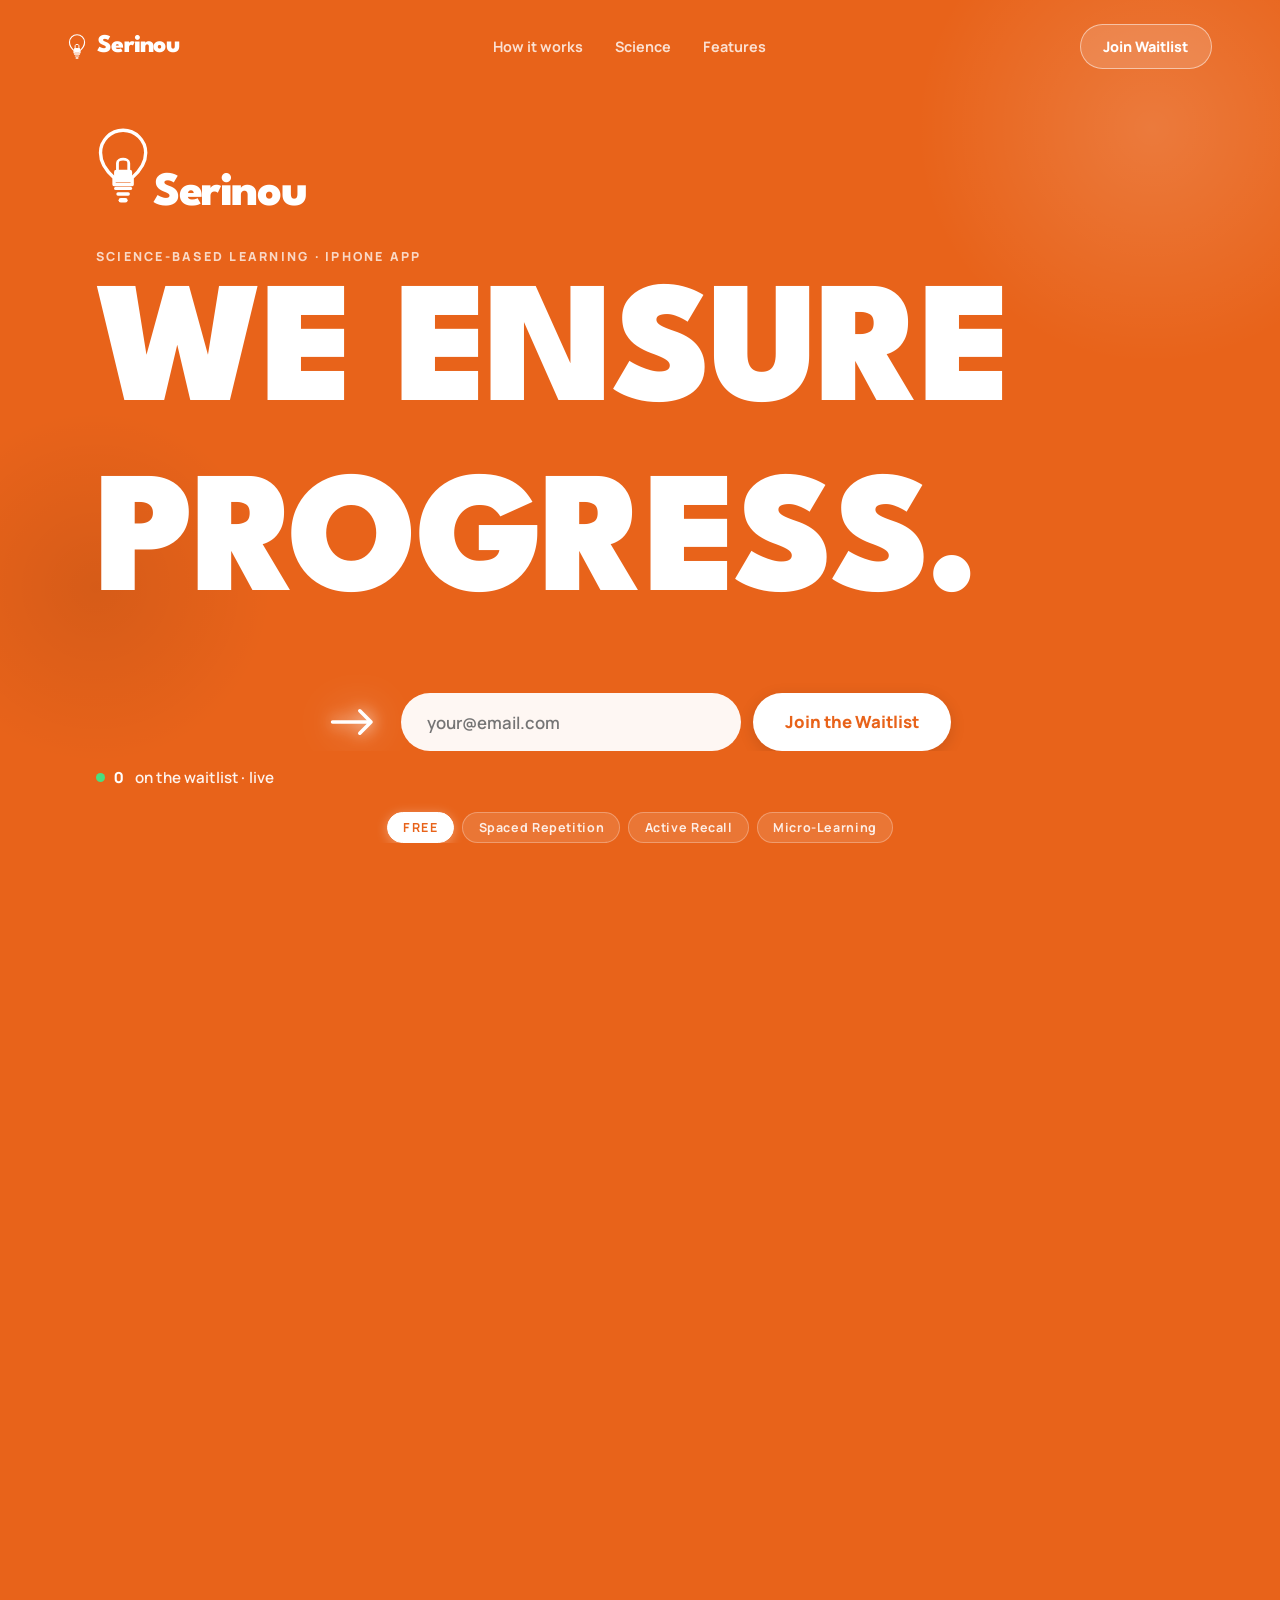
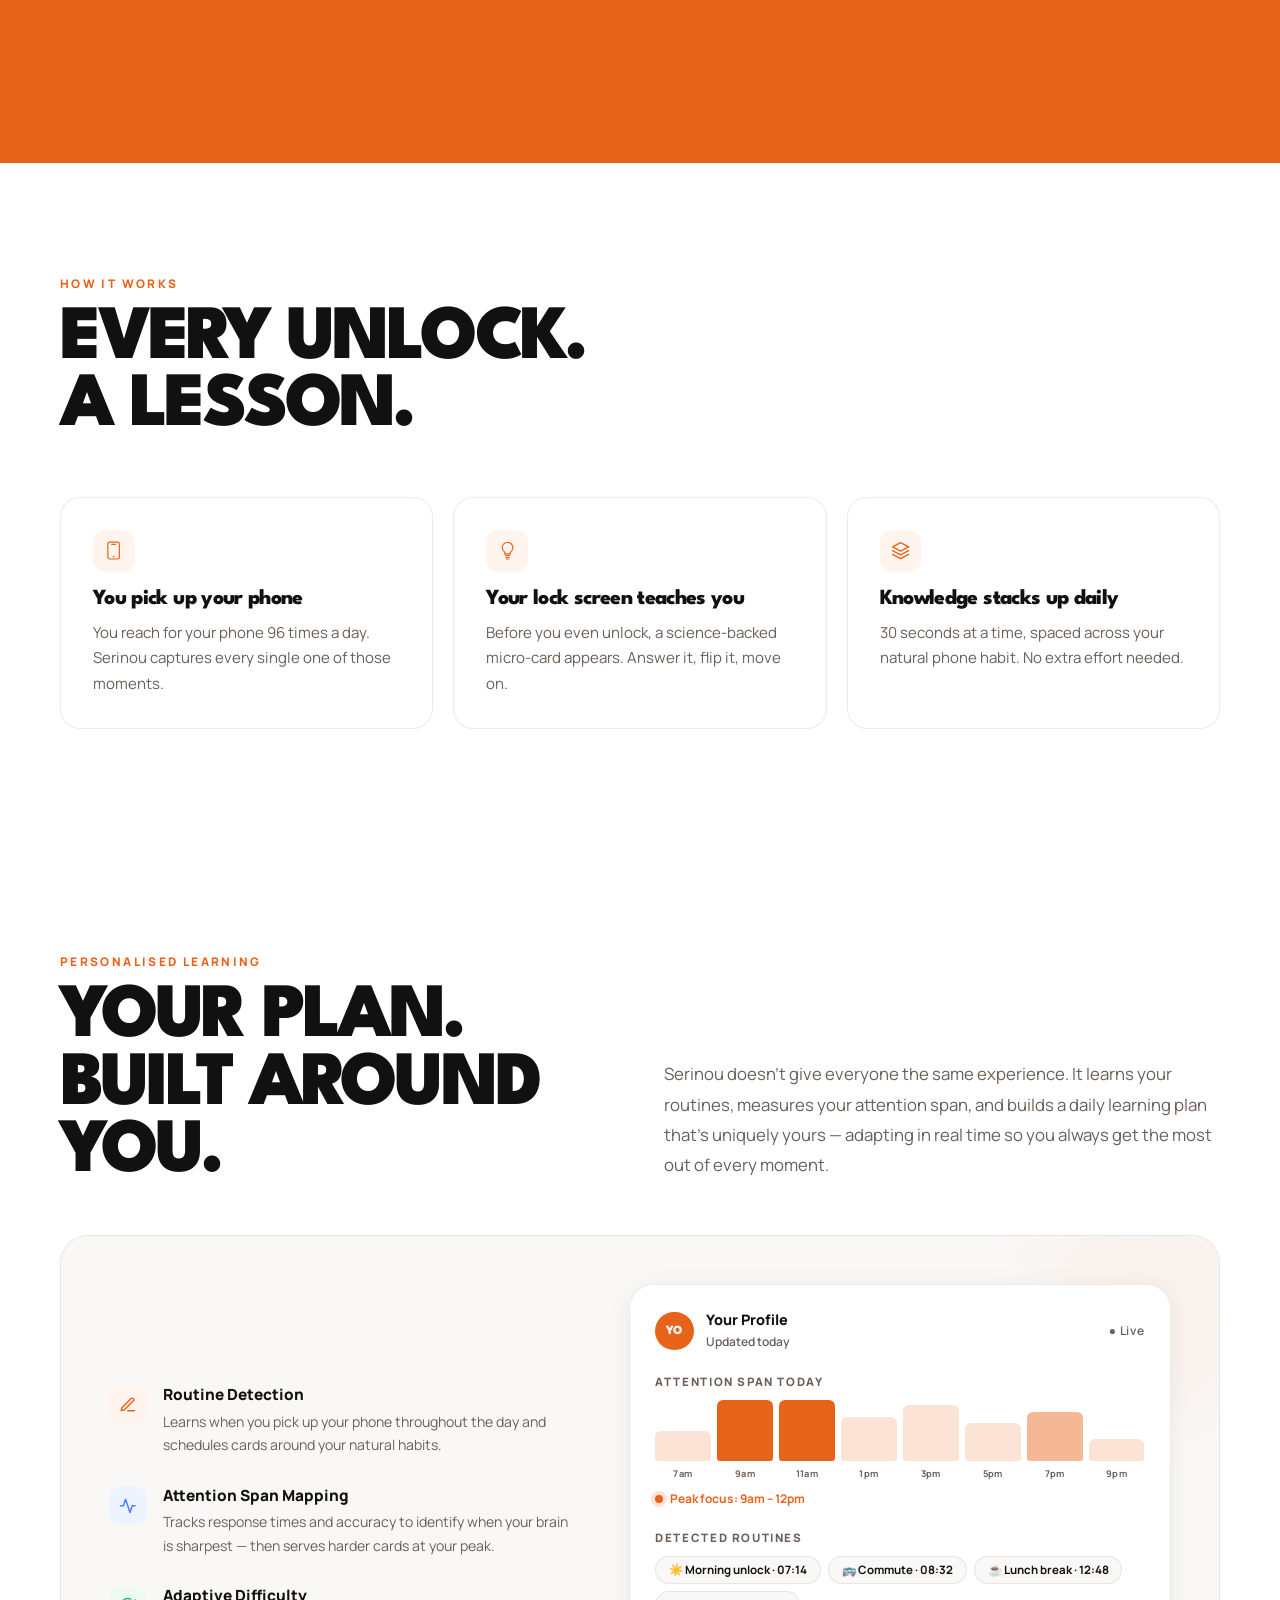
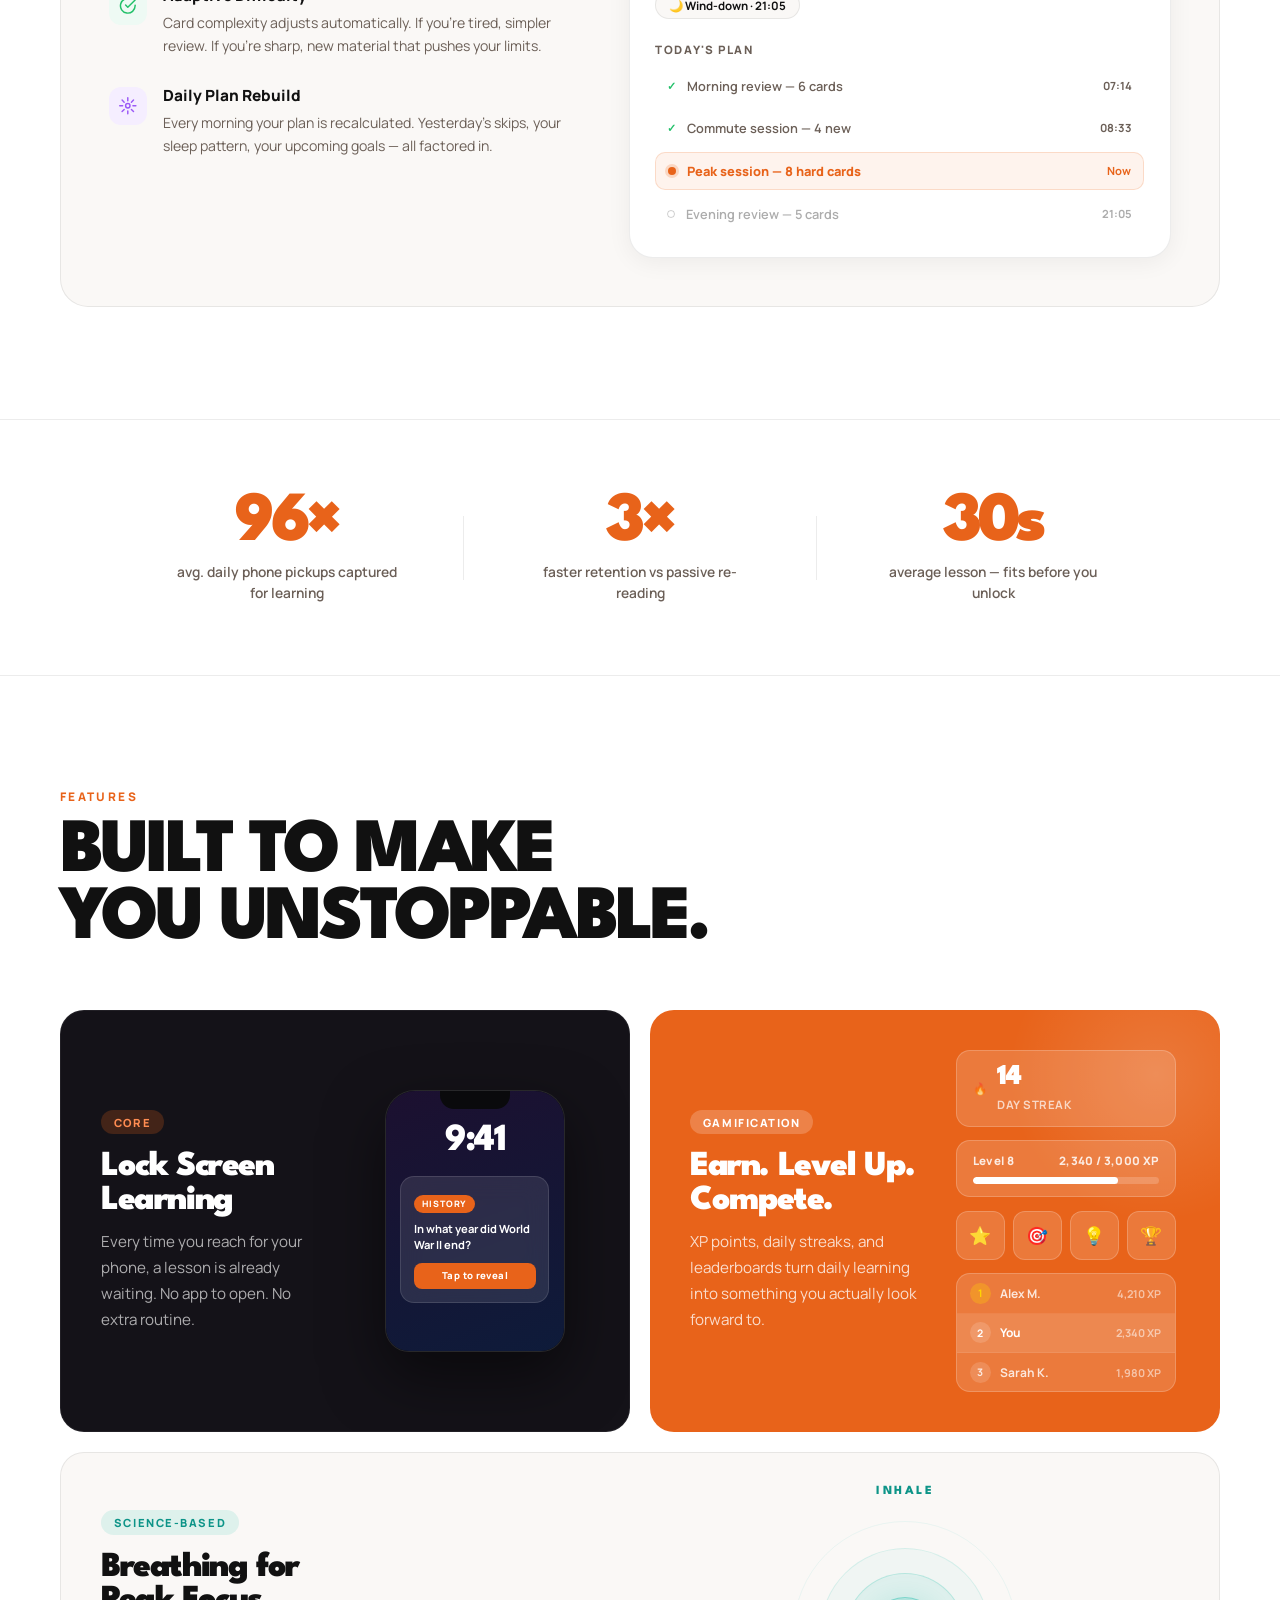
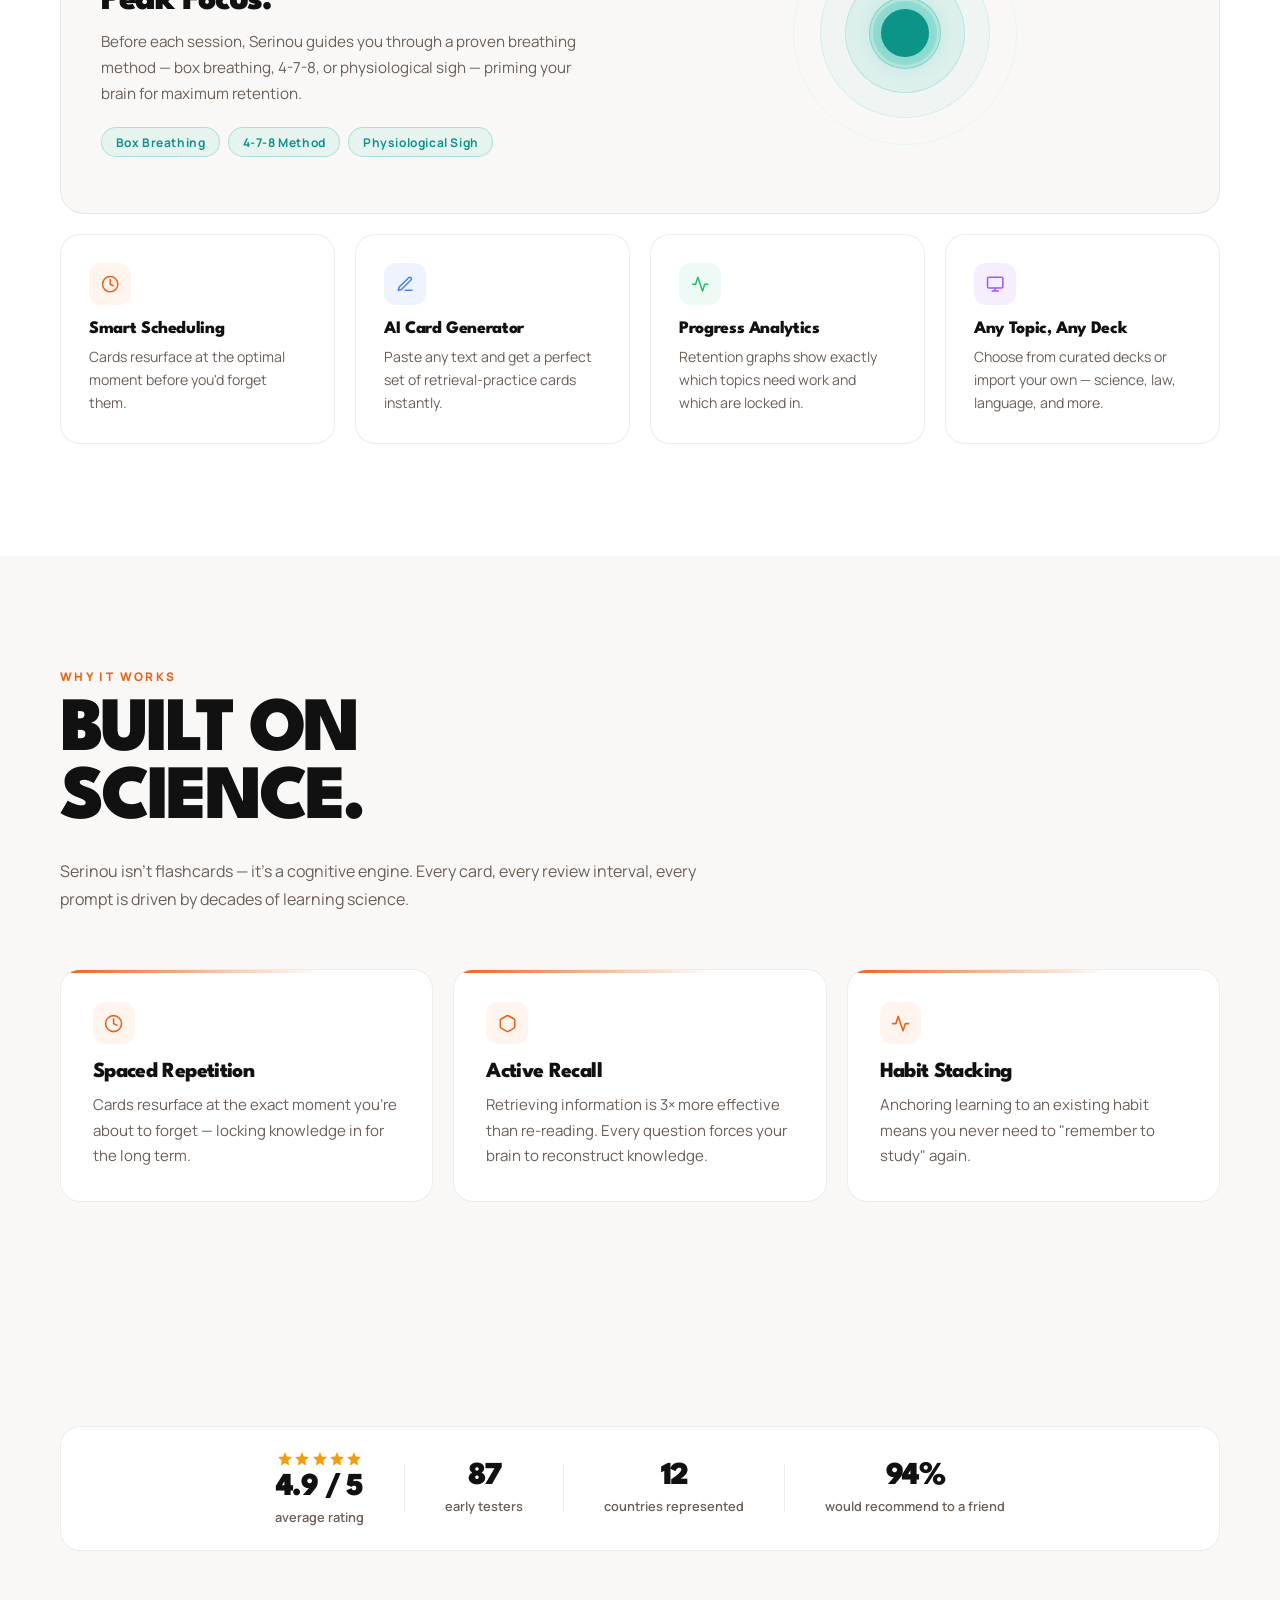
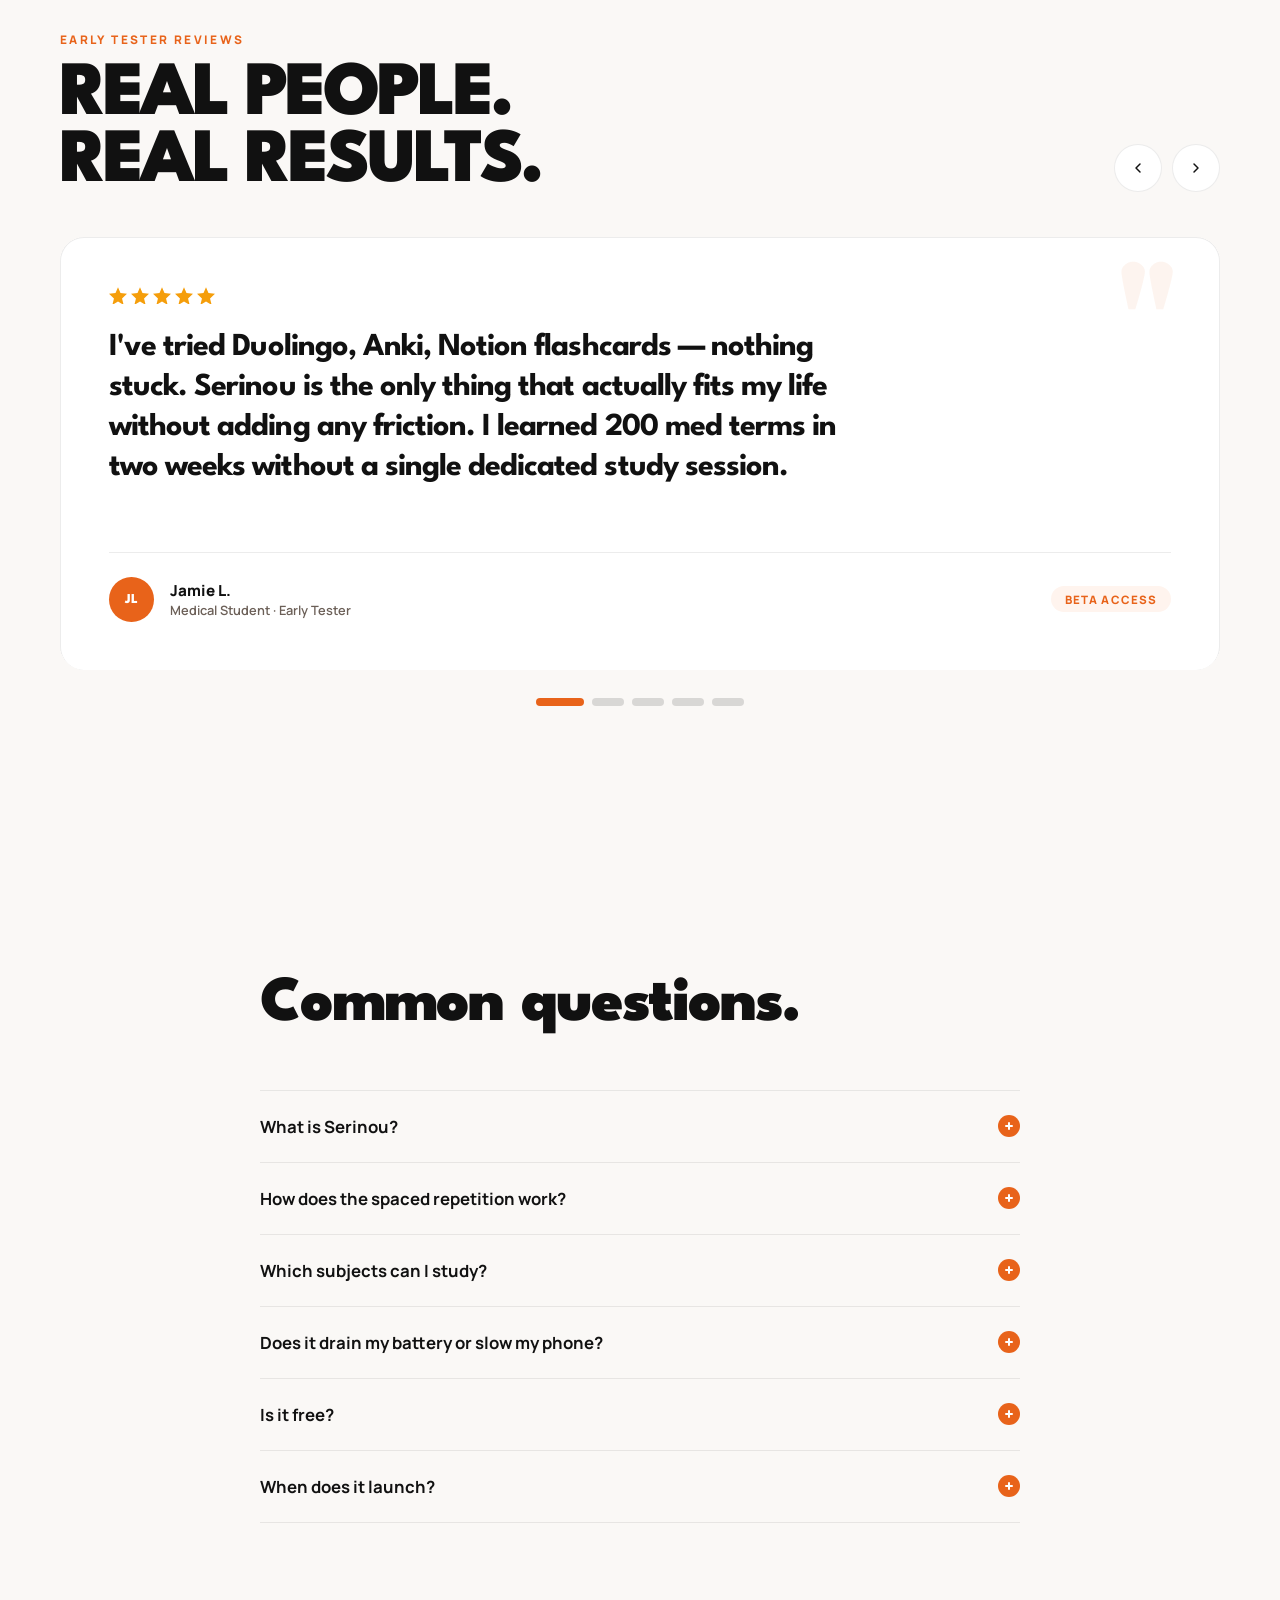
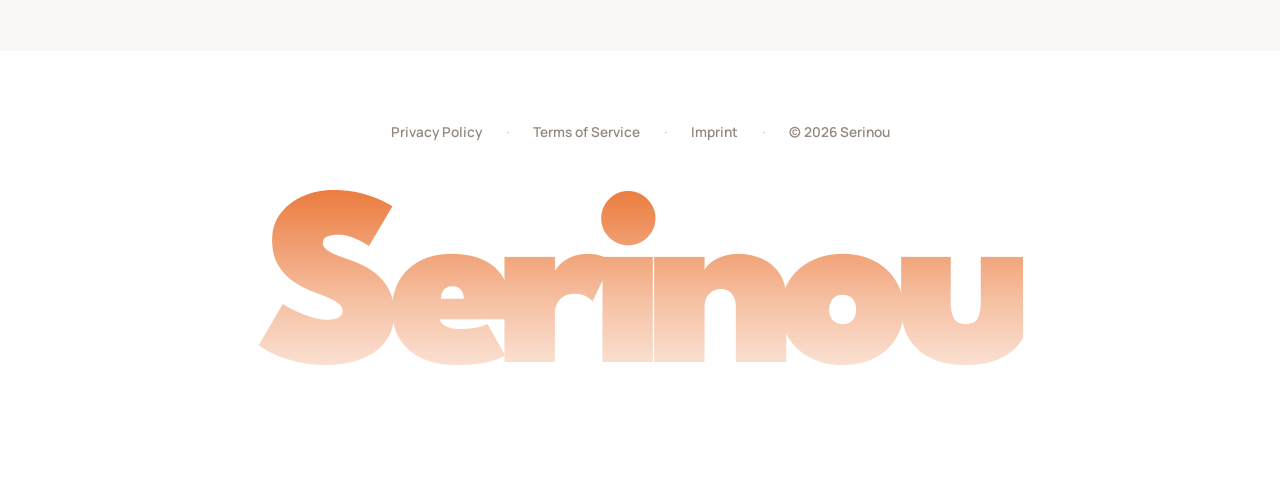
==== index.html @ 829edada "Add Privacy Policy, Terms of Service, and Imprint (German law) - privacy.html: GDPR / DSGVO complian" ====
<!DOCTYPE html>
<html lang="en">
  <head>
    <meta charset="UTF-8" />
    <meta name="viewport" content="width=device-width, initial-scale=1.0" />
    <meta name="description" content="Serinou turns your phone lock screen into a science-backed micro-classroom. Spaced repetition, active recall, and habit-building — every time you unlock." />
    <title>Serinou — Learn While You Unlock</title>
    <link rel="preconnect" href="https://fonts.googleapis.com" />
    <link rel="preconnect" href="https://fonts.gstatic.com" crossorigin />
    <link href="https://fonts.googleapis.com/css2?family=League+Spartan:wght@500;600;700;800;900&family=Manrope:wght@400;500;600;700;800&display=swap" rel="stylesheet" />
    <link rel="stylesheet" href="styles.css" />
  </head>
  <body>
    <div class="page-shell">

      <!-- ── HERO (header lives inside) ── -->
      <section class="hero-block" id="top">
        <div class="hero-clip" aria-hidden="true"></div>
        <header class="site-header" id="site-header">
          <!-- full state -->
          <a class="brand header-full" href="#top" aria-label="Serinou home">
            <svg class="brand-icon blur-in" style="--i:0" viewBox="0 0 48 68" fill="none" xmlns="http://www.w3.org/2000/svg" aria-hidden="true">
              <path d="M24 2C13 2 4 11 4 22C4 31 9 38 16 44L16 50L32 50L32 44C39 38 44 31 44 22C44 11 35 2 24 2Z" stroke="currentColor" stroke-width="3" stroke-linejoin="round"/>
              <rect x="16" y="52" width="16" height="3" rx="1.5" fill="currentColor"/>
              <rect x="18" y="57" width="12" height="3" rx="1.5" fill="currentColor"/>
              <rect x="20" y="62" width="8" height="4" rx="2" fill="currentColor"/>
              <path d="M19 37V31C19 26.5 29 26.5 29 31V37" stroke="currentColor" stroke-width="2.5" stroke-linecap="round"/>
              <rect x="16" y="37" width="16" height="11" rx="2" fill="currentColor"/>
            </svg>
            <span class="brand-text"><span class="blur-in" style="--i:1">S</span><span class="blur-in" style="--i:2">e</span><span class="blur-in" style="--i:3">r</span><span class="blur-in" style="--i:4">i</span><span class="blur-in" style="--i:5">n</span><span class="blur-in" style="--i:6">o</span><span class="blur-in" style="--i:7">u</span></span>
          </a>
          <nav class="site-nav header-full" aria-label="Primary">
            <a class="blur-in" style="--i:8" href="#how-it-works">How it works</a>
            <a class="blur-in" style="--i:9" href="#science">Science</a>
            <a class="blur-in" style="--i:10" href="#features">Features</a>
          </nav>
          <a class="button button-white-outline header-full blur-in" style="--i:11" href="#waitlist">Join Waitlist</a>

          <!-- compact state (shown on scroll) -->
          <div class="header-compact">
            <a class="header-compact-icon" href="#top" aria-label="Serinou home">
              <svg width="16" height="20" viewBox="0 0 24 30" fill="none" xmlns="http://www.w3.org/2000/svg" aria-hidden="true">
                <path d="M12 2C7 2 3.5 5.5 3.5 10.5C3.5 13.5 5 16 7.5 17.5V21H16.5V17.5C19 16 20.5 13.5 20.5 10.5C20.5 5.5 17 2 12 2Z" stroke="currentColor" stroke-width="2.4" stroke-linejoin="round"/>
                <rect x="8.5" y="22.5" width="7" height="2" rx="1" fill="currentColor"/>
                <rect x="10" y="26" width="4" height="2" rx="1" fill="currentColor"/>
              </svg>
            </a>
            <a class="button header-compact-btn" href="#waitlist">Join Waitlist</a>
          </div>
        </header>

        <div class="hero-layout">
          <div class="hero-center">
            <div class="hero-line-wrap" style="--d:0s">
              <div class="hero-logo-mark hero-line">
                <svg viewBox="0 0 48 68" fill="none" xmlns="http://www.w3.org/2000/svg" aria-hidden="true">
                  <path d="M24 2C13 2 4 11 4 22C4 31 9 38 16 44L16 50L32 50L32 44C39 38 44 31 44 22C44 11 35 2 24 2Z" stroke="white" stroke-width="3" stroke-linejoin="round"/>
                  <rect x="16" y="52" width="16" height="3" rx="1.5" fill="white"/>
                  <rect x="18" y="57" width="12" height="3" rx="1.5" fill="white"/>
                  <rect x="20" y="62" width="8" height="4" rx="2" fill="white"/>
                  <path d="M19 37V31C19 26.5 29 26.5 29 31V37" stroke="white" stroke-width="2.5" stroke-linecap="round"/>
                  <rect x="16" y="37" width="16" height="11" rx="2" fill="white"/>
                </svg>
                <span>Serinou</span>
              </div>
            </div>
            <div class="hero-line-wrap" style="--d:.14s">
              <p class="hero-eyebrow hero-line">Science-based learning · iPhone app</p>
            </div>
            <h1 class="hero-title" aria-label="WE ENSURE PROGRESS">
              <div class="hero-line-wrap" style="--d:.28s"><span class="hero-line">WE ENSURE</span></div>
              <div class="hero-line-wrap" style="--d:.42s"><span class="hero-line">PROGRESS.</span></div>
            </h1>
            <div class="hero-line-wrap" style="--d:.58s">
              <div class="hero-waitlist-row" id="waitlist">
                <div class="glow-arrow" aria-hidden="true">
                  <svg viewBox="0 0 64 40" fill="none" xmlns="http://www.w3.org/2000/svg">
                    <path d="M4 20 L52 20 M38 6 L52 20 L38 34" stroke="white" stroke-width="4.5" stroke-linecap="round" stroke-linejoin="round"/>
                  </svg>
                </div>
                <form class="waitlist-form hero-waitlist hero-line" id="hero-waitlist-form" novalidate>
                  <input type="email" name="email" placeholder="your@email.com" class="waitlist-input" required aria-label="Email address" />
                  <!-- honeypot: real users won't fill this; bots usually do -->
                  <input type="text" name="_gotcha" class="hp-field" tabindex="-1" autocomplete="off" aria-hidden="true" />
                  <button type="submit" class="button button-white">Join the Waitlist</button>
                </form>
              </div>
            </div>
            <p class="hero-waitlist-confirm" aria-live="polite" hidden>You're on the list. We'll be in touch soon.</p>
            <p class="hero-waitlist-error" id="hero-waitlist-error" aria-live="polite" hidden></p>
            <div class="hero-line-wrap" style="--d:.65s">
              <p class="waitlist-counter hero-line" id="waitlistCounter" aria-live="polite">
                <span class="wc-dot" aria-hidden="true"></span>
                <strong id="waitlistCount">0</strong>&nbsp;on the waitlist&nbsp;·&nbsp;live
              </p>
            </div>
            <div class="hero-line-wrap" style="--d:.78s">
              <div class="hero-pills hero-line">
                <span class="pill-free">FREE</span>
                <span>Spaced Repetition</span>
                <span>Active Recall</span>
                <span>Micro-Learning</span>
              </div>
            </div>
          </div>

        </div>

      </section>

      <!-- ── ZOOM SHOWCASE ── -->
      <section class="zoom-section" id="zoom-showcase" aria-hidden="true">
        <div class="zoom-inner">
          <div class="showcase-col showcase-col--left">
            <div class="showcase-item">
              <span class="sc-line">ZERO</span>
              <span class="sc-line">EXTRA</span>
              <span class="sc-line">TIME</span>
            </div>
            <div class="showcase-item">
              <span class="sc-line">SCIENCE</span>
              <span class="sc-line">BACKED</span>
            </div>
          </div>

          <div class="zoom-phone">
            <img src="Images/Design ohne Titel bg removed.png" alt="Serinou app screenshot" class="zp-img">
            <div class="zp-mockup" style="display:none">
              <div class="zp-status">
                <span class="zp-time-small">13:42</span>
                <div class="zp-island"></div>
                <div class="zp-status-icons">
                  <svg viewBox="0 0 17 12" fill="white" width="14" height="10"><rect x="0" y="6" width="3" height="6" rx="0.6"/><rect x="4.5" y="4" width="3" height="8" rx="0.6"/><rect x="9" y="2" width="3" height="10" rx="0.6"/><rect x="13.5" y="0" width="3" height="12" rx="0.6" opacity="0.35"/></svg>
                  <svg viewBox="0 0 24 17" fill="white" width="15" height="11"><path d="M12 3C7.2 3 3 5.1 0 8.5L2.4 11C4.8 8.2 8.2 6.5 12 6.5s7.2 1.7 9.6 4.5L24 8.5C21 5.1 16.8 3 12 3zm0 5.5c-3 0-5.7 1.3-7.6 3.4L6.8 14C8.2 12.5 10 11.5 12 11.5s3.8 1 5.2 2.5l2.4-2.1C17.7 9.8 15 8.5 12 8.5zm0 5.5c-1.4 0-2.6.6-3.5 1.5L12 19l3.5-3.5c-.9-.9-2.1-1.5-3.5-1.5z"/></svg>
                  <div class="zp-battery">58</div>
                </div>
              </div>
              <div class="zp-screen">

                <div class="zp-header">
                  <div class="zp-header-left">
                    <div class="zp-header-small">My</div>
                    <div class="zp-header-title">My Learning</div>
                  </div>
                  <div class="zp-gear">
                    <svg viewBox="0 0 24 24" fill="none" stroke="#e8631a" stroke-width="2" width="15" height="15"><circle cx="12" cy="12" r="3"/><path d="M19.4 15a1.65 1.65 0 00.33 1.82l.06.06a2 2 0 010 2.83 2 2 0 01-2.83 0l-.06-.06a1.65 1.65 0 00-1.82-.33 1.65 1.65 0 00-1 1.51V21a2 2 0 01-4 0v-.09A1.65 1.65 0 009 19.4a1.65 1.65 0 00-1.82.33l-.06.06a2 2 0 01-2.83-2.83l.06-.06A1.65 1.65 0 004.68 15a1.65 1.65 0 00-1.51-1H3a2 2 0 010-4h.09A1.65 1.65 0 004.6 9a1.65 1.65 0 00-.33-1.82l-.06-.06a2 2 0 012.83-2.83l.06.06A1.65 1.65 0 009 4.68a1.65 1.65 0 001-1.51V3a2 2 0 014 0v.09a1.65 1.65 0 001 1.51 1.65 1.65 0 001.82-.33l.06-.06a2 2 0 012.83 2.83l-.06.06A1.65 1.65 0 0019.4 9a1.65 1.65 0 001.51 1H21a2 2 0 010 4h-.09a1.65 1.65 0 00-1.51 1z"/></svg>
                  </div>
                </div>

                <div class="zp-focus-card">
                  <div class="zp-focus-label">Current Focus</div>
                  <div class="zp-focus-btns">
                    <button class="zp-btn-primary">
                      <svg viewBox="0 0 24 24" fill="white" width="12" height="12"><path d="M4 19.5A2.5 2.5 0 016.5 17H20V3H6.5A2.5 2.5 0 004 5.5v14zm0 0A2.5 2.5 0 006.5 22H20v-5H6.5A2.5 2.5 0 004 19.5z"/></svg>
                      Start Study Session
                    </button>
                    <button class="zp-btn-secondary">
                      <svg viewBox="0 0 24 24" fill="rgba(255,255,255,0.7)" width="11" height="11"><path d="M18 8h-1V6c0-2.76-2.24-5-5-5S7 3.24 7 6v2H6c-1.1 0-2 .9-2 2v10c0 1.1.9 2 2 2h12c1.1 0 2-.9 2-2V10c0-1.1-.9-2-2-2zm-6 9c-1.1 0-2-.9-2-2s.9-2 2-2 2 .9 2 2-.9 2-2 2zm3.1-9H8.9V6c0-1.71 1.39-3.1 3.1-3.1 1.71 0 3.1 1.39 3.1 3.1v2z"/></svg>
                      Focus Lock Mode
                    </button>
                  </div>
                </div>

                <div class="zp-xp-card">
                  <div class="zp-xp-badge">1</div>
                  <div class="zp-xp-info">
                    <div class="zp-xp-name">Study Sphere <span class="zp-level">LEVEL 10</span></div>
                    <div class="zp-xp-track"><div class="zp-xp-fill" style="width:75%"></div></div>
                    <div class="zp-xp-pts">75 / 100 XP</div>
                  </div>
                </div>

                <div class="zp-goal-tabs">
                  <div class="zp-goal-col zp-goal-active">
                    <div class="zp-goal-top">🔥 goal</div>
                    <div class="zp-goal-track"><div class="zp-goal-fill" style="width:67%;background:#e8631a"></div></div>
                    <div class="zp-goal-sub">120m/180m Goal</div>
                  </div>
                  <div class="zp-goal-divider"></div>
                  <div class="zp-goal-col">
                    <div class="zp-goal-top">🎓 Courses</div>
                    <div class="zp-goal-track"><div class="zp-goal-fill" style="width:50%;background:#4a8af4"></div></div>
                    <div class="zp-goal-sub" style="color:#4a8af4">Courses</div>
                  </div>
                  <div class="zp-goal-divider"></div>
                  <div class="zp-goal-col">
                    <div class="zp-goal-top">🔥 Streak</div>
                    <div class="zp-goal-track"><div class="zp-goal-fill" style="width:80%;background:#f45a4a"></div></div>
                    <div class="zp-goal-sub" style="color:#f45a4a">Streak</div>
                  </div>
                </div>

                <div class="zp-timeline-card">
                  <div class="zp-timeline-title">⚡ Learning Timeline</div>
                  <div class="zp-tl-item"><span class="zp-dot" style="background:#3ddc84"></span>09:00 – Math (30m)</div>
                  <div class="zp-tl-item"><span class="zp-dot" style="background:#4a8af4"></span>11:30 – History Quiz (15m)</div>
                  <div class="zp-tl-item"><span class="zp-dot" style="background:#f472b6"></span>13:00 – Science Lab (45m)</div>
                </div>

                <div class="zp-premium-banner">
                  <svg viewBox="0 0 24 24" fill="white" width="13" height="13"><path d="M12 2L2 7l10 5 10-5-10-5zM2 17l10 5 10-5M2 12l10 5 10-5"/></svg>
                  <span>Free Premium</span>
                  <span class="zp-arr">→</span>
                </div>

                <div class="zp-tabbar">
                  <div class="zp-tab zp-tab-active"><svg viewBox="0 0 24 24" fill="currentColor" width="17" height="17"><path d="M10 20v-6h4v6h5v-8h3L12 3 2 12h3v8z"/></svg><span>Home</span></div>
                  <div class="zp-tab"><svg viewBox="0 0 24 24" fill="none" stroke="currentColor" stroke-width="2" width="17" height="17"><rect x="3" y="3" width="7" height="7" rx="1"/><rect x="14" y="3" width="7" height="7" rx="1"/><rect x="3" y="14" width="7" height="7" rx="1"/><rect x="14" y="14" width="7" height="7" rx="1"/></svg><span>Curriculum</span></div>
                  <div class="zp-tab"><svg viewBox="0 0 24 24" fill="none" stroke="currentColor" stroke-width="2" width="17" height="17"><path d="M12 20h9"/><path d="M16.5 3.5a2.121 2.121 0 013 3L7 19l-4 1 1-4L16.5 3.5z"/></svg><span>Quiz Hub</span></div>
                  <div class="zp-tab"><svg viewBox="0 0 24 24" fill="none" stroke="currentColor" stroke-width="2" width="17" height="17"><path d="M17 21v-2a4 4 0 00-4-4H5a4 4 0 00-4 4v2"/><circle cx="9" cy="7" r="4"/><path d="M23 21v-2a4 4 0 00-3-3.87M16 3.13a4 4 0 010 7.75"/></svg><span>Community</span></div>
                  <div class="zp-tab"><svg viewBox="0 0 24 24" fill="none" stroke="currentColor" stroke-width="2" width="17" height="17"><path d="M20 21v-2a4 4 0 00-4-4H8a4 4 0 00-4 4v2"/><circle cx="12" cy="7" r="4"/></svg><span>Profile</span></div>
                </div>

              </div>
            </div>
          </div>

          <div class="showcase-col showcase-col--right">
            <div class="showcase-item">
              <span class="sc-line">BUILT</span>
              <span class="sc-line">FOR</span>
              <span class="sc-line">YOU</span>
            </div>
            <div class="showcase-item">
              <span class="sc-line">30 SEC</span>
              <span class="sc-line">LESSONS</span>
            </div>
          </div>
        </div>
      </section>

      <main>

        <!-- ── HOW IT WORKS ── -->
        <section id="how-it-works" class="content-section">
          <div class="section-container">
            <div class="section-label" data-reveal="up">How it works</div>
            <h2 class="section-title" data-reveal="up">EVERY UNLOCK.<br>A LESSON.</h2>
            <div class="cards-grid cards-3" data-reveal="up">
              <article class="card">
                <span class="card-icon" aria-hidden="true">
                  <svg viewBox="0 0 32 40" fill="none" xmlns="http://www.w3.org/2000/svg">
                    <rect x="4" y="2.5" width="24" height="35" rx="4" stroke="currentColor" stroke-width="2.5"/>
                    <line x1="12" y1="7" x2="20" y2="7" stroke="currentColor" stroke-width="2.4" stroke-linecap="round"/>
                    <circle cx="16" cy="32.5" r="1.8" fill="currentColor"/>
                  </svg>
                </span>
                <h3>You pick up your phone</h3>
                <p>You reach for your phone 96 times a day. Serinou captures every single one of those moments.</p>
              </article>
              <article class="card">
                <span class="card-icon" aria-hidden="true">
                  <svg viewBox="0 0 36 40" fill="none" xmlns="http://www.w3.org/2000/svg">
                    <path d="M18 3C11.5 3 7 7.8 7 14C7 17.8 9 21 12 23.2V27H24V23.2C27 21 29 17.8 29 14C29 7.8 24.5 3 18 3Z" stroke="currentColor" stroke-width="2.5" stroke-linejoin="round"/>
                    <rect x="12" y="29" width="12" height="2.5" rx="1.25" fill="currentColor"/>
                    <rect x="13.5" y="33" width="9" height="2.5" rx="1.25" fill="currentColor"/>
                    <line x1="15.5" y1="37.5" x2="20.5" y2="37.5" stroke="currentColor" stroke-width="2.5" stroke-linecap="round"/>
                  </svg>
                </span>
                <h3>Your lock screen teaches you</h3>
                <p>Before you even unlock, a science-backed micro-card appears. Answer it, flip it, move on.</p>
              </article>
              <article class="card">
                <span class="card-icon" aria-hidden="true">
                  <svg viewBox="0 0 36 36" fill="none" xmlns="http://www.w3.org/2000/svg">
                    <path d="M18 3L3 11L18 19L33 11L18 3Z" stroke="currentColor" stroke-width="2.5" stroke-linejoin="round"/>
                    <path d="M3 18L18 26L33 18" stroke="currentColor" stroke-width="2.5" stroke-linejoin="round" stroke-linecap="round"/>
                    <path d="M3 25L18 33L33 25" stroke="currentColor" stroke-width="2.5" stroke-linejoin="round" stroke-linecap="round"/>
                  </svg>
                </span>
                <h3>Knowledge stacks up daily</h3>
                <p>30 seconds at a time, spaced across your natural phone habit. No extra effort needed.</p>
              </article>
            </div>
          </div>
        </section>

        <!-- ── PERSONAL PLAN ── -->
        <section class="personal-section content-section" id="personal-plan">
          <div class="section-container">

            <div class="personal-header" data-reveal="up">
              <div>
                <div class="section-label">Personalised Learning</div>
                <h2 class="section-title" style="margin-bottom:0">YOUR PLAN.<br>BUILT AROUND<br>YOU.</h2>
              </div>
              <p class="personal-intro">
                Serinou doesn't give everyone the same experience. It learns your routines, measures your attention span, and builds a daily learning plan that's uniquely yours — adapting in real time so you always get the most out of every moment.
              </p>
            </div>

            <!-- big visual card -->
            <div class="personal-card" data-reveal="up">

              <div class="personal-copy">
                <ul class="personal-list">
                  <li>
                    <div class="pl-icon" style="background:#fff4ee;color:#e8631a;">
                      <svg viewBox="0 0 24 24" fill="none" stroke="currentColor" stroke-width="2" stroke-linecap="round" stroke-linejoin="round"><path d="M12 20h9"/><path d="M16.5 3.5a2.121 2.121 0 0 1 3 3L7 19l-4 1 1-4L16.5 3.5z"/></svg>
                    </div>
                    <div>
                      <strong>Routine Detection</strong>
                      <span>Learns when you pick up your phone throughout the day and schedules cards around your natural habits.</span>
                    </div>
                  </li>
                  <li>
                    <div class="pl-icon" style="background:#eef4ff;color:#4a7ff7;">
                      <svg viewBox="0 0 24 24" fill="none" stroke="currentColor" stroke-width="2" stroke-linecap="round" stroke-linejoin="round"><polyline points="22 12 18 12 15 21 9 3 6 12 2 12"/></svg>
                    </div>
                    <div>
                      <strong>Attention Span Mapping</strong>
                      <span>Tracks response times and accuracy to identify when your brain is sharpest — then serves harder cards at your peak.</span>
                    </div>
                  </li>
                  <li>
                    <div class="pl-icon" style="background:#eefaf4;color:#22c069;">
                      <svg viewBox="0 0 24 24" fill="none" stroke="currentColor" stroke-width="2" stroke-linecap="round" stroke-linejoin="round"><path d="M22 11.08V12a10 10 0 1 1-5.93-9.14"/><polyline points="22 4 12 14.01 9 11.01"/></svg>
                    </div>
                    <div>
                      <strong>Adaptive Difficulty</strong>
                      <span>Card complexity adjusts automatically. If you're tired, simpler review. If you're sharp, new material that pushes your limits.</span>
                    </div>
                  </li>
                  <li>
                    <div class="pl-icon" style="background:#f5eeff;color:#9b59f7;">
                      <svg viewBox="0 0 24 24" fill="none" stroke="currentColor" stroke-width="2" stroke-linecap="round" stroke-linejoin="round"><circle cx="12" cy="12" r="3"/><path d="M12 1v4M12 19v4M4.22 4.22l2.83 2.83M16.95 16.95l2.83 2.83M1 12h4M19 12h4M4.22 19.78l2.83-2.83M16.95 7.05l2.83-2.83"/></svg>
                    </div>
                    <div>
                      <strong>Daily Plan Rebuild</strong>
                      <span>Every morning your plan is recalculated. Yesterday's skips, your sleep pattern, your upcoming goals — all factored in.</span>
                    </div>
                  </li>
                </ul>
              </div>

              <div class="personal-visual">
                <div class="pv-card">
                  <div class="pv-header">
                    <div class="pv-avatar">YO</div>
                    <div>
                      <strong>Your Profile</strong>
                      <span>Updated today</span>
                    </div>
                    <span class="pv-live-badge">● Live</span>
                  </div>

                  <div class="pv-attention">
                    <p class="pv-label">Attention span today</p>
                    <div class="pv-bars">
                      <div class="pv-bar-wrap">
                        <div class="pv-bar" style="--h:38%"></div>
                        <span>7am</span>
                      </div>
                      <div class="pv-bar-wrap">
                        <div class="pv-bar pv-bar-peak" style="--h:92%"></div>
                        <span>9am</span>
                      </div>
                      <div class="pv-bar-wrap">
                        <div class="pv-bar pv-bar-peak" style="--h:100%"></div>
                        <span>11am</span>
                      </div>
                      <div class="pv-bar-wrap">
                        <div class="pv-bar" style="--h:55%"></div>
                        <span>1pm</span>
                      </div>
                      <div class="pv-bar-wrap">
                        <div class="pv-bar" style="--h:70%"></div>
                        <span>3pm</span>
                      </div>
                      <div class="pv-bar-wrap">
                        <div class="pv-bar" style="--h:48%"></div>
                        <span>5pm</span>
                      </div>
                      <div class="pv-bar-wrap">
                        <div class="pv-bar pv-bar-mid" style="--h:62%"></div>
                        <span>7pm</span>
                      </div>
                      <div class="pv-bar-wrap">
                        <div class="pv-bar" style="--h:28%"></div>
                        <span>9pm</span>
                      </div>
                    </div>
                    <div class="pv-peak-label">
                      <span class="pv-peak-dot"></span>
                      Peak focus: 9am – 12pm
                    </div>
                  </div>

                  <div class="pv-routines">
                    <p class="pv-label">Detected routines</p>
                    <div class="pv-routine-chips">
                      <span>☀️ Morning unlock · 07:14</span>
                      <span>🚌 Commute · 08:32</span>
                      <span>☕ Lunch break · 12:48</span>
                      <span>🌙 Wind-down · 21:05</span>
                    </div>
                  </div>

                  <div class="pv-today">
                    <p class="pv-label">Today's plan</p>
                    <div class="pv-plan-rows">
                      <div class="pv-plan-row pv-plan-done">
                        <span class="pv-plan-check">✓</span>
                        <span>Morning review — 6 cards</span>
                        <span class="pv-plan-time">07:14</span>
                      </div>
                      <div class="pv-plan-row pv-plan-done">
                        <span class="pv-plan-check">✓</span>
                        <span>Commute session — 4 new</span>
                        <span class="pv-plan-time">08:33</span>
                      </div>
                      <div class="pv-plan-row pv-plan-active">
                        <span class="pv-plan-dot"></span>
                        <span>Peak session — 8 hard cards</span>
                        <span class="pv-plan-time">Now</span>
                      </div>
                      <div class="pv-plan-row pv-plan-upcoming">
                        <span class="pv-plan-upcoming-dot"></span>
                        <span>Evening review — 5 cards</span>
                        <span class="pv-plan-time">21:05</span>
                      </div>
                    </div>
                  </div>

                </div>
              </div>

            </div>
          </div>
        </section>

        <!-- ── STATS ── -->
        <section class="stats-section" data-reveal="up">
          <div class="section-container stats-inner">
            <div class="stat-item">
              <strong>96×</strong>
              <span>avg. daily phone pickups captured for learning</span>
            </div>
            <div class="stat-divider" aria-hidden="true"></div>
            <div class="stat-item">
              <strong>3×</strong>
              <span>faster retention vs passive re-reading</span>
            </div>
            <div class="stat-divider" aria-hidden="true"></div>
            <div class="stat-item">
              <strong>30s</strong>
              <span>average lesson — fits before you unlock</span>
            </div>
          </div>
        </section>



        <!-- ── FEATURES ── -->
        <section id="features" class="content-section">
          <div class="section-container">
            <div class="section-label" data-reveal="up">Features</div>
            <h2 class="section-title" data-reveal="up">BUILT TO MAKE<br>YOU UNSTOPPABLE.</h2>

            <!-- Row 1: Lock Screen + Gamification -->
            <div class="feat-row feat-row-2" data-reveal="up">

              <!-- Lock Screen -->
              <article class="feat-card feat-card-dark">
                <div class="feat-copy">
                  <span class="feat-tag">Core</span>
                  <h3>Lock Screen Learning</h3>
                  <p>Every time you reach for your phone, a lesson is already waiting. No app to open. No extra routine.</p>
                </div>
                <div class="feat-visual">
                  <div class="fv-phone">
                    <div class="fv-phone-notch"></div>
                    <div class="fv-screen">
                      <div class="fv-time">9:41</div>
                      <div class="fv-ls-card">
                        <span class="fv-tag-pill">Biology</span>
                        <p>What organelle produces ATP?</p>
                        <div class="fv-reveal">Tap to reveal</div>
                      </div>
                    </div>
                  </div>
                </div>
              </article>

              <!-- Gamification -->
              <article class="feat-card feat-card-orange">
                <div class="feat-copy">
                  <span class="feat-tag feat-tag-light">Gamification</span>
                  <h3>Earn. Level Up. Compete.</h3>
                  <p>XP points, daily streaks, and leaderboards turn daily learning into something you actually look forward to.</p>
                </div>
                <div class="feat-visual">
                  <div class="fv-game">
                    <div class="fv-streak">
                      <span class="fv-flame">🔥</span>
                      <div>
                        <strong>14</strong>
                        <span>day streak</span>
                      </div>
                    </div>
                    <div class="fv-xp-block">
                      <div class="fv-xp-header">
                        <span>Level 8</span>
                        <span>2,340 / 3,000 XP</span>
                      </div>
                      <div class="fv-xp-bar"><div class="fv-xp-fill" style="width:78%"></div></div>
                    </div>
                    <div class="fv-badges">
                      <div class="fv-badge fv-badge-gold" title="7-day streak">⭐</div>
                      <div class="fv-badge fv-badge-blue" title="First deck completed">🎯</div>
                      <div class="fv-badge fv-badge-green" title="100 cards reviewed">💡</div>
                      <div class="fv-badge fv-badge-purple" title="Top 10 leaderboard">🏆</div>
                    </div>
                    <div class="fv-leaderboard">
                      <div class="fv-lb-row"><span class="fv-lb-rank fv-rank-gold">1</span><span>Alex M.</span><span class="fv-lb-xp">4,210 XP</span></div>
                      <div class="fv-lb-row fv-lb-you"><span class="fv-lb-rank">2</span><span>You</span><span class="fv-lb-xp">2,340 XP</span></div>
                      <div class="fv-lb-row"><span class="fv-lb-rank">3</span><span>Sarah K.</span><span class="fv-lb-xp">1,980 XP</span></div>
                    </div>
                  </div>
                </div>
              </article>

            </div>

            <!-- Row 2: Breathing — full width -->
            <div class="feat-row feat-row-full" data-reveal="up">
              <article class="feat-card feat-card-breath">
                <div class="feat-copy feat-copy-breath">
                  <span class="feat-tag feat-tag-teal">Science-based</span>
                  <h3>Breathing for<br>Peak Focus.</h3>
                  <p>Before each session, Serinou guides you through a proven breathing method — box breathing, 4-7-8, or physiological sigh — priming your brain for maximum retention.</p>
                  <div class="feat-breath-methods">
                    <span>Box Breathing</span>
                    <span>4-7-8 Method</span>
                    <span>Physiological Sigh</span>
                  </div>
                </div>
                <div class="feat-visual feat-visual-breath">
                  <div class="breath-rings">
                    <div class="breath-label" id="breath-label">INHALE</div>
                    <div class="breath-ring breath-ring-4"></div>
                    <div class="breath-ring breath-ring-3"></div>
                    <div class="breath-ring breath-ring-2"></div>
                    <div class="breath-ring breath-ring-1"></div>
                    <div class="breath-core"></div>
                  </div>
                </div>
              </article>
            </div>

            <!-- Row 3: Small feature tiles -->
            <div class="feat-row feat-row-4" data-reveal="up">
              <article class="feat-tile">
                <div class="feat-tile-icon" style="background:#fff4ee; color:#e8631a;">
                  <svg viewBox="0 0 24 24" fill="none" stroke="currentColor" stroke-width="2" stroke-linecap="round" stroke-linejoin="round"><circle cx="12" cy="12" r="10"/><polyline points="12 6 12 12 16 14"/></svg>
                </div>
                <h4>Smart Scheduling</h4>
                <p>Cards resurface at the optimal moment before you'd forget them.</p>
              </article>
              <article class="feat-tile">
                <div class="feat-tile-icon" style="background:#eef4ff; color:#4a7ff7;">
                  <svg viewBox="0 0 24 24" fill="none" stroke="currentColor" stroke-width="2" stroke-linecap="round" stroke-linejoin="round"><path d="M12 20h9"/><path d="M16.5 3.5a2.121 2.121 0 0 1 3 3L7 19l-4 1 1-4L16.5 3.5z"/></svg>
                </div>
                <h4>AI Card Generator</h4>
                <p>Paste any text and get a perfect set of retrieval-practice cards instantly.</p>
              </article>
              <article class="feat-tile">
                <div class="feat-tile-icon" style="background:#eefaf4; color:#22c069;">
                  <svg viewBox="0 0 24 24" fill="none" stroke="currentColor" stroke-width="2" stroke-linecap="round" stroke-linejoin="round"><polyline points="22 12 18 12 15 21 9 3 6 12 2 12"/></svg>
                </div>
                <h4>Progress Analytics</h4>
                <p>Retention graphs show exactly which topics need work and which are locked in.</p>
              </article>
              <article class="feat-tile">
                <div class="feat-tile-icon" style="background:#f5eeff; color:#9b59f7;">
                  <svg viewBox="0 0 24 24" fill="none" stroke="currentColor" stroke-width="2" stroke-linecap="round" stroke-linejoin="round"><rect x="2" y="3" width="20" height="14" rx="2"/><path d="M8 21h8M12 17v4"/></svg>
                </div>
                <h4>Any Topic, Any Deck</h4>
                <p>Choose from curated decks or import your own — science, law, language, and more.</p>
              </article>
            </div>

          </div>
        </section>

        <!-- ── SCIENCE ── -->
        <section id="science" class="content-section content-section-tinted">
          <div class="section-container">
            <div class="section-label" data-reveal="up">Why it works</div>
            <h2 class="section-title" data-reveal="up">BUILT ON<br>SCIENCE.</h2>
            <p class="section-intro" data-reveal="up">
              Serinou isn't flashcards — it's a cognitive engine. Every card, every review interval, every prompt is driven by decades of learning science.
            </p>
            <div class="cards-grid cards-3" data-reveal="up">
              <article class="card card-accent">
                <div class="card-icon">
                  <svg viewBox="0 0 24 24" fill="none" stroke="currentColor" stroke-width="2" stroke-linecap="round" stroke-linejoin="round"><circle cx="12" cy="12" r="10"/><polyline points="12 6 12 12 16 14"/></svg>
                </div>
                <h3>Spaced Repetition</h3>
                <p>Cards resurface at the exact moment you're about to forget — locking knowledge in for the long term.</p>
              </article>
              <article class="card card-accent">
                <div class="card-icon">
                  <svg viewBox="0 0 24 24" fill="none" stroke="currentColor" stroke-width="2" stroke-linecap="round" stroke-linejoin="round"><path d="M21 16V8a2 2 0 0 0-1-1.73l-7-4a2 2 0 0 0-2 0l-7 4A2 2 0 0 0 3 8v8a2 2 0 0 0 1 1.73l7 4a2 2 0 0 0 2 0l7-4A2 2 0 0 0 21 16z"/></svg>
                </div>
                <h3>Active Recall</h3>
                <p>Retrieving information is 3× more effective than re-reading. Every question forces your brain to reconstruct knowledge.</p>
              </article>
              <article class="card card-accent">
                <div class="card-icon">
                  <svg viewBox="0 0 24 24" fill="none" stroke="currentColor" stroke-width="2" stroke-linecap="round" stroke-linejoin="round"><polyline points="22 12 18 12 15 21 9 3 6 12 2 12"/></svg>
                </div>
                <h3>Habit Stacking</h3>
                <p>Anchoring learning to an existing habit means you never need to "remember to study" again.</p>
              </article>
            </div>
          </div>
        </section>

        <!-- ── REVIEWS CAROUSEL ── -->
        <section class="reviews-section content-section-tinted" data-reveal="up">
          <div class="section-container">

            <!-- Proof bar -->
            <div class="proof-bar">
              <div class="proof-item">
                <div class="proof-stars" aria-label="5 out of 5 stars">
                  <svg viewBox="0 0 16 16" aria-hidden="true"><polygon points="8,1 10.2,6.2 16,6.8 11.6,11 13,16.8 8,13.8 3,16.8 4.4,11 0,6.8 5.8,6.2"/></svg>
                  <svg viewBox="0 0 16 16" aria-hidden="true"><polygon points="8,1 10.2,6.2 16,6.8 11.6,11 13,16.8 8,13.8 3,16.8 4.4,11 0,6.8 5.8,6.2"/></svg>
                  <svg viewBox="0 0 16 16" aria-hidden="true"><polygon points="8,1 10.2,6.2 16,6.8 11.6,11 13,16.8 8,13.8 3,16.8 4.4,11 0,6.8 5.8,6.2"/></svg>
                  <svg viewBox="0 0 16 16" aria-hidden="true"><polygon points="8,1 10.2,6.2 16,6.8 11.6,11 13,16.8 8,13.8 3,16.8 4.4,11 0,6.8 5.8,6.2"/></svg>
                  <svg viewBox="0 0 16 16" aria-hidden="true"><polygon points="8,1 10.2,6.2 16,6.8 11.6,11 13,16.8 8,13.8 3,16.8 4.4,11 0,6.8 5.8,6.2"/></svg>
                </div>
                <strong>4.9 / 5</strong>
                <span>average rating</span>
              </div>
              <div class="proof-divider" aria-hidden="true"></div>
              <div class="proof-item">
                <strong>87</strong>
                <span>early testers</span>
              </div>
              <div class="proof-divider" aria-hidden="true"></div>
              <div class="proof-item">
                <strong>12</strong>
                <span>countries represented</span>
              </div>
              <div class="proof-divider" aria-hidden="true"></div>
              <div class="proof-item">
                <strong>94%</strong>
                <span>would recommend to a friend</span>
              </div>
            </div>

            <!-- Carousel heading -->
            <div class="reviews-heading">
              <div>
                <div class="section-label">Early Tester Reviews</div>
                <h2 class="section-title" style="margin-bottom:0">REAL PEOPLE.<br>REAL RESULTS.</h2>
              </div>
              <div class="reviews-nav" aria-label="Review navigation">
                <button class="rev-arrow" id="rev-prev" aria-label="Previous review">
                  <svg viewBox="0 0 24 24" fill="none" stroke="currentColor" stroke-width="2.2" stroke-linecap="round" stroke-linejoin="round"><path d="M15 6 9 12l6 6"/></svg>
                </button>
                <button class="rev-arrow" id="rev-next" aria-label="Next review">
                  <svg viewBox="0 0 24 24" fill="none" stroke="currentColor" stroke-width="2.2" stroke-linecap="round" stroke-linejoin="round"><path d="m9 6 6 6-6 6"/></svg>
                </button>
              </div>
            </div>

            <!-- Slides -->
            <div class="reviews-track-wrap" aria-live="polite">
              <div class="reviews-track" id="reviews-track">

                <article class="review-card" data-index="0">
                  <div class="review-quote-mark" aria-hidden="true">"</div>
                  <div class="review-stars" aria-label="5 stars">
                    <svg viewBox="0 0 16 16"><polygon points="8,1 10.2,6.2 16,6.8 11.6,11 13,16.8 8,13.8 3,16.8 4.4,11 0,6.8 5.8,6.2"/></svg>
                    <svg viewBox="0 0 16 16"><polygon points="8,1 10.2,6.2 16,6.8 11.6,11 13,16.8 8,13.8 3,16.8 4.4,11 0,6.8 5.8,6.2"/></svg>
                    <svg viewBox="0 0 16 16"><polygon points="8,1 10.2,6.2 16,6.8 11.6,11 13,16.8 8,13.8 3,16.8 4.4,11 0,6.8 5.8,6.2"/></svg>
                    <svg viewBox="0 0 16 16"><polygon points="8,1 10.2,6.2 16,6.8 11.6,11 13,16.8 8,13.8 3,16.8 4.4,11 0,6.8 5.8,6.2"/></svg>
                    <svg viewBox="0 0 16 16"><polygon points="8,1 10.2,6.2 16,6.8 11.6,11 13,16.8 8,13.8 3,16.8 4.4,11 0,6.8 5.8,6.2"/></svg>
                  </div>
                  <blockquote>I've tried Duolingo, Anki, Notion flashcards — nothing stuck. Serinou is the only thing that actually fits my life without adding any friction. I learned 200 med terms in two weeks without a single dedicated study session.</blockquote>
                  <footer>
                    <div class="review-avatar" style="--av-color:#e8631a">JL</div>
                    <div>
                      <strong>Jamie L.</strong>
                      <span>Medical Student · Early Tester</span>
                    </div>
                    <span class="review-badge">Beta Access</span>
                  </footer>
                </article>

                <article class="review-card" data-index="1">
                  <div class="review-quote-mark" aria-hidden="true">"</div>
                  <div class="review-stars" aria-label="5 stars">
                    <svg viewBox="0 0 16 16"><polygon points="8,1 10.2,6.2 16,6.8 11.6,11 13,16.8 8,13.8 3,16.8 4.4,11 0,6.8 5.8,6.2"/></svg>
                    <svg viewBox="0 0 16 16"><polygon points="8,1 10.2,6.2 16,6.8 11.6,11 13,16.8 8,13.8 3,16.8 4.4,11 0,6.8 5.8,6.2"/></svg>
                    <svg viewBox="0 0 16 16"><polygon points="8,1 10.2,6.2 16,6.8 11.6,11 13,16.8 8,13.8 3,16.8 4.4,11 0,6.8 5.8,6.2"/></svg>
                    <svg viewBox="0 0 16 16"><polygon points="8,1 10.2,6.2 16,6.8 11.6,11 13,16.8 8,13.8 3,16.8 4.4,11 0,6.8 5.8,6.2"/></svg>
                    <svg viewBox="0 0 16 16"><polygon points="8,1 10.2,6.2 16,6.8 11.6,11 13,16.8 8,13.8 3,16.8 4.4,11 0,6.8 5.8,6.2"/></svg>
                  </div>
                  <blockquote>The breathing method before study sessions is genuinely a game changer. I was sceptical — sounded like wellness fluff. But my focus went from scattered to laser-sharp within a few days. I wish I'd had this during my finals.</blockquote>
                  <footer>
                    <div class="review-avatar" style="--av-color:#4a7ff7">PN</div>
                    <div>
                      <strong>Priya N.</strong>
                      <span>UX Designer · Early Tester</span>
                    </div>
                    <span class="review-badge">Beta Access</span>
                  </footer>
                </article>

                <article class="review-card" data-index="2">
                  <div class="review-quote-mark" aria-hidden="true">"</div>
                  <div class="review-stars" aria-label="5 stars">
                    <svg viewBox="0 0 16 16"><polygon points="8,1 10.2,6.2 16,6.8 11.6,11 13,16.8 8,13.8 3,16.8 4.4,11 0,6.8 5.8,6.2"/></svg>
                    <svg viewBox="0 0 16 16"><polygon points="8,1 10.2,6.2 16,6.8 11.6,11 13,16.8 8,13.8 3,16.8 4.4,11 0,6.8 5.8,6.2"/></svg>
                    <svg viewBox="0 0 16 16"><polygon points="8,1 10.2,6.2 16,6.8 11.6,11 13,16.8 8,13.8 3,16.8 4.4,11 0,6.8 5.8,6.2"/></svg>
                    <svg viewBox="0 0 16 16"><polygon points="8,1 10.2,6.2 16,6.8 11.6,11 13,16.8 8,13.8 3,16.8 4.4,11 0,6.8 5.8,6.2"/></svg>
                    <svg viewBox="0 0 16 16"><polygon points="8,1 10.2,6.2 16,6.8 11.6,11 13,16.8 8,13.8 3,16.8 4.4,11 0,6.8 5.8,6.2"/></svg>
                  </div>
                  <blockquote>I love that I can't just swipe past the card. That tiny moment of forced engagement is all it takes. I went from 40% retention on new vocab to over 85% in three weeks. The gamification streak kept me accountable.</blockquote>
                  <footer>
                    <div class="review-avatar" style="--av-color:#22c069">MT</div>
                    <div>
                      <strong>Marcus T.</strong>
                      <span>Software Engineer · Early Tester</span>
                    </div>
                    <span class="review-badge">Beta Access</span>
                  </footer>
                </article>

                <article class="review-card" data-index="3">
                  <div class="review-quote-mark" aria-hidden="true">"</div>
                  <div class="review-stars" aria-label="5 stars">
                    <svg viewBox="0 0 16 16"><polygon points="8,1 10.2,6.2 16,6.8 11.6,11 13,16.8 8,13.8 3,16.8 4.4,11 0,6.8 5.8,6.2"/></svg>
                    <svg viewBox="0 0 16 16"><polygon points="8,1 10.2,6.2 16,6.8 11.6,11 13,16.8 8,13.8 3,16.8 4.4,11 0,6.8 5.8,6.2"/></svg>
                    <svg viewBox="0 0 16 16"><polygon points="8,1 10.2,6.2 16,6.8 11.6,11 13,16.8 8,13.8 3,16.8 4.4,11 0,6.8 5.8,6.2"/></svg>
                    <svg viewBox="0 0 16 16"><polygon points="8,1 10.2,6.2 16,6.8 11.6,11 13,16.8 8,13.8 3,16.8 4.4,11 0,6.8 5.8,6.2"/></svg>
                    <svg viewBox="0 0 16 16"><polygon points="8,1 10.2,6.2 16,6.8 11.6,11 13,16.8 8,13.8 3,16.8 4.4,11 0,6.8 5.8,6.2"/></svg>
                  </div>
                  <blockquote>Didn't expect to care about a leaderboard for flashcards — but here I am checking my rank every morning. The competitive element is weirdly motivating. My study partner joined just to beat me and now we're both way ahead in our prep.</blockquote>
                  <footer>
                    <div class="review-avatar" style="--av-color:#9b59f7">SR</div>
                    <div>
                      <strong>Sofia R.</strong>
                      <span>Law Student · Early Tester</span>
                    </div>
                    <span class="review-badge">Beta Access</span>
                  </footer>
                </article>

                <article class="review-card" data-index="4">
                  <div class="review-quote-mark" aria-hidden="true">"</div>
                  <div class="review-stars" aria-label="5 stars">
                    <svg viewBox="0 0 16 16"><polygon points="8,1 10.2,6.2 16,6.8 11.6,11 13,16.8 8,13.8 3,16.8 4.4,11 0,6.8 5.8,6.2"/></svg>
                    <svg viewBox="0 0 16 16"><polygon points="8,1 10.2,6.2 16,6.8 11.6,11 13,16.8 8,13.8 3,16.8 4.4,11 0,6.8 5.8,6.2"/></svg>
                    <svg viewBox="0 0 16 16"><polygon points="8,1 10.2,6.2 16,6.8 11.6,11 13,16.8 8,13.8 3,16.8 4.4,11 0,6.8 5.8,6.2"/></svg>
                    <svg viewBox="0 0 16 16"><polygon points="8,1 10.2,6.2 16,6.8 11.6,11 13,16.8 8,13.8 3,16.8 4.4,11 0,6.8 5.8,6.2"/></svg>
                    <svg viewBox="0 0 16 16"><polygon points="8,1 10.2,6.2 16,6.8 11.6,11 13,16.8 8,13.8 3,16.8 4.4,11 0,6.8 5.8,6.2"/></svg>
                  </div>
                  <blockquote>Used it for MCAT prep. The spaced repetition is genuinely smart — it resurfaces exactly the concepts I'm shaky on, right when I need them. I tested well above my practice average and I credit at least part of that to Serinou.</blockquote>
                  <footer>
                    <div class="review-avatar" style="--av-color:#0d9488">CB</div>
                    <div>
                      <strong>Chris B.</strong>
                      <span>Pre-med · Early Tester</span>
                    </div>
                    <span class="review-badge">Beta Access</span>
                  </footer>
                </article>

              </div>
            </div>

            <!-- Dots -->
            <div class="reviews-dots" id="reviews-dots" role="tablist" aria-label="Review slides">
              <button class="rev-dot is-active" data-slide="0" role="tab" aria-selected="true" aria-label="Review 1"></button>
              <button class="rev-dot" data-slide="1" role="tab" aria-selected="false" aria-label="Review 2"></button>
              <button class="rev-dot" data-slide="2" role="tab" aria-selected="false" aria-label="Review 3"></button>
              <button class="rev-dot" data-slide="3" role="tab" aria-selected="false" aria-label="Review 4"></button>
              <button class="rev-dot" data-slide="4" role="tab" aria-selected="false" aria-label="Review 5"></button>
            </div>

          </div>
        </section>

        <!-- ── WAITLIST CTA ── -->
        <section id="faq" class="faq-section">
          <div class="section-container faq-inner">
            <div class="section-label" data-reveal="up">FAQ</div>
            <h2 class="faq-title" data-reveal="up">Common questions.</h2>
            <div class="faq-list">

              <div class="faq-item" data-reveal="up">
                <button class="faq-q" aria-expanded="false">
                  What is Serinou?
                  <span class="faq-chevron" aria-hidden="true"></span>
                </button>
                <div class="faq-a">
                  <p>Serinou turns every phone pick-up into a science-backed micro-lesson. Flashcards appear on your lock screen so you absorb new knowledge passively — no extra time carved out of your day.</p>
                </div>
              </div>

              <div class="faq-item" data-reveal="up">
                <button class="faq-q" aria-expanded="false">
                  How does the spaced repetition work?
                  <span class="faq-chevron" aria-hidden="true"></span>
                </button>
                <div class="faq-a">
                  <p>Our algorithm tracks how well you know each card and schedules reviews at the optimal moment — right before you're about to forget. This is the same method used by top medical students and language learners worldwide.</p>
                </div>
              </div>

              <div class="faq-item" data-reveal="up">
                <button class="faq-q" aria-expanded="false">
                  Which subjects can I study?
                  <span class="faq-chevron" aria-hidden="true"></span>
                </button>
                <div class="faq-a">
                  <p>Serinou covers Biology, History, Chemistry, Psychology, Philosophy, Neuroscience, and more. You can also create your own decks or import from any topic you're currently working on.</p>
                </div>
              </div>

              <div class="faq-item" data-reveal="up">
                <button class="faq-q" aria-expanded="false">
                  Does it drain my battery or slow my phone?
                  <span class="faq-chevron" aria-hidden="true"></span>
                </button>
                <div class="faq-a">
                  <p>No. Serinou is extremely lightweight. It hooks into your existing lock screen — no background processes, no constant syncing. Impact on battery life is negligible.</p>
                </div>
              </div>

              <div class="faq-item" data-reveal="up">
                <button class="faq-q" aria-expanded="false">
                  Is it free?
                  <span class="faq-chevron" aria-hidden="true"></span>
                </button>
                <div class="faq-a">
                  <p>Serinou has a free tier with core features. Pro unlocks unlimited decks, advanced analytics, and Focus Lock Mode. The first 500 waitlist members get lifetime Pro access — completely free.</p>
                </div>
              </div>

              <div class="faq-item" data-reveal="up">
                <button class="faq-q" aria-expanded="false">
                  When does it launch?
                  <span class="faq-chevron" aria-hidden="true"></span>
                </button>
                <div class="faq-a">
                  <p>We're launching on iOS first. Join the waitlist to be notified the moment the app goes live and to lock in your early-access spot.</p>
                </div>
              </div>

            </div>
          </div>
        </section>

      </main>

      <footer class="site-footer">
        <div class="footer-links">
          <a href="privacy.html">Privacy Policy</a>
          <span class="sep" aria-hidden="true">·</span>
          <a href="terms.html">Terms of Service</a>
          <span class="sep" aria-hidden="true">·</span>
          <a href="imprint.html">Imprint</a>
          <span class="sep" aria-hidden="true">·</span>
          <span>© 2026 Serinou</span>
        </div>
        <div class="footer-wordmark" aria-hidden="true">Serinou</div>
      </footer>

    </div>
    <script src="script.js"></script>
  </body>
</html>
---- styles.css ----
:root {
  --orange: #e8631a;
  --orange-hover: #d45714;
  --orange-pale: #fff4ee;
  --orange-line: rgba(232, 99, 26, 0.15);
  --white: #ffffff;
  --cream: #faf8f6;
  --ink: #111111;
  --muted: #6b5f57;
  --border: rgba(17, 17, 17, 0.08);
  --shadow: 0 2px 12px rgba(17, 17, 17, 0.06), 0 8px 32px rgba(17, 17, 17, 0.06);
  --shadow-orange: 0 8px 32px rgba(232, 99, 26, 0.24);
  --max-width: 1160px;
}

*, *::before, *::after { box-sizing: border-box; }
html { scroll-behavior: smooth; }

body {
  margin: 0;
  font-family: "Manrope", "Avenir Next", sans-serif;
  color: var(--ink);
  background: var(--white);
  -webkit-font-smoothing: antialiased;
}

a { color: inherit; text-decoration: none; }
img { display: block; max-width: 100%; }


/* ══════════════════════════════════════
   HERO BLOCK — full orange, header inside
══════════════════════════════════════ */

.hero-block {
  background: var(--orange);
  display: flex;
  flex-direction: column;
  align-items: center;
  overflow: visible;
  position: relative;
}

/* clip wrapper keeps radial highlights tidy without clipping the phone */
.hero-block .hero-clip {
  position: absolute;
  inset: 0;
  overflow: hidden;
  pointer-events: none;
  z-index: 0;
}

.hero-clip::before,
.hero-clip::after {
  content: "";
  position: absolute;
  border-radius: 50%;
}

.hero-clip::before {
  top: -8rem; right: -8rem;
  width: 32rem; height: 32rem;
  background: radial-gradient(circle, rgba(255,255,255,.15), transparent 65%);
}

.hero-clip::after {
  bottom: 4rem; left: -6rem;
  width: 24rem; height: 24rem;
  background: radial-gradient(circle, rgba(0,0,0,.08), transparent 65%);
}

/* ── HEADER (inside hero) ── */
.site-header {
  position: fixed;
  top: 0; left: 50%; transform: translateX(-50%);
  z-index: 100;
  width: 100%;
  max-width: calc(var(--max-width) + 4rem);
  padding: 1.5rem 2.5rem;
  display: flex;
  align-items: center;
  justify-content: space-between;
  gap: 1.5rem;
  transition: background 0.3s ease, padding 0.3s ease, backdrop-filter 0.3s ease;
}

/* compact pill — hidden by default */
.header-compact {
  display: none;
  position: absolute;
  left: 50%; transform: translateX(-50%) translateY(-4px);
  align-items: center;
  gap: 0.5rem;
  background: #fff;
  border-radius: 999px;
  padding: 0.35rem 0.35rem 0.35rem 0.5rem;
  box-shadow: 0 4px 24px rgba(0,0,0,0.15);
  opacity: 0;
  transition: opacity 0.25s ease, transform 0.25s ease;
  white-space: nowrap;
}

.header-compact-icon {
  width: 2.2rem; height: 2.2rem;
  border-radius: 999px;
  background: rgba(232,99,26,0.12);
  display: grid; place-items: center;
  overflow: hidden;
  color: var(--orange);
  flex-shrink: 0;
  text-decoration: none;
}

.header-compact-icon svg {
  width: 16px;
  height: 20px;
  flex-shrink: 0;
}

.header-compact-btn {
  background: var(--orange);
  color: #fff !important;
  font-size: 0.9rem;
  padding: 0.55rem 1.4rem;
  border-radius: 999px;
  font-weight: 700;
  white-space: nowrap;
  text-decoration: none;
}

.header-compact-btn:hover {
  background: #d4561a;
}

/* full elements fade out, compact fades in */
.header-full {
  transition: opacity 0.2s ease, transform 0.2s ease;
}

.site-header.is-scrolled {
  padding: 0.9rem 2.5rem;
  background: transparent;
  backdrop-filter: none;
  -webkit-backdrop-filter: none;
}

.site-header.is-scrolled .header-full {
  opacity: 0;
  pointer-events: none;
  transform: translateY(-4px);
}

.site-header.is-scrolled .header-compact {
  display: flex;
  opacity: 1;
  transform: translateX(-50%) translateY(0);
}

/* offset page content so fixed header doesn't overlap */
.hero-block { padding-top: 5rem; }

.brand {
  display: inline-flex;
  align-items: center;
  gap: 0.7rem;
}


.brand-text {
  font-family: "League Spartan", sans-serif;
  font-size: 1.6rem;
  font-weight: 800;
  line-height: 1;
  letter-spacing: -0.03em;
  color: #fff;
}

.brand-icon {
  display: inline-flex;
  align-items: center;
  color: white;
  height: 1.6rem;
  width: auto;
  flex-shrink: 0;
}

.brand-icon svg {
  height: 100%;
  width: auto;
}

.brand-lock {
  display: inline-flex;
  align-items: center;
  font-size: 1rem;
  opacity: 0.9;
}

.site-nav {
  display: flex;
  gap: 2rem;
  font-size: 0.9rem;
  font-weight: 700;
  color: rgba(255,255,255,.8);
}

.site-nav a { transition: color 150ms; }
.site-nav a:hover { color: #fff; }


/* ── BUTTONS ── */
.button {
  display: inline-flex;
  align-items: center;
  justify-content: center;
  min-height: 2.8rem;
  padding: 0.75rem 1.4rem;
  border-radius: 999px;
  border: none;
  font-family: "Manrope", sans-serif;
  font-size: 0.9rem;
  font-weight: 800;
  cursor: pointer;
  transition: transform 150ms ease, box-shadow 150ms ease, background 150ms ease;
  text-decoration: none;
  white-space: nowrap;
}
.button:hover { transform: translateY(-1px); }

.button-white {
  background: #fff;
  color: var(--orange);
  box-shadow: 0 4px 16px rgba(0,0,0,.12);
}
.button-white:hover {
  background: rgba(255,255,255,.92);
  box-shadow: 0 6px 20px rgba(0,0,0,.16);
}

/* "Submitted" state on the waitlist button */
.button-white.is-submitted,
.button-white.is-submitted:hover {
  background: #34d399;
  color: #fff;
  box-shadow: 0 4px 16px rgba(52,211,153,0.35);
  cursor: default;
  opacity: 1;
}

.waitlist-input.is-submitted {
  opacity: 0.65;
  cursor: default;
}

.button-white-outline {
  background: rgba(255,255,255,.15);
  color: #fff;
  border: 1.5px solid rgba(255,255,255,.5);
}
.button-white-outline:hover {
  background: rgba(255,255,255,.22);
  border-color: rgba(255,255,255,.7);
}

.button-solid {
  background: var(--orange);
  color: #fff;
  box-shadow: var(--shadow-orange);
}
.button-solid:hover {
  background: var(--orange-hover);
}

.button-lg {
  min-height: 3.2rem;
  padding: 0.9rem 1.8rem;
  font-size: 0.96rem;
}


/* ── HERO LOGO MARK ── */
.hero-logo-mark {
  display: inline-flex;
  align-items: center;
  gap: 0.75rem;
  margin-bottom: 2rem;
}

.hero-logo-mark svg {
  height: 4.8rem;
  width: auto;
}

.hero-logo-mark span {
  font-family: "League Spartan", sans-serif;
  font-size: 3rem;
  font-weight: 800;
  letter-spacing: -0.03em;
  color: #fff;
}

/* ── HERO CENTER ── */
.hero-layout {
  position: relative;
  z-index: 1;
  width: 100%;
  max-width: 1200px;
  padding: 3rem 3.5rem 0;
  display: flex;
  flex-direction: column;
  align-items: flex-start;
}

.hero-center {
  width: 100%;
  text-align: left;
}

/* text reveal animation */
.hero-line-wrap {
  overflow: hidden;
  display: block;
}

.hero-line {
  display: block;
  transform: translateY(110%);
  opacity: 0;
  animation: heroUp 1.4s cubic-bezier(0.16, 1, 0.3, 1) forwards;
  animation-delay: var(--d, 0s);
}

@keyframes heroUp {
  to { transform: translateY(0); opacity: 1; }
}

.hero-eyebrow {
  margin: 0;
  font-size: 0.78rem;
  font-weight: 800;
  letter-spacing: 0.18em;
  text-transform: uppercase;
  color: rgba(255,255,255,.75);
}

.hero-title {
  margin: 0.5rem 0 0;
  font-family: "League Spartan", sans-serif;
  font-size: clamp(5rem, 13.5vw, 14rem);
  font-weight: 900;
  line-height: 0.85;
  letter-spacing: -0.02em;
  color: #fff;
}

.hero-title .hero-line-wrap {
  line-height: 1;
  margin-bottom: 0.1em;
}

.hero-sub {
  margin: 1.6rem 0 0;
  font-size: 1.05rem;
  line-height: 1.7;
  color: rgba(255,255,255,.82);
  max-width: 36rem;
  margin-inline: auto;
}

/* waitlist form in hero */
.hero-waitlist {
  display: flex;
  flex-wrap: wrap;
  align-items: center;
  justify-content: center;
  gap: 0.75rem;
}

.hero-waitlist .button {
  min-height: 3.6rem;
  padding: 1rem 2rem;
  font-size: 1.05rem;
}

.waitlist-input {
  width: 340px;
  min-height: 3.6rem;
  padding: 1rem 1.6rem;
  border-radius: 999px;
  border: none;
  font-family: "Manrope", sans-serif;
  font-size: 1.05rem;
  font-weight: 600;
  color: var(--ink);
  background: rgba(255,255,255,.95);
  outline: none;
  transition: box-shadow 150ms;
}
.waitlist-input:focus {
  box-shadow: 0 0 0 3px rgba(255,255,255,.45);
}

.hero-waitlist-row {
  display: flex;
  align-items: center;
  justify-content: center;
  gap: 1.2rem;
  width: 100%;
  margin-top: 2.5rem;
  scroll-margin-top: 6rem;   /* keep form clear of fixed header on smooth-scroll */
}

/* brief highlight when the form is targeted via #waitlist anchor */
.hero-waitlist-row.is-targeted .waitlist-input {
  box-shadow: 0 0 0 4px rgba(255,255,255,0.45),
              0 8px 32px rgba(0,0,0,0.18);
  transition: box-shadow 600ms ease;
}

.glow-arrow {
  flex-shrink: 0;
  width: 52px;
  height: 32px;
  animation: arrowBounce 1.4s ease-in-out infinite;
  filter: drop-shadow(0 0 8px rgba(255,255,255,0.9)) drop-shadow(0 0 20px rgba(255,255,255,0.5));
}

.glow-arrow svg {
  width: 100%;
  height: 100%;
}

@keyframes arrowBounce {
  0%, 100% { transform: translateX(0);   opacity: 1; }
  50%       { transform: translateX(8px); opacity: 0.75; }
}

.hero-waitlist-confirm {
  margin: 1rem 0 0;
  color: rgba(255,255,255,.9);
  font-weight: 700;
  font-size: 0.95rem;
}

.hero-waitlist-error {
  margin: 0.75rem 0 0;
  color: #ffdcd0;
  font-weight: 600;
  font-size: 0.9rem;
}

/* honeypot: visually & accessibly hidden, but in the DOM for bots */
.hp-field {
  position: absolute !important;
  left: -10000px !important;
  top: auto !important;
  width: 1px !important;
  height: 1px !important;
  overflow: hidden !important;
  opacity: 0 !important;
  pointer-events: none !important;
}

/* ── LIVE WAITLIST COUNTER ── */
.waitlist-counter {
  margin: 1rem 0 0;
  display: inline-flex;
  align-items: center;
  gap: 0.55rem;
  font-size: 0.95rem;
  color: rgba(255,255,255,0.92);
  font-weight: 600;
  letter-spacing: 0.01em;
}

.waitlist-counter strong {
  font-weight: 800;
  font-variant-numeric: tabular-nums;
  color: #fff;
}

.wc-dot {
  width: 9px;
  height: 9px;
  border-radius: 999px;
  background: #4ade80;
  box-shadow: 0 0 0 0 rgba(74, 222, 128, 0.7);
  animation: wcPulse 1.8s ease-in-out infinite;
}

@keyframes wcPulse {
  0%   { box-shadow: 0 0 0 0 rgba(74,222,128,0.65); }
  70%  { box-shadow: 0 0 0 10px rgba(74,222,128,0);    }
  100% { box-shadow: 0 0 0 0 rgba(74,222,128,0);       }
}

.hero-pills {
  display: flex;
  flex-wrap: wrap;
  justify-content: center;
  gap: 0.5rem;
  margin-top: 1.5rem;
}

.hero-pills span {
  padding: 0.4rem 0.95rem;
  border-radius: 999px;
  border: 1px solid rgba(255,255,255,.28);
  background: rgba(255,255,255,.12);
  color: rgba(255,255,255,.88);
  font-size: 0.78rem;
  font-weight: 700;
  letter-spacing: 0.05em;
}

.pill-free {
  background: #fff !important;
  color: var(--orange) !important;
  border-color: #fff !important;
  letter-spacing: 0.12em !important;
  box-shadow: 0 2px 12px rgba(255,255,255,0.35);
  animation: freePulse 2.4s ease-in-out infinite;
}

@keyframes freePulse {
  0%, 100% { box-shadow: 0 2px 12px rgba(255,255,255,0.35); }
  50%       { box-shadow: 0 2px 20px rgba(255,255,255,0.65); }
}


/* ── PHONE AT BOTTOM OF HERO ── */
.hero-phone-bottom {
  display: none;
}

.phone-mockup--full {
  border-radius: 48px !important;
  border-bottom: 2px solid rgba(255,255,255,.14) !important;
}

.phone-mockup {
  width: 320px;
  border-radius: 48px 48px 0 0;
  background: #0c0c0e;
  border: 2px solid rgba(255,255,255,.14);
  border-bottom: none;
  box-shadow: 0 -24px 80px rgba(0,0,0,.35), 0 0 0 1px rgba(255,255,255,.05) inset;
  overflow: hidden;
  position: relative;
}

.phone-notch {
  position: absolute;
  top: 0; left: 50%;
  transform: translateX(-50%);
  width: 110px; height: 28px;
  background: #0c0c0e;
  border-radius: 0 0 20px 20px;
  z-index: 10;
}

.phone-screen {
  background: linear-gradient(160deg, #1c1030 0%, #0e1b3a 55%, #1a0c2e 100%);
  padding: 2.5rem 1.4rem 1.4rem;
  display: flex;
  flex-direction: column;
  align-items: center;
  min-height: 580px;
}

.ls-time {
  font-family: "League Spartan", sans-serif;
  font-size: 4rem;
  font-weight: 800;
  letter-spacing: -0.04em;
  color: #fff;
  line-height: 1;
  margin-top: 0.5rem;
}

.ls-date {
  font-size: 0.78rem;
  font-weight: 600;
  color: rgba(255,255,255,.55);
  margin-top: 0.2rem;
  letter-spacing: 0.04em;
}

.ls-card {
  width: 100%;
  margin-top: 1.25rem;
  border-radius: 20px;
  background: rgba(255,255,255,.1);
  backdrop-filter: blur(16px);
  border: 1px solid rgba(255,255,255,.14);
  padding: 1.1rem;
}

.ls-card-tag {
  display: inline-block;
  padding: 0.28rem 0.65rem;
  border-radius: 999px;
  background: var(--orange);
  color: #fff;
  font-size: 0.62rem;
  font-weight: 800;
  letter-spacing: 0.12em;
  text-transform: uppercase;
}

.ls-card-q {
  margin: 0.65rem 0 0;
  font-size: 0.82rem;
  font-weight: 700;
  color: #fff;
  line-height: 1.5;
}

.ls-reveal-btn {
  width: 100%;
  margin-top: 0.85rem;
  padding: 0.6rem;
  border-radius: 11px;
  border: none;
  background: var(--orange);
  color: #fff;
  font-family: "Manrope", sans-serif;
  font-size: 0.78rem;
  font-weight: 800;
  cursor: pointer;
  transition: background 150ms;
}
.ls-reveal-btn:hover { background: var(--orange-hover); }

.ls-swipe {
  margin-top: auto;
  padding-top: 1.25rem;
  font-size: 0.68rem;
  font-weight: 700;
  color: rgba(255,255,255,.38);
  letter-spacing: 0.06em;
}


/* ══════════════════════════════════════
   CONTENT SECTIONS — all white/cream
══════════════════════════════════════ */

.content-section {
  padding: 7rem 0;
  background: var(--white);
}

.content-section-tinted {
  background: var(--cream);
}

.section-container {
  width: min(calc(100% - 4rem), var(--max-width));
  margin: 0 auto;
}

.section-label {
  margin: 0 0 0.85rem;
  font-size: 0.74rem;
  font-weight: 800;
  letter-spacing: 0.2em;
  text-transform: uppercase;
  color: var(--orange);
}

.section-label-white {
  margin: 0 0 0.85rem;
  font-size: 0.74rem;
  font-weight: 800;
  letter-spacing: 0.2em;
  text-transform: uppercase;
  color: rgba(255,255,255,.7);
}

.section-title {
  margin: 0 0 3.5rem;
  font-family: "League Spartan", sans-serif;
  font-size: clamp(3rem, 6vw, 5.5rem);
  font-weight: 900;
  line-height: 0.88;
  letter-spacing: -0.05em;
  color: var(--ink);
}

.section-intro {
  max-width: 42rem;
  margin: -2rem 0 3.5rem;
  font-size: 1rem;
  line-height: 1.75;
  color: var(--muted);
}


/* ── CARDS ── */
.cards-grid {
  display: grid;
  gap: 1.25rem;
}

.cards-3 { grid-template-columns: repeat(3, 1fr); }

.card {
  padding: 2rem;
  border-radius: 20px;
  border: 1px solid var(--border);
  background: var(--white);
  position: relative;
  overflow: hidden;
  transition: transform 160ms ease, box-shadow 160ms ease;
}

.content-section-tinted .card {
  background: var(--white);
}

.card::after {
  content: "";
  position: absolute;
  top: 0; left: 0; right: 0;
  height: 3px;
  background: linear-gradient(90deg, var(--orange) 0%, transparent 70%);
  opacity: 0;
  transition: opacity 160ms ease;
}

.card:hover {
  transform: translateY(-2px);
  box-shadow: 0 8px 32px rgba(17,17,17,.08);
}
.card:hover::after { opacity: 1; }

/* accent variant — always shows the top bar */
.card-accent::after { opacity: 1; }

/* featured card (orange) */
.card-featured {
  background: var(--orange);
  border-color: transparent;
  color: #fff;
  box-shadow: var(--shadow-orange);
}
.card-featured::after { display: none; }
.card-featured:hover {
  transform: translateY(-2px);
  box-shadow: 0 12px 40px rgba(232,99,26,.36);
}
.card-featured h3 { color: #fff; }
.card-featured p { color: rgba(255,255,255,.82); }

.card-icon {
  display: inline-flex;
  align-items: center;
  justify-content: center;
  margin-bottom: 1.4rem;
  color: var(--orange);
}

.card-icon svg {
  width: 2.4rem;
  height: 2.4rem;
  display: block;
}

.card h3 {
  margin: 0 0 0.65rem;
  font-family: "League Spartan", sans-serif;
  font-size: 1.35rem;
  font-weight: 800;
  letter-spacing: -0.03em;
  color: var(--ink);
}

.card p {
  margin: 0;
  font-size: 0.94rem;
  line-height: 1.7;
  color: var(--muted);
}

.card-icon {
  width: 2.6rem; height: 2.6rem;
  display: grid; place-items: center;
  border-radius: 12px;
  background: var(--orange-pale);
  color: var(--orange);
  margin-bottom: 1.1rem;
}
.card-icon svg { width: 1.2rem; height: 1.2rem; }


/* ── STATS ── */
.stats-section {
  padding: 4.5rem 0;
  border-top: 1px solid var(--border);
  border-bottom: 1px solid var(--border);
  background: var(--white);
}

.stats-inner {
  display: flex;
  align-items: center;
  justify-content: center;
  gap: 4rem;
}

.stat-item {
  display: flex;
  flex-direction: column;
  align-items: center;
  text-align: center;
  gap: 0.4rem;
}

.stat-item strong {
  font-family: "League Spartan", sans-serif;
  font-size: clamp(3rem, 5.5vw, 4.8rem);
  font-weight: 900;
  line-height: 0.9;
  letter-spacing: -0.06em;
  color: var(--orange);
}

.stat-item span {
  max-width: 14rem;
  font-size: 0.86rem;
  font-weight: 600;
  color: var(--muted);
  line-height: 1.5;
}

.stat-divider {
  width: 1px;
  height: 4rem;
  background: var(--border);
  flex-shrink: 0;
}


/* ── ZOOM SHOWCASE ── (rovy-style scroll pin) */
.zoom-section {
  position: relative;
  background: var(--orange);
  height: 280vh;            /* scroll runway */
}

.zoom-inner {
  position: sticky;
  top: 0;
  height: 100vh;
  width: 100%;
  max-width: 1160px;
  margin: 0 auto;
  padding: 0 2rem;
  display: grid;
  grid-template-columns: 1fr auto 1fr;
  align-items: center;
  gap: 2rem;
  overflow: hidden;          /* clip phone when off-screen below */
}

.zoom-phone {
  display: flex;
  justify-content: center;
  transform: translateY(85vh) scale(0.85);   /* starts off-screen below */
  transform-origin: center center;
  will-change: transform;
}

.zp-img {
  width: 320px;
  display: block;
}

/* ── REALISTIC PHONE MOCKUP ── */
.zp-mockup {
  width: 320px;
  border-radius: 52px;
  background: #0a0a0c;
  border: 2px solid rgba(255,255,255,.15);
  box-shadow:
    0 0 0 1px rgba(255,255,255,.05) inset,
    0 40px 80px rgba(0,0,0,.4);
  overflow: hidden;
  position: relative;
}

.zp-status {
  display: flex;
  align-items: center;
  justify-content: space-between;
  padding: 0.7rem 1.3rem 0;
  position: relative;
  background: #0a0a0c;
}

.zp-time-small {
  font-size: 0.82rem;
  font-weight: 700;
  color: #fff;
  letter-spacing: -0.02em;
}

.zp-island {
  position: absolute;
  top: 0.55rem;
  left: 50%;
  transform: translateX(-50%);
  width: 88px;
  height: 28px;
  background: #000;
  border-radius: 999px;
}

.zp-status-icons {
  display: flex;
  align-items: center;
  gap: 0.3rem;
  color: #fff;
}

/* ── DASHBOARD PHONE COMPONENTS ── */
.zp-battery {
  font-size: 0.6rem; font-weight: 700; color: #fff;
  border: 1.5px solid rgba(255,255,255,.5);
  border-radius: 3px; padding: 1px 5px;
  line-height: 1.4;
}

.zp-screen {
  background: #161618;
  padding: 0.75rem 0.85rem 0;
  display: flex; flex-direction: column; gap: 0.5rem;
  min-height: 540px; overflow: hidden;
}

.zp-header { display: flex; justify-content: space-between; align-items: flex-start; gap: 0.5rem; }
.zp-header-left {}
.zp-header-small { font-size: 0.68rem; color: rgba(255,255,255,.4); font-weight: 500; }
.zp-header-title { font-family: "League Spartan", sans-serif; font-size: 1.35rem; font-weight: 800; color: #fff; letter-spacing: -0.02em; line-height: 1.1; }
.zp-gear { width: 1.9rem; height: 1.9rem; border-radius: 50%; background: #2a2a2c; display: grid; place-items: center; flex-shrink: 0; }

.zp-focus-card { background: #222224; border-radius: 14px; padding: 0.75rem; }
.zp-focus-label { font-size: 0.68rem; font-weight: 600; color: rgba(255,255,255,.45); margin-bottom: 0.55rem; }
.zp-focus-btns { display: flex; gap: 0.4rem; }
.zp-btn-primary {
  flex: 1; display: flex; align-items: center; justify-content: center; gap: 0.3rem;
  background: var(--orange); color: #fff; border: none; border-radius: 10px;
  padding: 0.6rem 0.4rem; font-family: "Manrope", sans-serif;
  font-size: 0.66rem; font-weight: 800; cursor: pointer; line-height: 1.3; text-align: center;
}
.zp-btn-secondary {
  flex: 1; display: flex; align-items: center; justify-content: center; gap: 0.3rem;
  background: #2e2e30; color: rgba(255,255,255,.75); border: none; border-radius: 10px;
  padding: 0.6rem 0.4rem; font-family: "Manrope", sans-serif;
  font-size: 0.66rem; font-weight: 700; cursor: pointer; line-height: 1.3; text-align: center;
}

.zp-xp-card { background: #222224; border-radius: 14px; padding: 0.7rem 0.8rem; display: flex; align-items: center; gap: 0.65rem; }
.zp-xp-badge { width: 2.1rem; height: 2.1rem; border-radius: 50%; border: 2.5px solid #3ddc84; display: grid; place-items: center; font-weight: 800; font-size: 0.9rem; color: #fff; flex-shrink: 0; }
.zp-xp-info { flex: 1; min-width: 0; }
.zp-xp-name { font-size: 0.74rem; font-weight: 800; color: #fff; margin-bottom: 0.28rem; }
.zp-level { font-size: 0.58rem; font-weight: 800; color: #3ddc84; letter-spacing: 0.04em; margin-left: 0.25rem; }
.zp-xp-track { height: 4px; background: rgba(255,255,255,.1); border-radius: 999px; overflow: hidden; }
.zp-xp-fill { height: 100%; border-radius: 999px; }
.zp-xp-pts { font-size: 0.57rem; color: rgba(255,255,255,.38); margin-top: 0.22rem; }

.zp-goal-tabs { background: #222224; border: 1.5px solid var(--orange); border-radius: 14px; padding: 0.6rem 0.75rem; display: flex; align-items: stretch; gap: 0; }
.zp-goal-col { flex: 1; display: flex; flex-direction: column; gap: 0.28rem; }
.zp-goal-divider { width: 1px; background: rgba(255,255,255,.1); margin: 0 0.5rem; }
.zp-goal-top { font-size: 0.62rem; font-weight: 700; color: rgba(255,255,255,.5); }
.zp-goal-active .zp-goal-top { color: var(--orange); }
.zp-goal-track { height: 3px; background: rgba(255,255,255,.1); border-radius: 999px; overflow: hidden; }
.zp-goal-fill { height: 100%; border-radius: 999px; }
.zp-goal-sub { font-size: 0.55rem; color: rgba(255,255,255,.35); }

.zp-timeline-card { background: #222224; border-radius: 14px; padding: 0.65rem 0.8rem; display: flex; flex-direction: column; gap: 0.4rem; }
.zp-timeline-title { font-size: 0.72rem; font-weight: 800; color: #fff; margin-bottom: 0.05rem; }
.zp-tl-item { display: flex; align-items: center; gap: 0.5rem; font-size: 0.66rem; color: rgba(255,255,255,.7); font-weight: 600; }
.zp-dot { width: 7px; height: 7px; border-radius: 50%; flex-shrink: 0; }

.zp-premium-banner { display: flex; align-items: center; gap: 0.5rem; background: var(--orange); color: #fff; border-radius: 13px; padding: 0.65rem 0.8rem; font-size: 0.75rem; font-weight: 800; }
.zp-arr { margin-left: auto; font-size: 0.85rem; }

.zp-tabbar { display: flex; background: #111113; border-top: 1px solid rgba(255,255,255,.08); margin: 0.2rem -0.85rem 0; padding: 0.5rem 0 0.55rem; }
.zp-tab { flex: 1; display: flex; flex-direction: column; align-items: center; gap: 0.18rem; font-size: 0.48rem; font-weight: 600; color: rgba(255,255,255,.3); }
.zp-tab-active { color: var(--orange); }


.showcase-col {
  display: flex;
  flex-direction: column;
  gap: 3rem;
  will-change: transform, opacity;
}

.showcase-col--left {
  transform: translateX(-40vw);
  opacity: 0;
  transform-origin: left center;
  will-change: transform, opacity;
}

.showcase-col--right {
  text-align: right;
  transform: translateX(40vw);
  opacity: 0;
  transform-origin: right center;
  will-change: transform, opacity;
}

.showcase-item {
  display: flex;
  flex-direction: column;
  gap: 0;
}

.sc-line {
  display: block;
  font-family: "League Spartan", sans-serif;
  font-size: clamp(2.2rem, 4.5vw, 4.2rem);
  font-weight: 900;
  line-height: 0.88;
  letter-spacing: -0.02em;
  color: #fff;
  text-transform: uppercase;
}

.showcase-phone {
  flex-shrink: 0;
  width: clamp(180px, 22vw, 280px);
}

.showcase-phone .phone-mockup {
  width: 100%;
  border-radius: 36px 36px 0 0;
}

.showcase-phone .phone-screen {
  min-height: 360px;
  padding: 2rem 1.1rem 1.1rem;
}


/* ── CTA SECTION (orange, matches hero) ── */
.cta-section {
  background: var(--orange);
  padding: 8rem 0;
  text-align: center;
  position: relative;
  overflow: hidden;
}

.cta-section::before {
  content: "";
  position: absolute;
  top: -10rem; right: -10rem;
  width: 32rem; height: 32rem;
  border-radius: 50%;
  background: radial-gradient(circle, rgba(255,255,255,.12), transparent 65%);
  pointer-events: none;
}

.cta-inner { max-width: 600px; }

.cta-title {
  margin: 0.5rem 0 1.25rem;
  font-family: "League Spartan", sans-serif;
  font-size: clamp(3rem, 6.5vw, 6rem);
  font-weight: 900;
  line-height: 0.88;
  letter-spacing: -0.05em;
  color: #fff;
}

.cta-sub {
  max-width: 34rem;
  margin: 0 auto 2.25rem;
  font-size: 1.05rem;
  line-height: 1.7;
  color: rgba(255,255,255,.8);
}

.waitlist-form-centered {
  display: flex;
  flex-direction: column;
  align-items: stretch;
  gap: 0.65rem;
  max-width: 420px;
  margin: 0 auto;
}

.waitlist-input-lg {
  min-height: 3.3rem;
  padding: 0.9rem 1.35rem;
  font-size: 1rem;
  max-width: none;
  border: 1.5px solid rgba(255,255,255,.3);
}
.waitlist-input-lg:focus {
  box-shadow: 0 0 0 3px rgba(255,255,255,.35);
}

.waitlist-confirm {
  margin: 1rem 0 0;
  color: rgba(255,255,255,.9);
  font-weight: 700;
  font-size: 1rem;
}

.cta-note {
  margin: 0.85rem 0 0;
  font-size: 0.78rem;
  font-weight: 600;
  color: rgba(255,255,255,.5);
}


/* ── FAQ SECTION ── */
.faq-section {
  background: var(--cream);
  padding: 8rem 0;
}

.faq-inner {
  max-width: 760px;
}

.faq-title {
  margin: 0.5rem 0 3.5rem;
  font-family: "League Spartan", sans-serif;
  font-size: clamp(2.4rem, 5vw, 4rem);
  font-weight: 900;
  line-height: 0.9;
  letter-spacing: -0.03em;
  color: var(--ink);
}

.faq-list {
  display: flex;
  flex-direction: column;
  border-top: 1.5px solid var(--border);
}

.faq-item {
  border-bottom: 1.5px solid var(--border);
}

.faq-q {
  width: 100%;
  display: flex;
  align-items: center;
  justify-content: space-between;
  gap: 1.5rem;
  padding: 1.5rem 0;
  background: none;
  border: none;
  cursor: pointer;
  font-family: "Manrope", sans-serif;
  font-size: 1.05rem;
  font-weight: 700;
  color: var(--ink);
  text-align: left;
  transition: color 150ms;
}
.faq-q:hover { color: var(--orange); }

.faq-chevron {
  flex-shrink: 0;
  width: 22px;
  height: 22px;
  border-radius: 50%;
  background: var(--orange);
  position: relative;
  transition: transform 300ms cubic-bezier(0.16, 1, 0.3, 1);
}
.faq-chevron::before,
.faq-chevron::after {
  content: "";
  position: absolute;
  top: 50%; left: 50%;
  width: 8px; height: 2px;
  background: #fff;
  border-radius: 2px;
  transform-origin: center;
}
.faq-chevron::before { transform: translate(-50%, -50%) rotate(0deg); }
.faq-chevron::after  { transform: translate(-50%, -50%) rotate(90deg); transition: transform 300ms cubic-bezier(0.16, 1, 0.3, 1); }

.faq-q[aria-expanded="true"] .faq-chevron { transform: rotate(45deg); }

.faq-a {
  overflow: hidden;
  max-height: 0;
  transition: max-height 350ms cubic-bezier(0.16, 1, 0.3, 1);
}
.faq-a p {
  padding: 0 0 1.5rem;
  font-size: 1rem;
  line-height: 1.75;
  color: var(--muted);
  margin: 0;
}

/* ── FOOTER ── */
.site-footer {
  overflow-x: clip;
  min-height: 24rem;
  display: flex;
  flex-direction: column;
  justify-content: space-between;
  align-items: center;
  background: var(--white);
  padding: 3rem 1.5rem;
  gap: 2rem;
}

.footer-wordmark {
  font-family: "League Spartan", sans-serif;
  font-size: clamp(5rem, 20vw, 16rem);
  font-weight: 900;
  line-height: 1;
  letter-spacing: -0.07em;
  text-align: center;
  white-space: nowrap;
  background: linear-gradient(
    180deg,
    rgba(232,99,26,.9) 0%,
    rgba(232,99,26,.4) 50%,
    rgba(232,99,26,0) 100%
  );
  -webkit-background-clip: text;
  background-clip: text;
  color: transparent;
  pointer-events: none;
  display: flex;
  align-items: center;
  justify-content: center;
}

.fw-rn {
  letter-spacing: 0.02em;
  margin-left: 0.06em;
}

.fw-lock {
  display: inline-flex;
  align-items: center;
  margin: 0 0.12em;
  font-size: 0.72em;
  line-height: 1;
  color: rgba(232,99,26,.65);
  flex-shrink: 0;
}

.fw-lock svg {
  width: 1em;
  height: 1em;
}


/* ══════════════════════════════════════
   PERSONAL PLAN SECTION
══════════════════════════════════════ */

.personal-section { background: var(--white); }

.personal-header {
  display: grid;
  grid-template-columns: 1fr 1fr;
  gap: 3rem;
  align-items: end;
  margin-bottom: 3rem;
}

.personal-intro {
  margin: 0;
  font-size: 1.05rem;
  line-height: 1.8;
  color: var(--muted);
  padding-bottom: 0.4rem;
}

/* big card wrapper */
.personal-card {
  display: grid;
  grid-template-columns: 1fr 1.15fr;
  gap: 3rem;
  align-items: center;
  padding: 3rem;
  border-radius: 28px;
  border: 1px solid var(--border);
  background: var(--cream);
  position: relative;
  overflow: hidden;
}

.personal-card::before {
  content: "";
  position: absolute;
  top: -6rem; right: -6rem;
  width: 22rem; height: 22rem;
  border-radius: 50%;
  background: radial-gradient(circle, rgba(232,99,26,.06), transparent 65%);
  pointer-events: none;
}

/* bullet list */
.personal-list {
  list-style: none;
  margin: 0;
  padding: 0;
  display: flex;
  flex-direction: column;
  gap: 1.75rem;
}

.personal-list li {
  display: flex;
  gap: 1rem;
  align-items: flex-start;
}

.pl-icon {
  width: 2.4rem; height: 2.4rem;
  border-radius: 12px;
  display: grid; place-items: center;
  flex-shrink: 0;
  margin-top: 0.1rem;
}

.pl-icon svg { width: 1.1rem; height: 1.1rem; }

.personal-list li > div strong {
  display: block;
  font-size: 0.96rem;
  font-weight: 800;
  color: var(--ink);
  margin-bottom: 0.3rem;
}

.personal-list li > div span {
  font-size: 0.88rem;
  line-height: 1.65;
  color: var(--muted);
}

/* ── Profile visual card ── */
.pv-card {
  background: var(--white);
  border: 1px solid var(--border);
  border-radius: 24px;
  padding: 1.6rem;
  display: flex;
  flex-direction: column;
  gap: 1.4rem;
  box-shadow: 0 4px 24px rgba(17,17,17,.06);
}

.pv-header {
  display: flex;
  align-items: center;
  gap: 0.75rem;
}

.pv-avatar {
  width: 2.4rem; height: 2.4rem;
  border-radius: 50%;
  background: var(--orange);
  color: #fff;
  font-family: "League Spartan", sans-serif;
  font-size: 0.78rem;
  font-weight: 800;
  display: grid; place-items: center;
  flex-shrink: 0;
}

.pv-header strong {
  display: block;
  font-size: 0.9rem;
  font-weight: 800;
  color: var(--ink);
}

.pv-header span {
  font-size: 0.75rem;
  color: var(--muted);
  font-weight: 600;
}

.pv-live-badge {
  margin-left: auto;
  font-size: 0.7rem;
  font-weight: 800;
  color: #22c069;
  letter-spacing: 0.06em;
}

.pv-label {
  margin: 0 0 0.7rem;
  font-size: 0.72rem;
  font-weight: 800;
  text-transform: uppercase;
  letter-spacing: 0.14em;
  color: var(--muted);
}

/* bar chart */
.pv-bars {
  display: flex;
  align-items: flex-end;
  gap: 0.4rem;
  height: 80px;
}

.pv-bar-wrap {
  flex: 1;
  display: flex;
  flex-direction: column;
  align-items: center;
  gap: 0.35rem;
  height: 100%;
  justify-content: flex-end;
}

.pv-bar {
  width: 100%;
  height: var(--h, 40%);
  border-radius: 6px 6px 3px 3px;
  background: rgba(232,99,26,.18);
  transition: height 1s cubic-bezier(0.16,1,0.3,1);
}

.pv-bar-peak { background: var(--orange); }
.pv-bar-mid  { background: rgba(232,99,26,.45); }

.pv-bar-wrap span {
  font-size: 0.58rem;
  font-weight: 700;
  color: var(--muted);
  letter-spacing: 0.04em;
}

.pv-peak-label {
  display: flex;
  align-items: center;
  gap: 0.45rem;
  margin-top: 0.65rem;
  font-size: 0.75rem;
  font-weight: 700;
  color: var(--orange);
}

.pv-peak-dot {
  width: 0.5rem; height: 0.5rem;
  border-radius: 50%;
  background: var(--orange);
  box-shadow: 0 0 0 4px rgba(232,99,26,.18);
}

/* routine chips */
.pv-routine-chips {
  display: flex;
  flex-wrap: wrap;
  gap: 0.45rem;
}

.pv-routine-chips span {
  padding: 0.35rem 0.8rem;
  border-radius: 999px;
  border: 1px solid var(--border);
  background: var(--cream);
  font-size: 0.72rem;
  font-weight: 700;
  color: var(--ink);
}

/* today's plan */
.pv-plan-rows {
  display: flex;
  flex-direction: column;
  gap: 0.4rem;
}

.pv-plan-row {
  display: flex;
  align-items: center;
  gap: 0.65rem;
  padding: 0.55rem 0.75rem;
  border-radius: 10px;
  font-size: 0.8rem;
  font-weight: 600;
}

.pv-plan-done {
  color: var(--muted);
  background: transparent;
}

.pv-plan-active {
  background: rgba(232,99,26,.08);
  color: var(--orange);
  font-weight: 800;
  border: 1px solid rgba(232,99,26,.18);
}

.pv-plan-upcoming {
  color: rgba(17,17,17,.35);
}

.pv-plan-check {
  font-size: 0.7rem;
  color: #22c069;
  font-weight: 800;
  flex-shrink: 0;
}

.pv-plan-dot {
  width: 0.5rem; height: 0.5rem;
  border-radius: 50%;
  background: var(--orange);
  flex-shrink: 0;
  box-shadow: 0 0 0 3px rgba(232,99,26,.2);
  animation: pulse 2s ease-in-out infinite;
}

.pv-plan-upcoming-dot {
  width: 0.5rem; height: 0.5rem;
  border-radius: 50%;
  border: 1.5px solid rgba(17,17,17,.2);
  flex-shrink: 0;
}

.pv-plan-time {
  margin-left: auto;
  font-size: 0.7rem;
  font-weight: 700;
  flex-shrink: 0;
}

.pv-plan-active .pv-plan-time { color: var(--orange); }

@keyframes pulse {
  0%, 100% { box-shadow: 0 0 0 3px rgba(232,99,26,.2); }
  50%       { box-shadow: 0 0 0 6px rgba(232,99,26,.08); }
}

@media (max-width: 960px) {
  .personal-header { grid-template-columns: 1fr; gap: 1.5rem; }
  .personal-card   { grid-template-columns: 1fr; }
}

/* ══════════════════════════════════════
   FEATURES — rich visual cards
══════════════════════════════════════ */

.feat-row { margin-bottom: 1.25rem; }
.feat-row:last-child { margin-bottom: 0; }

.feat-row-2 {
  display: grid;
  grid-template-columns: 1fr 1fr;
  gap: 1.25rem;
}

.feat-row-full { display: block; }

.feat-row-4 {
  display: grid;
  grid-template-columns: repeat(4, 1fr);
  gap: 1.25rem;
}

/* ── BASE FEAT CARD ── */
.feat-card {
  border-radius: 24px;
  overflow: hidden;
  display: grid;
  grid-template-columns: 1fr 1fr;
  align-items: center;
  gap: 2rem;
  padding: 2.5rem;
  position: relative;
  min-height: 320px;
}

.feat-copy { position: relative; z-index: 1; }

.feat-tag {
  display: inline-block;
  padding: 0.3rem 0.8rem;
  border-radius: 999px;
  font-size: 0.7rem;
  font-weight: 800;
  letter-spacing: 0.14em;
  text-transform: uppercase;
  margin-bottom: 1rem;
  background: rgba(232,99,26,.1);
  color: var(--orange);
}

.feat-tag-light {
  background: rgba(255,255,255,.2);
  color: #fff;
}

.feat-tag-teal {
  background: rgba(20,184,166,.12);
  color: #0d9488;
}

.feat-card h3 {
  margin: 0 0 0.75rem;
  font-family: "League Spartan", sans-serif;
  font-size: clamp(1.6rem, 2.8vw, 2.2rem);
  font-weight: 900;
  letter-spacing: -0.04em;
  line-height: 0.95;
}

.feat-card p {
  margin: 0;
  font-size: 0.95rem;
  line-height: 1.7;
}

.feat-visual {
  position: relative;
  z-index: 1;
  display: flex;
  justify-content: center;
  align-items: center;
}

/* DARK CARD */
.feat-card-dark {
  background: #141218;
  border: 1px solid rgba(255,255,255,.06);
}

.feat-card-dark h3 { color: #fff; }
.feat-card-dark p  { color: rgba(255,255,255,.65); }
.feat-card-dark .feat-tag {
  background: rgba(232,99,26,.22);
  color: #ff8c52;
}

/* ORANGE CARD */
.feat-card-orange {
  background: var(--orange);
}

.feat-card-orange h3 { color: #fff; }
.feat-card-orange p  { color: rgba(255,255,255,.78); }

.feat-card-orange::before {
  content: "";
  position: absolute;
  top: -6rem; right: -6rem;
  width: 20rem; height: 20rem;
  border-radius: 50%;
  background: radial-gradient(circle, rgba(255,255,255,.14), transparent 65%);
  pointer-events: none;
}

/* BREATHING CARD */
.feat-card-breath {
  background: var(--cream);
  border: 1px solid var(--border);
  grid-template-columns: 1fr 1.1fr;
  min-height: 360px;
}

.feat-card-breath h3 { color: var(--ink); }
.feat-card-breath p  { color: var(--muted); }

.feat-breath-methods {
  display: flex;
  flex-wrap: wrap;
  gap: 0.5rem;
  margin-top: 1.25rem;
}

.feat-breath-methods span {
  padding: 0.35rem 0.85rem;
  border-radius: 999px;
  border: 1px solid rgba(20,184,166,.3);
  background: rgba(20,184,166,.08);
  color: #0d9488;
  font-size: 0.75rem;
  font-weight: 700;
  letter-spacing: 0.05em;
}

/* ── SMALL FEAT PHONE (inside dark card) ── */
.fv-phone {
  width: 180px;
  border-radius: 30px 30px 24px 24px;
  background: #0a0a0c;
  border: 1.5px solid rgba(255,255,255,.12);
  overflow: hidden;
  position: relative;
  box-shadow: 0 24px 60px rgba(0,0,0,.5);
}

.fv-phone-notch {
  position: absolute;
  top: 0; left: 50%;
  transform: translateX(-50%);
  width: 70px; height: 18px;
  background: #0a0a0c;
  border-radius: 0 0 14px 14px;
  z-index: 5;
}

.fv-screen {
  background: linear-gradient(160deg, #1c1030, #0e1b3a);
  padding: 1.6rem 0.9rem 1rem;
  display: flex;
  flex-direction: column;
  align-items: center;
  min-height: 260px;
}

.fv-time {
  font-family: "League Spartan", sans-serif;
  font-size: 2.4rem;
  font-weight: 800;
  color: #fff;
  letter-spacing: -0.04em;
  line-height: 1;
  margin-top: 0.3rem;
}

.fv-ls-card {
  width: 100%;
  margin-top: 1rem;
  padding: 0.8rem;
  border-radius: 14px;
  background: rgba(255,255,255,.1);
  border: 1px solid rgba(255,255,255,.12);
  backdrop-filter: blur(12px);
}

.fv-tag-pill {
  display: inline-block;
  padding: 0.2rem 0.5rem;
  border-radius: 999px;
  background: var(--orange);
  color: #fff;
  font-size: 0.55rem;
  font-weight: 800;
  letter-spacing: 0.1em;
  text-transform: uppercase;
}

.fv-ls-card p {
  margin: 0.5rem 0 0;
  font-size: 0.7rem;
  font-weight: 700;
  color: #fff;
  line-height: 1.45;
}

.fv-reveal {
  margin-top: 0.6rem;
  padding: 0.4rem;
  border-radius: 8px;
  background: var(--orange);
  color: #fff;
  font-size: 0.6rem;
  font-weight: 800;
  text-align: center;
  letter-spacing: 0.04em;
}

/* ── GAMIFICATION VISUAL ── */
.fv-game {
  width: 100%;
  max-width: 220px;
  display: flex;
  flex-direction: column;
  gap: 0.85rem;
}

.fv-streak {
  display: flex;
  align-items: center;
  gap: 0.65rem;
  background: rgba(255,255,255,.15);
  border: 1px solid rgba(255,255,255,.2);
  border-radius: 14px;
  padding: 0.75rem 1rem;
}

.fv-flame { font-size: 1.6rem; }

.fv-streak strong {
  display: block;
  font-family: "League Spartan", sans-serif;
  font-size: 1.8rem;
  font-weight: 900;
  letter-spacing: -0.04em;
  color: #fff;
  line-height: 1;
}

.fv-streak span {
  font-size: 0.72rem;
  font-weight: 700;
  color: rgba(255,255,255,.7);
  letter-spacing: 0.04em;
  text-transform: uppercase;
}

.fv-xp-block {
  background: rgba(255,255,255,.15);
  border: 1px solid rgba(255,255,255,.2);
  border-radius: 14px;
  padding: 0.75rem 1rem;
}

.fv-xp-header {
  display: flex;
  justify-content: space-between;
  margin-bottom: 0.55rem;
  font-size: 0.72rem;
  font-weight: 800;
  color: rgba(255,255,255,.85);
  letter-spacing: 0.03em;
}

.fv-xp-bar {
  height: 7px;
  border-radius: 999px;
  background: rgba(255,255,255,.18);
  overflow: hidden;
}

.fv-xp-fill {
  height: 100%;
  border-radius: 999px;
  background: #fff;
}

.fv-badges {
  display: flex;
  gap: 0.5rem;
}

.fv-badge {
  flex: 1;
  aspect-ratio: 1;
  border-radius: 12px;
  display: grid;
  place-items: center;
  font-size: 1.1rem;
  border: 1px solid rgba(255,255,255,.2);
  background: rgba(255,255,255,.14);
}

.fv-leaderboard {
  background: rgba(255,255,255,.15);
  border: 1px solid rgba(255,255,255,.2);
  border-radius: 14px;
  overflow: hidden;
}

.fv-lb-row {
  display: flex;
  align-items: center;
  gap: 0.6rem;
  padding: 0.55rem 0.85rem;
  font-size: 0.75rem;
  font-weight: 700;
  color: rgba(255,255,255,.82);
  border-bottom: 1px solid rgba(255,255,255,.08);
}

.fv-lb-row:last-child { border-bottom: none; }

.fv-lb-you {
  background: rgba(255,255,255,.1);
  color: #fff;
}

.fv-lb-rank {
  width: 1.3rem; height: 1.3rem;
  border-radius: 50%;
  background: rgba(255,255,255,.14);
  display: grid;
  place-items: center;
  font-size: 0.65rem;
  flex-shrink: 0;
}

.fv-rank-gold {
  background: rgba(255,214,0,.28);
  color: #ffd600;
}

.fv-lb-xp {
  margin-left: auto;
  font-size: 0.68rem;
  color: rgba(255,255,255,.55);
}

/* ── BREATHING ANIMATION ── */
.feat-visual-breath {
  justify-content: center;
  align-items: center;
  min-height: 280px;
}

.breath-rings {
  position: relative;
  width: 240px;
  height: 240px;
  display: flex;
  align-items: center;
  justify-content: center;
}

.breath-ring {
  position: absolute;
  border-radius: 50%;
  border: 1.5px solid rgba(20,184,166,.35);
  animation: breathPulse 4s ease-in-out infinite;
}

.breath-ring-1 { width: 72px;  height: 72px;  animation-delay: 0s;    background: rgba(20,184,166,.15); }
.breath-ring-2 { width: 120px; height: 120px; animation-delay: .2s;   background: rgba(20,184,166,.08); border-color: rgba(20,184,166,.2); }
.breath-ring-3 { width: 170px; height: 170px; animation-delay: .4s;   background: rgba(20,184,166,.04); border-color: rgba(20,184,166,.12); }
.breath-ring-4 { width: 224px; height: 224px; animation-delay: .6s;   background: transparent;           border-color: rgba(20,184,166,.07); }

@keyframes breathPulse {
  0%, 100% { transform: scale(0.82); opacity: 0.5; }
  50%       { transform: scale(1);    opacity: 1;   }
}

.breath-core {
  position: relative;
  z-index: 2;
  width: 48px; height: 48px;
  border-radius: 50%;
  background: #0d9488;
  box-shadow: 0 0 0 8px rgba(20,184,166,.2), 0 0 32px rgba(20,184,166,.4);
  animation: breathPulse 4s ease-in-out infinite;
}

.breath-label {
  position: absolute;
  top: -1.8rem;
  left: 50%;
  transform: translateX(-50%);
  font-family: "League Spartan", sans-serif;
  font-size: 0.78rem;
  font-weight: 800;
  letter-spacing: 0.2em;
  color: #0d9488;
  white-space: nowrap;
  animation: breathLabel 12s ease-in-out infinite;
}

@keyframes breathLabel {
  0%,  30% { content: "INHALE"; opacity: 1; }
  33%, 44% { opacity: 0.4; }
  45%, 65% { opacity: 1; }
  68%, 79% { opacity: 0.4; }
  80%,100% { opacity: 1; }
}

/* ── SMALL FEAT TILES ── */
.feat-tile {
  padding: 1.75rem;
  border-radius: 20px;
  border: 1px solid var(--border);
  background: var(--white);
  transition: transform 160ms ease, box-shadow 160ms ease;
  position: relative;
  overflow: hidden;
}

.feat-tile::after {
  content: "";
  position: absolute;
  top: 0; left: 0; right: 0;
  height: 3px;
  background: linear-gradient(90deg, currentColor 0%, transparent 70%);
  opacity: 0;
  transition: opacity 160ms;
}

.feat-tile:hover { transform: translateY(-2px); box-shadow: 0 8px 28px rgba(17,17,17,.07); }
.feat-tile:hover::after { opacity: 1; }

.feat-tile-icon {
  width: 2.6rem; height: 2.6rem;
  border-radius: 12px;
  display: grid; place-items: center;
  margin-bottom: 1rem;
}

.feat-tile-icon svg { width: 1.15rem; height: 1.15rem; }

.feat-tile h4 {
  margin: 0 0 0.5rem;
  font-family: "League Spartan", sans-serif;
  font-size: 1.1rem;
  font-weight: 800;
  letter-spacing: -0.02em;
  color: var(--ink);
}

.feat-tile p {
  margin: 0;
  font-size: 0.88rem;
  line-height: 1.65;
  color: var(--muted);
}

/* ══════════════════════════════════════
   REVIEWS CAROUSEL
══════════════════════════════════════ */

.reviews-section {
  padding: 7rem 0;
}

/* proof bar */
.proof-bar {
  display: flex;
  align-items: center;
  justify-content: center;
  flex-wrap: wrap;
  gap: 0;
  margin-bottom: 5rem;
  padding: 1.5rem 2rem;
  border-radius: 20px;
  border: 1px solid var(--border);
  background: var(--white);
}

.proof-item {
  display: flex;
  flex-direction: column;
  align-items: center;
  gap: 0.25rem;
  padding: 0 2.5rem;
  text-align: center;
}

.proof-item strong {
  font-family: "League Spartan", sans-serif;
  font-size: 2rem;
  font-weight: 900;
  letter-spacing: -0.05em;
  color: var(--ink);
  line-height: 1;
}

.proof-item span {
  font-size: 0.8rem;
  font-weight: 600;
  color: var(--muted);
}

.proof-stars {
  display: flex;
  gap: 0.2rem;
  margin-bottom: 0.2rem;
}

.proof-stars svg {
  width: 14px; height: 14px;
  fill: #f59e0b;
}

.proof-divider {
  width: 1px;
  height: 3rem;
  background: var(--border);
  flex-shrink: 0;
}

/* carousel heading row */
.reviews-heading {
  display: flex;
  align-items: flex-end;
  justify-content: space-between;
  gap: 2rem;
  margin-bottom: 2.5rem;
}

.reviews-nav {
  display: flex;
  gap: 0.6rem;
  flex-shrink: 0;
  padding-bottom: 0.3rem;
}

.rev-arrow {
  width: 3rem; height: 3rem;
  border-radius: 50%;
  border: 1.5px solid var(--border);
  background: var(--white);
  color: var(--ink);
  display: grid; place-items: center;
  cursor: pointer;
  transition: background 150ms, border-color 150ms, transform 150ms;
}

.rev-arrow:hover {
  background: var(--orange);
  border-color: var(--orange);
  color: #fff;
  transform: scale(1.06);
}

.rev-arrow svg { width: 1rem; height: 1rem; }

/* track */
.reviews-track-wrap {
  overflow: hidden;
  border-radius: 24px;
}

.reviews-track {
  display: flex;
  transition: transform 620ms cubic-bezier(0.4, 0, 0.2, 1);
  will-change: transform;
}

/* individual card */
.review-card {
  flex: 0 0 100%;
  min-width: 0;
  display: flex;
  flex-direction: column;
  gap: 1.5rem;
  padding: 3rem;
  border-radius: 24px;
  background: var(--white);
  border: 1px solid var(--border);
  position: relative;
  overflow: hidden;
}

/* big decorative quote mark */
.review-quote-mark {
  position: absolute;
  top: 1rem; right: 2.5rem;
  font-family: "League Spartan", sans-serif;
  font-size: 9rem;
  font-weight: 900;
  line-height: 1;
  color: rgba(232, 99, 26, 0.07);
  pointer-events: none;
  user-select: none;
}

/* stars */
.review-stars {
  display: flex;
  gap: 0.25rem;
}

.review-stars svg {
  width: 18px; height: 18px;
  fill: #f59e0b;
}

/* quote text */
.review-card blockquote {
  margin: 0;
  font-family: "League Spartan", sans-serif;
  font-size: clamp(1.4rem, 2.5vw, 2rem);
  font-weight: 700;
  line-height: 1.25;
  letter-spacing: -0.03em;
  color: var(--ink);
  max-width: 48rem;
}

/* footer row */
.review-card footer {
  display: flex;
  align-items: center;
  gap: 1rem;
  padding-top: 1.5rem;
  border-top: 1px solid var(--border);
  margin-top: auto;
}

.review-avatar {
  width: 2.8rem; height: 2.8rem;
  border-radius: 50%;
  background: var(--av-color, var(--orange));
  color: #fff;
  font-family: "League Spartan", sans-serif;
  font-size: 0.85rem;
  font-weight: 800;
  display: grid; place-items: center;
  flex-shrink: 0;
  letter-spacing: 0.02em;
}

.review-card footer > div strong {
  display: block;
  font-size: 0.95rem;
  font-weight: 800;
  color: var(--ink);
}

.review-card footer > div span {
  display: block;
  font-size: 0.8rem;
  font-weight: 600;
  color: var(--muted);
}

.review-badge {
  margin-left: auto;
  padding: 0.35rem 0.85rem;
  border-radius: 999px;
  background: var(--orange-pale);
  color: var(--orange);
  font-size: 0.72rem;
  font-weight: 800;
  letter-spacing: 0.1em;
  text-transform: uppercase;
  flex-shrink: 0;
}

/* dots */
.reviews-dots {
  display: flex;
  justify-content: center;
  gap: 0.5rem;
  margin-top: 1.75rem;
}

.rev-dot {
  width: 2rem; height: 0.45rem;
  border-radius: 999px;
  border: none;
  background: rgba(17,17,17,.14);
  cursor: pointer;
  transition: background 200ms, width 200ms;
  padding: 0;
}

.rev-dot.is-active {
  width: 3rem;
  background: var(--orange);
}

/* responsive */
@media (max-width: 960px) {
  .feat-row-2 { grid-template-columns: 1fr; }
  .feat-card  { grid-template-columns: 1fr; min-height: auto; }
  .feat-visual { margin-top: 1.5rem; }
  .feat-card-breath { grid-template-columns: 1fr; }
  .feat-row-4 { grid-template-columns: 1fr 1fr; }
}

@media (max-width: 600px) {
  .feat-row-4 { grid-template-columns: 1fr; }
  .feat-card  { padding: 1.75rem; }

  /* tighter scroll runway + stacked layout for the zoom showcase */
  .zoom-section { height: 220vh; }
  .zoom-inner {
    grid-template-columns: 1fr;
    grid-template-areas:
      "left"
      "phone"
      "right";
    gap: 1.5rem;
    padding: 0 1.25rem;
  }
  .showcase-col--left  { grid-area: left;  text-align: center; }
  .zoom-phone          { grid-area: phone; }
  .showcase-col--right { grid-area: right; text-align: center; }
}

/* ══════════════════════════════════════
   SCROLL REVEAL + STAGGER ANIMATIONS
══════════════════════════════════════ */

/* Text / section-level reveals */
[data-reveal] {
  opacity: 0;
  transform: translateY(22px);
  transition: opacity 700ms cubic-bezier(0.16, 1, 0.3, 1),
              transform 700ms cubic-bezier(0.16, 1, 0.3, 1);
}
[data-reveal].is-visible {
  opacity: 1;
  transform: translateY(0);
}

/* Grid containers that use stagger should never fade themselves */
.cards-grid[data-reveal],
.feat-row-2[data-reveal],
.feat-row-4[data-reveal],
.feat-row-full[data-reveal],
.personal-card[data-reveal],
.stats-inner[data-reveal],
.proof-bar[data-reveal] {
  opacity: 1 !important;
  transform: none !important;
  transition: none !important;
}

/* Individual stagger targets start hidden */
.cards-grid > *,
.feat-row-2 > .feat-card,
.feat-row-4 > .feat-tile,
.feat-row-full > .feat-card,
.stats-inner > .stat-item,
.proof-bar > .proof-item,
.personal-list > li {
  opacity: 0;
  transform: translateY(32px) scale(0.97);
  transition:
    opacity  580ms cubic-bezier(0.16, 1, 0.3, 1) var(--sd, 0ms),
    transform 580ms cubic-bezier(0.16, 1, 0.3, 1) var(--sd, 0ms);
}

/* Revealed state */
.card-pop {
  opacity: 1 !important;
  transform: translateY(0) scale(1) !important;
}

/* Phone card cycling transition */
.ls-card-tag, .ls-card-q, .ls-reveal-btn,
.fv-tag-pill, .fv-ls-card p, .fv-reveal {
  transition: opacity 300ms ease;
}


/* ══════════════════════════════════════
   RESPONSIVE
══════════════════════════════════════ */

@media (max-width: 960px) {
  .cards-3 { grid-template-columns: 1fr 1fr; }
  .stats-inner { gap: 2.5rem; }
}

@media (max-width: 680px) {
  .site-header { padding: 1.1rem 1.4rem; }
  .site-nav { display: none; }

  .hero-center { padding: 2.5rem 1.4rem 0; }

  .hero-title {
    font-size: clamp(3rem, 14vw, 5rem);
  }

  .hero-waitlist { flex-direction: column; align-items: stretch; }
  .waitlist-input { max-width: none; }

  .section-container { width: calc(100% - 2.8rem); }

  .content-section, .cta-section { padding: 5rem 0; }

  .cards-3 { grid-template-columns: 1fr; }

  .stats-inner {
    flex-direction: column;
    gap: 2rem;
  }
  .stat-divider { width: 4rem; height: 1px; }

  .site-footer { min-height: 8rem; }
}

/* ── BLUR-IN INTRO (header brand + nav, first load) ── */
.blur-in {
  animation: blurIn 0.9s cubic-bezier(0.2, 0, 0.2, 1) both;
  animation-delay: calc(var(--i, 0) * 110ms);
  will-change: transform, filter, opacity;
}

/* spans/anchors need inline-block so translateY works */
span.blur-in,
a.blur-in {
  display: inline-block;
}

@keyframes blurIn {
  0%   { filter: blur(10px); opacity: 0;   transform: translateY(-40px); }
  50%  { filter: blur(5px);  opacity: 0.5; transform: translateY(4px);   }
  100% { filter: blur(0);    opacity: 1;   transform: translateY(0);     }
}



/* ══════════════════════════════════════
   LEGAL PAGES (Privacy / Terms / Imprint)
══════════════════════════════════════ */
.legal-page {
  background: #fff;
  min-height: 100vh;
  padding: 8rem 1.5rem 6rem;
}

.legal-container {
  max-width: 760px;
  margin: 0 auto;
  color: #2b2b2b;
}

.legal-back {
  display: inline-flex;
  align-items: center;
  gap: 0.45rem;
  color: var(--orange);
  font-weight: 700;
  font-size: 0.95rem;
  margin-bottom: 2.5rem;
  text-decoration: none;
}

.legal-back:hover { text-decoration: underline; }

.legal-container h1 {
  font-family: "League Spartan", sans-serif;
  font-size: clamp(2.4rem, 5.5vw, 3.6rem);
  font-weight: 900;
  letter-spacing: -0.02em;
  line-height: 1;
  margin: 0 0 0.6rem;
  color: #111;
}

.legal-meta {
  color: #888;
  font-size: 0.9rem;
  margin: 0 0 3rem;
}

.legal-container h2 {
  font-family: "League Spartan", sans-serif;
  font-size: 1.45rem;
  font-weight: 800;
  margin: 2.6rem 0 0.9rem;
  color: #111;
  letter-spacing: -0.01em;
}

.legal-container h3 {
  font-size: 1.05rem;
  font-weight: 700;
  margin: 1.6rem 0 0.5rem;
  color: #222;
}

.legal-container p,
.legal-container li {
  font-size: 1rem;
  line-height: 1.7;
  color: #4a4a4a;
}

.legal-container ul,
.legal-container ol {
  padding-left: 1.3rem;
  margin: 0.6rem 0 1.2rem;
}

.legal-container li { margin-bottom: 0.4rem; }

.legal-container a {
  color: var(--orange);
  text-decoration: underline;
  text-underline-offset: 2px;
}

.legal-container strong { color: #111; }

.legal-container hr {
  border: 0;
  height: 1px;
  background: #eaeaea;
  margin: 2.5rem 0;
}

.legal-container .legal-placeholder {
  background: #fff4eb;
  border-left: 3px solid var(--orange);
  padding: 0.2rem 0.5rem;
  font-style: normal;
  color: #c44d00;
  font-weight: 700;
  font-size: 0.95em;
}

/* Footer legal links on main page */
.footer-links {
  display: flex;
  flex-wrap: wrap;
  justify-content: center;
  gap: 0.4rem 1.5rem;
  margin-top: 1.5rem;
  font-size: 0.85rem;
  color: rgba(60,40,20,0.55);
  font-weight: 600;
}

.footer-links a {
  color: inherit;
  text-decoration: none;
  transition: color 150ms ease;
}

.footer-links a:hover { color: var(--orange); }

.footer-links .sep {
  opacity: 0.4;
}
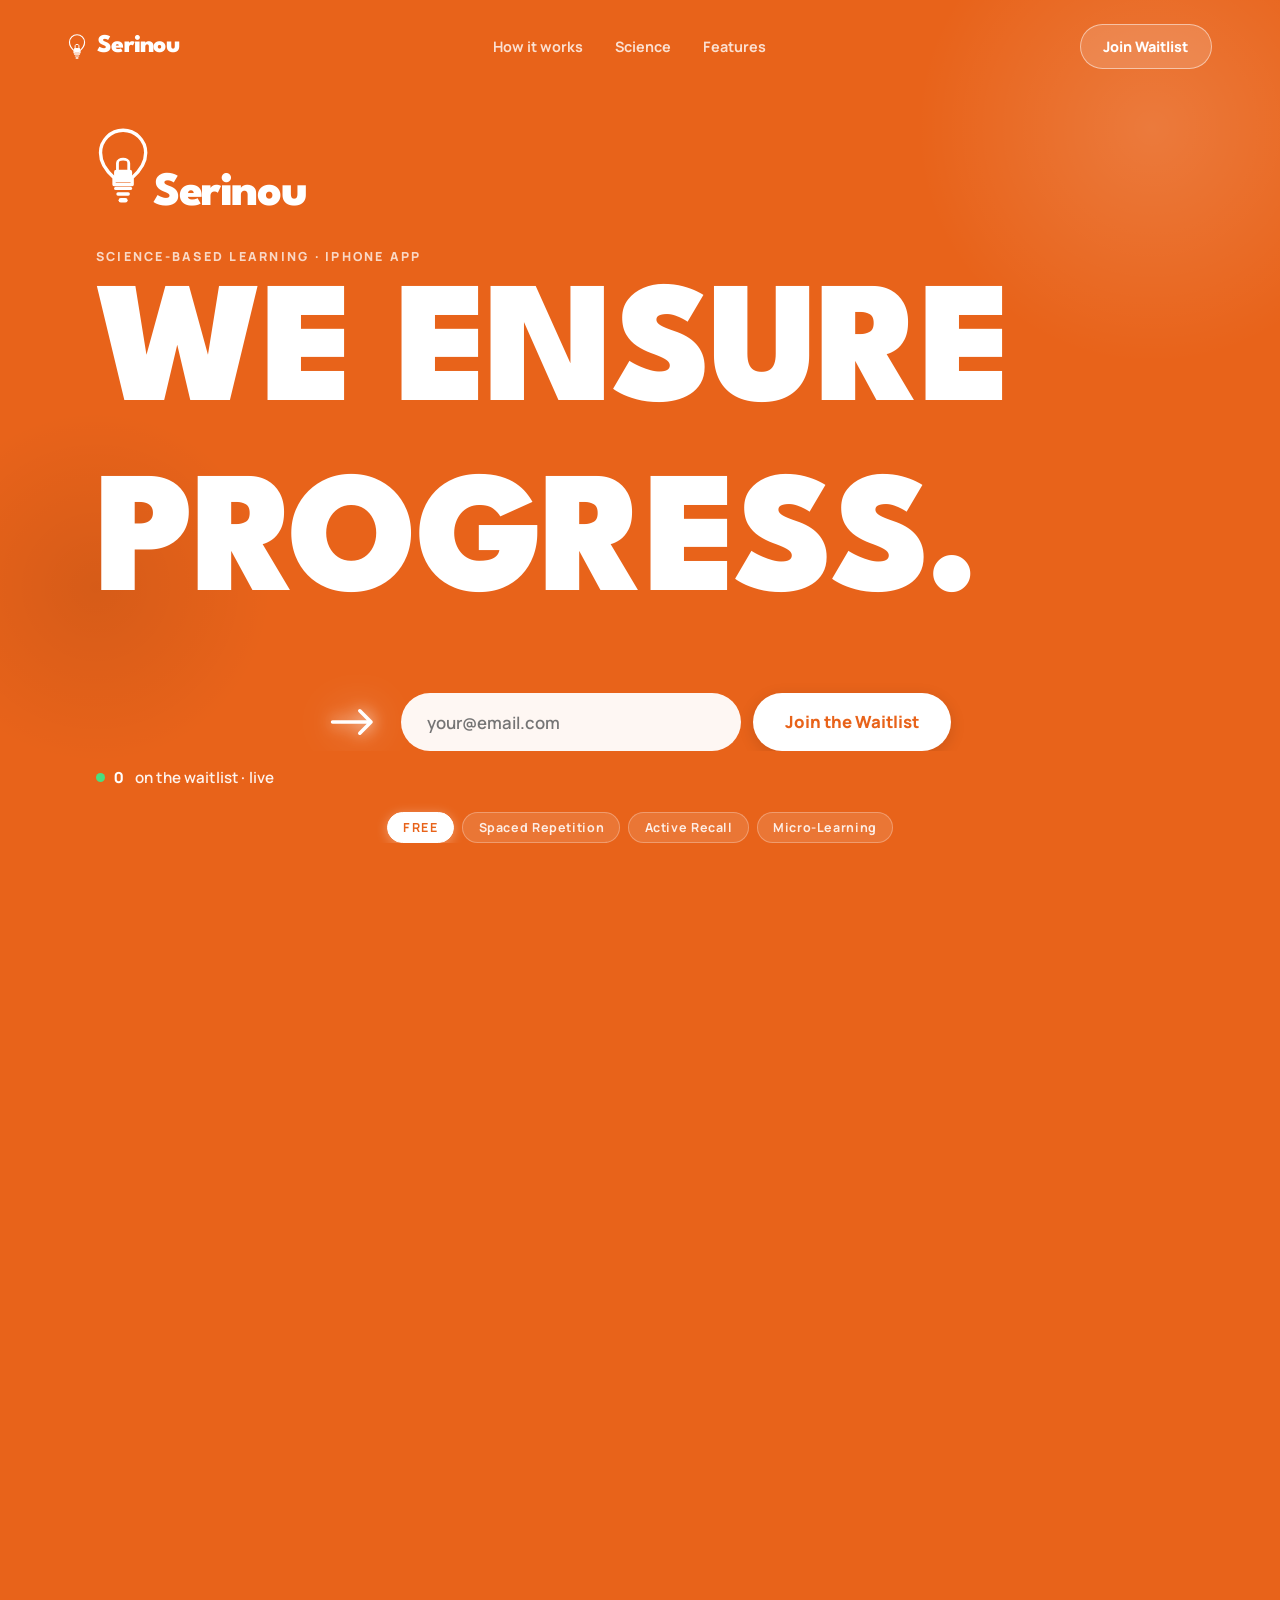
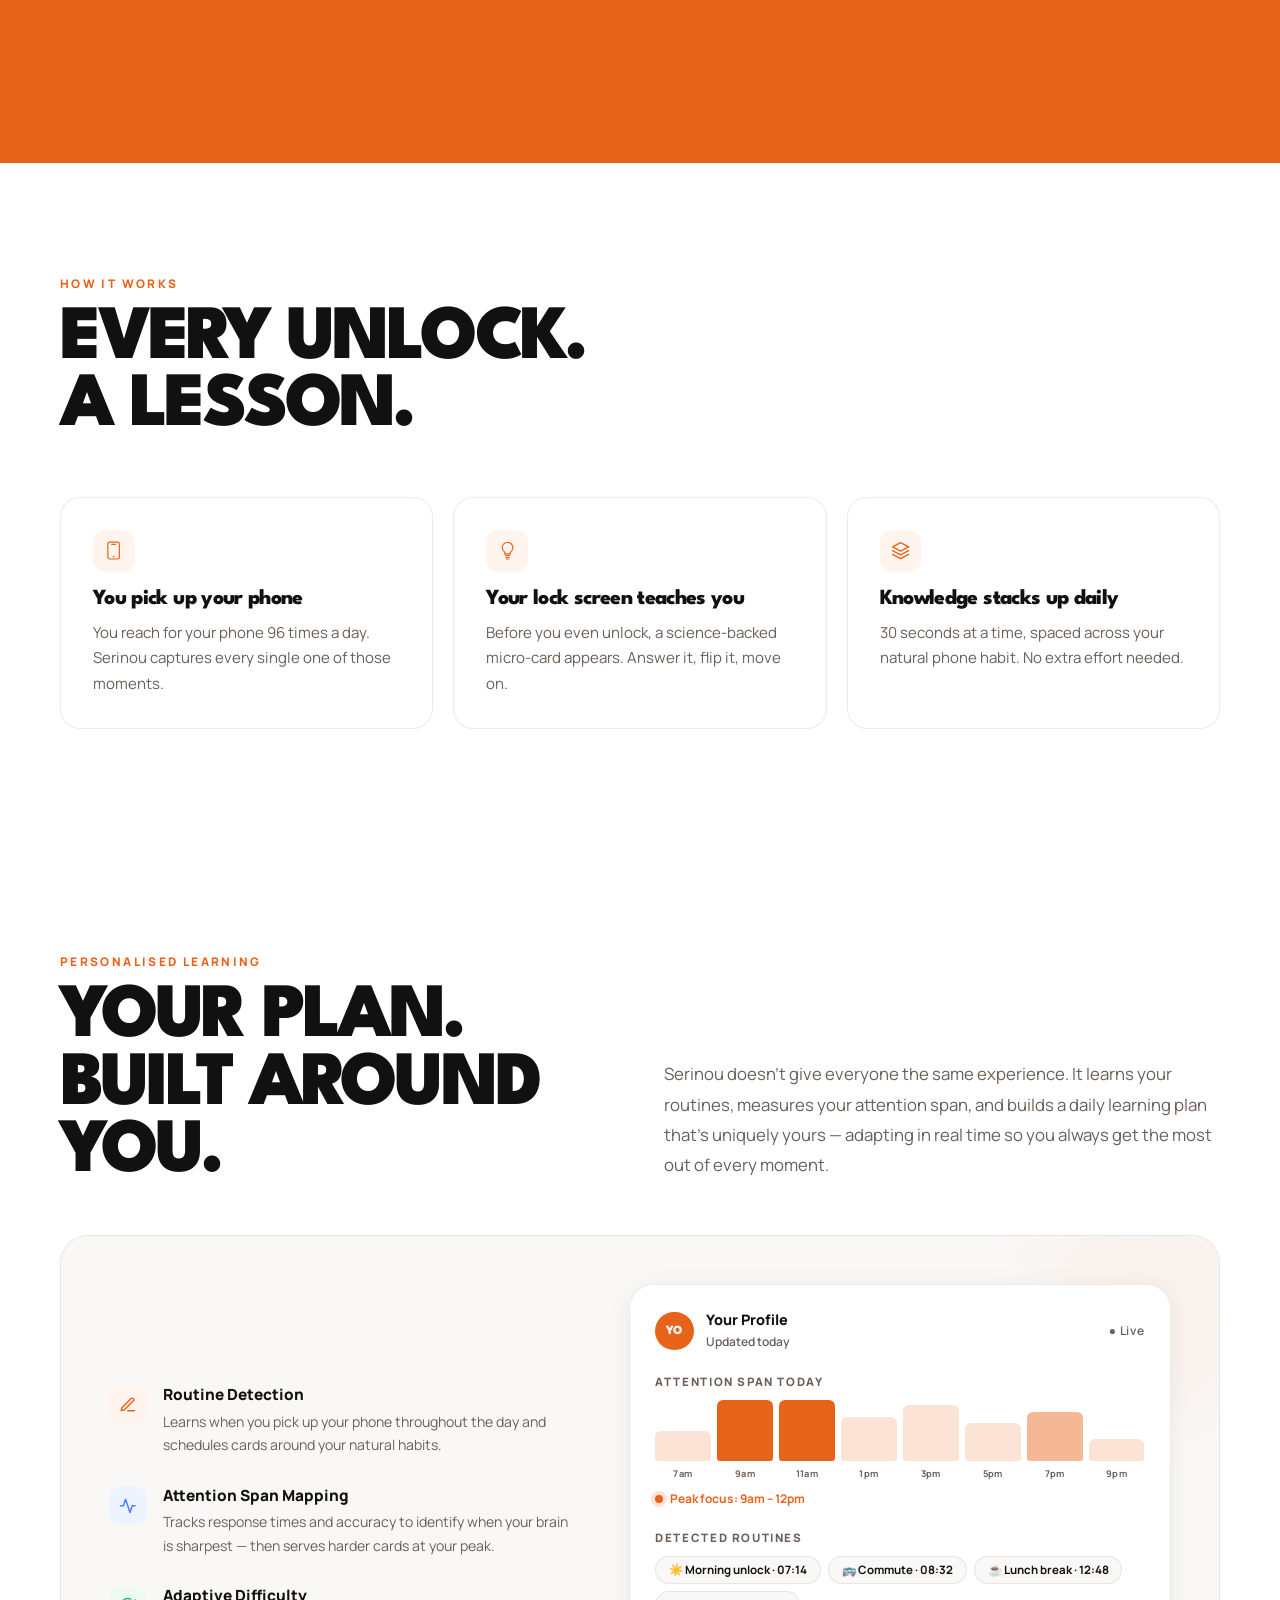
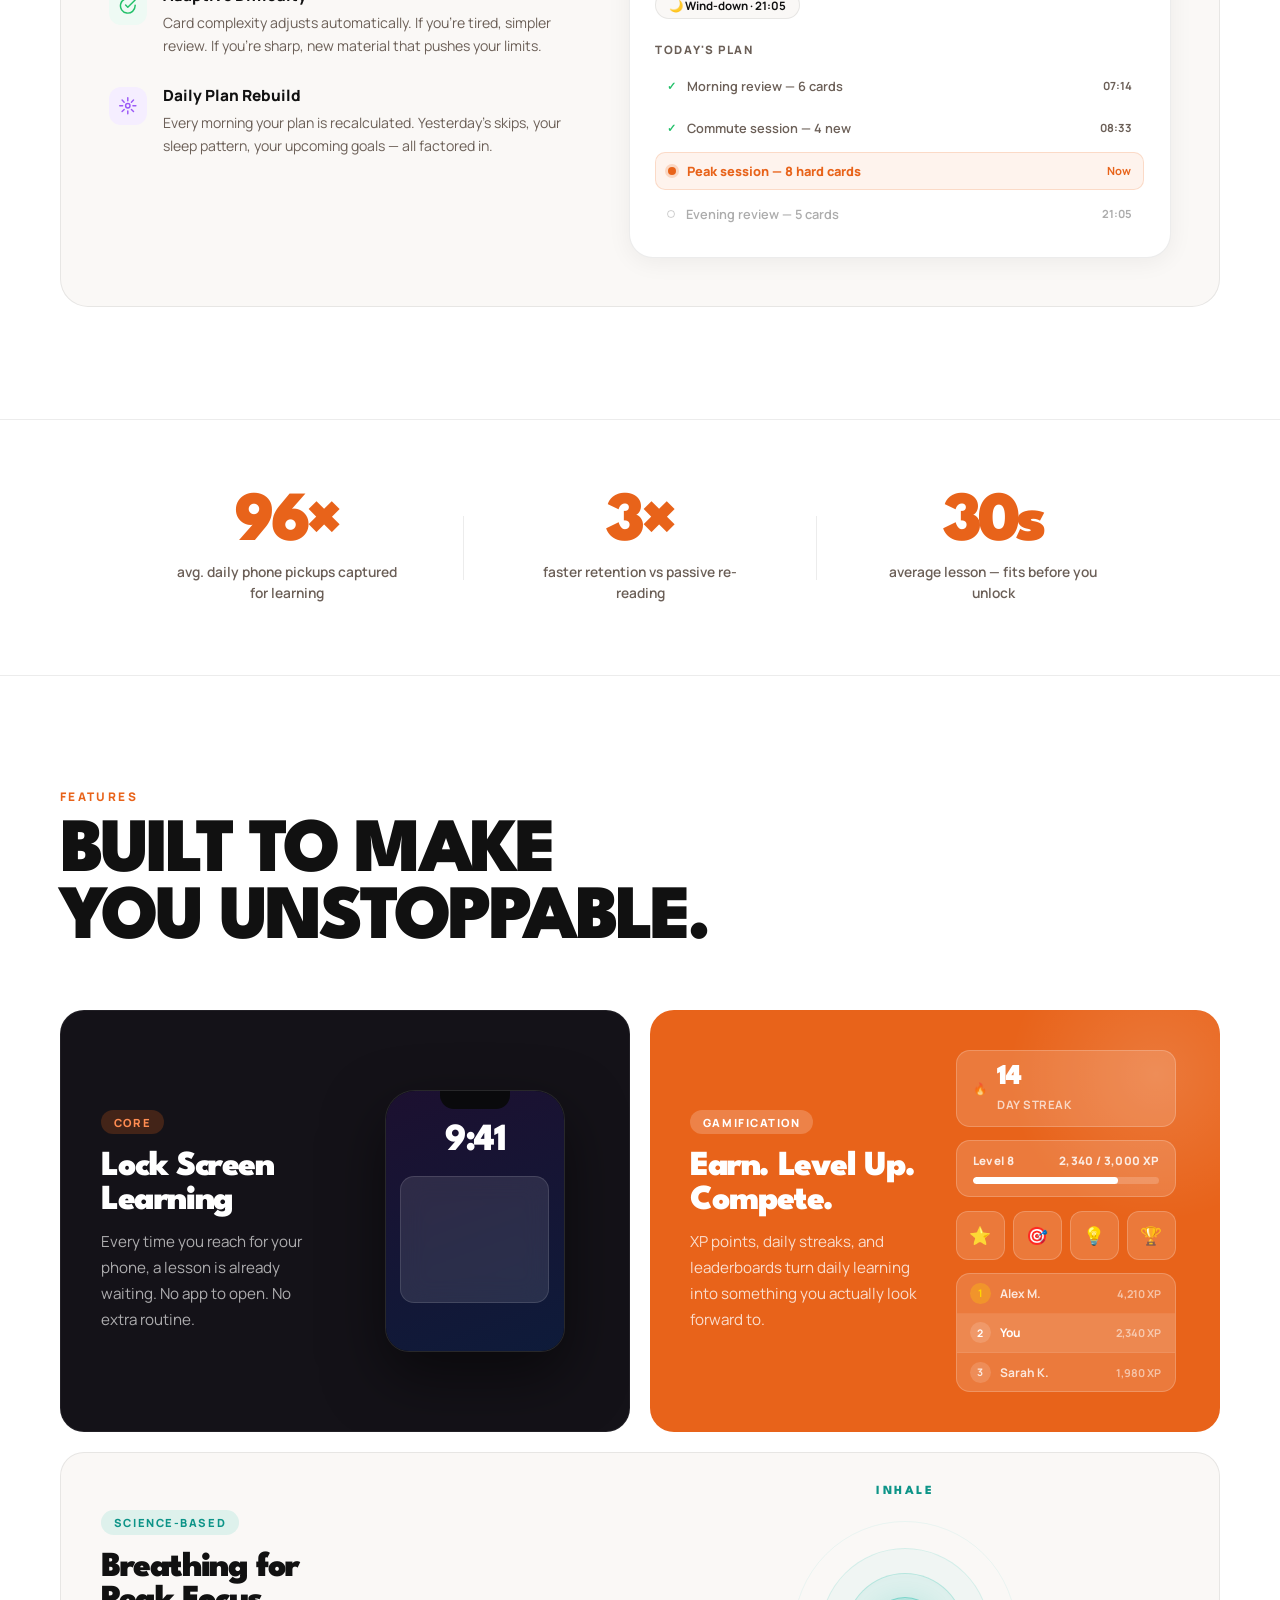
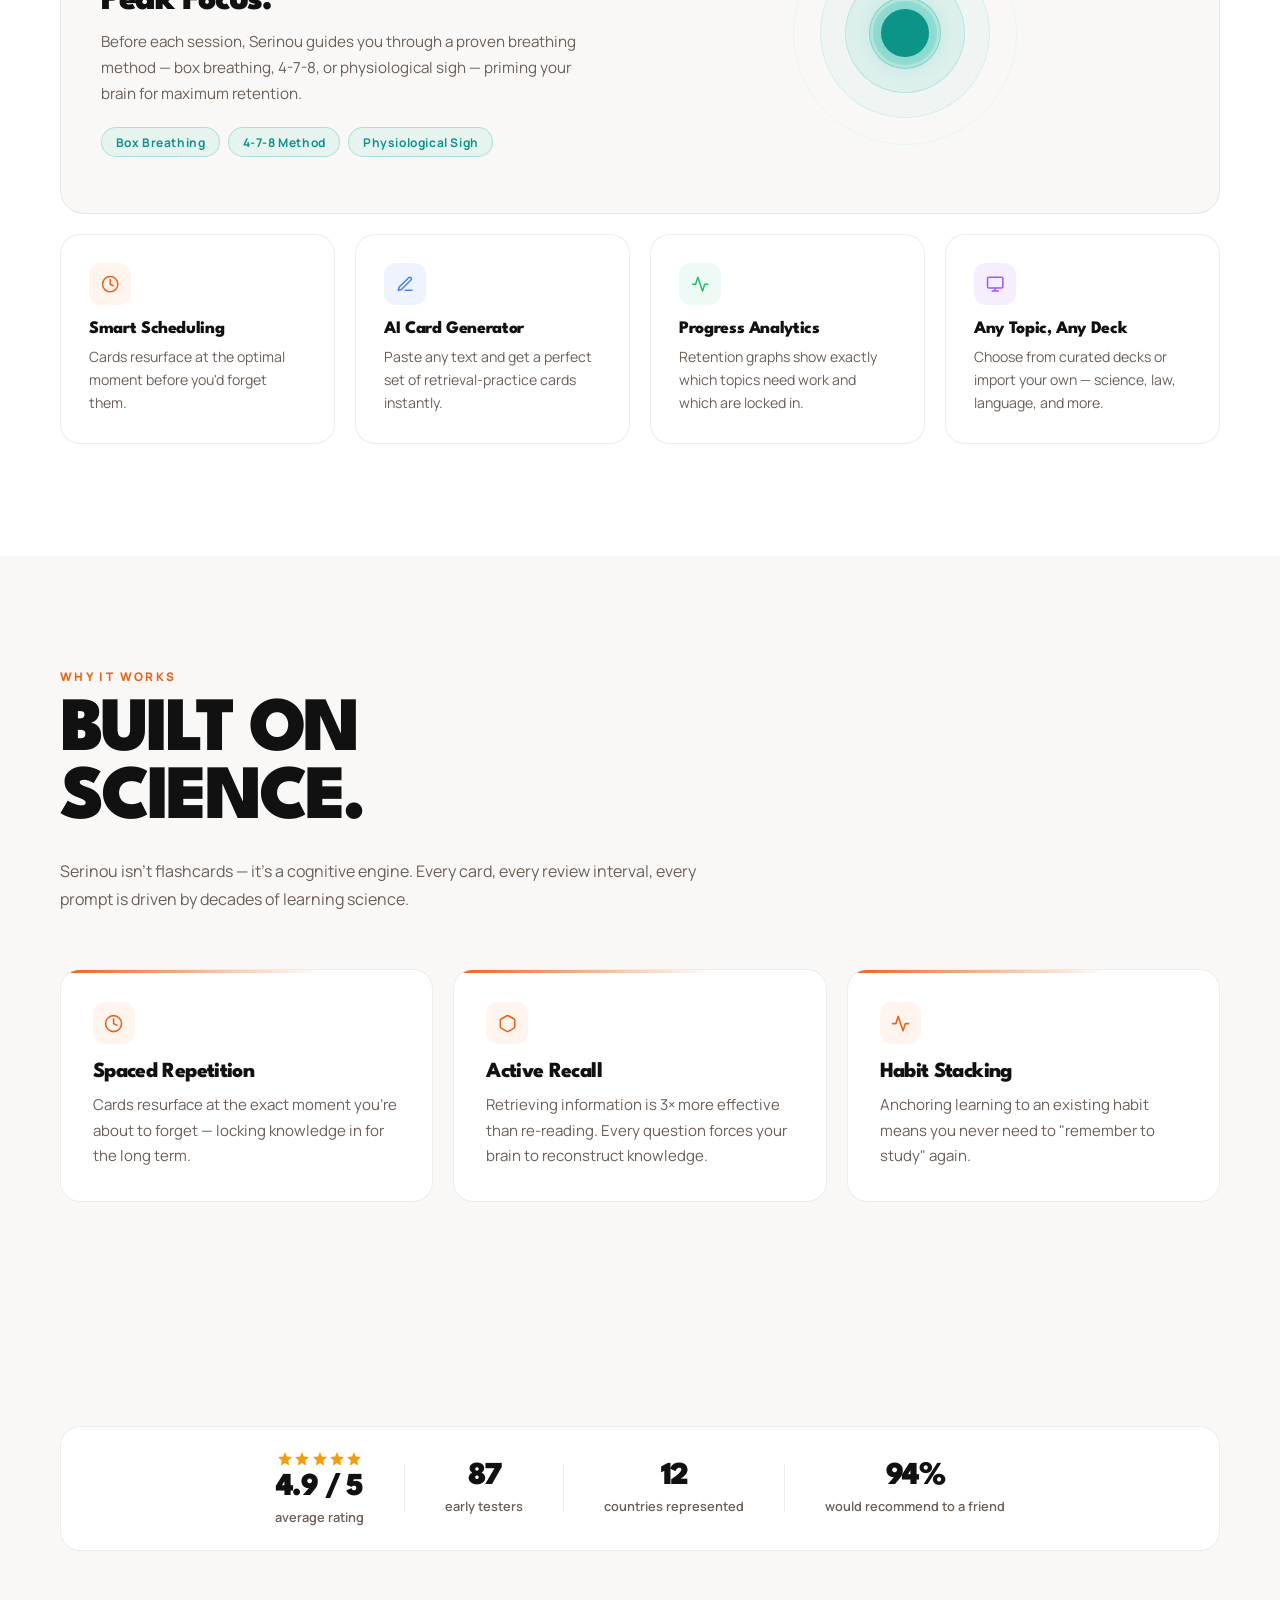
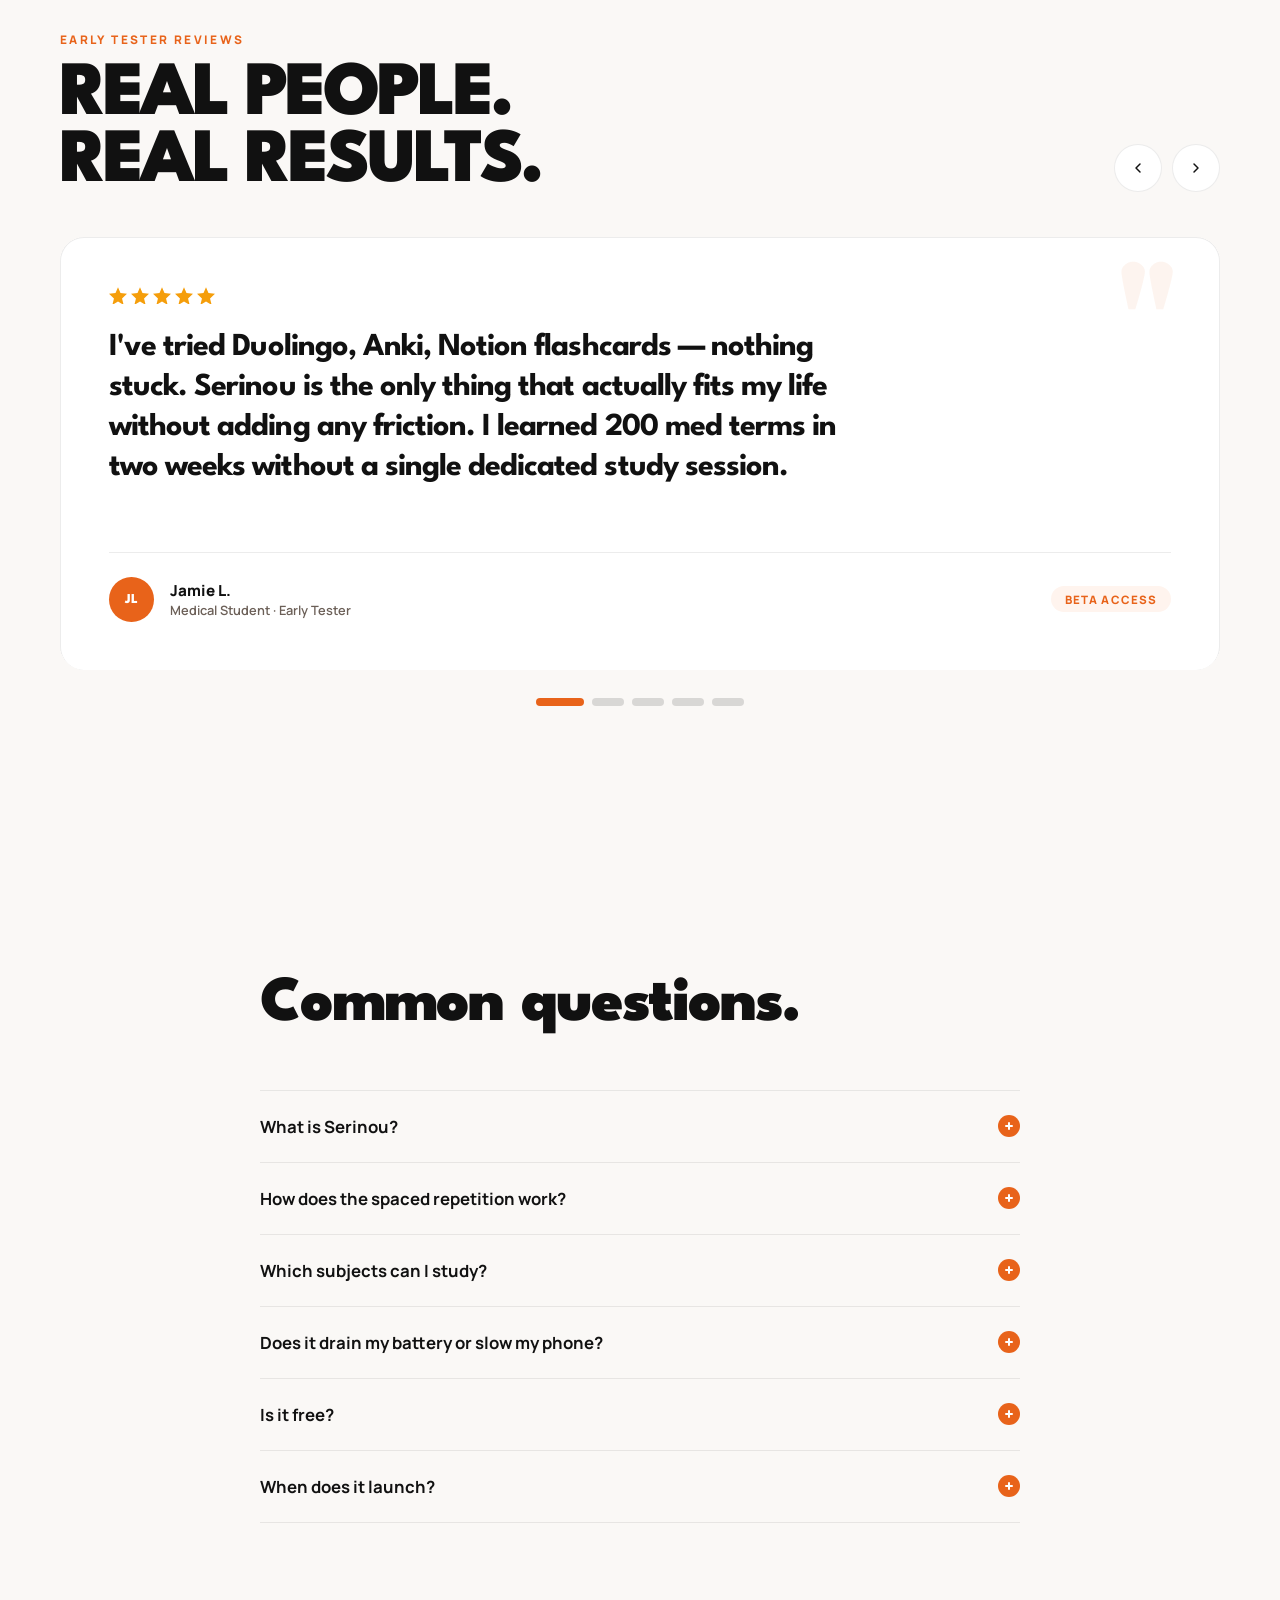
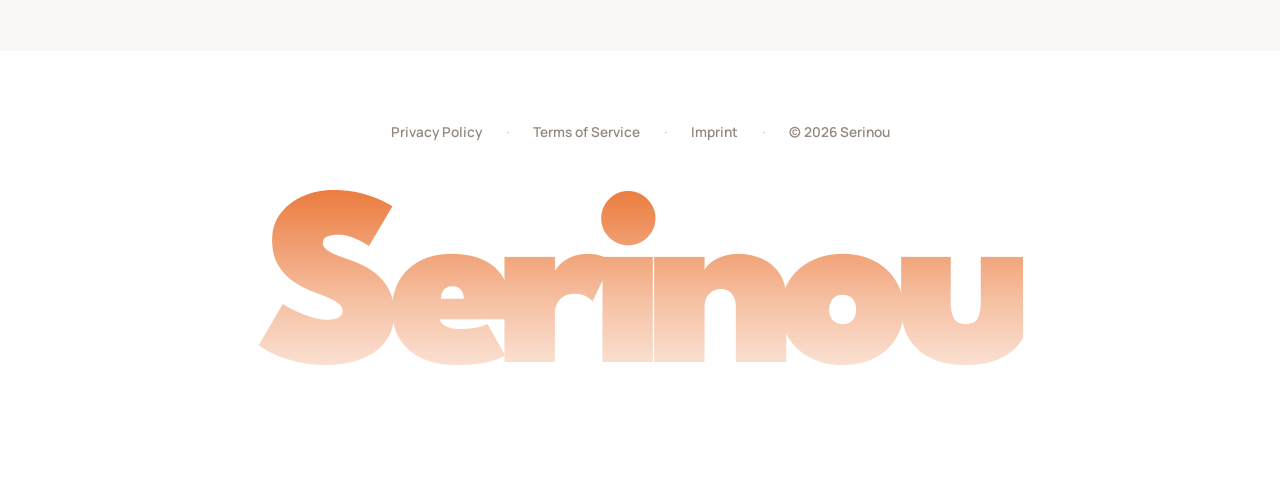
==== commit d9b413a6: "Harden waitlist form against spam with 9 additional layers Added on top of the existing honeypot + r" ====
--- a/index.html
+++ b/index.html
@@ -80,8 +80,13 @@
                 </div>
                 <form class="waitlist-form hero-waitlist hero-line" id="hero-waitlist-form" novalidate>
                   <input type="email" name="email" placeholder="your@email.com" class="waitlist-input" required aria-label="Email address" />
-                  <!-- honeypot: real users won't fill this; bots usually do -->
-                  <input type="text" name="_gotcha" class="hp-field" tabindex="-1" autocomplete="off" aria-hidden="true" />
+                  <!-- Multiple honeypots with deceptive field names. Real users won't fill these; bots auto-fill anything that looks like a real field. -->
+                  <div class="hp-field" aria-hidden="true">
+                    <input type="text" name="_gotcha" tabindex="-1" autocomplete="off" />
+                    <input type="text" name="phone"   tabindex="-1" autocomplete="off" />
+                    <input type="url"  name="website" tabindex="-1" autocomplete="off" />
+                    <input type="text" name="address" tabindex="-1" autocomplete="off" />
+                  </div>
                   <button type="submit" class="button button-white">Join the Waitlist</button>
                 </form>
               </div>
--- a/styles.css
+++ b/styles.css
@@ -449,7 +449,7 @@
   font-size: 0.9rem;
 }
 
-/* honeypot: visually & accessibly hidden, but in the DOM for bots */
+/* honeypot wrapper: visually & accessibly hidden, but in the DOM for bots */
 .hp-field {
   position: absolute !important;
   left: -10000px !important;
@@ -460,6 +460,8 @@
   opacity: 0 !important;
   pointer-events: none !important;
 }
+
+.hp-field input { width: 1px; height: 1px; }
 
 /* ── LIVE WAITLIST COUNTER ── */
 .waitlist-counter {
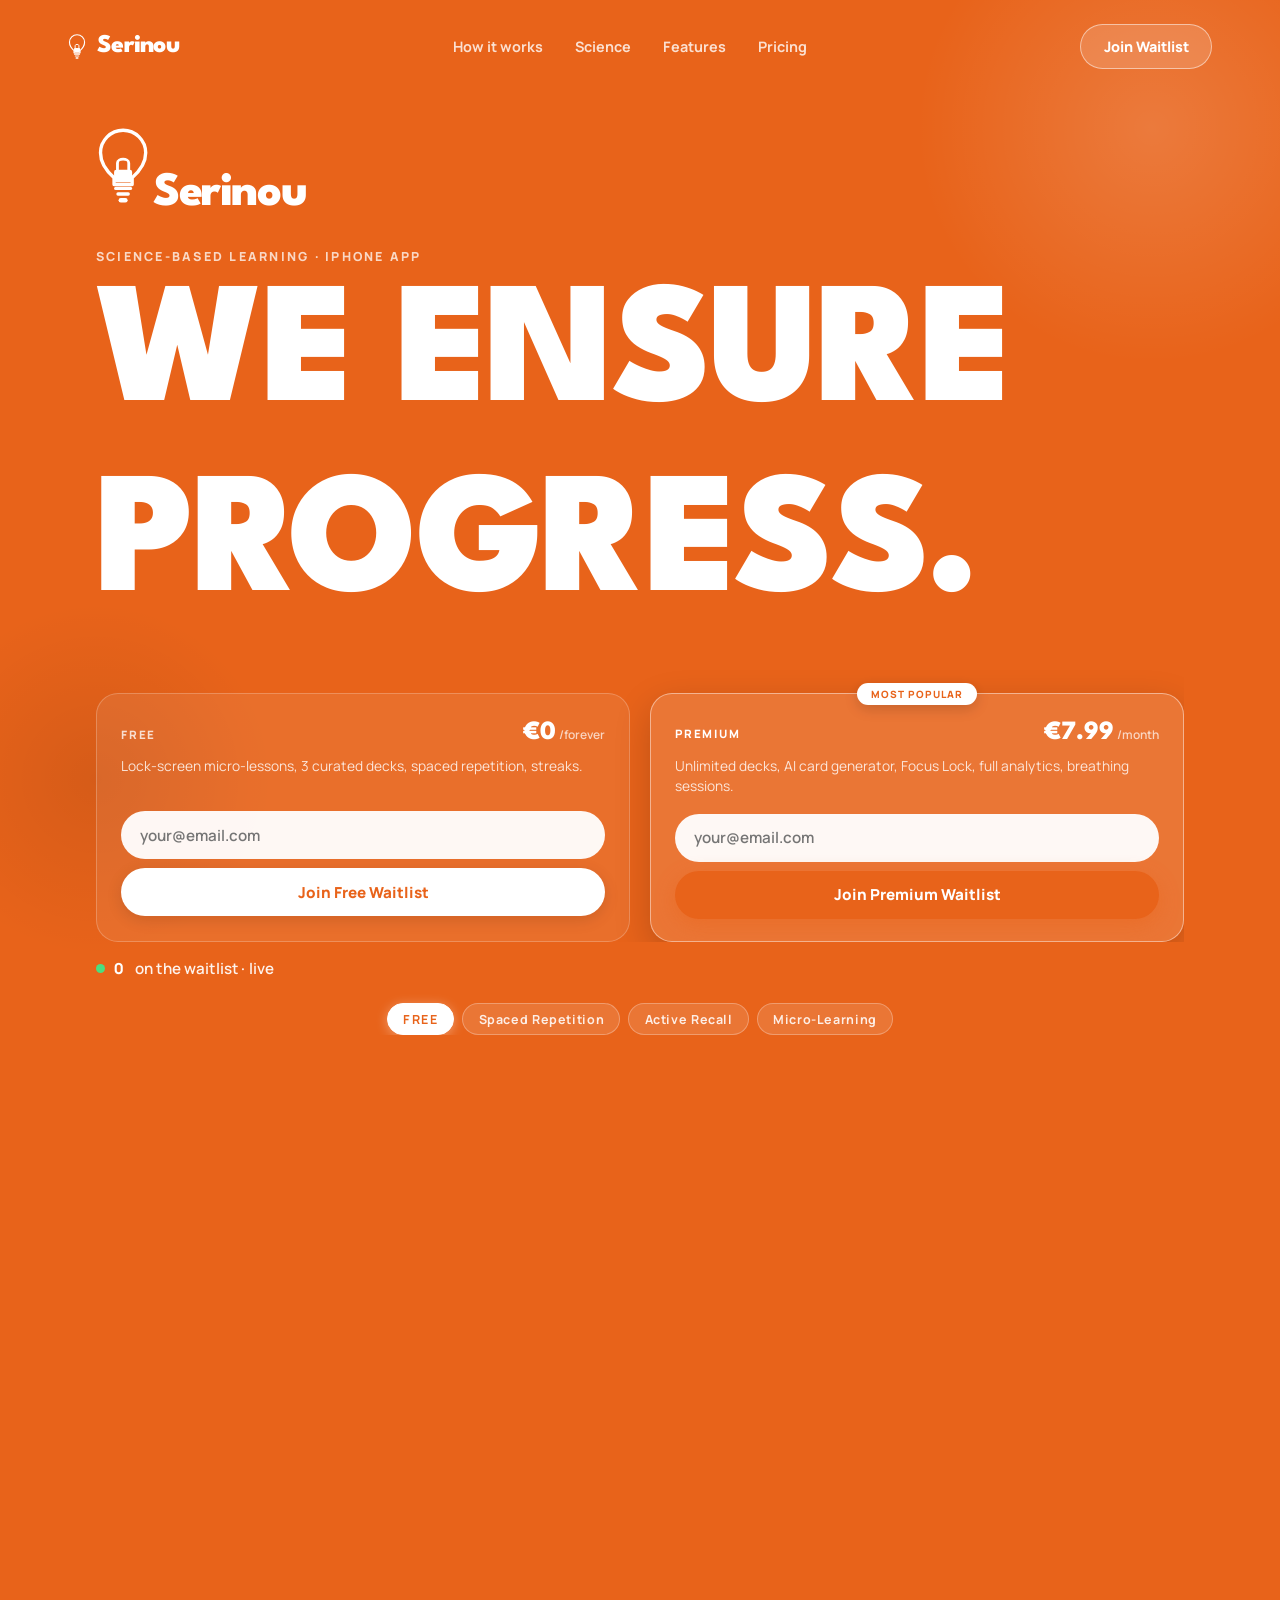
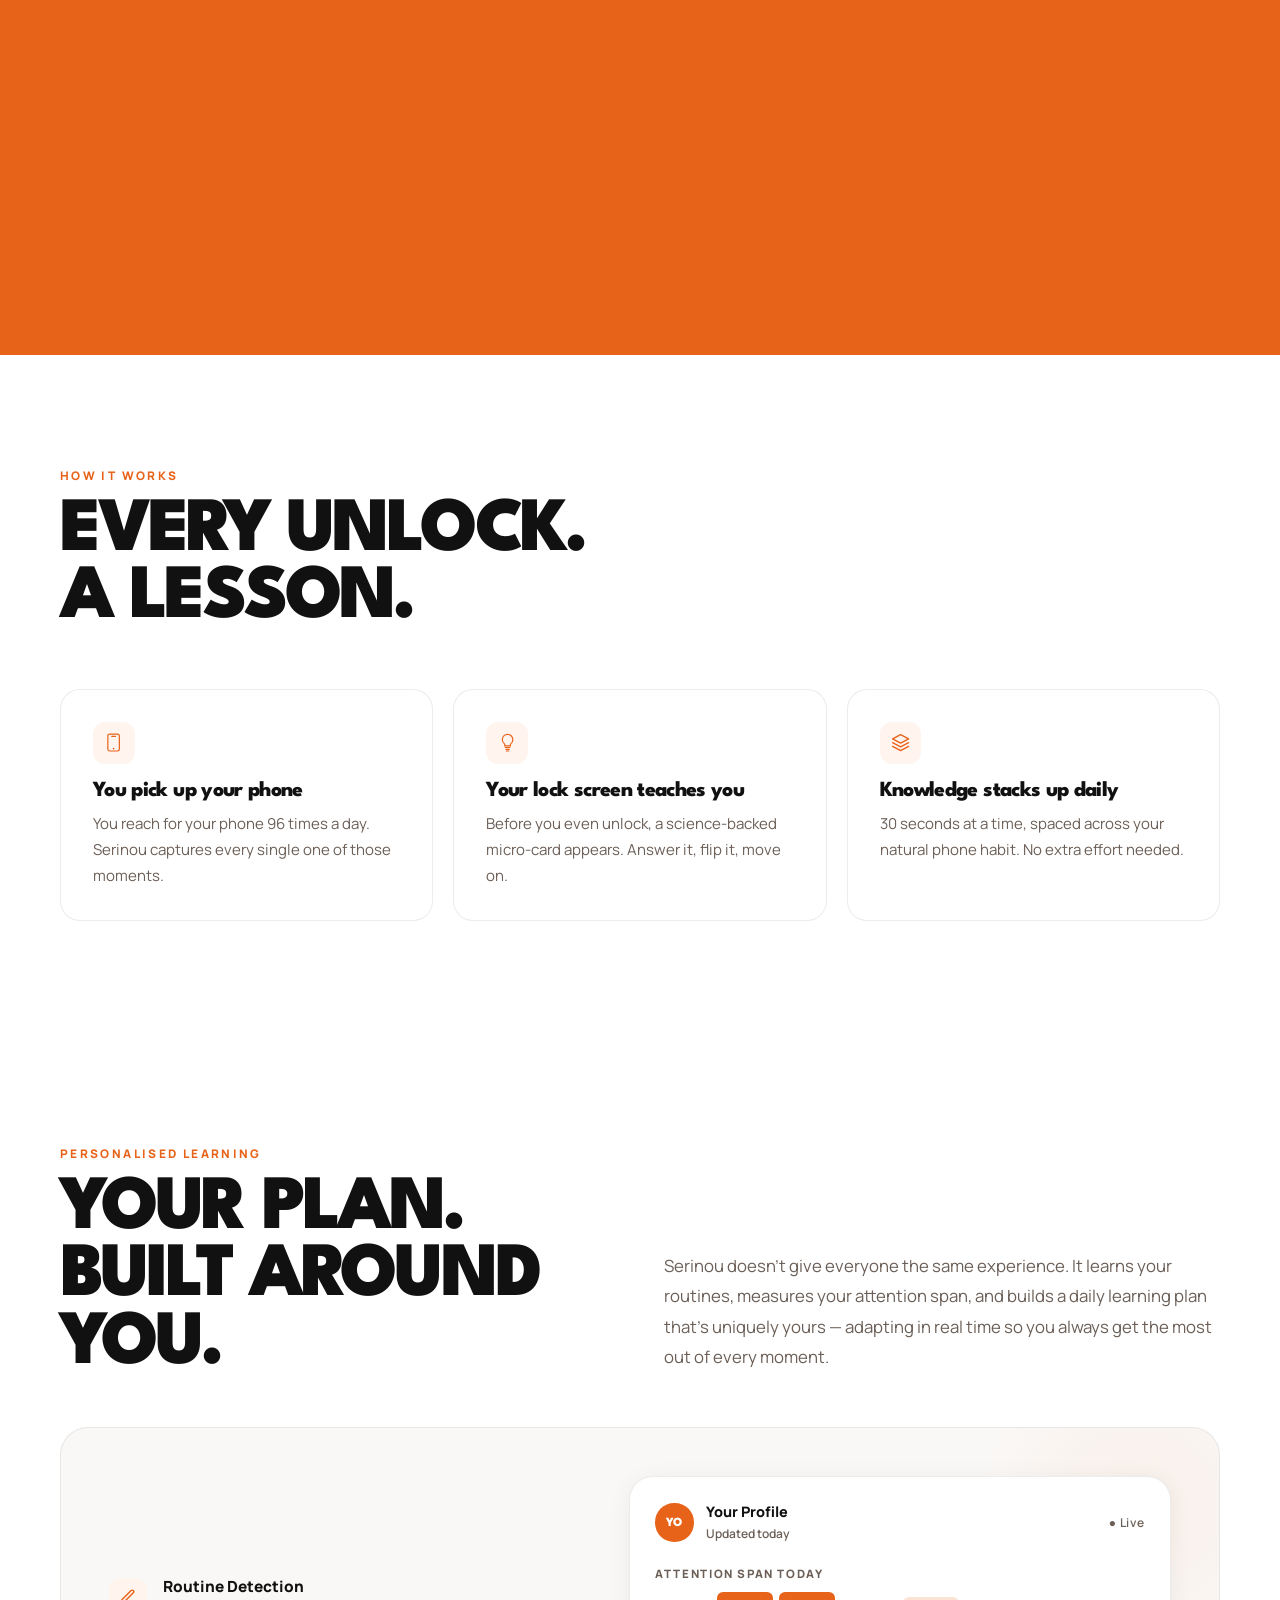
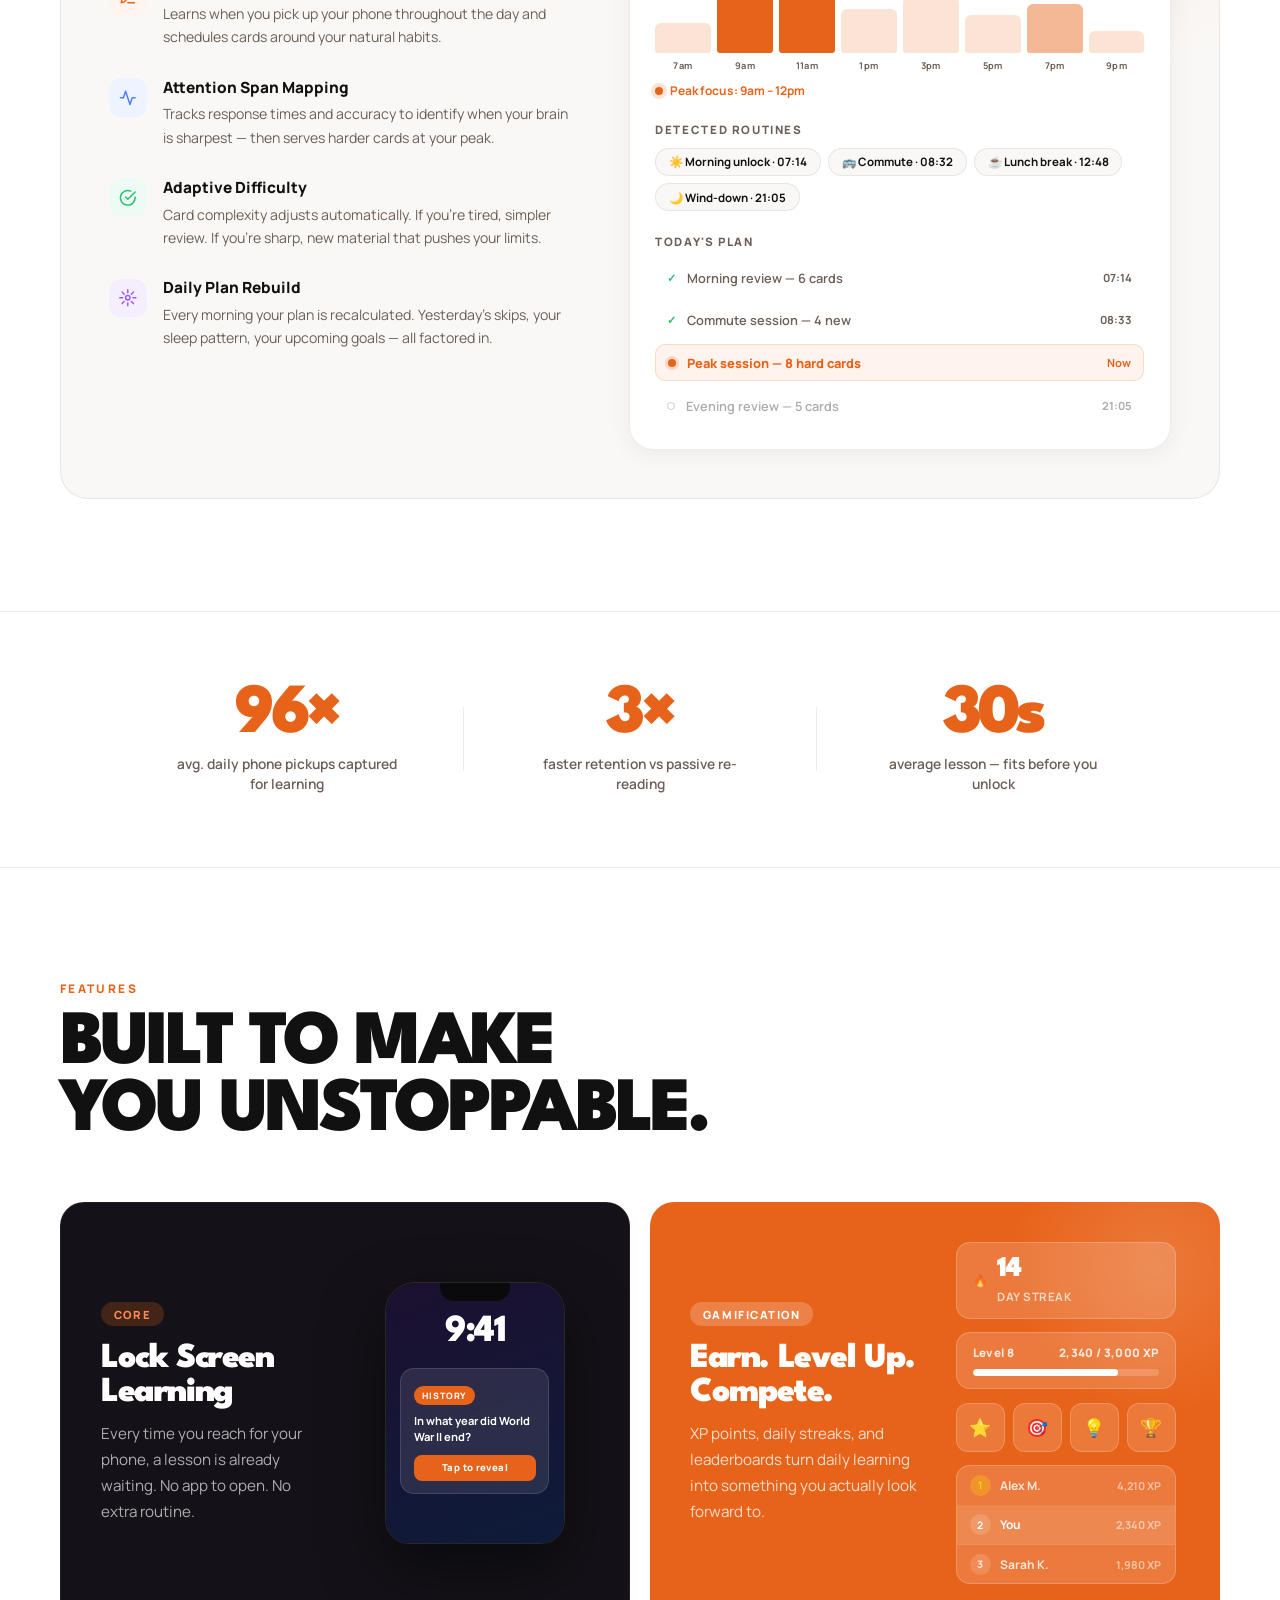
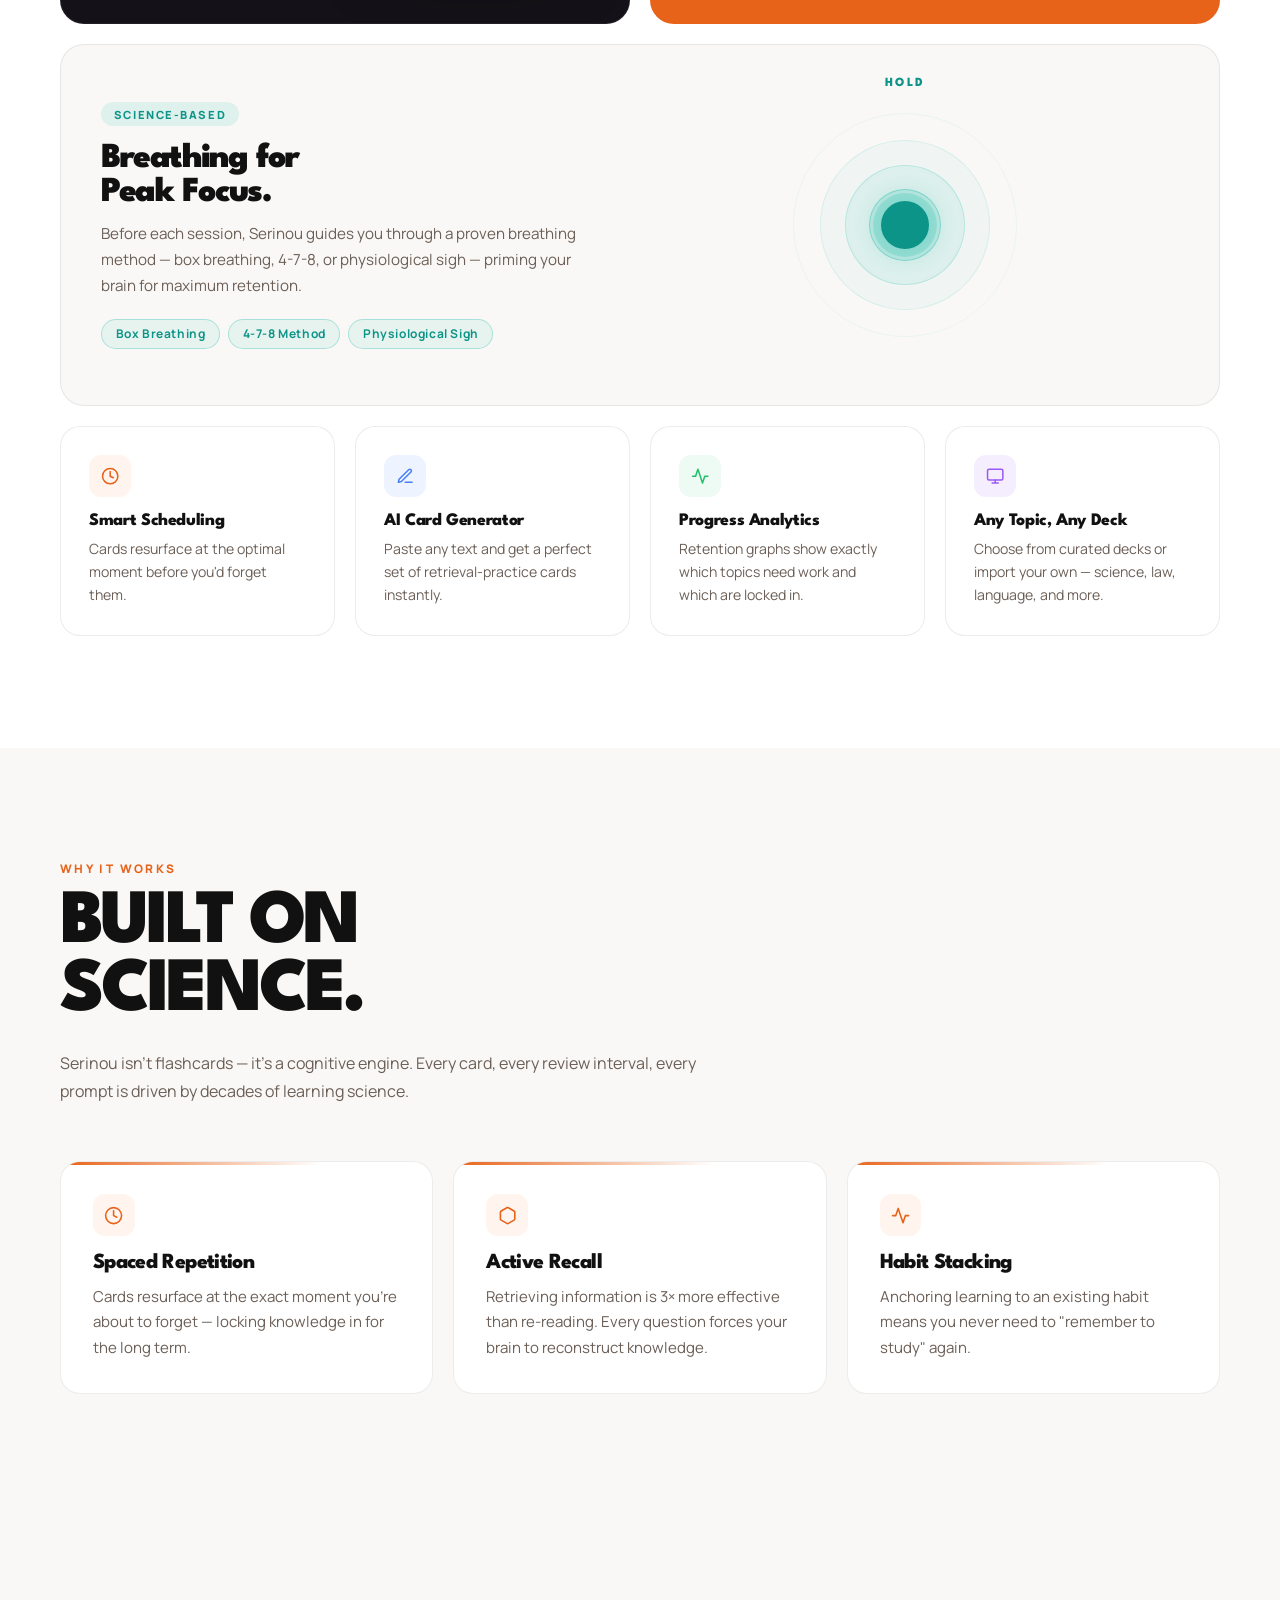
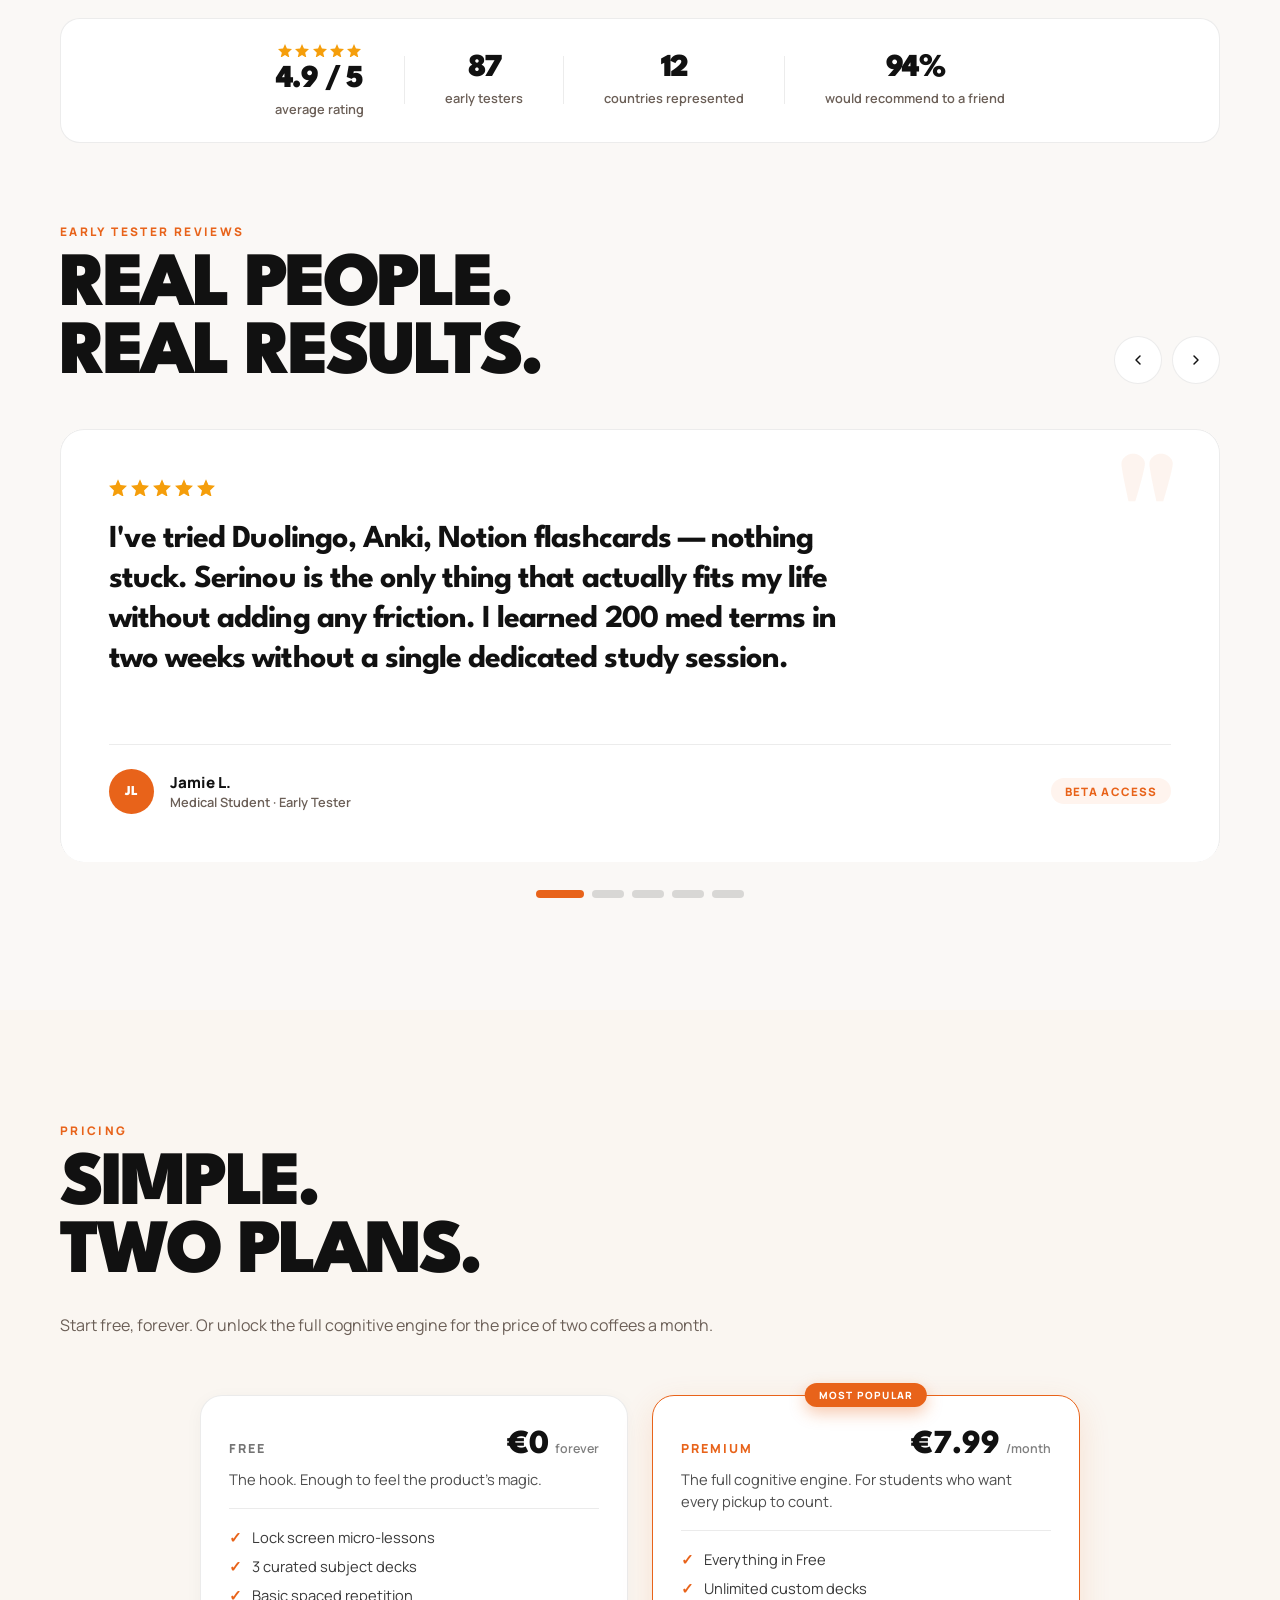
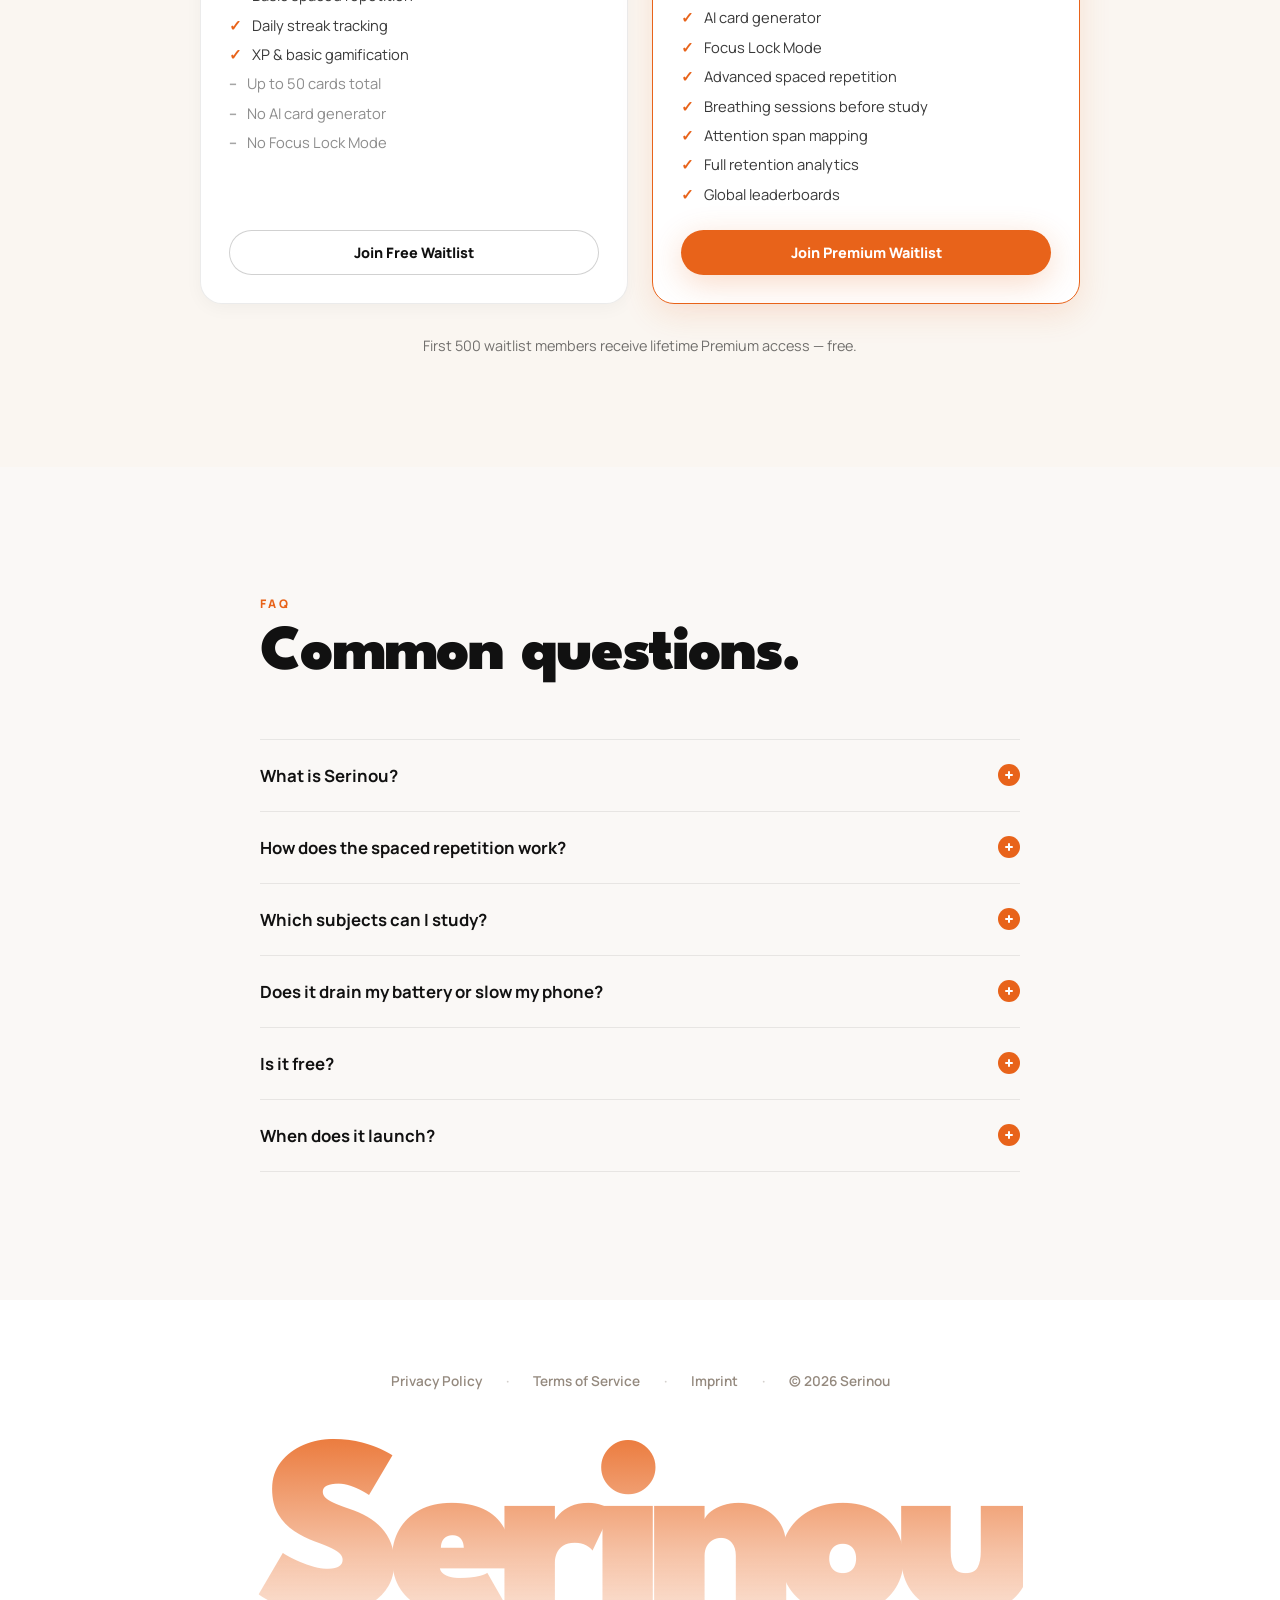
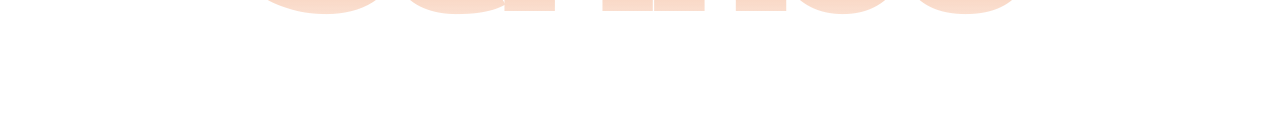
==== commit 2b31a0e2: "Add dual-tier hero waitlist (Free + Premium) and pricing section - Replace single hero waitlist with" ====
--- a/index.html
+++ b/index.html
@@ -33,6 +33,7 @@
             <a class="blur-in" style="--i:8" href="#how-it-works">How it works</a>
             <a class="blur-in" style="--i:9" href="#science">Science</a>
             <a class="blur-in" style="--i:10" href="#features">Features</a>
+            <a class="blur-in" style="--i:10" href="#pricing">Pricing</a>
           </nav>
           <a class="button button-white-outline header-full blur-in" style="--i:11" href="#waitlist">Join Waitlist</a>
 
@@ -72,26 +73,55 @@
               <div class="hero-line-wrap" style="--d:.42s"><span class="hero-line">PROGRESS.</span></div>
             </h1>
             <div class="hero-line-wrap" style="--d:.58s">
-              <div class="hero-waitlist-row" id="waitlist">
-                <div class="glow-arrow" aria-hidden="true">
-                  <svg viewBox="0 0 64 40" fill="none" xmlns="http://www.w3.org/2000/svg">
-                    <path d="M4 20 L52 20 M38 6 L52 20 L38 34" stroke="white" stroke-width="4.5" stroke-linecap="round" stroke-linejoin="round"/>
-                  </svg>
-                </div>
-                <form class="waitlist-form hero-waitlist hero-line" id="hero-waitlist-form" novalidate>
-                  <input type="email" name="email" placeholder="your@email.com" class="waitlist-input" required aria-label="Email address" />
-                  <!-- Multiple honeypots with deceptive field names. Real users won't fill these; bots auto-fill anything that looks like a real field. -->
-                  <div class="hp-field" aria-hidden="true">
-                    <input type="text" name="_gotcha" tabindex="-1" autocomplete="off" />
-                    <input type="text" name="phone"   tabindex="-1" autocomplete="off" />
-                    <input type="url"  name="website" tabindex="-1" autocomplete="off" />
-                    <input type="text" name="address" tabindex="-1" autocomplete="off" />
-                  </div>
-                  <button type="submit" class="button button-white">Join the Waitlist</button>
-                </form>
-              </div>
-            </div>
-            <p class="hero-waitlist-confirm" aria-live="polite" hidden>You're on the list. We'll be in touch soon.</p>
+              <div class="tier-waitlist-row hero-line" id="waitlist">
+
+                <!-- FREE TIER WAITLIST -->
+                <div class="tier-card tier-card-free" id="waitlist-free">
+                  <div class="tier-card-head">
+                    <span class="tier-card-label">Free</span>
+                    <span class="tier-card-price">€0<span>/forever</span></span>
+                  </div>
+                  <p class="tier-card-desc">Lock-screen micro-lessons, 3 curated decks, spaced repetition, streaks.</p>
+                  <form class="tier-waitlist-form" id="hero-waitlist-form-free" data-tier="free" novalidate>
+                    <input type="hidden" name="tier" value="Free" />
+                    <input type="email" name="email" placeholder="your@email.com" class="waitlist-input tier-input" required aria-label="Email address for Free waitlist" />
+                    <div class="hp-field" aria-hidden="true">
+                      <input type="text" name="_gotcha" tabindex="-1" autocomplete="off" />
+                      <input type="text" name="phone"   tabindex="-1" autocomplete="off" />
+                      <input type="url"  name="website" tabindex="-1" autocomplete="off" />
+                      <input type="text" name="address" tabindex="-1" autocomplete="off" />
+                    </div>
+                    <button type="submit" class="button button-white tier-submit">Join Free Waitlist</button>
+                  </form>
+                  <p class="tier-confirm" aria-live="polite" hidden>You're on the Free waitlist. We'll be in touch.</p>
+                  <p class="tier-error" aria-live="polite" hidden></p>
+                </div>
+
+                <!-- PREMIUM TIER WAITLIST -->
+                <div class="tier-card tier-card-pro" id="waitlist-premium">
+                  <div class="tier-card-badge">Most Popular</div>
+                  <div class="tier-card-head">
+                    <span class="tier-card-label tier-card-label-pro">Premium</span>
+                    <span class="tier-card-price">€7.99<span>/month</span></span>
+                  </div>
+                  <p class="tier-card-desc">Unlimited decks, AI card generator, Focus Lock, full analytics, breathing sessions.</p>
+                  <form class="tier-waitlist-form" id="hero-waitlist-form-premium" data-tier="premium" novalidate>
+                    <input type="hidden" name="tier" value="Premium (€7.99/mo)" />
+                    <input type="email" name="email" placeholder="your@email.com" class="waitlist-input tier-input" required aria-label="Email address for Premium waitlist" />
+                    <div class="hp-field" aria-hidden="true">
+                      <input type="text" name="_gotcha" tabindex="-1" autocomplete="off" />
+                      <input type="text" name="phone"   tabindex="-1" autocomplete="off" />
+                      <input type="url"  name="website" tabindex="-1" autocomplete="off" />
+                      <input type="text" name="address" tabindex="-1" autocomplete="off" />
+                    </div>
+                    <button type="submit" class="button button-orange tier-submit">Join Premium Waitlist</button>
+                  </form>
+                  <p class="tier-confirm" aria-live="polite" hidden>You're on the Premium waitlist. We'll be in touch.</p>
+                  <p class="tier-error" aria-live="polite" hidden></p>
+                </div>
+
+              </div>
+            </div>
             <p class="hero-waitlist-error" id="hero-waitlist-error" aria-live="polite" hidden></p>
             <div class="hero-line-wrap" style="--d:.65s">
               <p class="waitlist-counter hero-line" id="waitlistCounter" aria-live="polite">
@@ -791,6 +821,67 @@
           </div>
         </section>
 
+        <!-- ── PRICING ── -->
+        <section id="pricing" class="content-section pricing-section">
+          <div class="section-container">
+            <div class="section-label" data-reveal="up">Pricing</div>
+            <h2 class="section-title" data-reveal="up">SIMPLE.<br>TWO PLANS.</h2>
+            <p class="section-intro" data-reveal="up">
+              Start free, forever. Or unlock the full cognitive engine for the price of two coffees a month.
+            </p>
+
+            <div class="pricing-grid" data-reveal="up">
+
+              <!-- FREE -->
+              <article class="pricing-tier">
+                <header class="pt-head">
+                  <span class="pt-name">Free</span>
+                  <div class="pt-price"><strong>€0</strong><span>forever</span></div>
+                </header>
+                <p class="pt-desc">The hook. Enough to feel the product's magic.</p>
+                <ul class="pt-list">
+                  <li><span class="pt-check">✓</span>Lock screen micro-lessons</li>
+                  <li><span class="pt-check">✓</span>3 curated subject decks</li>
+                  <li><span class="pt-check">✓</span>Basic spaced repetition</li>
+                  <li><span class="pt-check">✓</span>Daily streak tracking</li>
+                  <li><span class="pt-check">✓</span>XP &amp; basic gamification</li>
+                  <li class="pt-dim"><span class="pt-check pt-dim-check">–</span>Up to 50 cards total</li>
+                  <li class="pt-dim"><span class="pt-check pt-dim-check">–</span>No AI card generator</li>
+                  <li class="pt-dim"><span class="pt-check pt-dim-check">–</span>No Focus Lock Mode</li>
+                </ul>
+                <a href="#waitlist-free" class="button button-outline-dark pt-cta">Join Free Waitlist</a>
+              </article>
+
+              <!-- PREMIUM -->
+              <article class="pricing-tier pricing-tier-pro">
+                <div class="pt-badge">Most Popular</div>
+                <header class="pt-head">
+                  <span class="pt-name pt-name-pro">Premium</span>
+                  <div class="pt-price"><strong>€7.99</strong><span>/month</span></div>
+                </header>
+                <p class="pt-desc">The full cognitive engine. For students who want every pickup to count.</p>
+                <ul class="pt-list">
+                  <li><span class="pt-check">✓</span>Everything in Free</li>
+                  <li><span class="pt-check">✓</span>Unlimited custom decks</li>
+                  <li><span class="pt-check">✓</span>AI card generator</li>
+                  <li><span class="pt-check">✓</span>Focus Lock Mode</li>
+                  <li><span class="pt-check">✓</span>Advanced spaced repetition</li>
+                  <li><span class="pt-check">✓</span>Breathing sessions before study</li>
+                  <li><span class="pt-check">✓</span>Attention span mapping</li>
+                  <li><span class="pt-check">✓</span>Full retention analytics</li>
+                  <li><span class="pt-check">✓</span>Global leaderboards</li>
+                </ul>
+                <a href="#waitlist-premium" class="button button-solid pt-cta">Join Premium Waitlist</a>
+              </article>
+
+            </div>
+
+            <p class="pricing-note" data-reveal="up">
+              First 500 waitlist members receive lifetime Premium access — free.
+            </p>
+          </div>
+        </section>
+
         <!-- ── WAITLIST CTA ── -->
         <section id="faq" class="faq-section">
           <div class="section-container faq-inner">
--- a/styles.css
+++ b/styles.css
@@ -224,6 +224,8 @@
   transition: transform 150ms ease, box-shadow 150ms ease, background 150ms ease;
   text-decoration: none;
   white-space: nowrap;
+  -webkit-appearance: none;        /* iOS Safari: respect our border-radius */
+  appearance: none;
 }
 .button:hover { transform: translateY(-1px); }
 
@@ -395,6 +397,9 @@
   background: rgba(255,255,255,.95);
   outline: none;
   transition: box-shadow 150ms;
+  -webkit-appearance: none;        /* iOS: drop native rounded-rect style */
+  appearance: none;
+  box-sizing: border-box;
 }
 .waitlist-input:focus {
   box-shadow: 0 0 0 3px rgba(255,255,255,.45);
@@ -494,6 +499,174 @@
   0%   { box-shadow: 0 0 0 0 rgba(74,222,128,0.65); }
   70%  { box-shadow: 0 0 0 10px rgba(74,222,128,0);    }
   100% { box-shadow: 0 0 0 0 rgba(74,222,128,0);       }
+}
+
+/* ── DUAL-TIER HERO WAITLIST ── */
+.tier-waitlist-row {
+  display: grid;
+  grid-template-columns: 1fr 1fr;
+  gap: 1.25rem;
+  width: 100%;
+  margin-top: 2.5rem;
+  scroll-margin-top: 6rem;
+}
+
+.tier-card {
+  position: relative;
+  display: flex;
+  flex-direction: column;
+  padding: 1.6rem 1.5rem 1.4rem;
+  border-radius: 22px;
+  background: rgba(255,255,255,0.08);
+  border: 1px solid rgba(255,255,255,0.22);
+  backdrop-filter: blur(14px);
+  -webkit-backdrop-filter: blur(14px);
+  transition: transform 220ms ease, box-shadow 220ms ease, border-color 220ms ease, background 220ms ease;
+}
+
+.tier-card:hover {
+  transform: translateY(-2px);
+  background: rgba(255,255,255,0.11);
+  border-color: rgba(255,255,255,0.34);
+}
+
+.tier-card.is-targeted {
+  box-shadow: 0 0 0 3px rgba(255,255,255,0.45), 0 12px 40px rgba(0,0,0,0.18);
+  transition: box-shadow 600ms ease;
+}
+
+.tier-card-pro {
+  background: rgba(255,255,255,0.12);
+  border-color: rgba(255,255,255,0.45);
+  box-shadow: 0 12px 36px rgba(0,0,0,0.18);
+}
+.tier-card-pro:hover {
+  background: rgba(255,255,255,0.16);
+  border-color: rgba(255,255,255,0.6);
+}
+
+.tier-card-badge {
+  position: absolute;
+  top: -11px;
+  left: 50%;
+  transform: translateX(-50%);
+  background: #fff;
+  color: var(--orange);
+  font-size: 10px;
+  font-weight: 800;
+  padding: 4px 14px;
+  border-radius: 999px;
+  letter-spacing: 0.1em;
+  text-transform: uppercase;
+  box-shadow: 0 4px 14px rgba(0,0,0,0.16);
+  white-space: nowrap;
+}
+
+.tier-card-head {
+  display: flex;
+  align-items: baseline;
+  justify-content: space-between;
+  gap: 0.6rem;
+  margin-bottom: 0.65rem;
+}
+
+.tier-card-label {
+  font-size: 0.72rem;
+  font-weight: 800;
+  letter-spacing: 0.16em;
+  text-transform: uppercase;
+  color: rgba(255,255,255,0.78);
+}
+
+.tier-card-label-pro {
+  color: #fff;
+}
+
+.tier-card-price {
+  font-family: "League Spartan", sans-serif;
+  font-size: 1.65rem;
+  font-weight: 800;
+  color: #fff;
+  line-height: 1;
+}
+
+.tier-card-price span {
+  font-family: "Manrope", sans-serif;
+  font-size: 0.75rem;
+  font-weight: 600;
+  color: rgba(255,255,255,0.7);
+  margin-left: 0.2rem;
+  letter-spacing: 0;
+}
+
+.tier-card-desc {
+  margin: 0 0 1.1rem;
+  font-size: 0.86rem;
+  line-height: 1.45;
+  color: rgba(255,255,255,0.82);
+  min-height: 2.7em;
+}
+
+.tier-waitlist-form {
+  display: flex;
+  flex-direction: column;
+  gap: 0.55rem;
+}
+
+.tier-input {
+  width: 100%;
+  min-height: 3rem;
+  padding: 0.85rem 1.2rem;
+  font-size: 0.95rem;
+  text-align: left;
+}
+
+.tier-submit {
+  width: 100%;
+  min-height: 3rem;
+  padding: 0.85rem 1.2rem;
+  font-size: 0.95rem;
+  text-align: center;
+}
+
+.button-orange {
+  background: var(--orange);
+  color: #fff;
+  box-shadow: 0 6px 20px rgba(232,99,26,0.45);
+}
+.button-orange:hover {
+  background: var(--orange-hover, #d75516);
+  box-shadow: 0 8px 24px rgba(232,99,26,0.55);
+}
+.button-orange.is-submitted,
+.button-orange.is-submitted:hover {
+  background: #34d399;
+  color: #fff;
+  box-shadow: 0 4px 16px rgba(52,211,153,0.35);
+  cursor: default;
+  opacity: 1;
+}
+
+.tier-confirm {
+  margin: 0.7rem 0 0;
+  font-size: 0.86rem;
+  font-weight: 700;
+  color: #d6ffe9;
+}
+
+.tier-error {
+  margin: 0.55rem 0 0;
+  font-size: 0.82rem;
+  font-weight: 600;
+  color: #ffdcd0;
+}
+
+@media (max-width: 760px) {
+  .tier-waitlist-row {
+    grid-template-columns: 1fr;
+    gap: 1.5rem;
+  }
+  .tier-card-desc { min-height: 0; }
 }
 
 .hero-pills {
@@ -2276,19 +2449,29 @@
   .feat-card  { padding: 1.75rem; }
 
   /* tighter scroll runway + stacked layout for the zoom showcase */
-  .zoom-section { height: 220vh; }
+  .zoom-section { height: 200vh; }
   .zoom-inner {
     grid-template-columns: 1fr;
     grid-template-areas:
       "left"
       "phone"
       "right";
-    gap: 1.5rem;
+    gap: 1.25rem;
     padding: 0 1.25rem;
   }
   .showcase-col--left  { grid-area: left;  text-align: center; }
   .zoom-phone          { grid-area: phone; }
   .showcase-col--right { grid-area: right; text-align: center; }
+
+  /* shrink the phone mockup so it never overflows even at peak scale (1.10) */
+  .zp-img { width: 220px; }
+
+  /* tighter showcase-column text on mobile */
+  .sc-line { font-size: clamp(1.7rem, 8vw, 2.4rem); }
+
+  /* slimmer side-slide so columns don't fly across the whole viewport */
+  .showcase-col--left  { transform: translateX(-20vw); }
+  .showcase-col--right { transform: translateX(20vw);  }
 }
 
 /* ══════════════════════════════════════
@@ -2368,7 +2551,12 @@
   }
 
   .hero-waitlist { flex-direction: column; align-items: stretch; }
-  .waitlist-input { max-width: none; }
+  .waitlist-input {
+    max-width: none;
+    width: 100%;
+    text-align: center;          /* placeholder + typed value centered on mobile */
+  }
+  .hero-waitlist .button { width: 100%; text-align: center; }
 
   .section-container { width: calc(100% - 2.8rem); }
 
@@ -2383,6 +2571,154 @@
   .stat-divider { width: 4rem; height: 1px; }
 
   .site-footer { min-height: 8rem; }
+}
+
+/* ══════════════════════════════════════
+   PRICING SECTION
+══════════════════════════════════════ */
+.pricing-section { background: #faf6f1; }
+
+.pricing-grid {
+  display: grid;
+  grid-template-columns: 1fr 1fr;
+  gap: 1.5rem;
+  max-width: 880px;
+  margin: 2.5rem auto 0;
+}
+
+.pricing-tier {
+  position: relative;
+  display: flex;
+  flex-direction: column;
+  padding: 2rem 1.75rem 1.75rem;
+  background: #fff;
+  border: 1px solid rgba(0,0,0,0.08);
+  border-radius: 22px;
+  box-shadow: 0 4px 18px rgba(0,0,0,0.04);
+  transition: transform 220ms ease, box-shadow 220ms ease;
+}
+.pricing-tier:hover {
+  transform: translateY(-3px);
+  box-shadow: 0 12px 36px rgba(0,0,0,0.08);
+}
+
+.pricing-tier-pro {
+  border: 1.5px solid var(--orange);
+  box-shadow: 0 10px 32px rgba(232,99,26,0.14);
+}
+
+.pt-badge {
+  position: absolute;
+  top: -13px;
+  left: 50%;
+  transform: translateX(-50%);
+  background: var(--orange);
+  color: #fff;
+  font-size: 10px;
+  font-weight: 800;
+  letter-spacing: 0.12em;
+  text-transform: uppercase;
+  padding: 5px 14px;
+  border-radius: 999px;
+  white-space: nowrap;
+  box-shadow: 0 6px 16px rgba(232,99,26,0.35);
+}
+
+.pt-head {
+  display: flex;
+  align-items: baseline;
+  justify-content: space-between;
+  gap: 0.75rem;
+  margin-bottom: 0.4rem;
+}
+
+.pt-name {
+  font-size: 0.78rem;
+  font-weight: 800;
+  letter-spacing: 0.16em;
+  text-transform: uppercase;
+  color: rgba(0,0,0,0.55);
+}
+.pt-name-pro { color: var(--orange); }
+
+.pt-price {
+  display: inline-flex;
+  align-items: baseline;
+  gap: 0.35rem;
+}
+.pt-price strong {
+  font-family: "League Spartan", sans-serif;
+  font-size: 2.1rem;
+  font-weight: 800;
+  color: var(--ink, #1a1a1a);
+  line-height: 1;
+}
+.pt-price span {
+  font-size: 0.78rem;
+  font-weight: 600;
+  color: rgba(0,0,0,0.5);
+}
+
+.pt-desc {
+  margin: 0 0 1.1rem;
+  font-size: 0.92rem;
+  line-height: 1.5;
+  color: rgba(0,0,0,0.7);
+  padding-bottom: 1.1rem;
+  border-bottom: 1px solid rgba(0,0,0,0.08);
+}
+
+.pt-list {
+  list-style: none;
+  padding: 0;
+  margin: 0 0 1.6rem;
+  display: flex;
+  flex-direction: column;
+  gap: 0.55rem;
+  flex: 1;
+}
+.pt-list li {
+  font-size: 0.92rem;
+  line-height: 1.4;
+  color: rgba(0,0,0,0.78);
+  display: flex;
+  align-items: flex-start;
+  gap: 0.6rem;
+}
+.pt-list li.pt-dim { color: rgba(0,0,0,0.45); }
+.pt-check {
+  color: var(--orange);
+  font-weight: 800;
+  flex-shrink: 0;
+  line-height: 1.4;
+}
+.pt-dim-check { color: rgba(0,0,0,0.35); }
+
+.pt-cta {
+  width: 100%;
+  text-align: center;
+}
+
+.button-outline-dark {
+  background: #fff;
+  color: var(--ink, #1a1a1a);
+  border: 1.5px solid rgba(0,0,0,0.18);
+}
+.button-outline-dark:hover {
+  background: #f7f5f1;
+  border-color: rgba(0,0,0,0.32);
+}
+
+.pricing-note {
+  text-align: center;
+  margin: 2rem auto 0;
+  font-size: 0.9rem;
+  color: rgba(0,0,0,0.55);
+  max-width: 36rem;
+}
+
+@media (max-width: 760px) {
+  .pricing-grid { grid-template-columns: 1fr; gap: 1.75rem; }
 }
 
 /* ── BLUR-IN INTRO (header brand + nav, first load) ── */
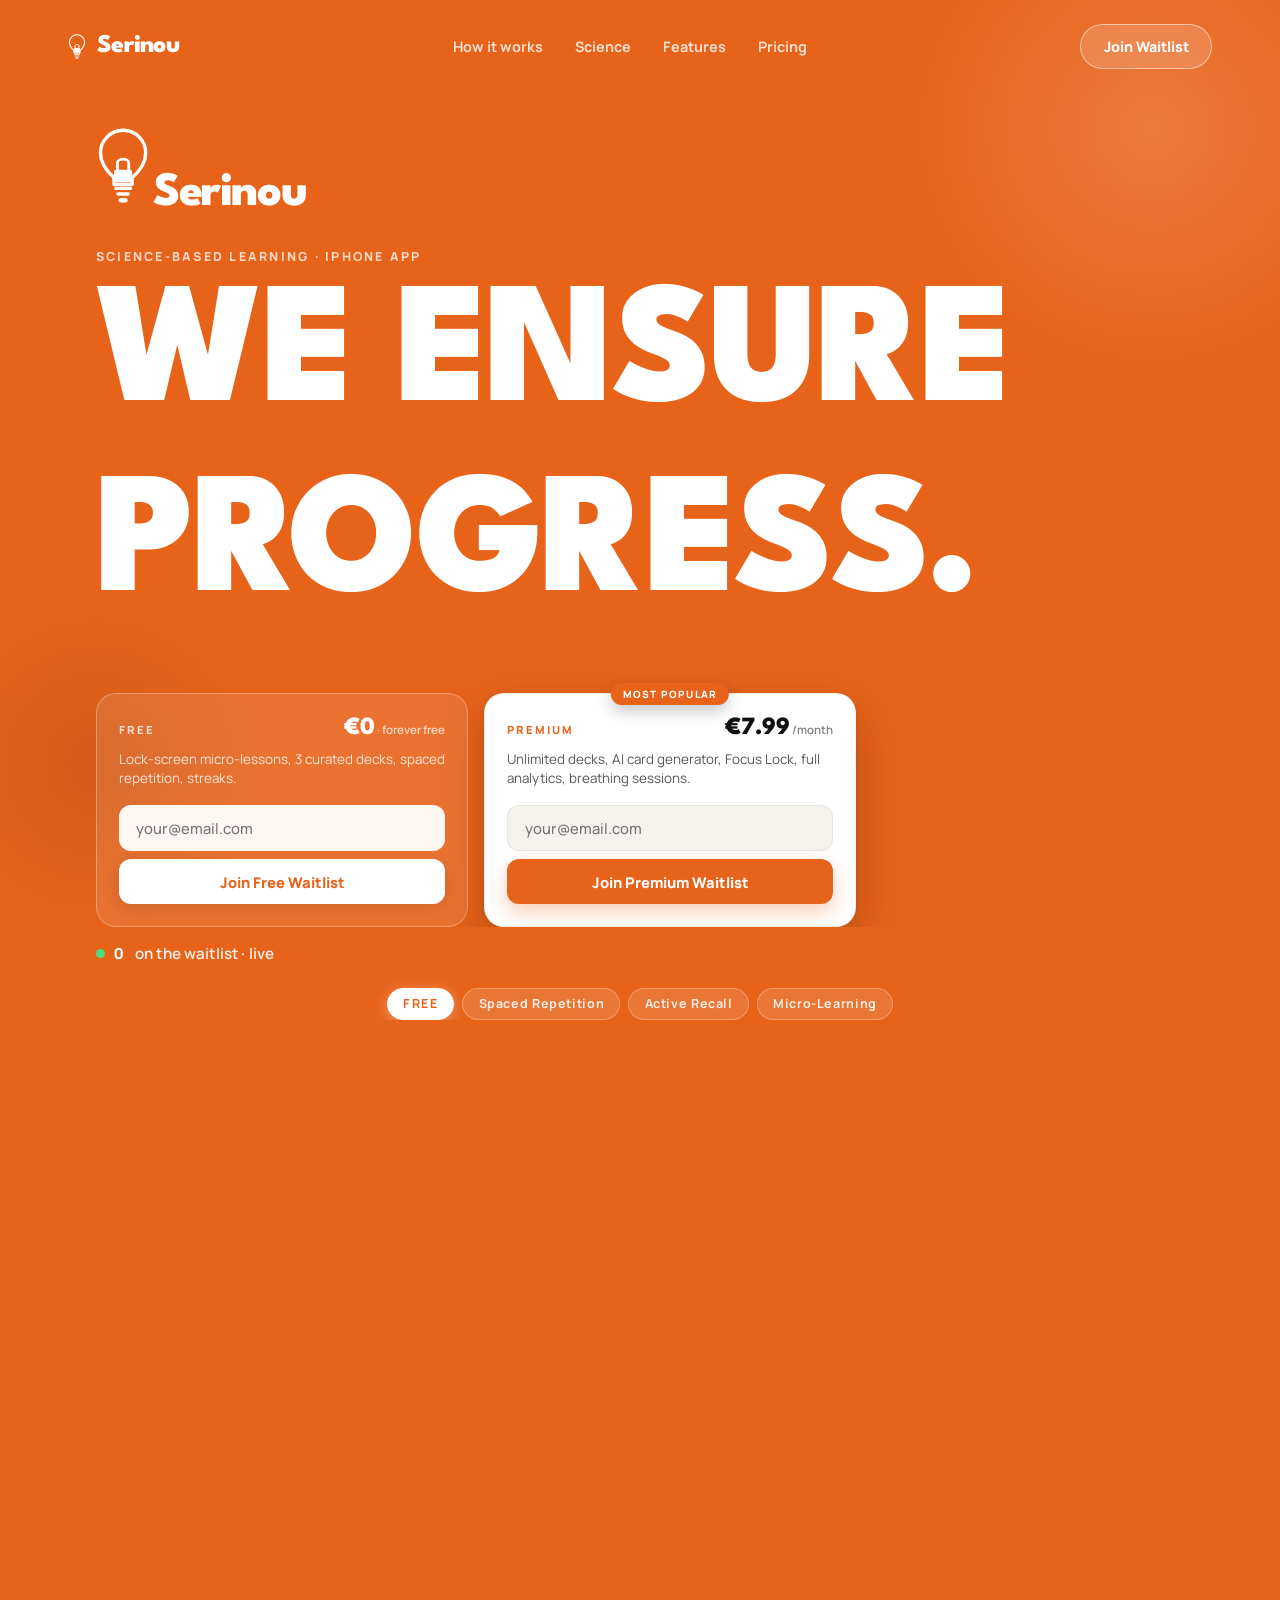
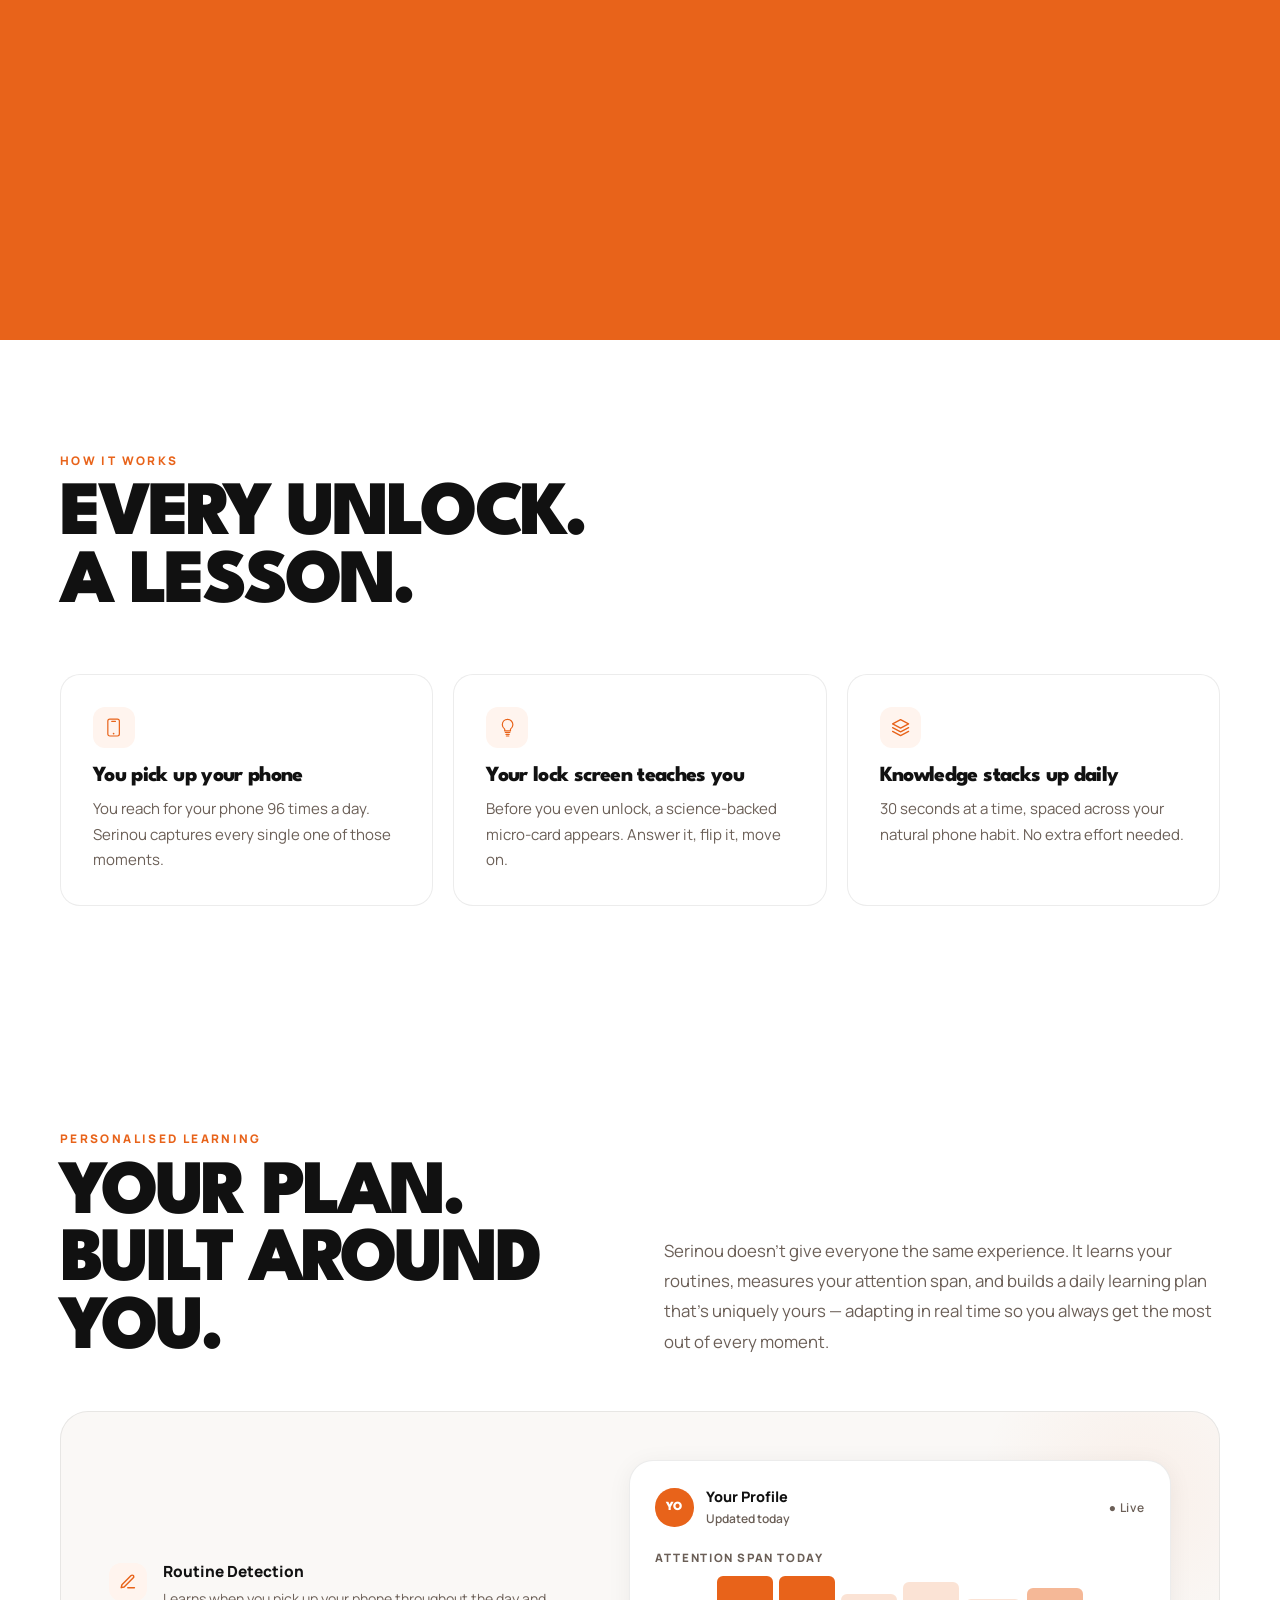
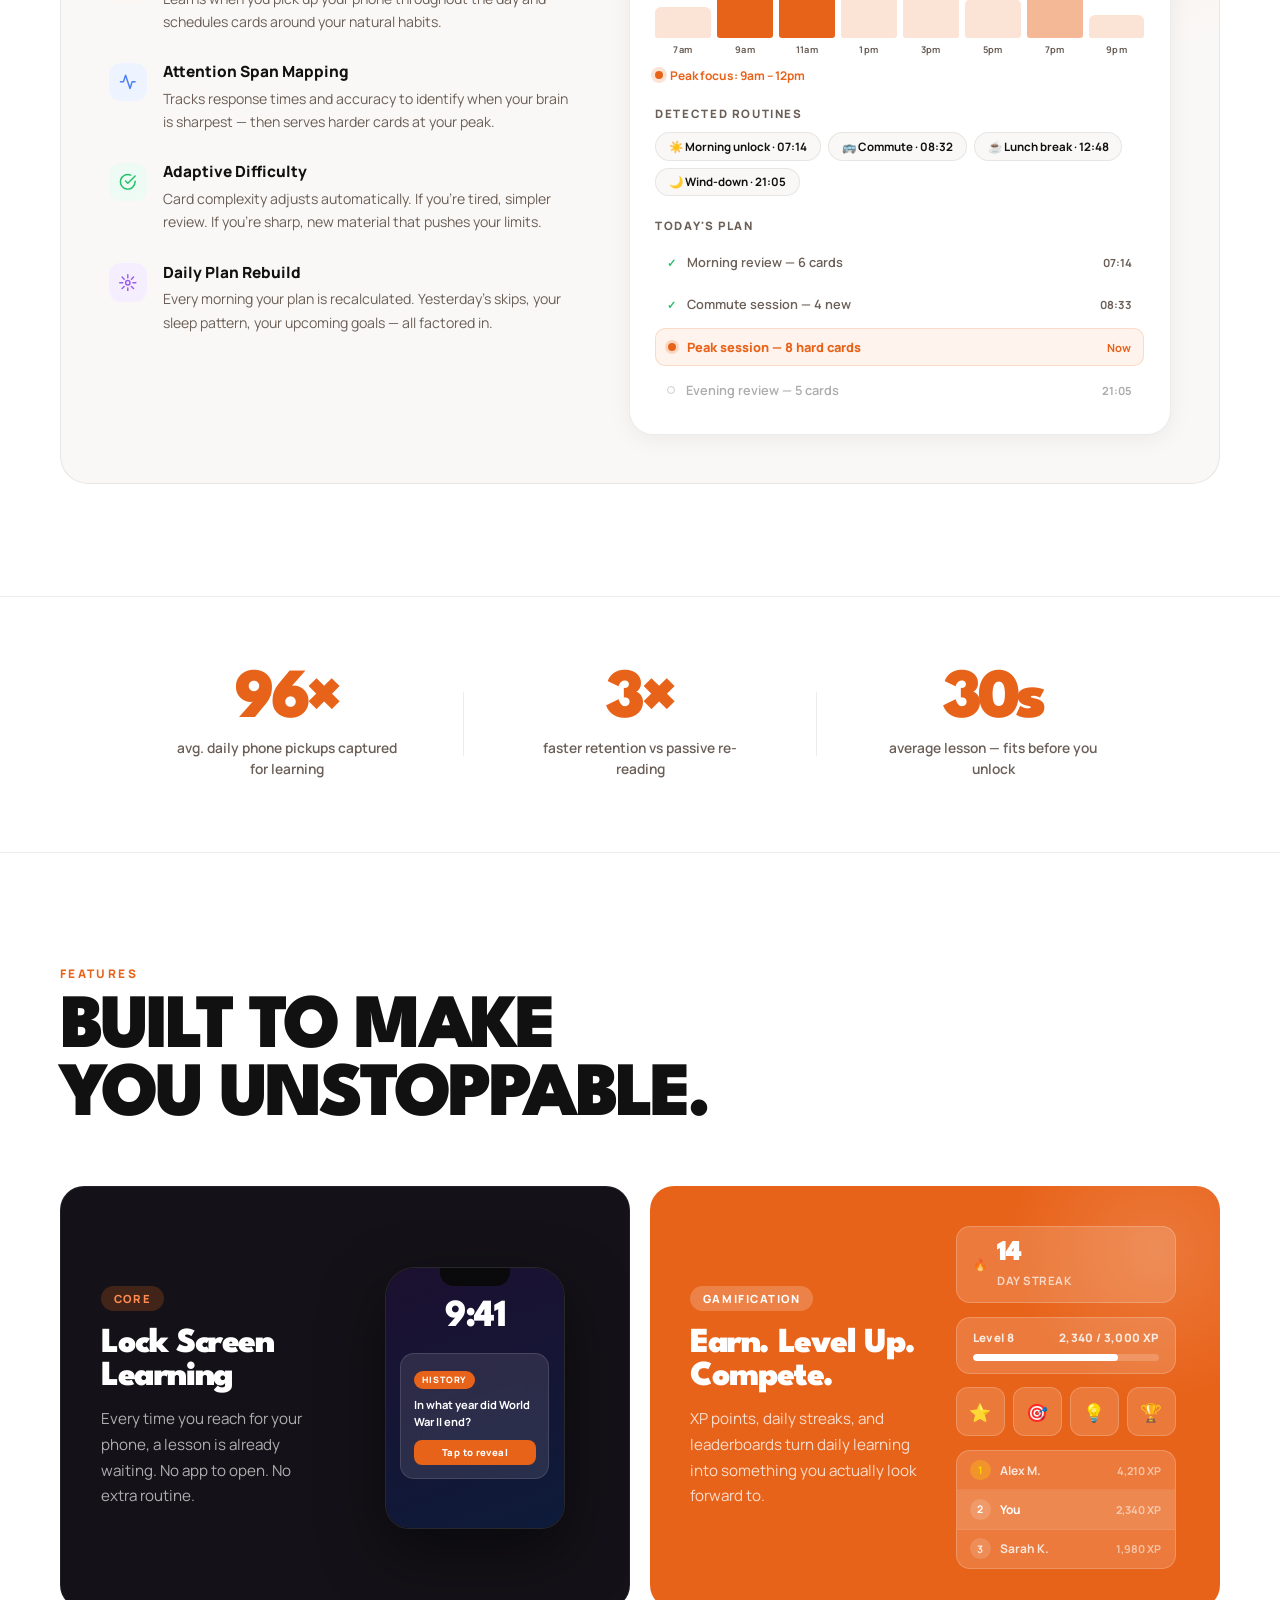
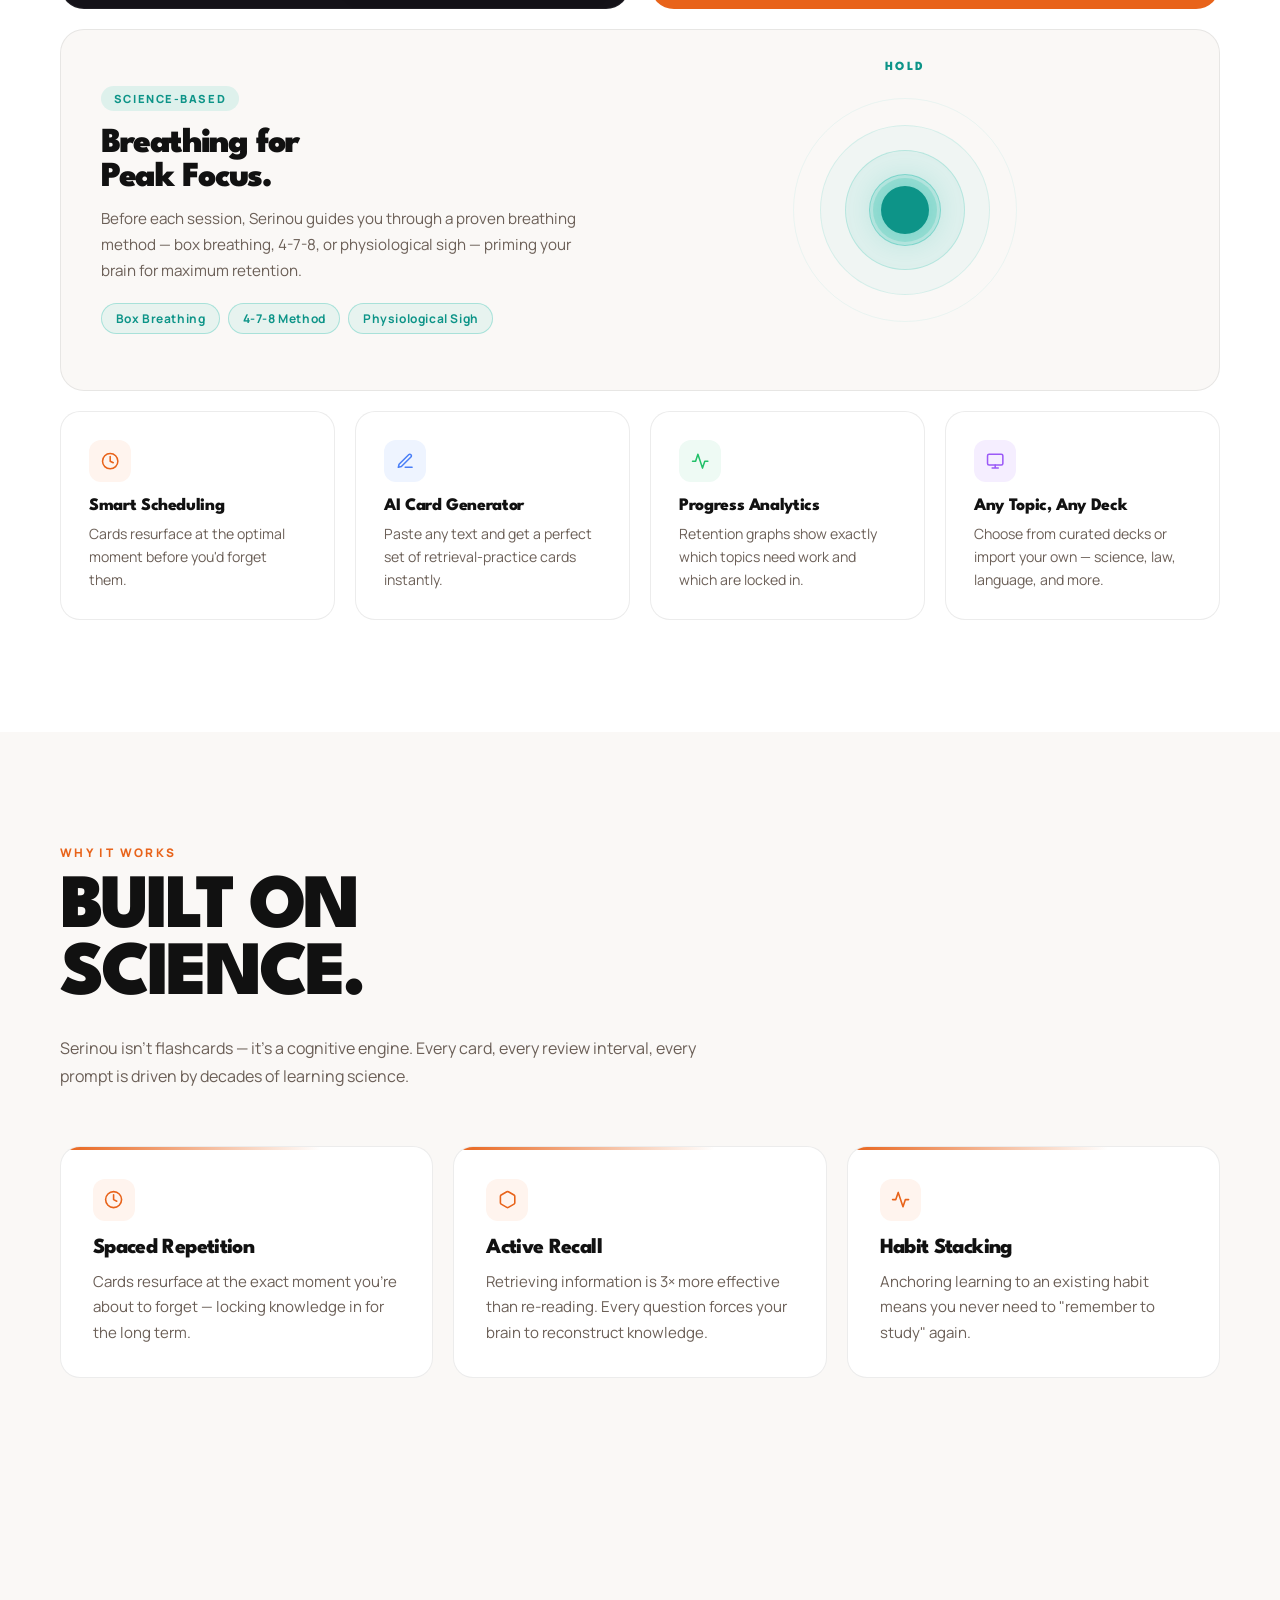
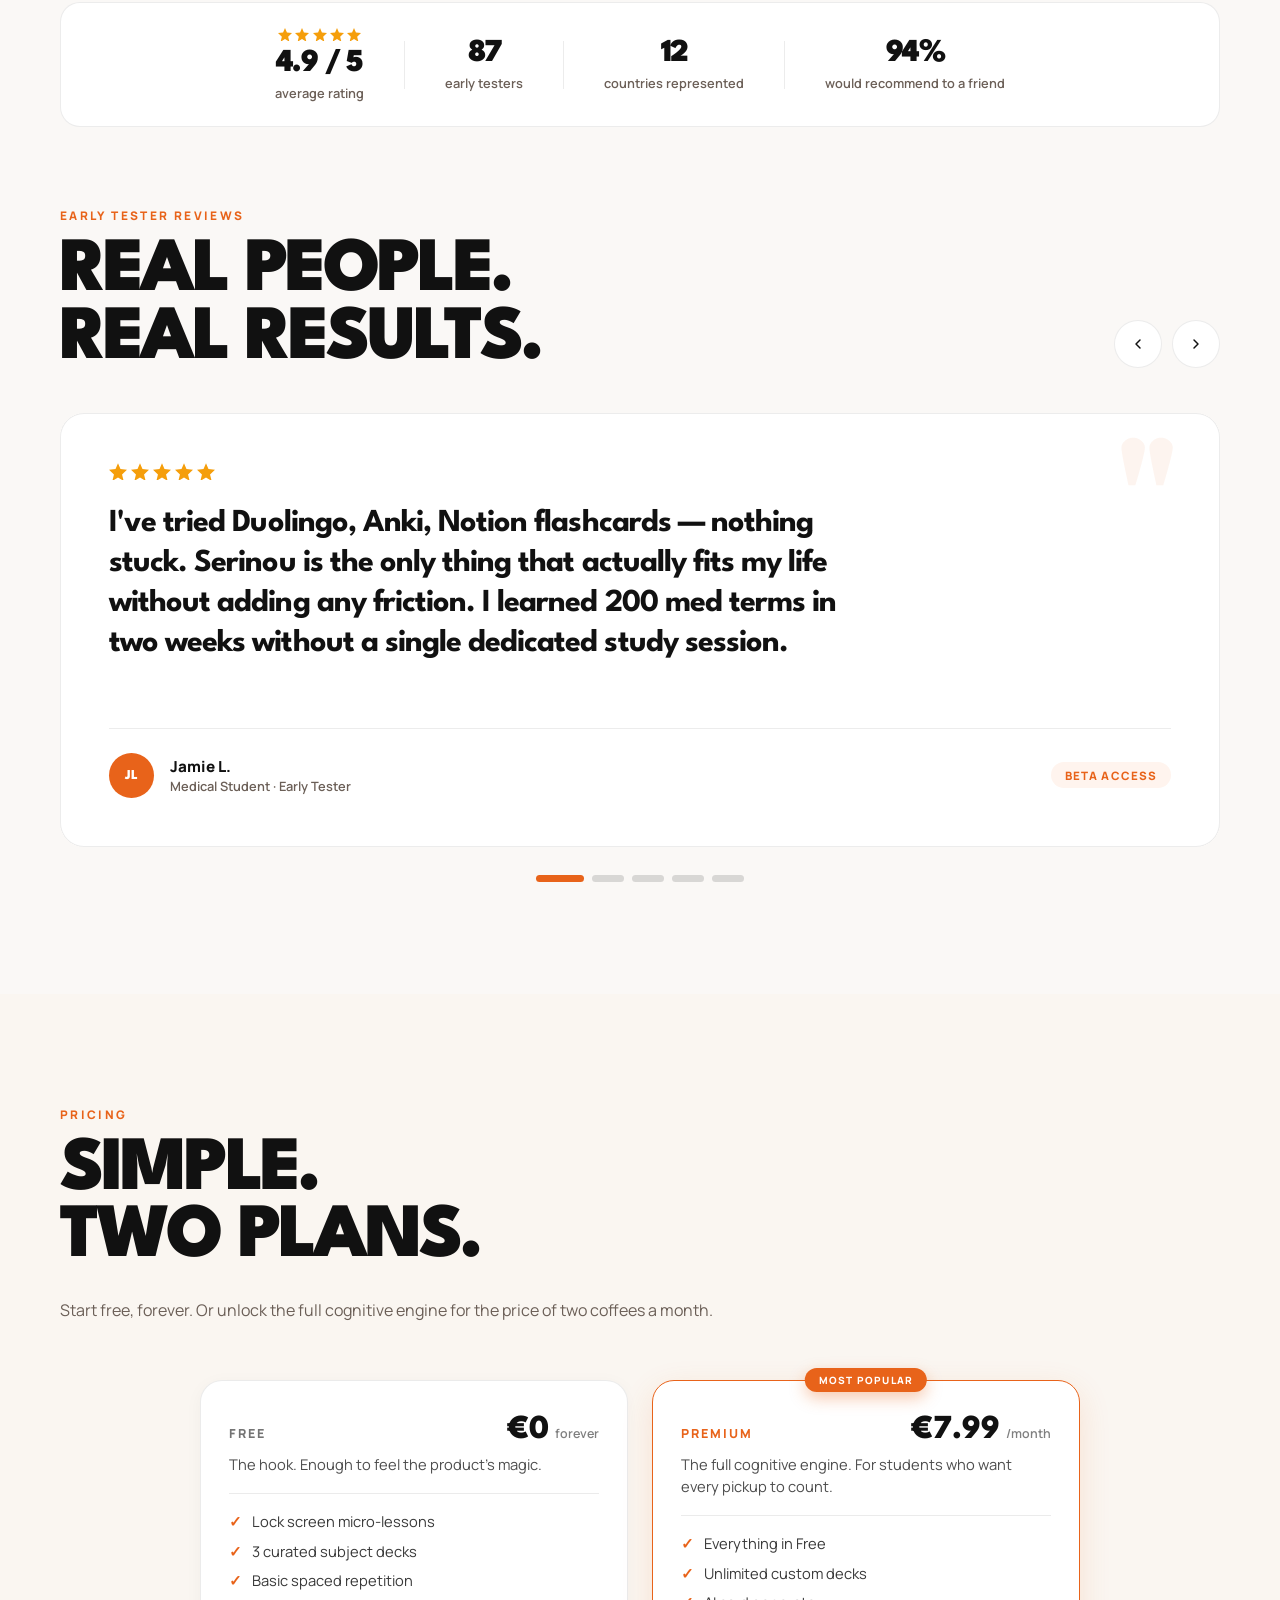
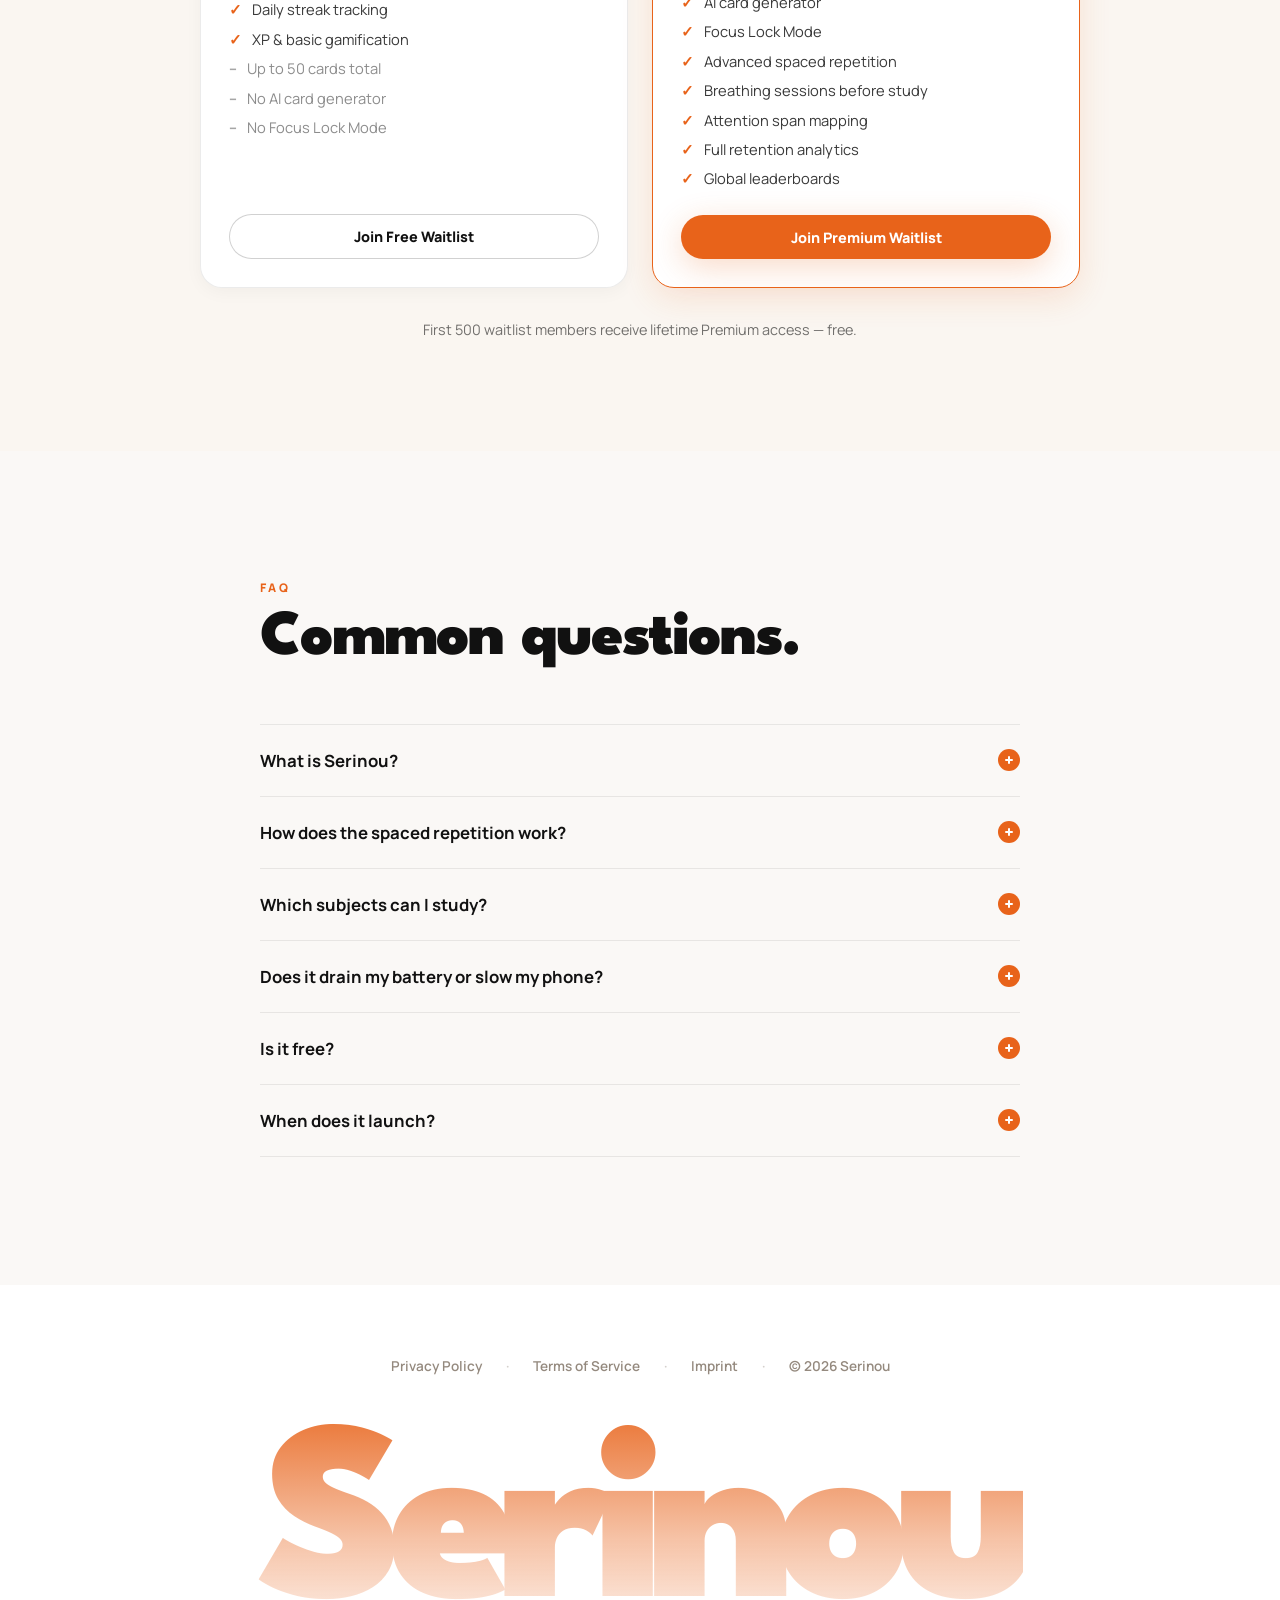
==== commit 4899a7e2: "Refine dual-tier waitlist UI: light Premium card, tighter mobile layout - Premium card now solid whi" ====
--- a/index.html
+++ b/index.html
@@ -79,7 +79,7 @@
                 <div class="tier-card tier-card-free" id="waitlist-free">
                   <div class="tier-card-head">
                     <span class="tier-card-label">Free</span>
-                    <span class="tier-card-price">€0<span>/forever</span></span>
+                    <span class="tier-card-price">€0<span>· forever free</span></span>
                   </div>
                   <p class="tier-card-desc">Lock-screen micro-lessons, 3 curated decks, spaced repetition, streaks.</p>
                   <form class="tier-waitlist-form" id="hero-waitlist-form-free" data-tier="free" novalidate>
--- a/styles.css
+++ b/styles.css
@@ -505,44 +505,50 @@
 .tier-waitlist-row {
   display: grid;
   grid-template-columns: 1fr 1fr;
-  gap: 1.25rem;
+  gap: 1rem;
   width: 100%;
-  margin-top: 2.5rem;
+  max-width: 760px;
+  margin: 2.5rem 0 0;
   scroll-margin-top: 6rem;
+  align-items: stretch;
 }
 
 .tier-card {
   position: relative;
   display: flex;
   flex-direction: column;
-  padding: 1.6rem 1.5rem 1.4rem;
-  border-radius: 22px;
-  background: rgba(255,255,255,0.08);
-  border: 1px solid rgba(255,255,255,0.22);
+  padding: 1.4rem 1.35rem 1.35rem;
+  border-radius: 20px;
+  transition: transform 220ms ease, box-shadow 220ms ease, border-color 220ms ease, background 220ms ease;
+}
+
+.tier-card:hover { transform: translateY(-2px); }
+
+.tier-card.is-targeted {
+  box-shadow: 0 0 0 3px rgba(255,255,255,0.55), 0 12px 40px rgba(0,0,0,0.22);
+  transition: box-shadow 600ms ease;
+}
+
+/* FREE — glassy, subtle */
+.tier-card-free {
+  background: rgba(255,255,255,0.10);
+  border: 1px solid rgba(255,255,255,0.28);
   backdrop-filter: blur(14px);
   -webkit-backdrop-filter: blur(14px);
-  transition: transform 220ms ease, box-shadow 220ms ease, border-color 220ms ease, background 220ms ease;
-}
-
-.tier-card:hover {
-  transform: translateY(-2px);
-  background: rgba(255,255,255,0.11);
-  border-color: rgba(255,255,255,0.34);
-}
-
-.tier-card.is-targeted {
-  box-shadow: 0 0 0 3px rgba(255,255,255,0.45), 0 12px 40px rgba(0,0,0,0.18);
-  transition: box-shadow 600ms ease;
-}
-
+}
+.tier-card-free:hover {
+  background: rgba(255,255,255,0.14);
+  border-color: rgba(255,255,255,0.42);
+}
+
+/* PREMIUM — solid light card, strong contrast */
 .tier-card-pro {
-  background: rgba(255,255,255,0.12);
-  border-color: rgba(255,255,255,0.45);
-  box-shadow: 0 12px 36px rgba(0,0,0,0.18);
+  background: #fff;
+  border: 1px solid rgba(0,0,0,0.06);
+  box-shadow: 0 18px 48px rgba(0,0,0,0.22), 0 2px 6px rgba(0,0,0,0.08);
 }
 .tier-card-pro:hover {
-  background: rgba(255,255,255,0.16);
-  border-color: rgba(255,255,255,0.6);
+  box-shadow: 0 22px 56px rgba(0,0,0,0.28), 0 2px 6px rgba(0,0,0,0.08);
 }
 
 .tier-card-badge {
@@ -550,15 +556,15 @@
   top: -11px;
   left: 50%;
   transform: translateX(-50%);
-  background: #fff;
-  color: var(--orange);
+  background: var(--orange);
+  color: #fff;
   font-size: 10px;
   font-weight: 800;
-  padding: 4px 14px;
+  padding: 4px 12px;
   border-radius: 999px;
-  letter-spacing: 0.1em;
+  letter-spacing: 0.12em;
   text-transform: uppercase;
-  box-shadow: 0 4px 14px rgba(0,0,0,0.16);
+  box-shadow: 0 6px 16px rgba(0,0,0,0.22);
   white-space: nowrap;
 }
 
@@ -567,76 +573,105 @@
   align-items: baseline;
   justify-content: space-between;
   gap: 0.6rem;
-  margin-bottom: 0.65rem;
+  margin-bottom: 0.55rem;
 }
 
 .tier-card-label {
-  font-size: 0.72rem;
-  font-weight: 800;
-  letter-spacing: 0.16em;
+  font-size: 0.7rem;
+  font-weight: 800;
+  letter-spacing: 0.18em;
   text-transform: uppercase;
-  color: rgba(255,255,255,0.78);
-}
-
-.tier-card-label-pro {
-  color: #fff;
-}
+}
+
+.tier-card-free .tier-card-label   { color: rgba(255,255,255,0.78); }
+.tier-card-free .tier-card-price   { color: #fff; }
+.tier-card-free .tier-card-price span { color: rgba(255,255,255,0.72); }
+.tier-card-free .tier-card-desc    { color: rgba(255,255,255,0.82); }
+
+.tier-card-pro .tier-card-label    { color: var(--orange); }
+.tier-card-pro .tier-card-price    { color: var(--ink, #1a1a1a); }
+.tier-card-pro .tier-card-price span { color: rgba(0,0,0,0.5); }
+.tier-card-pro .tier-card-desc     { color: rgba(0,0,0,0.66); }
 
 .tier-card-price {
   font-family: "League Spartan", sans-serif;
-  font-size: 1.65rem;
-  font-weight: 800;
-  color: #fff;
+  font-size: 1.55rem;
+  font-weight: 800;
   line-height: 1;
-}
-
+  white-space: nowrap;
+}
 .tier-card-price span {
   font-family: "Manrope", sans-serif;
-  font-size: 0.75rem;
+  font-size: 0.72rem;
   font-weight: 600;
-  color: rgba(255,255,255,0.7);
-  margin-left: 0.2rem;
+  margin-left: 0.15rem;
   letter-spacing: 0;
 }
 
 .tier-card-desc {
-  margin: 0 0 1.1rem;
-  font-size: 0.86rem;
+  margin: 0 0 1rem;
+  font-size: 0.84rem;
   line-height: 1.45;
-  color: rgba(255,255,255,0.82);
-  min-height: 2.7em;
 }
 
 .tier-waitlist-form {
   display: flex;
   flex-direction: column;
-  gap: 0.55rem;
+  gap: 0.5rem;
+  margin-top: auto;
 }
 
 .tier-input {
   width: 100%;
-  min-height: 3rem;
-  padding: 0.85rem 1.2rem;
-  font-size: 0.95rem;
+  min-height: 2.85rem;
+  padding: 0.75rem 1.1rem;
+  font-size: 0.92rem;
+  font-weight: 500;
   text-align: left;
+  border-radius: 12px;
+}
+
+/* Free card has its own slightly translucent input look */
+.tier-card-free .tier-input {
+  background: rgba(255,255,255,0.95);
+}
+.tier-card-pro .tier-input {
+  background: #f6f3ee;
+  border: 1px solid rgba(0,0,0,0.06);
+}
+.tier-card-pro .tier-input:focus {
+  box-shadow: 0 0 0 3px rgba(232,99,26,0.22);
+  background: #fff;
 }
 
 .tier-submit {
   width: 100%;
-  min-height: 3rem;
-  padding: 0.85rem 1.2rem;
-  font-size: 0.95rem;
+  min-height: 2.85rem;
+  padding: 0.75rem 1.1rem;
+  font-size: 0.92rem;
+  font-weight: 800;
   text-align: center;
-}
-
+  border-radius: 12px;
+}
+
+/* Free CTA: white-on-glass */
+.tier-card-free .tier-submit {
+  background: #fff;
+  color: var(--orange);
+}
+.tier-card-free .tier-submit:hover {
+  background: rgba(255,255,255,0.92);
+}
+
+/* Premium CTA: solid orange on white card → high contrast */
 .button-orange {
   background: var(--orange);
   color: #fff;
-  box-shadow: 0 6px 20px rgba(232,99,26,0.45);
+  box-shadow: 0 8px 20px rgba(232,99,26,0.32);
 }
 .button-orange:hover {
   background: var(--orange-hover, #d75516);
-  box-shadow: 0 8px 24px rgba(232,99,26,0.55);
+  box-shadow: 0 10px 26px rgba(232,99,26,0.42);
 }
 .button-orange.is-submitted,
 .button-orange.is-submitted:hover {
@@ -647,26 +682,33 @@
   opacity: 1;
 }
 
+/* Confirm/error per card — color adapts to card bg */
 .tier-confirm {
   margin: 0.7rem 0 0;
-  font-size: 0.86rem;
+  font-size: 0.84rem;
   font-weight: 700;
-  color: #d6ffe9;
-}
-
+}
 .tier-error {
   margin: 0.55rem 0 0;
-  font-size: 0.82rem;
+  font-size: 0.8rem;
   font-weight: 600;
-  color: #ffdcd0;
-}
+}
+.tier-card-free .tier-confirm { color: #d6ffe9; }
+.tier-card-free .tier-error   { color: #ffdcd0; }
+.tier-card-pro  .tier-confirm { color: #15803d; }
+.tier-card-pro  .tier-error   { color: #b91c1c; }
 
 @media (max-width: 760px) {
   .tier-waitlist-row {
     grid-template-columns: 1fr;
     gap: 1.5rem;
+    margin-top: 2rem;
   }
-  .tier-card-desc { min-height: 0; }
+  .tier-card { padding: 1.3rem 1.2rem 1.25rem; }
+  .tier-card-pro { box-shadow: 0 10px 28px rgba(0,0,0,0.18); }
+  .tier-card-head { margin-bottom: 0.4rem; }
+  .tier-card-price { font-size: 1.45rem; }
+  .tier-card-desc { font-size: 0.82rem; margin-bottom: 0.85rem; }
 }
 
 .hero-pills {
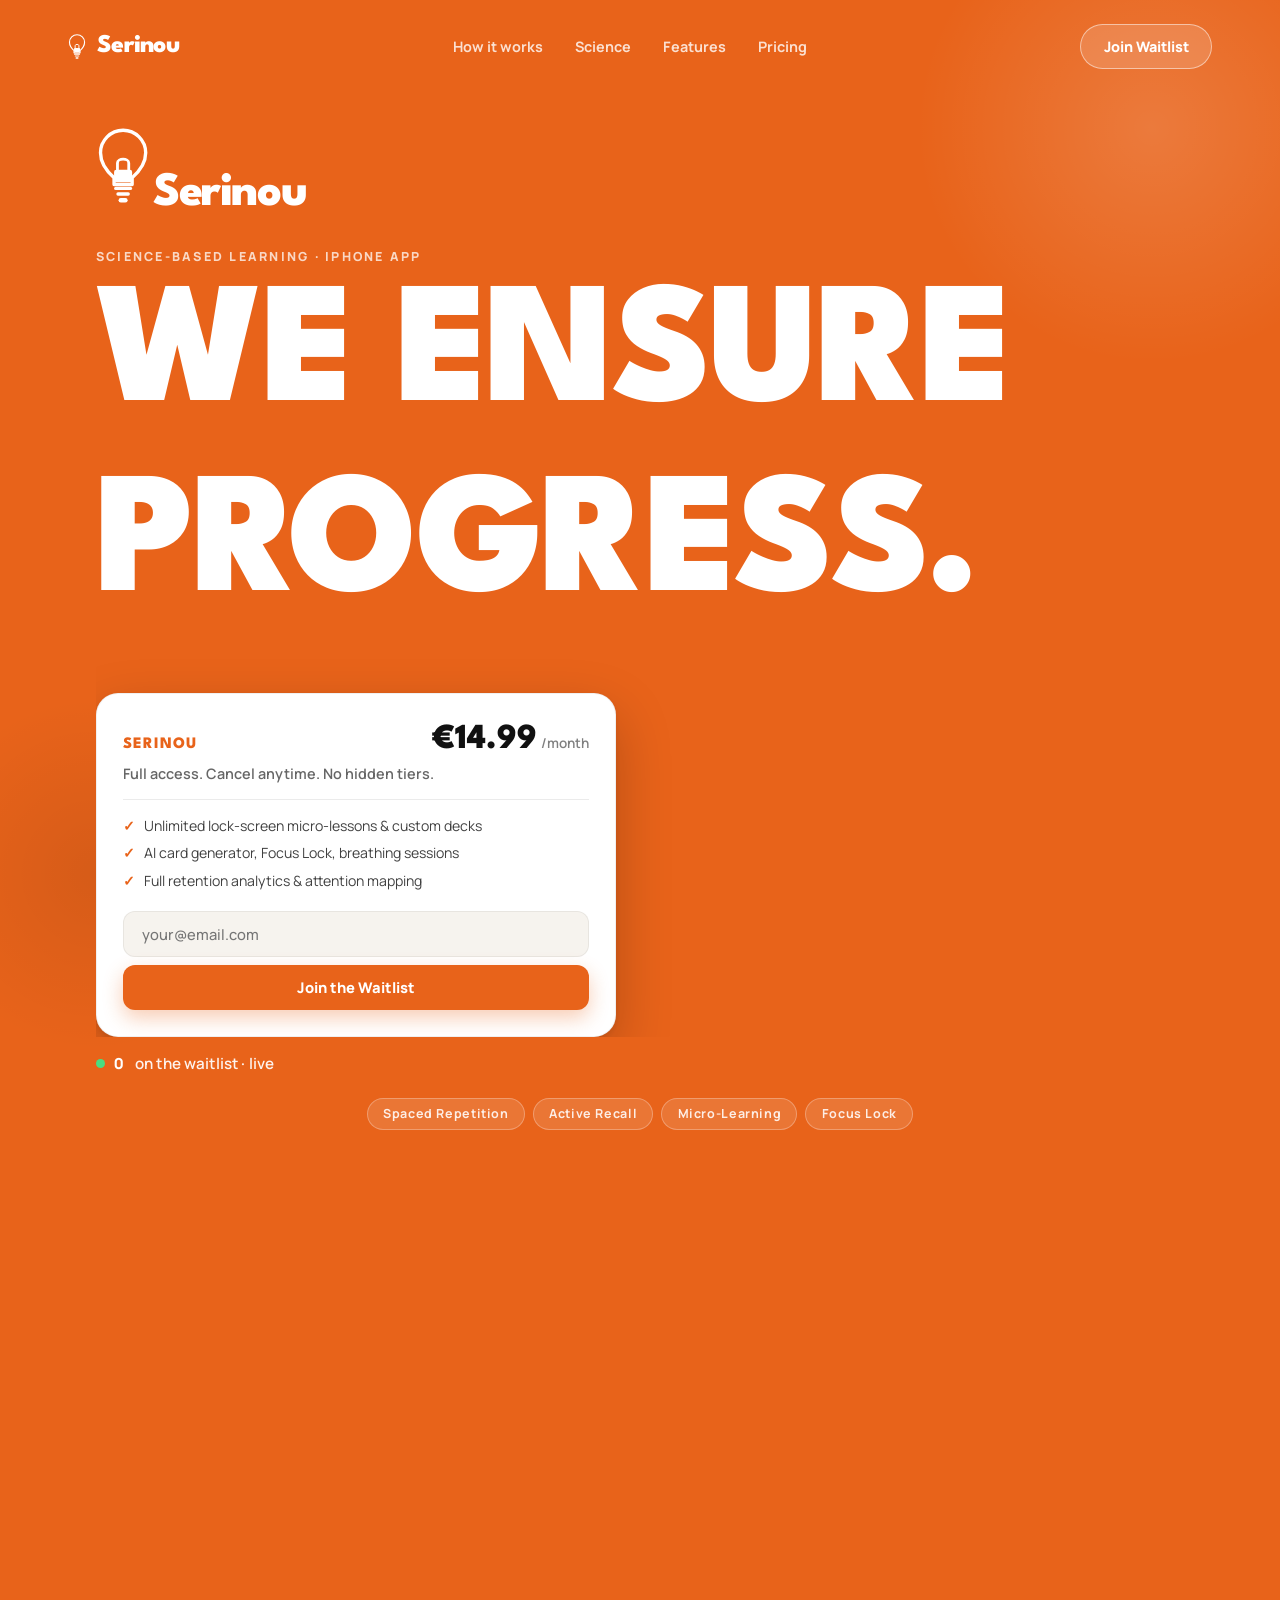
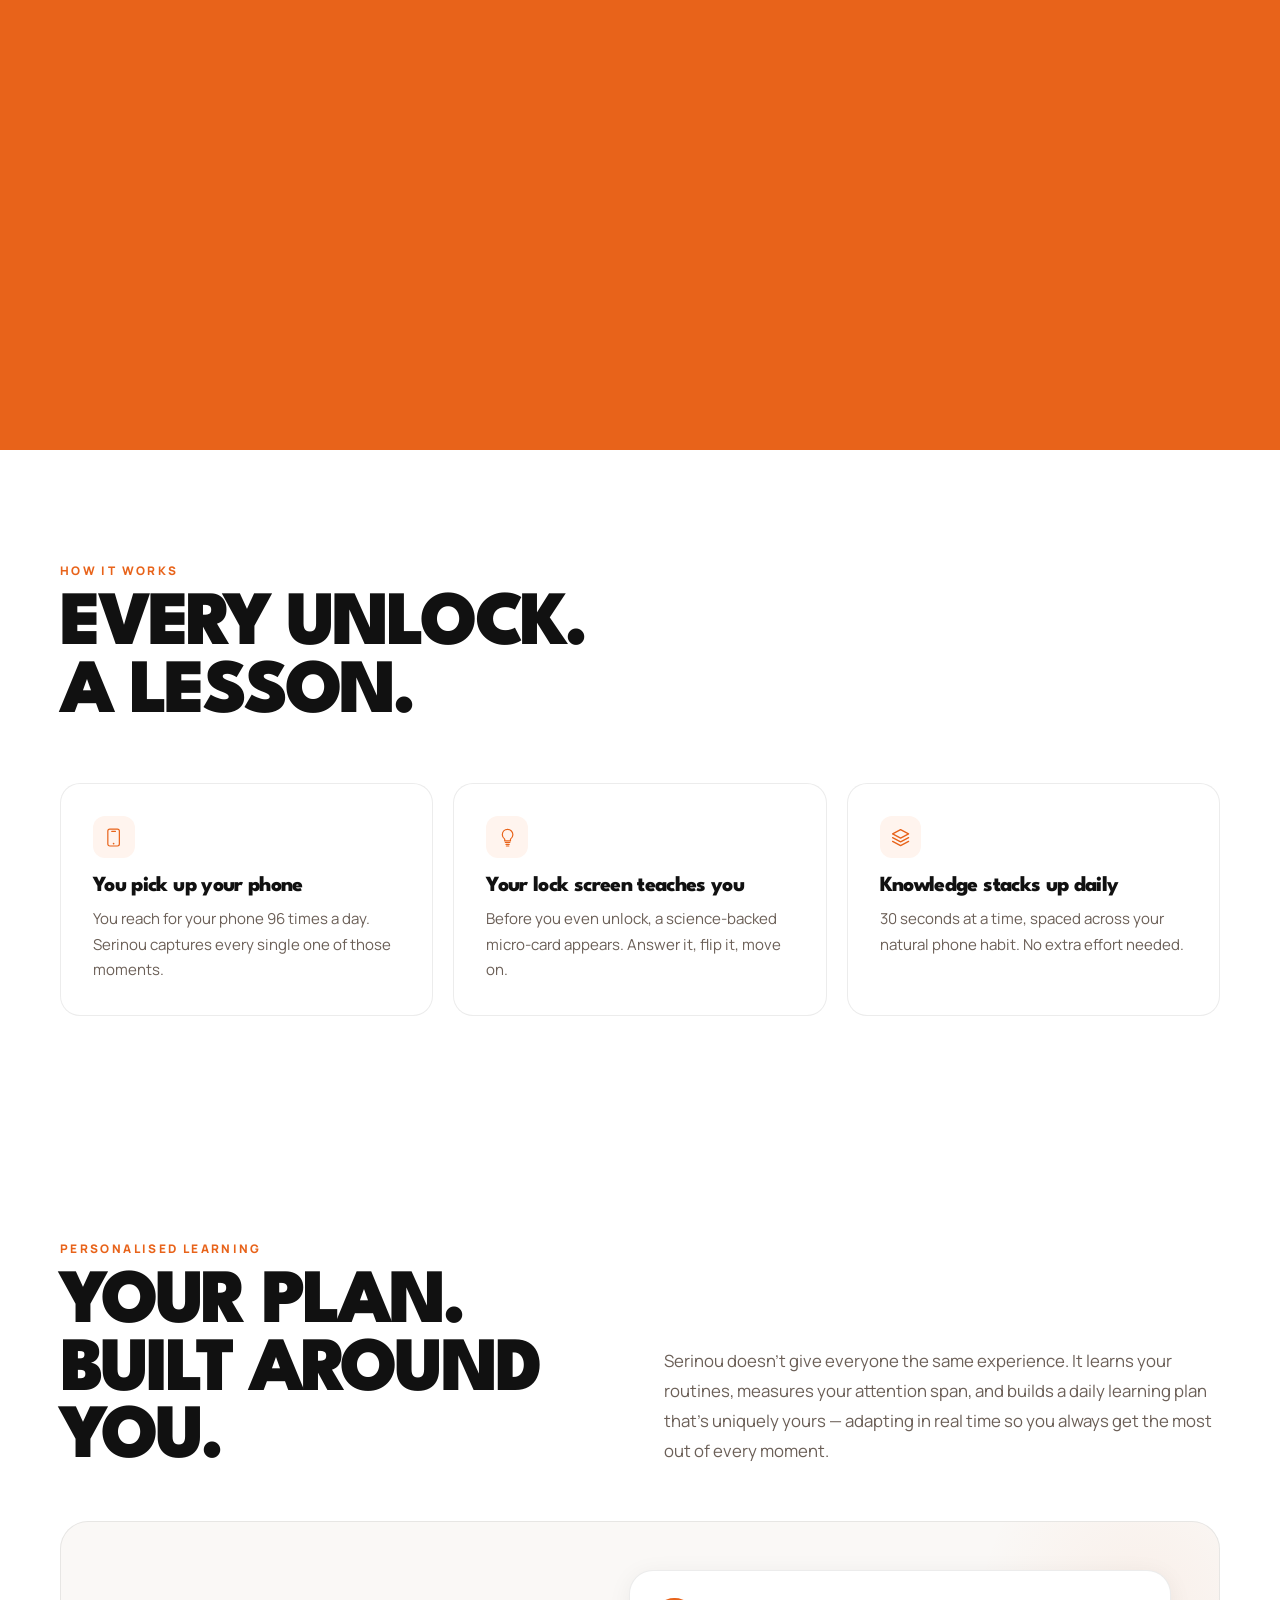
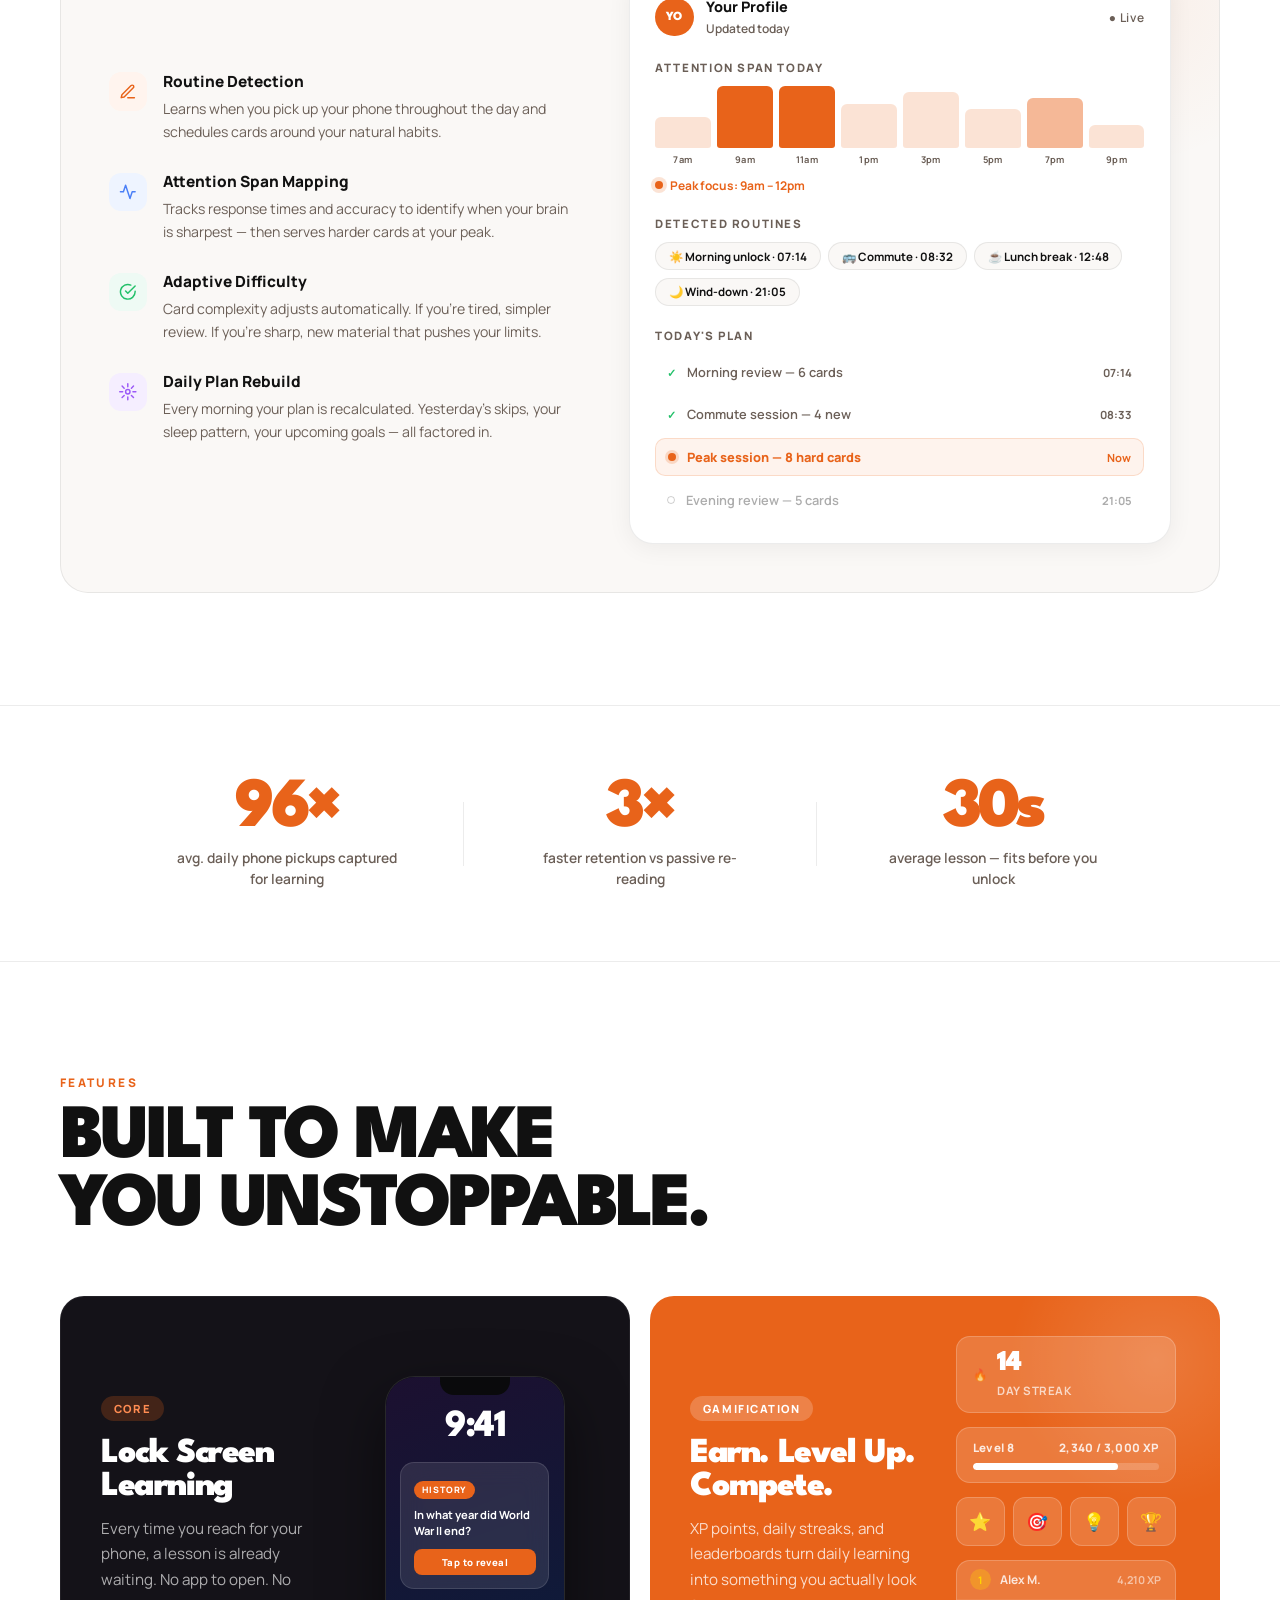
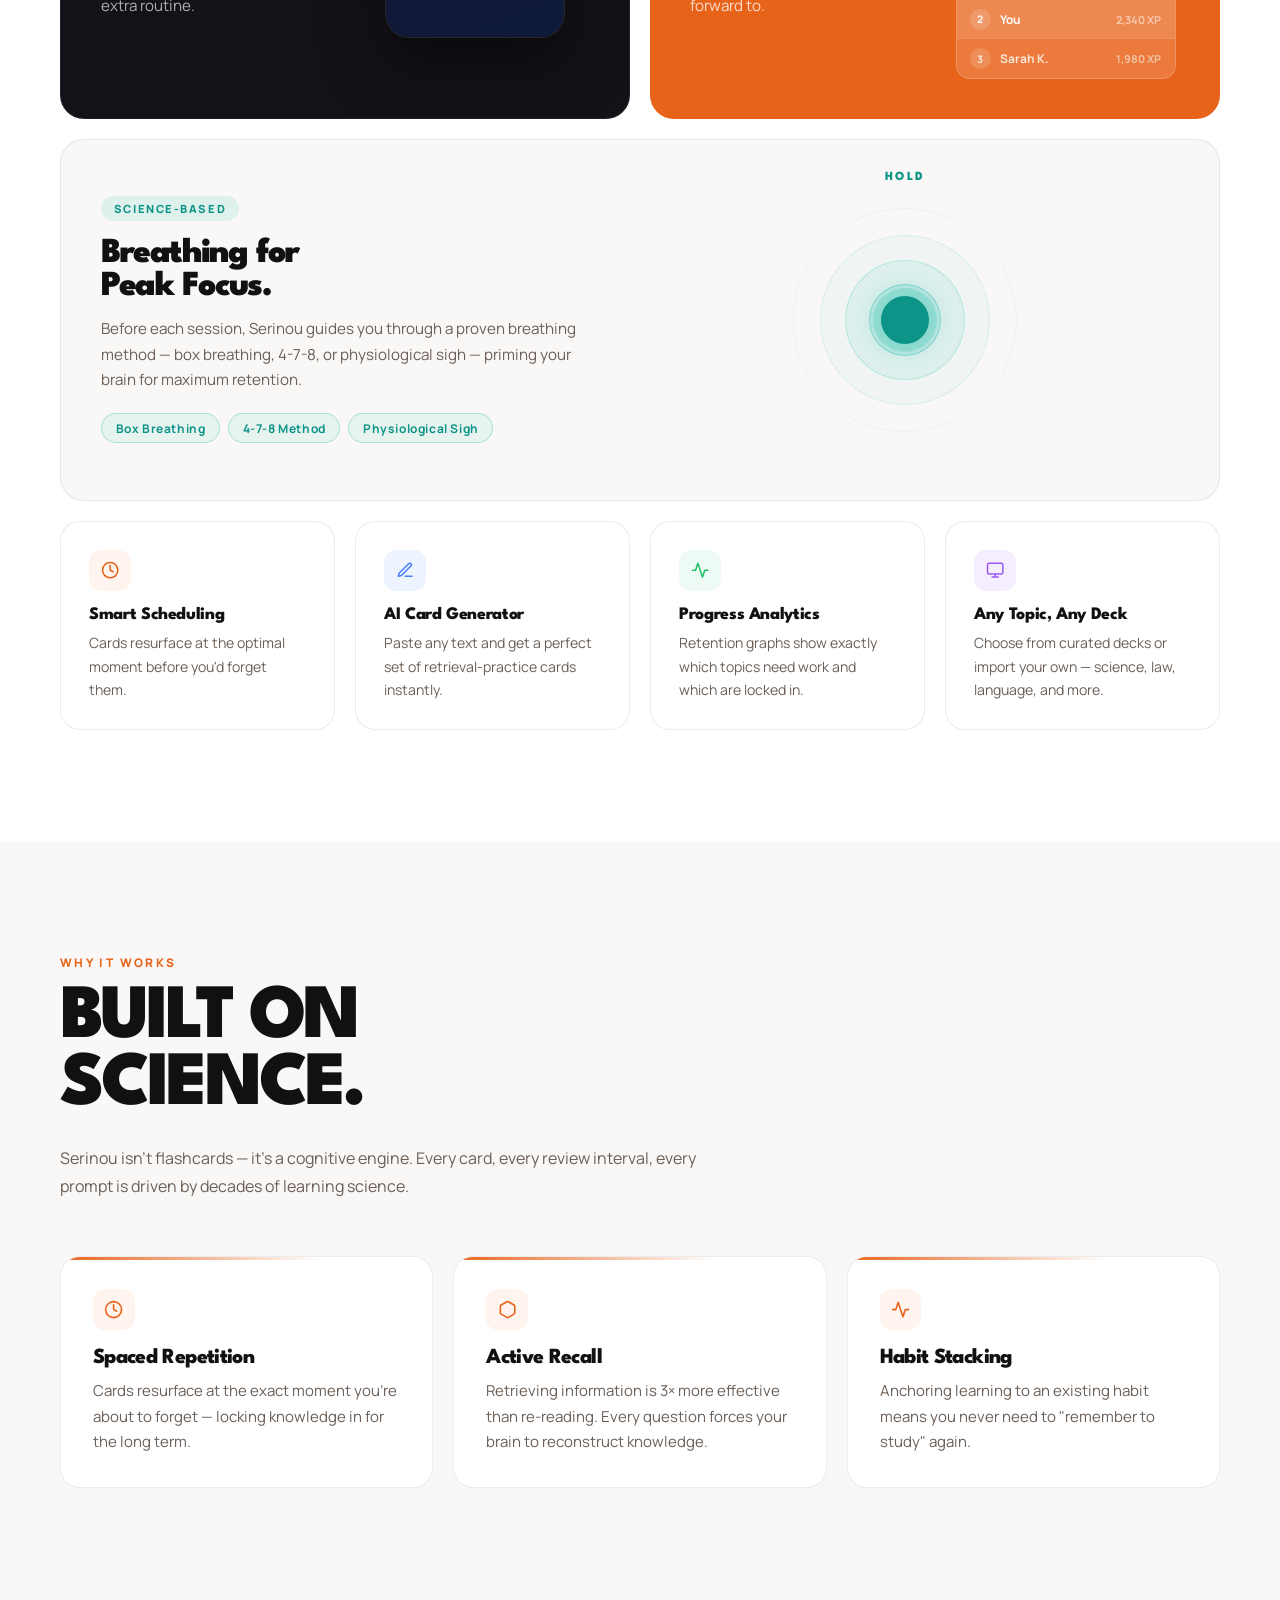
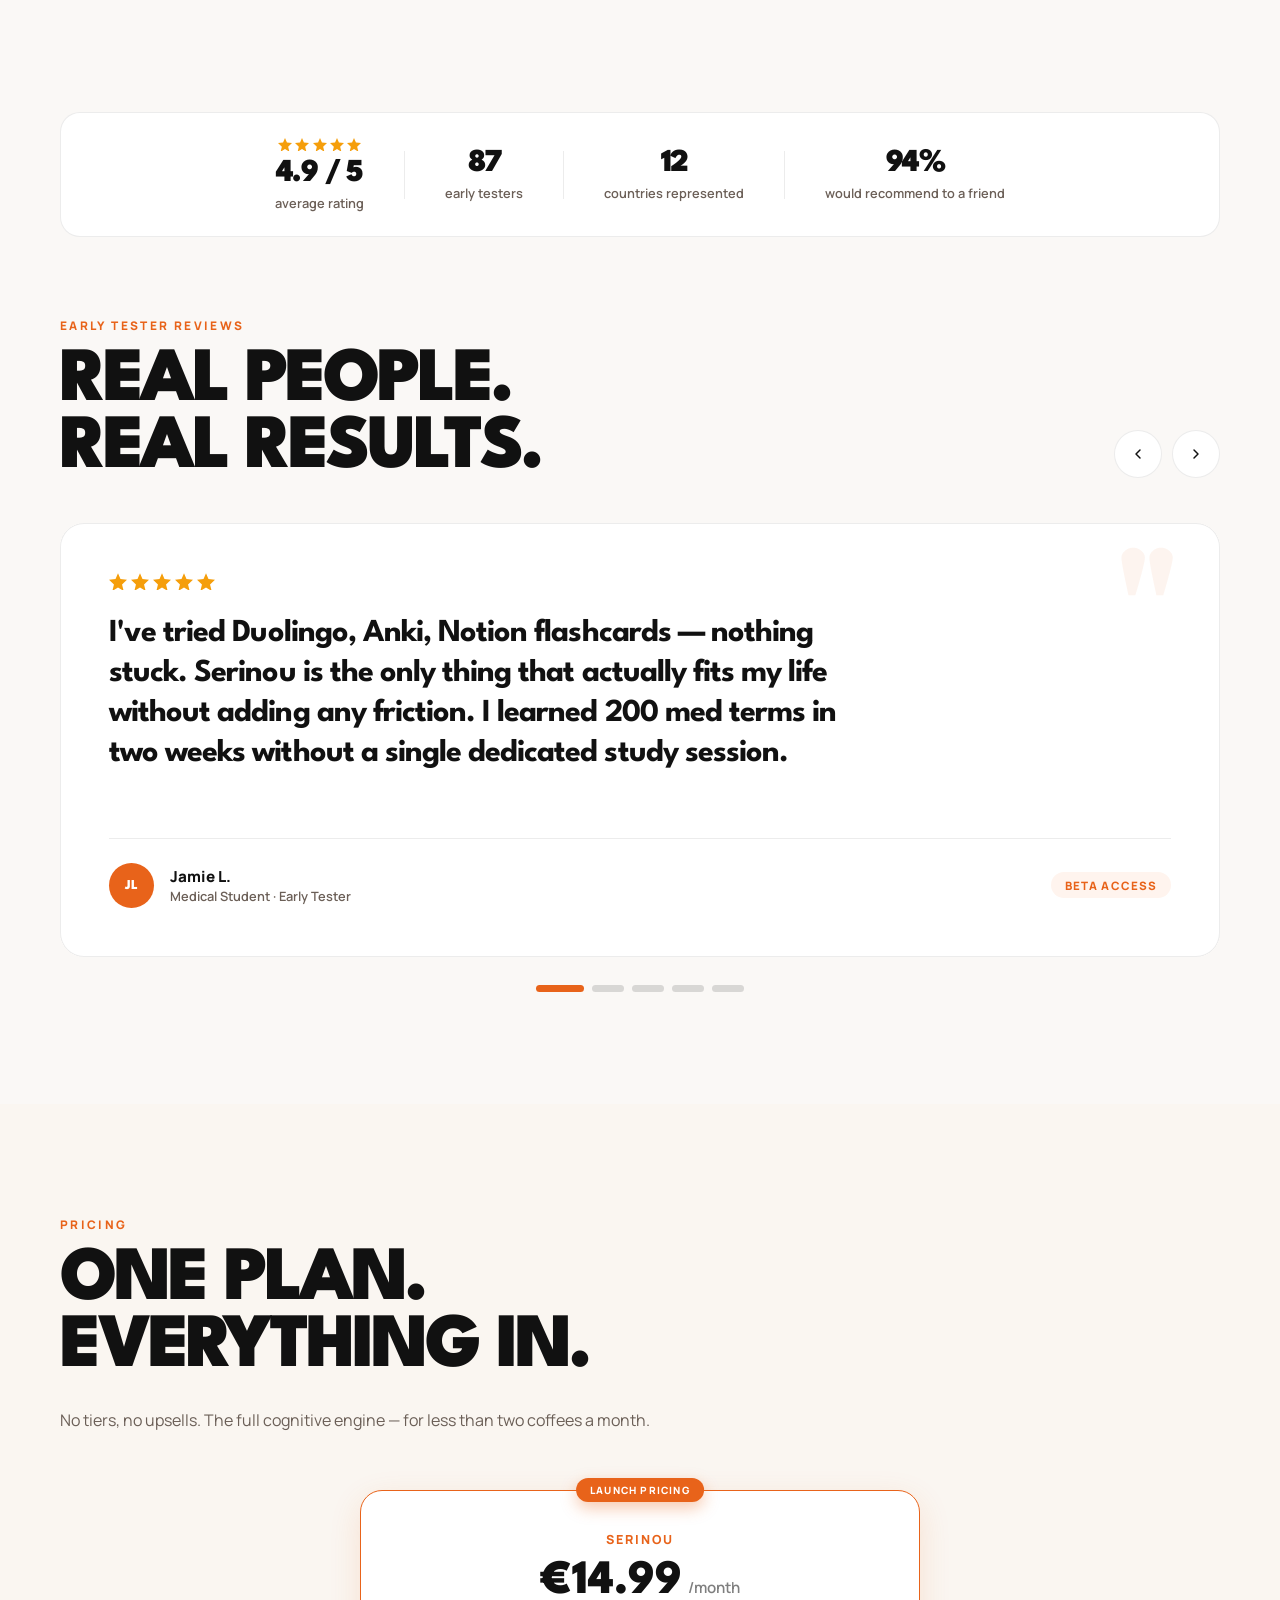
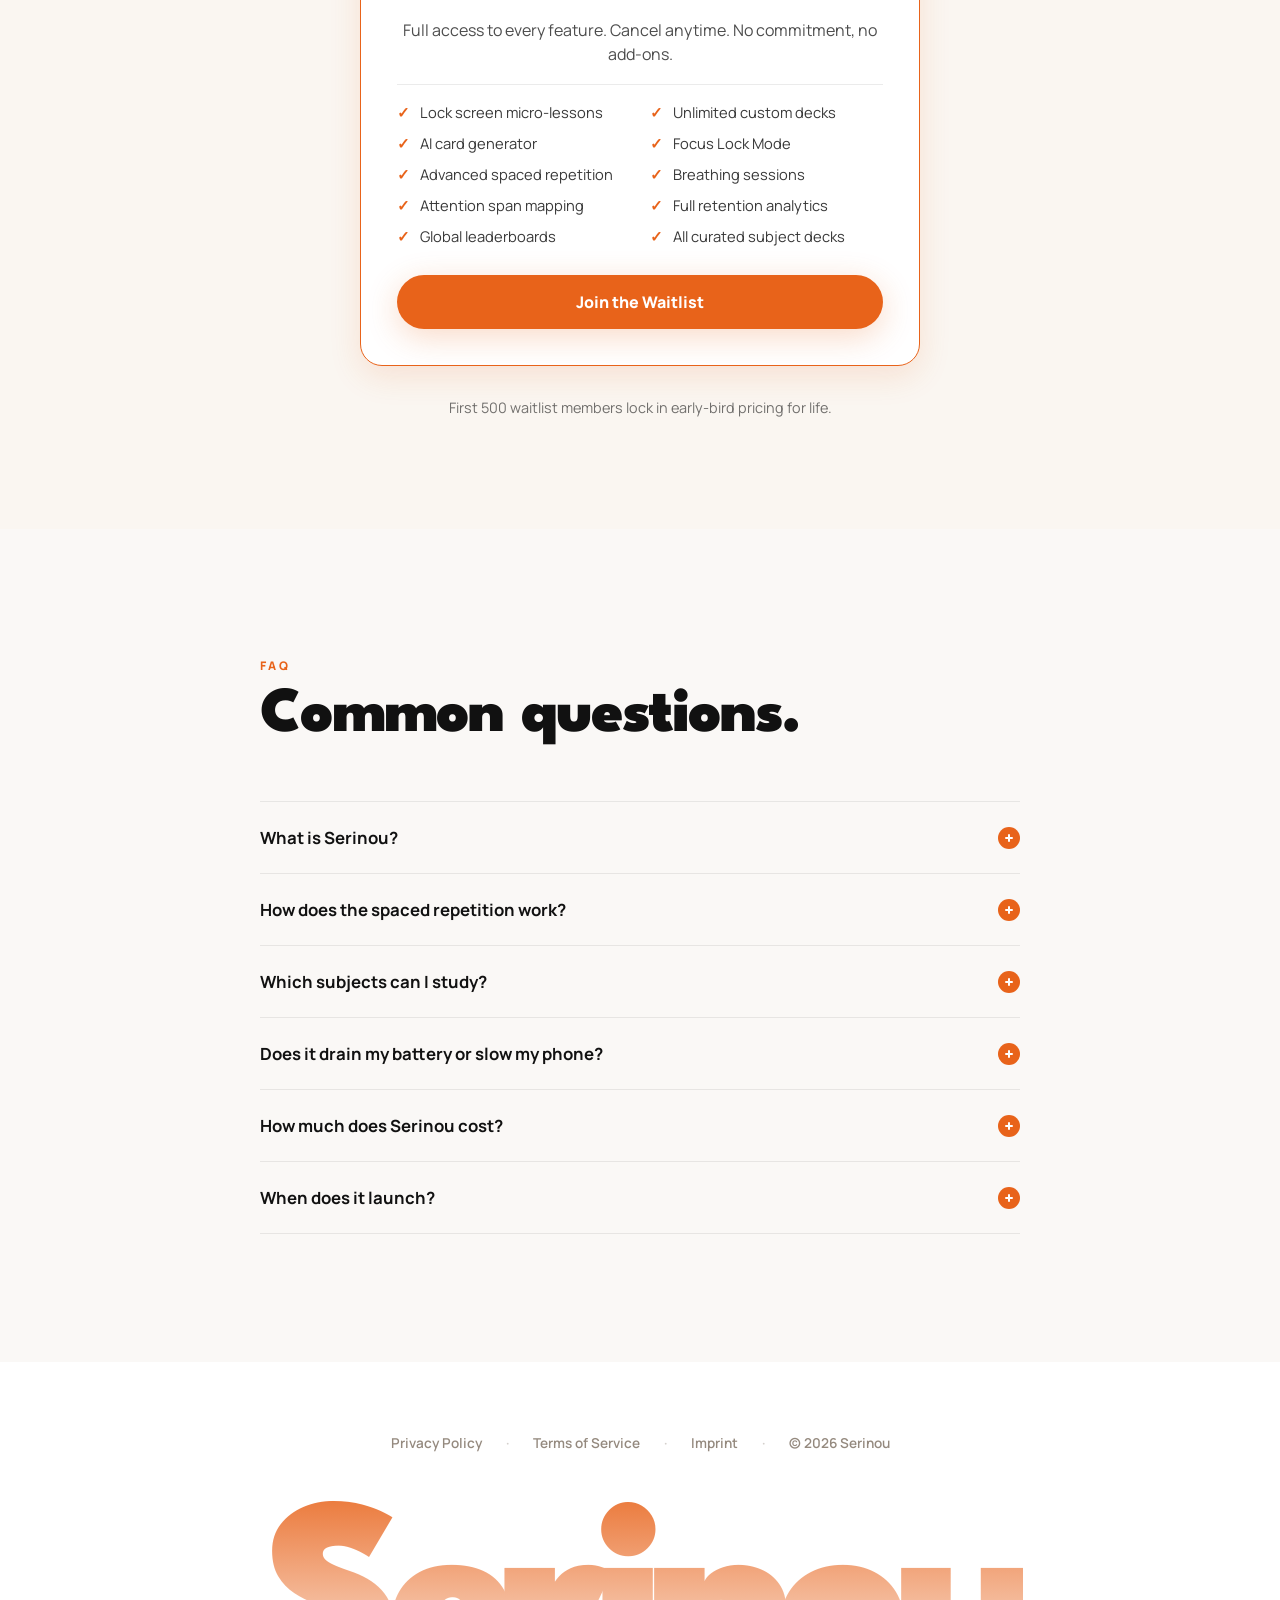
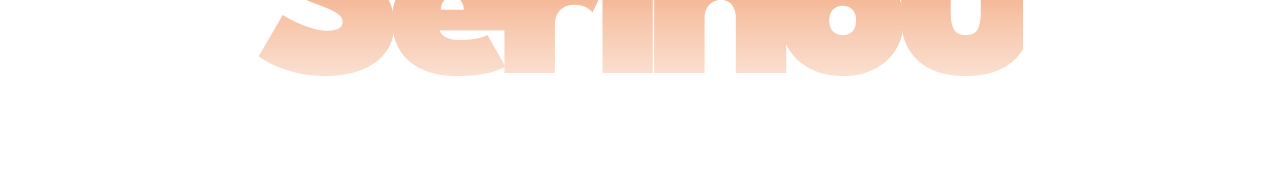
==== commit e2553a78: "Replace tiered pricing with single €14.99/mo plan Drops the Free tier entirely. Single waitlist card" ====
--- a/index.html
+++ b/index.html
@@ -73,53 +73,40 @@
               <div class="hero-line-wrap" style="--d:.42s"><span class="hero-line">PROGRESS.</span></div>
             </h1>
             <div class="hero-line-wrap" style="--d:.58s">
-              <div class="tier-waitlist-row hero-line" id="waitlist">
-
-                <!-- FREE TIER WAITLIST -->
-                <div class="tier-card tier-card-free" id="waitlist-free">
-                  <div class="tier-card-head">
-                    <span class="tier-card-label">Free</span>
-                    <span class="tier-card-price">€0<span>· forever free</span></span>
-                  </div>
-                  <p class="tier-card-desc">Lock-screen micro-lessons, 3 curated decks, spaced repetition, streaks.</p>
-                  <form class="tier-waitlist-form" id="hero-waitlist-form-free" data-tier="free" novalidate>
-                    <input type="hidden" name="tier" value="Free" />
-                    <input type="email" name="email" placeholder="your@email.com" class="waitlist-input tier-input" required aria-label="Email address for Free waitlist" />
+              <div class="single-tier-row hero-line" id="waitlist">
+                <div class="single-tier-card" id="waitlist-premium">
+
+                  <div class="stc-head">
+                    <span class="stc-label">Serinou</span>
+                    <div class="stc-price">
+                      <span class="stc-amount">€14.99</span>
+                      <span class="stc-period">/month</span>
+                    </div>
+                  </div>
+
+                  <p class="stc-tagline">Full access. Cancel anytime. No hidden tiers.</p>
+
+                  <ul class="stc-bullets">
+                    <li><span class="stc-check">✓</span>Unlimited lock-screen micro-lessons &amp; custom decks</li>
+                    <li><span class="stc-check">✓</span>AI card generator, Focus Lock, breathing sessions</li>
+                    <li><span class="stc-check">✓</span>Full retention analytics &amp; attention mapping</li>
+                  </ul>
+
+                  <form class="tier-waitlist-form stc-form" id="hero-waitlist-form-premium" data-tier="premium" novalidate>
+                    <input type="hidden" name="tier" value="Serinou (€14.99/mo)" />
+                    <input type="email" name="email" placeholder="your@email.com" class="waitlist-input tier-input" required aria-label="Email address for waitlist" />
                     <div class="hp-field" aria-hidden="true">
                       <input type="text" name="_gotcha" tabindex="-1" autocomplete="off" />
                       <input type="text" name="phone"   tabindex="-1" autocomplete="off" />
                       <input type="url"  name="website" tabindex="-1" autocomplete="off" />
                       <input type="text" name="address" tabindex="-1" autocomplete="off" />
                     </div>
-                    <button type="submit" class="button button-white tier-submit">Join Free Waitlist</button>
+                    <button type="submit" class="button button-orange tier-submit">Join the Waitlist</button>
                   </form>
-                  <p class="tier-confirm" aria-live="polite" hidden>You're on the Free waitlist. We'll be in touch.</p>
+                  <p class="tier-confirm" aria-live="polite" hidden>You're on the list. We'll be in touch the moment we launch.</p>
                   <p class="tier-error" aria-live="polite" hidden></p>
-                </div>
-
-                <!-- PREMIUM TIER WAITLIST -->
-                <div class="tier-card tier-card-pro" id="waitlist-premium">
-                  <div class="tier-card-badge">Most Popular</div>
-                  <div class="tier-card-head">
-                    <span class="tier-card-label tier-card-label-pro">Premium</span>
-                    <span class="tier-card-price">€7.99<span>/month</span></span>
-                  </div>
-                  <p class="tier-card-desc">Unlimited decks, AI card generator, Focus Lock, full analytics, breathing sessions.</p>
-                  <form class="tier-waitlist-form" id="hero-waitlist-form-premium" data-tier="premium" novalidate>
-                    <input type="hidden" name="tier" value="Premium (€7.99/mo)" />
-                    <input type="email" name="email" placeholder="your@email.com" class="waitlist-input tier-input" required aria-label="Email address for Premium waitlist" />
-                    <div class="hp-field" aria-hidden="true">
-                      <input type="text" name="_gotcha" tabindex="-1" autocomplete="off" />
-                      <input type="text" name="phone"   tabindex="-1" autocomplete="off" />
-                      <input type="url"  name="website" tabindex="-1" autocomplete="off" />
-                      <input type="text" name="address" tabindex="-1" autocomplete="off" />
-                    </div>
-                    <button type="submit" class="button button-orange tier-submit">Join Premium Waitlist</button>
-                  </form>
-                  <p class="tier-confirm" aria-live="polite" hidden>You're on the Premium waitlist. We'll be in touch.</p>
-                  <p class="tier-error" aria-live="polite" hidden></p>
-                </div>
-
+
+                </div>
               </div>
             </div>
             <p class="hero-waitlist-error" id="hero-waitlist-error" aria-live="polite" hidden></p>
@@ -131,10 +118,10 @@
             </div>
             <div class="hero-line-wrap" style="--d:.78s">
               <div class="hero-pills hero-line">
-                <span class="pill-free">FREE</span>
                 <span>Spaced Repetition</span>
                 <span>Active Recall</span>
                 <span>Micro-Learning</span>
+                <span>Focus Lock</span>
               </div>
             </div>
           </div>
@@ -234,7 +221,7 @@
 
                 <div class="zp-premium-banner">
                   <svg viewBox="0 0 24 24" fill="white" width="13" height="13"><path d="M12 2L2 7l10 5 10-5-10-5zM2 17l10 5 10-5M2 12l10 5 10-5"/></svg>
-                  <span>Free Premium</span>
+                  <span>Unlock Full Access</span>
                   <span class="zp-arr">→</span>
                 </div>
 
@@ -825,59 +812,45 @@
         <section id="pricing" class="content-section pricing-section">
           <div class="section-container">
             <div class="section-label" data-reveal="up">Pricing</div>
-            <h2 class="section-title" data-reveal="up">SIMPLE.<br>TWO PLANS.</h2>
+            <h2 class="section-title" data-reveal="up">ONE PLAN.<br>EVERYTHING IN.</h2>
             <p class="section-intro" data-reveal="up">
-              Start free, forever. Or unlock the full cognitive engine for the price of two coffees a month.
+              No tiers, no upsells. The full cognitive engine — for less than two coffees a month.
             </p>
 
-            <div class="pricing-grid" data-reveal="up">
-
-              <!-- FREE -->
-              <article class="pricing-tier">
-                <header class="pt-head">
-                  <span class="pt-name">Free</span>
-                  <div class="pt-price"><strong>€0</strong><span>forever</span></div>
+            <div class="pricing-single" data-reveal="up">
+              <article class="pricing-tier pricing-tier-pro pricing-tier-single">
+                <div class="pt-badge">Launch Pricing</div>
+
+                <header class="pt-head pt-head-single">
+                  <span class="pt-name pt-name-pro">Serinou</span>
+                  <div class="pt-price pt-price-lg">
+                    <strong>€14.99</strong><span>/month</span>
+                  </div>
                 </header>
-                <p class="pt-desc">The hook. Enough to feel the product's magic.</p>
-                <ul class="pt-list">
+
+                <p class="pt-desc pt-desc-single">
+                  Full access to every feature. Cancel anytime. No commitment, no add-ons.
+                </p>
+
+                <ul class="pt-list pt-list-2col">
                   <li><span class="pt-check">✓</span>Lock screen micro-lessons</li>
-                  <li><span class="pt-check">✓</span>3 curated subject decks</li>
-                  <li><span class="pt-check">✓</span>Basic spaced repetition</li>
-                  <li><span class="pt-check">✓</span>Daily streak tracking</li>
-                  <li><span class="pt-check">✓</span>XP &amp; basic gamification</li>
-                  <li class="pt-dim"><span class="pt-check pt-dim-check">–</span>Up to 50 cards total</li>
-                  <li class="pt-dim"><span class="pt-check pt-dim-check">–</span>No AI card generator</li>
-                  <li class="pt-dim"><span class="pt-check pt-dim-check">–</span>No Focus Lock Mode</li>
-                </ul>
-                <a href="#waitlist-free" class="button button-outline-dark pt-cta">Join Free Waitlist</a>
-              </article>
-
-              <!-- PREMIUM -->
-              <article class="pricing-tier pricing-tier-pro">
-                <div class="pt-badge">Most Popular</div>
-                <header class="pt-head">
-                  <span class="pt-name pt-name-pro">Premium</span>
-                  <div class="pt-price"><strong>€7.99</strong><span>/month</span></div>
-                </header>
-                <p class="pt-desc">The full cognitive engine. For students who want every pickup to count.</p>
-                <ul class="pt-list">
-                  <li><span class="pt-check">✓</span>Everything in Free</li>
                   <li><span class="pt-check">✓</span>Unlimited custom decks</li>
                   <li><span class="pt-check">✓</span>AI card generator</li>
                   <li><span class="pt-check">✓</span>Focus Lock Mode</li>
                   <li><span class="pt-check">✓</span>Advanced spaced repetition</li>
-                  <li><span class="pt-check">✓</span>Breathing sessions before study</li>
+                  <li><span class="pt-check">✓</span>Breathing sessions</li>
                   <li><span class="pt-check">✓</span>Attention span mapping</li>
                   <li><span class="pt-check">✓</span>Full retention analytics</li>
                   <li><span class="pt-check">✓</span>Global leaderboards</li>
+                  <li><span class="pt-check">✓</span>All curated subject decks</li>
                 </ul>
-                <a href="#waitlist-premium" class="button button-solid pt-cta">Join Premium Waitlist</a>
-              </article>
-
+
+                <a href="#waitlist-premium" class="button button-solid pt-cta pt-cta-lg">Join the Waitlist</a>
+              </article>
             </div>
 
             <p class="pricing-note" data-reveal="up">
-              First 500 waitlist members receive lifetime Premium access — free.
+              First 500 waitlist members lock in early-bird pricing for life.
             </p>
           </div>
         </section>
@@ -931,11 +904,11 @@
 
               <div class="faq-item" data-reveal="up">
                 <button class="faq-q" aria-expanded="false">
-                  Is it free?
+                  How much does Serinou cost?
                   <span class="faq-chevron" aria-hidden="true"></span>
                 </button>
                 <div class="faq-a">
-                  <p>Serinou has a free tier with core features. Pro unlocks unlimited decks, advanced analytics, and Focus Lock Mode. The first 500 waitlist members get lifetime Pro access — completely free.</p>
+                  <p>Serinou is €14.99 per month for full access — no tiers, no add-ons, cancel anytime. The first 500 waitlist members lock in this early-bird price for life, even after we raise it at launch.</p>
                 </div>
               </div>
 
--- a/styles.css
+++ b/styles.css
@@ -501,7 +501,127 @@
   100% { box-shadow: 0 0 0 0 rgba(74,222,128,0);       }
 }
 
-/* ── DUAL-TIER HERO WAITLIST ── */
+/* ── SINGLE-TIER HERO WAITLIST ── */
+.single-tier-row {
+  width: 100%;
+  max-width: 520px;
+  margin: 2.5rem 0 0;
+  scroll-margin-top: 6rem;
+}
+
+.single-tier-card {
+  position: relative;
+  display: flex;
+  flex-direction: column;
+  padding: 1.75rem 1.65rem 1.6rem;
+  border-radius: 22px;
+  background: #fff;
+  border: 1px solid rgba(0,0,0,0.06);
+  box-shadow: 0 22px 56px rgba(0,0,0,0.22), 0 2px 6px rgba(0,0,0,0.08);
+  transition: transform 220ms ease, box-shadow 220ms ease;
+}
+.single-tier-card:hover {
+  transform: translateY(-2px);
+  box-shadow: 0 26px 64px rgba(0,0,0,0.26), 0 2px 6px rgba(0,0,0,0.08);
+}
+.single-tier-card.is-targeted {
+  box-shadow: 0 0 0 4px rgba(255,255,255,0.55), 0 22px 56px rgba(0,0,0,0.28);
+  transition: box-shadow 600ms ease;
+}
+
+.stc-head {
+  display: flex;
+  align-items: baseline;
+  justify-content: space-between;
+  gap: 0.75rem;
+  margin-bottom: 0.4rem;
+}
+
+.stc-label {
+  font-family: "League Spartan", sans-serif;
+  font-size: 1rem;
+  font-weight: 800;
+  letter-spacing: 0.06em;
+  text-transform: uppercase;
+  color: var(--orange);
+}
+
+.stc-price {
+  display: inline-flex;
+  align-items: baseline;
+  gap: 0.2rem;
+}
+
+.stc-amount {
+  font-family: "League Spartan", sans-serif;
+  font-size: 2.2rem;
+  font-weight: 800;
+  color: var(--ink, #1a1a1a);
+  line-height: 1;
+}
+
+.stc-period {
+  font-size: 0.85rem;
+  font-weight: 600;
+  color: rgba(0,0,0,0.5);
+}
+
+.stc-tagline {
+  margin: 0 0 1rem;
+  font-size: 0.9rem;
+  font-weight: 600;
+  color: rgba(0,0,0,0.6);
+  padding-bottom: 1rem;
+  border-bottom: 1px solid rgba(0,0,0,0.08);
+}
+
+.stc-bullets {
+  list-style: none;
+  padding: 0;
+  margin: 0 0 1.25rem;
+  display: flex;
+  flex-direction: column;
+  gap: 0.5rem;
+}
+.stc-bullets li {
+  display: flex;
+  align-items: flex-start;
+  gap: 0.55rem;
+  font-size: 0.88rem;
+  line-height: 1.4;
+  color: rgba(0,0,0,0.75);
+}
+.stc-check {
+  color: var(--orange);
+  font-weight: 800;
+  flex-shrink: 0;
+}
+
+.stc-form { gap: 0.55rem; }
+
+.single-tier-card .tier-input {
+  background: #f6f3ee;
+  border: 1px solid rgba(0,0,0,0.06);
+  text-align: left;
+}
+.single-tier-card .tier-input:focus {
+  box-shadow: 0 0 0 3px rgba(232,99,26,0.22);
+  background: #fff;
+}
+
+.single-tier-card .tier-confirm { color: #15803d; }
+.single-tier-card .tier-error   { color: #b91c1c; }
+
+@media (max-width: 600px) {
+  .single-tier-row { margin-top: 2rem; }
+  .single-tier-card { padding: 1.4rem 1.25rem 1.3rem; }
+  .stc-amount { font-size: 1.85rem; }
+  .stc-label { font-size: 0.85rem; }
+  .stc-tagline { font-size: 0.85rem; margin-bottom: 0.85rem; padding-bottom: 0.85rem; }
+  .stc-bullets li { font-size: 0.84rem; }
+}
+
+/* ── DUAL-TIER HERO WAITLIST (legacy, kept for completeness) ── */
 .tier-waitlist-row {
   display: grid;
   grid-template-columns: 1fr 1fr;
@@ -2490,30 +2610,35 @@
   .feat-row-4 { grid-template-columns: 1fr; }
   .feat-card  { padding: 1.75rem; }
 
-  /* tighter scroll runway + stacked layout for the zoom showcase */
-  .zoom-section { height: 200vh; }
+  /* Mobile: kill the scroll-pin showcase entirely.
+     The pinned/translated side columns overlap the phone and get
+     clipped by the compact header. Render as a normal section instead:
+     hide the decorative side-text, center a static phone, no sticky. */
+  .zoom-section {
+    height: auto;
+    padding: 4rem 0 5rem;
+  }
   .zoom-inner {
+    position: static;
+    height: auto;
+    overflow: visible;
     grid-template-columns: 1fr;
-    grid-template-areas:
-      "left"
-      "phone"
-      "right";
-    gap: 1.25rem;
+    grid-template-areas: "phone";
+    gap: 0;
     padding: 0 1.25rem;
   }
-  .showcase-col--left  { grid-area: left;  text-align: center; }
-  .zoom-phone          { grid-area: phone; }
-  .showcase-col--right { grid-area: right; text-align: center; }
-
-  /* shrink the phone mockup so it never overflows even at peak scale (1.10) */
-  .zp-img { width: 220px; }
-
-  /* tighter showcase-column text on mobile */
-  .sc-line { font-size: clamp(1.7rem, 8vw, 2.4rem); }
-
-  /* slimmer side-slide so columns don't fly across the whole viewport */
-  .showcase-col--left  { transform: translateX(-20vw); }
-  .showcase-col--right { transform: translateX(20vw);  }
+  .showcase-col { display: none !important; }
+  .zoom-phone {
+    grid-area: phone;
+    transform: none !important;       /* override JS-injected transform */
+    opacity: 1 !important;
+    will-change: auto;
+  }
+  .zp-img {
+    width: min(72vw, 280px);
+    height: auto;
+    margin: 0 auto;
+  }
 }
 
 /* ══════════════════════════════════════
@@ -2763,6 +2888,59 @@
   .pricing-grid { grid-template-columns: 1fr; gap: 1.75rem; }
 }
 
+/* Single-tier pricing layout */
+.pricing-single {
+  max-width: 560px;
+  margin: 2.5rem auto 0;
+}
+
+.pricing-tier-single {
+  padding: 2.5rem 2.25rem 2.25rem;
+}
+
+.pt-head-single {
+  flex-direction: column;
+  align-items: center;
+  gap: 0.65rem;
+  text-align: center;
+  margin-bottom: 0.75rem;
+}
+
+.pt-price-lg strong {
+  font-size: 3rem;
+}
+.pt-price-lg span {
+  font-size: 0.95rem;
+}
+
+.pt-desc-single {
+  text-align: center;
+  font-size: 1rem;
+}
+
+.pt-list-2col {
+  display: grid !important;
+  grid-template-columns: 1fr 1fr;
+  gap: 0.65rem 1.25rem !important;
+  margin-bottom: 1.75rem !important;
+}
+
+.pt-cta-lg {
+  min-height: 3.25rem;
+  font-size: 1rem;
+  padding: 1rem 1.4rem;
+}
+
+@media (max-width: 600px) {
+  .pricing-tier-single { padding: 2.2rem 1.4rem 1.75rem; }
+  .pt-price-lg strong { font-size: 2.4rem; }
+  .pt-list-2col {
+    grid-template-columns: 1fr;
+    gap: 0.55rem !important;
+  }
+  .pt-desc-single { font-size: 0.92rem; }
+}
+
 /* ── BLUR-IN INTRO (header brand + nav, first load) ── */
 .blur-in {
   animation: blurIn 0.9s cubic-bezier(0.2, 0, 0.2, 1) both;
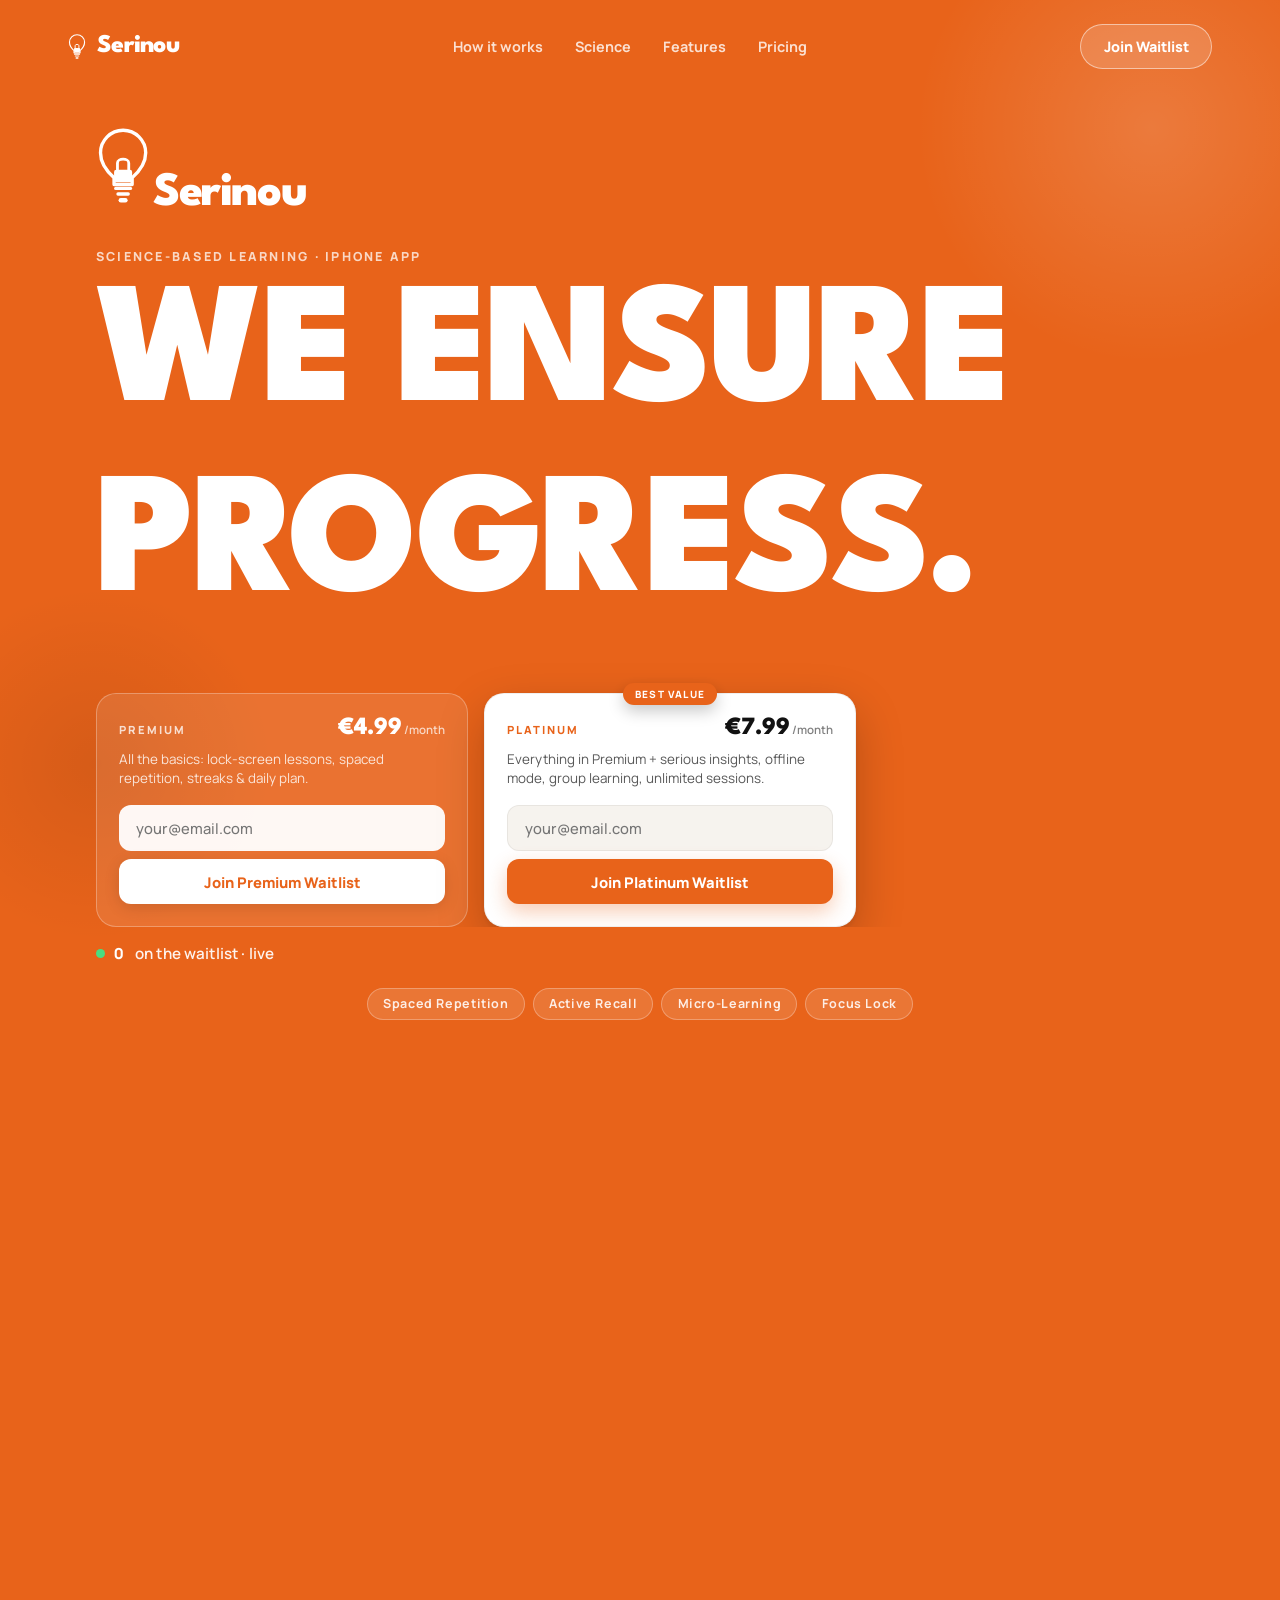
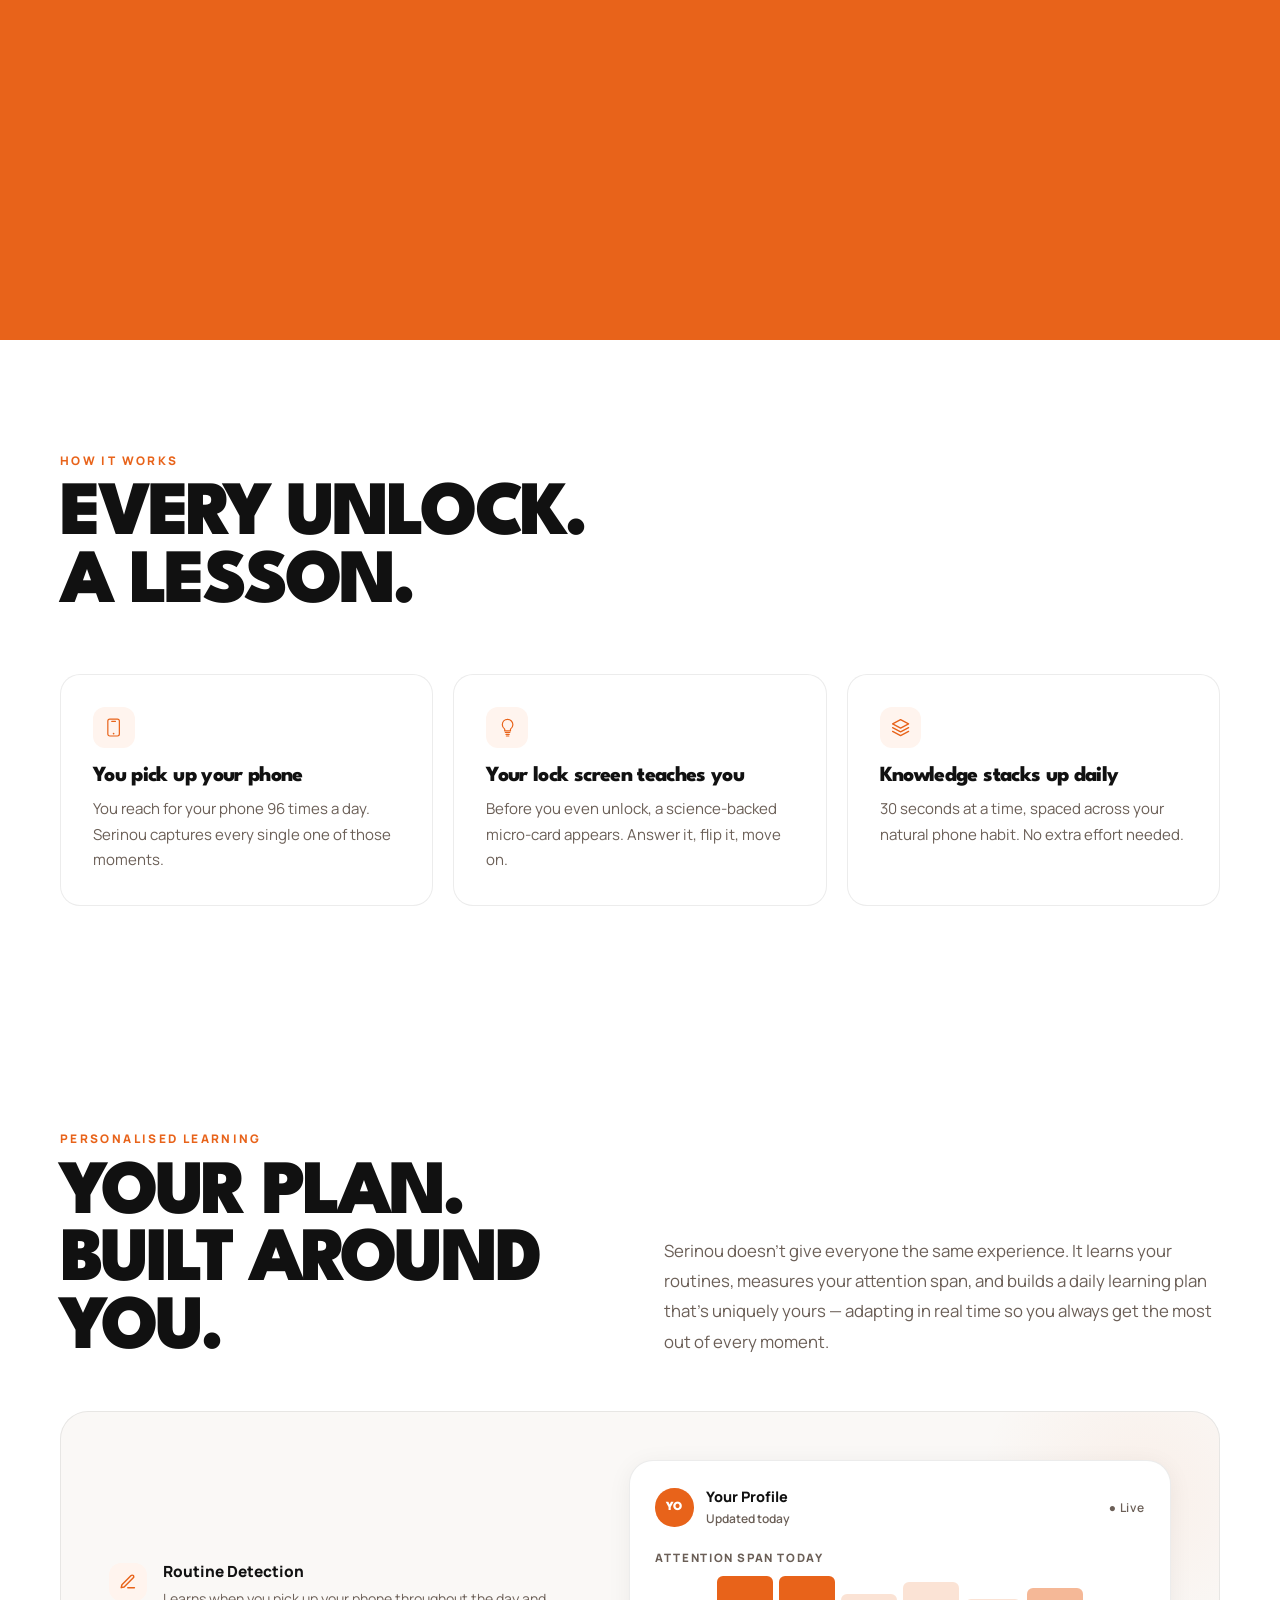
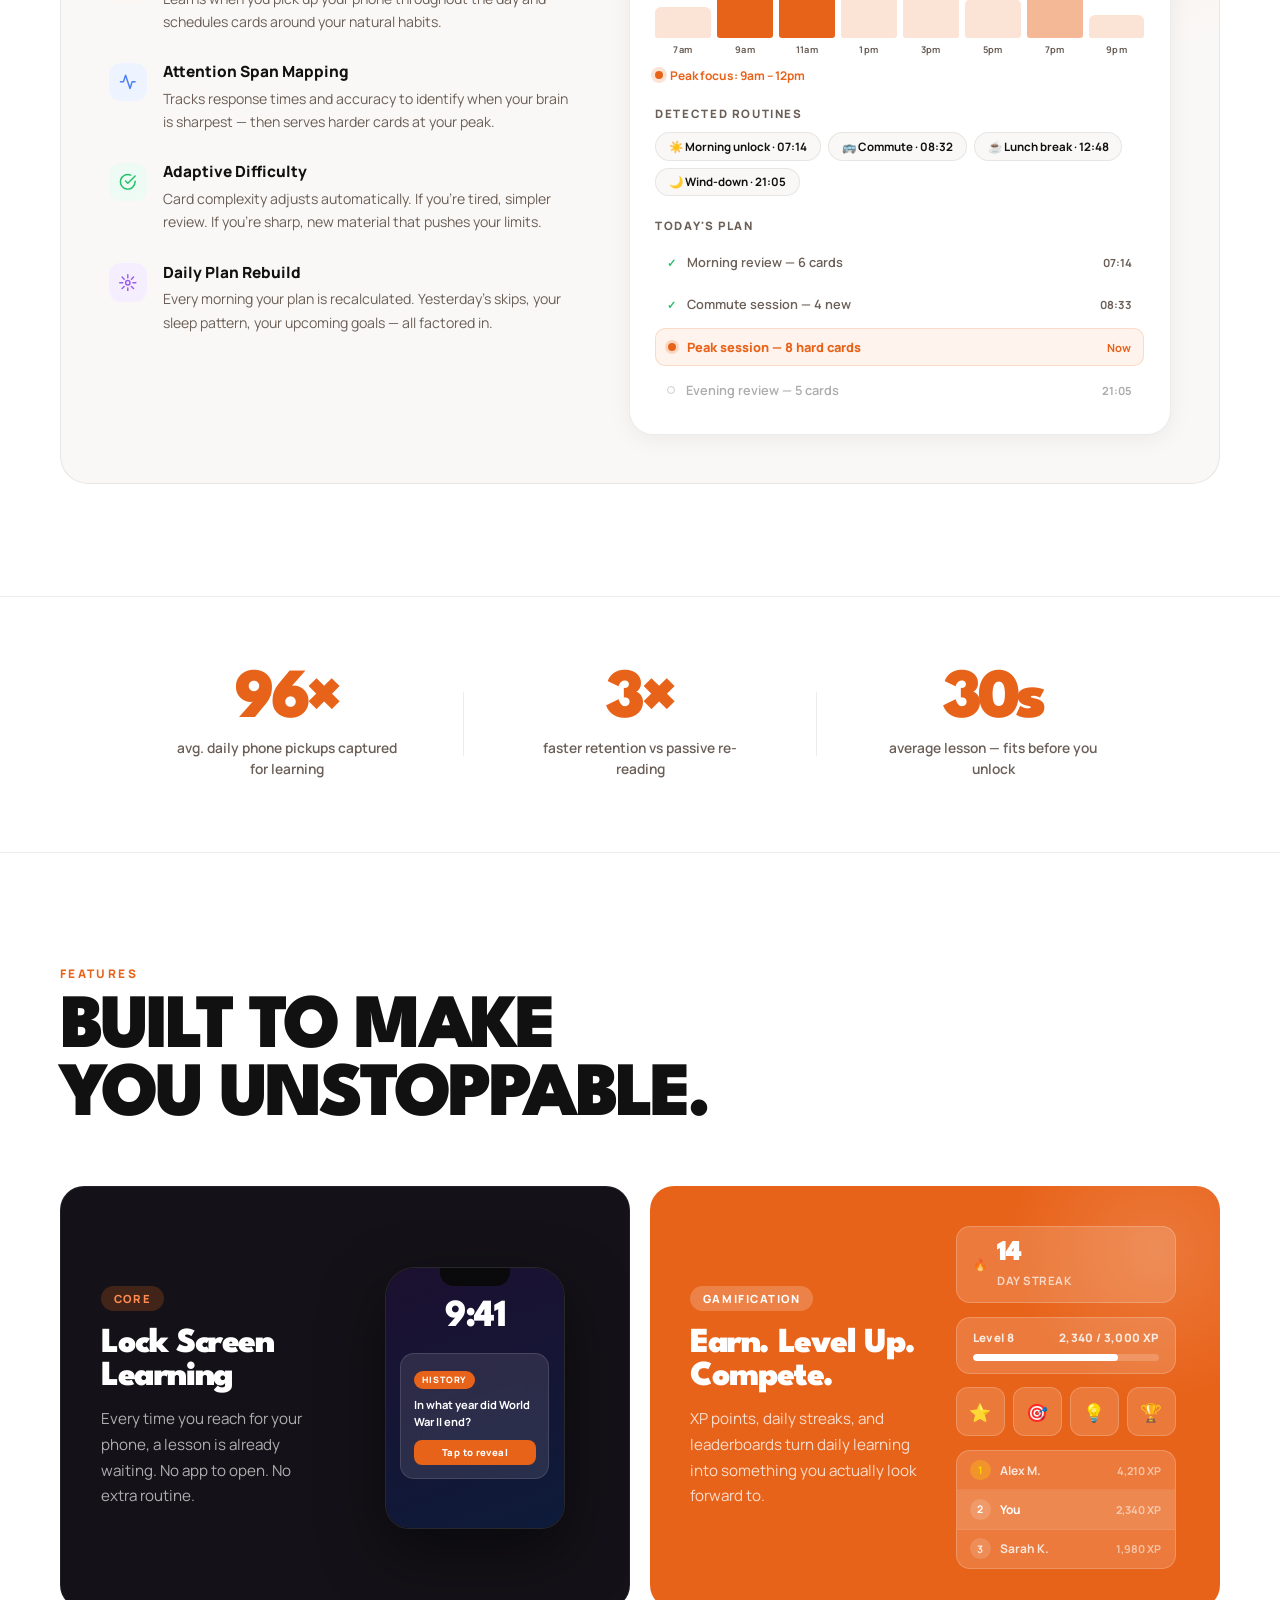
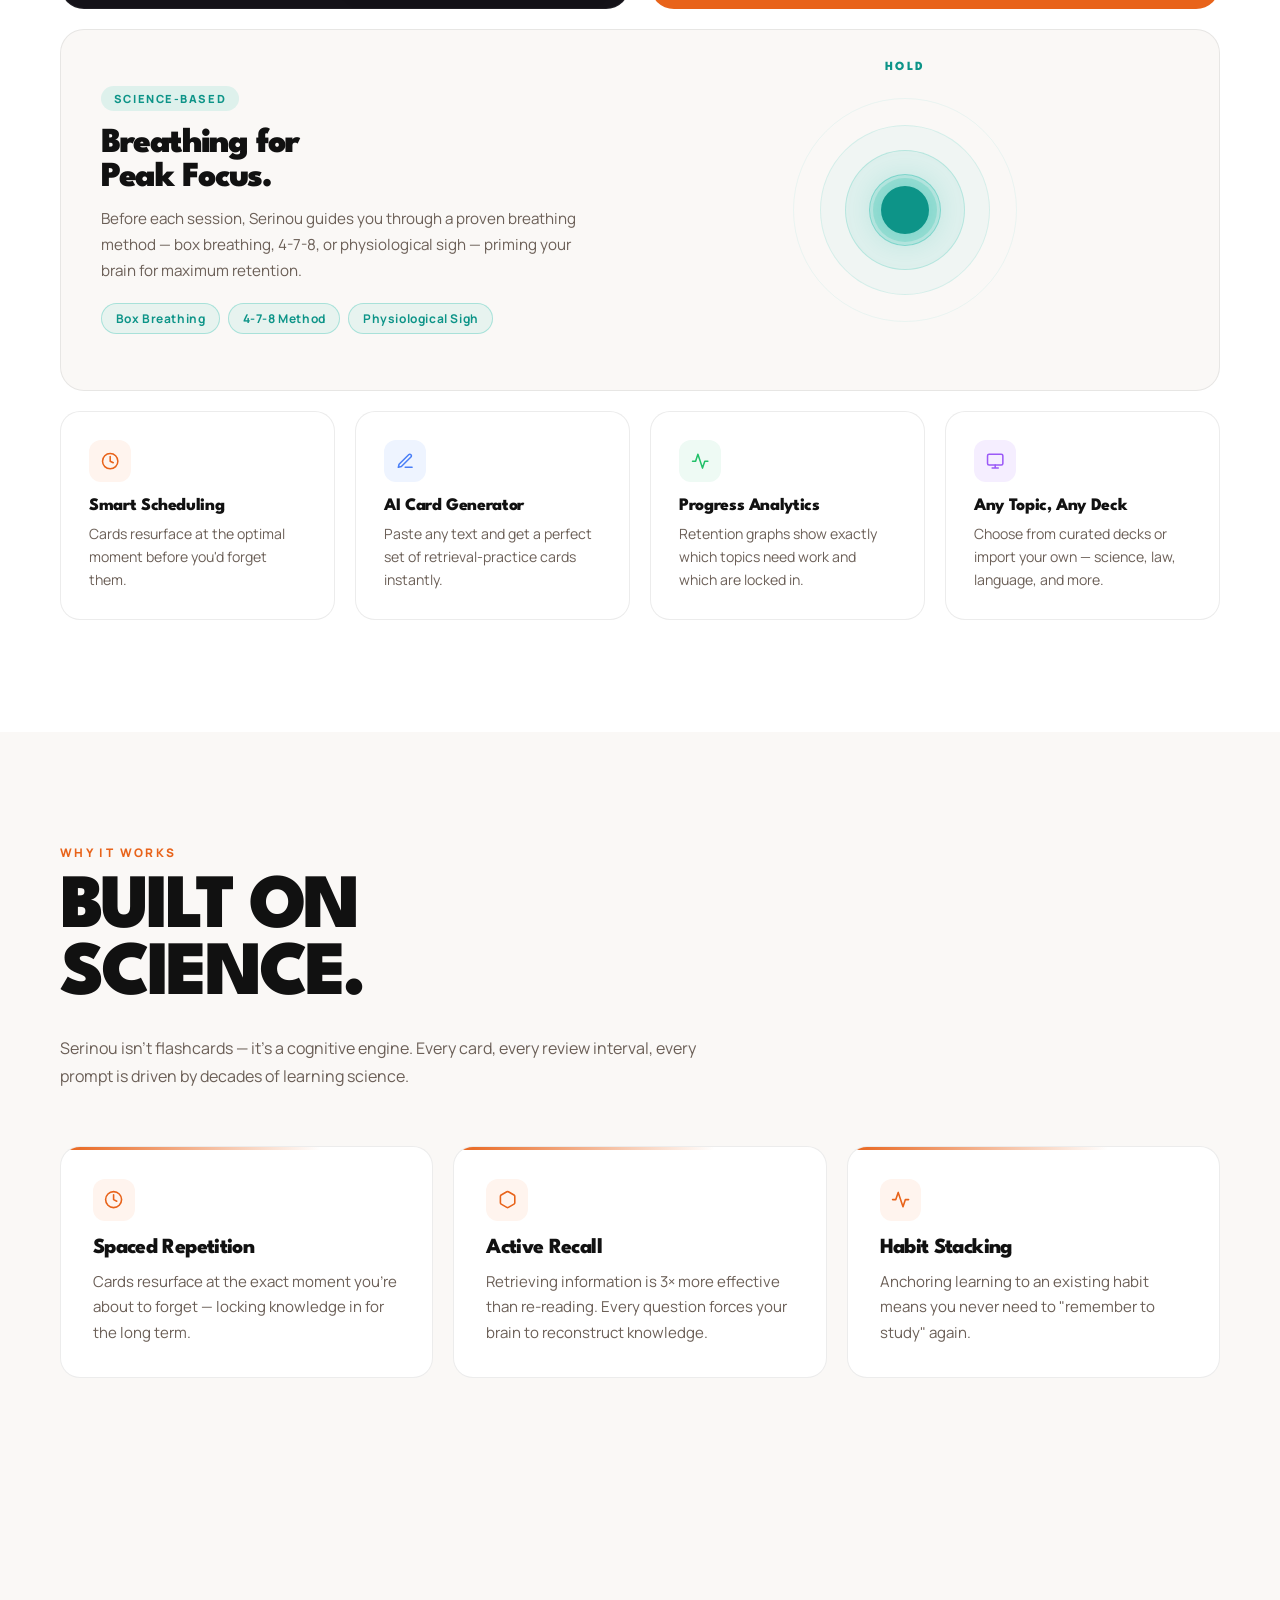
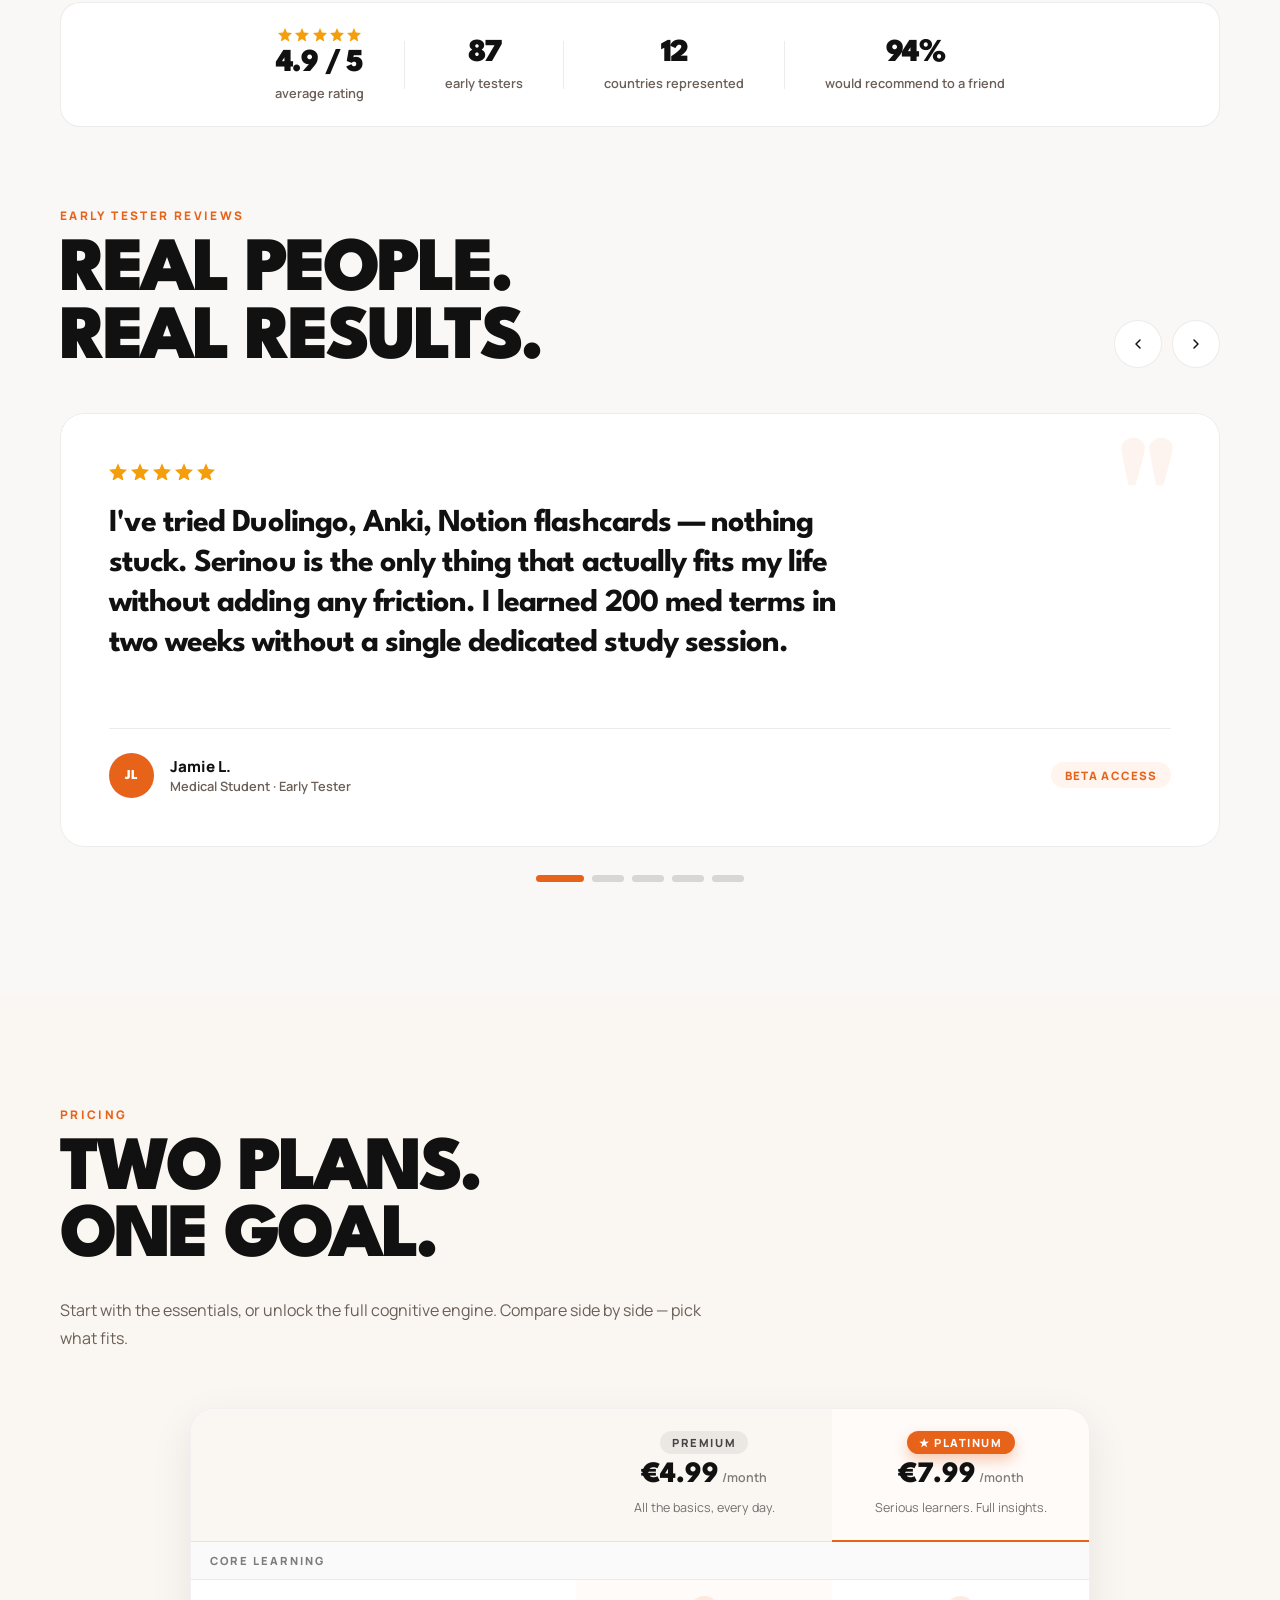
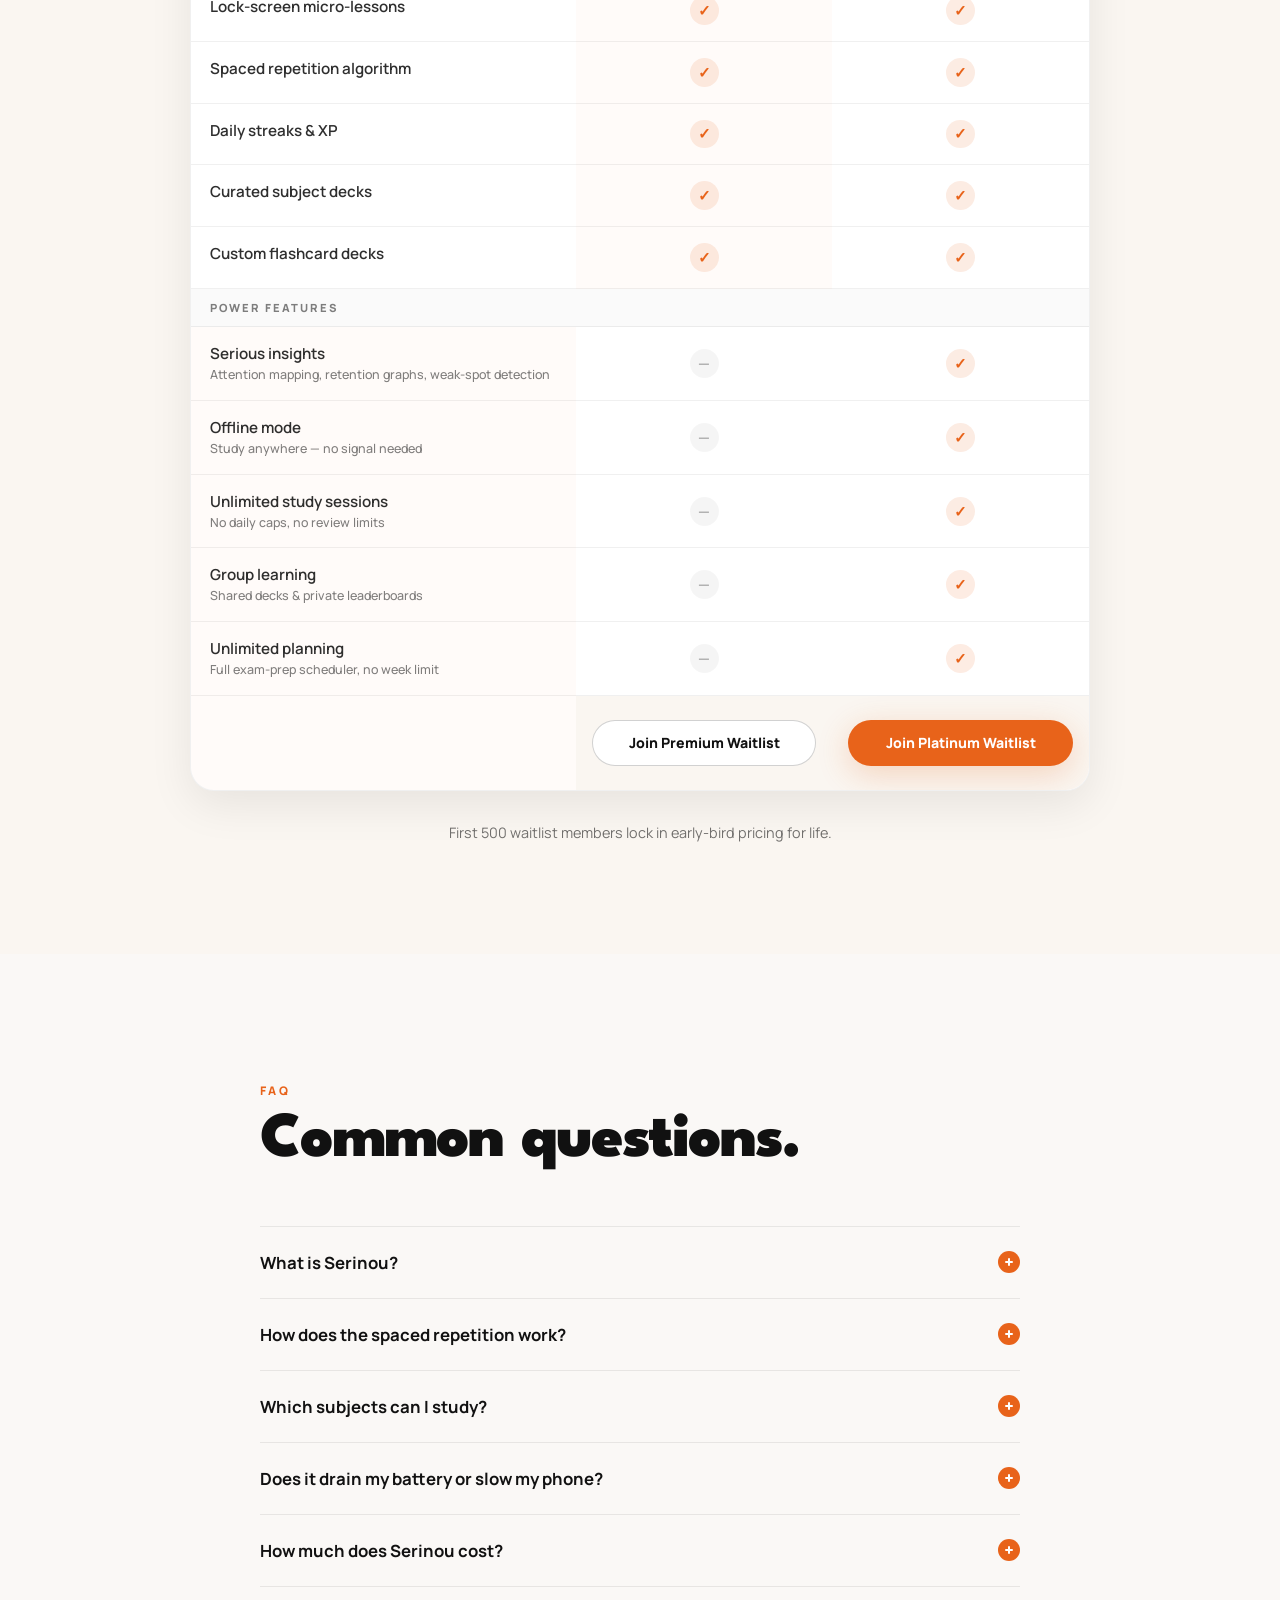
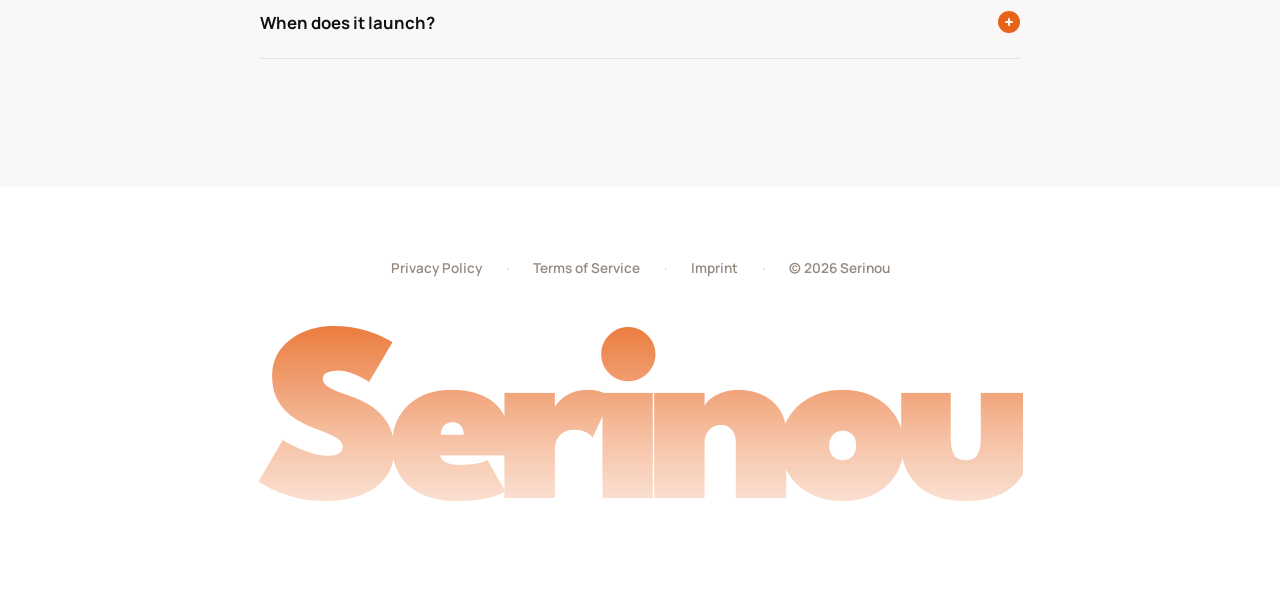
==== commit 9e336989: "Two tiers: Premium €4.99 + Platinum €7.99 with comparison table Hero: two waitlist cards (Premium gl" ====
--- a/index.html
+++ b/index.html
@@ -73,40 +73,53 @@
               <div class="hero-line-wrap" style="--d:.42s"><span class="hero-line">PROGRESS.</span></div>
             </h1>
             <div class="hero-line-wrap" style="--d:.58s">
-              <div class="single-tier-row hero-line" id="waitlist">
-                <div class="single-tier-card" id="waitlist-premium">
-
-                  <div class="stc-head">
-                    <span class="stc-label">Serinou</span>
-                    <div class="stc-price">
-                      <span class="stc-amount">€14.99</span>
-                      <span class="stc-period">/month</span>
-                    </div>
-                  </div>
-
-                  <p class="stc-tagline">Full access. Cancel anytime. No hidden tiers.</p>
-
-                  <ul class="stc-bullets">
-                    <li><span class="stc-check">✓</span>Unlimited lock-screen micro-lessons &amp; custom decks</li>
-                    <li><span class="stc-check">✓</span>AI card generator, Focus Lock, breathing sessions</li>
-                    <li><span class="stc-check">✓</span>Full retention analytics &amp; attention mapping</li>
-                  </ul>
-
-                  <form class="tier-waitlist-form stc-form" id="hero-waitlist-form-premium" data-tier="premium" novalidate>
-                    <input type="hidden" name="tier" value="Serinou (€14.99/mo)" />
-                    <input type="email" name="email" placeholder="your@email.com" class="waitlist-input tier-input" required aria-label="Email address for waitlist" />
+              <div class="tier-waitlist-row hero-line" id="waitlist">
+
+                <!-- PREMIUM TIER -->
+                <div class="tier-card tier-card-free" id="waitlist-premium">
+                  <div class="tier-card-head">
+                    <span class="tier-card-label">Premium</span>
+                    <span class="tier-card-price">€4.99<span>/month</span></span>
+                  </div>
+                  <p class="tier-card-desc">All the basics: lock-screen lessons, spaced repetition, streaks &amp; daily plan.</p>
+                  <form class="tier-waitlist-form" id="hero-waitlist-form-premium" data-tier="premium" novalidate>
+                    <input type="hidden" name="tier" value="Premium (€4.99/mo)" />
+                    <input type="email" name="email" placeholder="your@email.com" class="waitlist-input tier-input" required aria-label="Email address for Premium waitlist" />
                     <div class="hp-field" aria-hidden="true">
                       <input type="text" name="_gotcha" tabindex="-1" autocomplete="off" />
                       <input type="text" name="phone"   tabindex="-1" autocomplete="off" />
                       <input type="url"  name="website" tabindex="-1" autocomplete="off" />
                       <input type="text" name="address" tabindex="-1" autocomplete="off" />
                     </div>
-                    <button type="submit" class="button button-orange tier-submit">Join the Waitlist</button>
+                    <button type="submit" class="button button-white tier-submit">Join Premium Waitlist</button>
                   </form>
-                  <p class="tier-confirm" aria-live="polite" hidden>You're on the list. We'll be in touch the moment we launch.</p>
+                  <p class="tier-confirm" aria-live="polite" hidden>You're on the Premium waitlist. We'll be in touch.</p>
                   <p class="tier-error" aria-live="polite" hidden></p>
-
-                </div>
+                </div>
+
+                <!-- PLATINUM TIER -->
+                <div class="tier-card tier-card-pro" id="waitlist-platinum">
+                  <div class="tier-card-badge">Best Value</div>
+                  <div class="tier-card-head">
+                    <span class="tier-card-label tier-card-label-pro">Platinum</span>
+                    <span class="tier-card-price">€7.99<span>/month</span></span>
+                  </div>
+                  <p class="tier-card-desc">Everything in Premium + serious insights, offline mode, group learning, unlimited sessions.</p>
+                  <form class="tier-waitlist-form" id="hero-waitlist-form-platinum" data-tier="platinum" novalidate>
+                    <input type="hidden" name="tier" value="Platinum (€7.99/mo)" />
+                    <input type="email" name="email" placeholder="your@email.com" class="waitlist-input tier-input" required aria-label="Email address for Platinum waitlist" />
+                    <div class="hp-field" aria-hidden="true">
+                      <input type="text" name="_gotcha" tabindex="-1" autocomplete="off" />
+                      <input type="text" name="phone"   tabindex="-1" autocomplete="off" />
+                      <input type="url"  name="website" tabindex="-1" autocomplete="off" />
+                      <input type="text" name="address" tabindex="-1" autocomplete="off" />
+                    </div>
+                    <button type="submit" class="button button-orange tier-submit">Join Platinum Waitlist</button>
+                  </form>
+                  <p class="tier-confirm" aria-live="polite" hidden>You're on the Platinum waitlist. We'll be in touch.</p>
+                  <p class="tier-error" aria-live="polite" hidden></p>
+                </div>
+
               </div>
             </div>
             <p class="hero-waitlist-error" id="hero-waitlist-error" aria-live="polite" hidden></p>
@@ -812,41 +825,165 @@
         <section id="pricing" class="content-section pricing-section">
           <div class="section-container">
             <div class="section-label" data-reveal="up">Pricing</div>
-            <h2 class="section-title" data-reveal="up">ONE PLAN.<br>EVERYTHING IN.</h2>
+            <h2 class="section-title" data-reveal="up">TWO PLANS.<br>ONE GOAL.</h2>
             <p class="section-intro" data-reveal="up">
-              No tiers, no upsells. The full cognitive engine — for less than two coffees a month.
+              Start with the essentials, or unlock the full cognitive engine.
+              Compare side by side — pick what fits.
             </p>
 
-            <div class="pricing-single" data-reveal="up">
-              <article class="pricing-tier pricing-tier-pro pricing-tier-single">
-                <div class="pt-badge">Launch Pricing</div>
-
-                <header class="pt-head pt-head-single">
-                  <span class="pt-name pt-name-pro">Serinou</span>
-                  <div class="pt-price pt-price-lg">
-                    <strong>€14.99</strong><span>/month</span>
-                  </div>
-                </header>
-
-                <p class="pt-desc pt-desc-single">
-                  Full access to every feature. Cancel anytime. No commitment, no add-ons.
-                </p>
-
-                <ul class="pt-list pt-list-2col">
-                  <li><span class="pt-check">✓</span>Lock screen micro-lessons</li>
-                  <li><span class="pt-check">✓</span>Unlimited custom decks</li>
-                  <li><span class="pt-check">✓</span>AI card generator</li>
-                  <li><span class="pt-check">✓</span>Focus Lock Mode</li>
-                  <li><span class="pt-check">✓</span>Advanced spaced repetition</li>
-                  <li><span class="pt-check">✓</span>Breathing sessions</li>
-                  <li><span class="pt-check">✓</span>Attention span mapping</li>
-                  <li><span class="pt-check">✓</span>Full retention analytics</li>
-                  <li><span class="pt-check">✓</span>Global leaderboards</li>
-                  <li><span class="pt-check">✓</span>All curated subject decks</li>
+            <!-- COMPARISON TABLE -->
+            <div class="compare-card" data-reveal="up">
+              <div class="compare-grid">
+
+                <!-- HEADER ROW -->
+                <div class="compare-cell compare-cell-feat compare-head-empty" aria-hidden="true"></div>
+
+                <div class="compare-cell compare-head compare-head-premium">
+                  <span class="ch-badge ch-badge-premium">Premium</span>
+                  <div class="ch-price"><strong>€4.99</strong><span>/month</span></div>
+                  <p class="ch-desc">All the basics, every day.</p>
+                </div>
+
+                <div class="compare-cell compare-head compare-head-platinum">
+                  <span class="ch-badge ch-badge-platinum">★ Platinum</span>
+                  <div class="ch-price"><strong>€7.99</strong><span>/month</span></div>
+                  <p class="ch-desc">Serious learners. Full insights.</p>
+                </div>
+
+                <!-- SECTION: CORE -->
+                <div class="compare-section">Core learning</div>
+
+                <div class="compare-cell compare-cell-feat">Lock-screen micro-lessons</div>
+                <div class="compare-cell"><span class="cmp-yes">✓</span></div>
+                <div class="compare-cell"><span class="cmp-yes">✓</span></div>
+
+                <div class="compare-cell compare-cell-feat">Spaced repetition algorithm</div>
+                <div class="compare-cell"><span class="cmp-yes">✓</span></div>
+                <div class="compare-cell"><span class="cmp-yes">✓</span></div>
+
+                <div class="compare-cell compare-cell-feat">Daily streaks &amp; XP</div>
+                <div class="compare-cell"><span class="cmp-yes">✓</span></div>
+                <div class="compare-cell"><span class="cmp-yes">✓</span></div>
+
+                <div class="compare-cell compare-cell-feat">Curated subject decks</div>
+                <div class="compare-cell"><span class="cmp-yes">✓</span></div>
+                <div class="compare-cell"><span class="cmp-yes">✓</span></div>
+
+                <div class="compare-cell compare-cell-feat">Custom flashcard decks</div>
+                <div class="compare-cell"><span class="cmp-yes">✓</span></div>
+                <div class="compare-cell"><span class="cmp-yes">✓</span></div>
+
+                <!-- SECTION: ADVANCED -->
+                <div class="compare-section">Power features</div>
+
+                <div class="compare-cell compare-cell-feat">
+                  Serious insights
+                  <span class="cmp-feat-sub">Attention mapping, retention graphs, weak-spot detection</span>
+                </div>
+                <div class="compare-cell"><span class="cmp-no">—</span></div>
+                <div class="compare-cell"><span class="cmp-yes">✓</span></div>
+
+                <div class="compare-cell compare-cell-feat">
+                  Offline mode
+                  <span class="cmp-feat-sub">Study anywhere — no signal needed</span>
+                </div>
+                <div class="compare-cell"><span class="cmp-no">—</span></div>
+                <div class="compare-cell"><span class="cmp-yes">✓</span></div>
+
+                <div class="compare-cell compare-cell-feat">
+                  Unlimited study sessions
+                  <span class="cmp-feat-sub">No daily caps, no review limits</span>
+                </div>
+                <div class="compare-cell"><span class="cmp-no">—</span></div>
+                <div class="compare-cell"><span class="cmp-yes">✓</span></div>
+
+                <div class="compare-cell compare-cell-feat">
+                  Group learning
+                  <span class="cmp-feat-sub">Shared decks &amp; private leaderboards</span>
+                </div>
+                <div class="compare-cell"><span class="cmp-no">—</span></div>
+                <div class="compare-cell"><span class="cmp-yes">✓</span></div>
+
+                <div class="compare-cell compare-cell-feat">
+                  Unlimited planning
+                  <span class="cmp-feat-sub">Full exam-prep scheduler, no week limit</span>
+                </div>
+                <div class="compare-cell"><span class="cmp-no">—</span></div>
+                <div class="compare-cell"><span class="cmp-yes">✓</span></div>
+
+                <!-- CTA ROW -->
+                <div class="compare-cell compare-cell-feat compare-cta-empty" aria-hidden="true"></div>
+                <div class="compare-cell compare-cta-cell">
+                  <a href="#waitlist-premium" class="button button-outline-dark pt-cta">Join Premium Waitlist</a>
+                </div>
+                <div class="compare-cell compare-cta-cell">
+                  <a href="#waitlist-platinum" class="button button-solid pt-cta">Join Platinum Waitlist</a>
+                </div>
+
+              </div>
+            </div>
+
+            <!-- MOBILE STACKED CARDS (hidden on desktop, shown <=720px) -->
+            <div class="compare-mobile" data-reveal="up">
+
+              <article class="cm-card">
+                <span class="cm-badge cm-badge-premium">Premium</span>
+                <div class="cm-head">
+                  <span class="cm-name">Premium</span>
+                  <span class="cm-price">€4.99<span>/mo</span></span>
+                </div>
+                <p class="cm-tagline">All the basics, every day.</p>
+
+                <span class="cm-section-label">Core learning</span>
+                <ul class="cm-list">
+                  <li><span class="cmp-yes">✓</span>Lock-screen micro-lessons</li>
+                  <li><span class="cmp-yes">✓</span>Spaced repetition algorithm</li>
+                  <li><span class="cmp-yes">✓</span>Daily streaks &amp; XP</li>
+                  <li><span class="cmp-yes">✓</span>Curated subject decks</li>
+                  <li><span class="cmp-yes">✓</span>Custom flashcard decks</li>
                 </ul>
 
-                <a href="#waitlist-premium" class="button button-solid pt-cta pt-cta-lg">Join the Waitlist</a>
-              </article>
+                <span class="cm-section-label">Power features</span>
+                <ul class="cm-list">
+                  <li><span class="cmp-no">—</span>Serious insights</li>
+                  <li><span class="cmp-no">—</span>Offline mode</li>
+                  <li><span class="cmp-no">—</span>Unlimited sessions</li>
+                  <li><span class="cmp-no">—</span>Group learning</li>
+                  <li><span class="cmp-no">—</span>Unlimited planning</li>
+                </ul>
+
+                <a href="#waitlist-premium" class="button button-outline-dark cm-cta">Join Premium Waitlist</a>
+              </article>
+
+              <article class="cm-card cm-card-platinum">
+                <span class="cm-badge cm-badge-platinum">★ Platinum · Best Value</span>
+                <div class="cm-head">
+                  <span class="cm-name cm-name-platinum">Platinum</span>
+                  <span class="cm-price">€7.99<span>/mo</span></span>
+                </div>
+                <p class="cm-tagline">Everything in Premium + serious learner tools.</p>
+
+                <span class="cm-section-label">Core learning</span>
+                <ul class="cm-list">
+                  <li><span class="cmp-yes">✓</span>Lock-screen micro-lessons</li>
+                  <li><span class="cmp-yes">✓</span>Spaced repetition algorithm</li>
+                  <li><span class="cmp-yes">✓</span>Daily streaks &amp; XP</li>
+                  <li><span class="cmp-yes">✓</span>Curated subject decks</li>
+                  <li><span class="cmp-yes">✓</span>Custom flashcard decks</li>
+                </ul>
+
+                <span class="cm-section-label">Power features</span>
+                <ul class="cm-list">
+                  <li class="cm-li-extra"><span class="cmp-yes">✓</span>Serious insights — attention &amp; retention</li>
+                  <li class="cm-li-extra"><span class="cmp-yes">✓</span>Offline mode</li>
+                  <li class="cm-li-extra"><span class="cmp-yes">✓</span>Unlimited study sessions</li>
+                  <li class="cm-li-extra"><span class="cmp-yes">✓</span>Group learning &amp; shared decks</li>
+                  <li class="cm-li-extra"><span class="cmp-yes">✓</span>Unlimited planning</li>
+                </ul>
+
+                <a href="#waitlist-platinum" class="button button-solid cm-cta">Join Platinum Waitlist</a>
+              </article>
+
             </div>
 
             <p class="pricing-note" data-reveal="up">
@@ -908,7 +1045,7 @@
                   <span class="faq-chevron" aria-hidden="true"></span>
                 </button>
                 <div class="faq-a">
-                  <p>Serinou is €14.99 per month for full access — no tiers, no add-ons, cancel anytime. The first 500 waitlist members lock in this early-bird price for life, even after we raise it at launch.</p>
+                  <p>Two plans, both monthly. <strong>Premium</strong> is €4.99/mo and covers the daily essentials — lock-screen lessons, spaced repetition, streaks, curated &amp; custom decks. <strong>Platinum</strong> is €7.99/mo and adds serious insights, offline mode, unlimited sessions, group learning, and unlimited planning. The first 500 waitlist members lock in early-bird pricing for life.</p>
                 </div>
               </div>
 
--- a/styles.css
+++ b/styles.css
@@ -2888,58 +2888,294 @@
   .pricing-grid { grid-template-columns: 1fr; gap: 1.75rem; }
 }
 
-/* Single-tier pricing layout */
-.pricing-single {
-  max-width: 560px;
+/* ── COMPARISON TABLE ── */
+.compare-card {
+  max-width: 900px;
   margin: 2.5rem auto 0;
-}
-
-.pricing-tier-single {
-  padding: 2.5rem 2.25rem 2.25rem;
-}
-
-.pt-head-single {
+  background: #fff;
+  border: 1px solid rgba(0,0,0,0.06);
+  border-radius: 24px;
+  box-shadow: 0 14px 44px rgba(0,0,0,0.08);
+  overflow: hidden;
+}
+
+.compare-grid {
+  display: grid;
+  grid-template-columns: minmax(0, 1.5fr) minmax(0, 1fr) minmax(0, 1fr);
+}
+
+/* base cell */
+.compare-cell {
+  padding: 1rem 1.2rem;
+  border-bottom: 1px solid rgba(0,0,0,0.06);
+  display: flex;
+  align-items: center;
+  justify-content: center;
+  font-size: 0.95rem;
+  color: rgba(0,0,0,0.78);
+  background: #fff;
+  min-height: 56px;
+}
+
+.compare-cell-feat {
+  justify-content: flex-start;
   flex-direction: column;
-  align-items: center;
-  gap: 0.65rem;
+  align-items: flex-start;
+  font-weight: 600;
+  color: rgba(0,0,0,0.82);
+}
+
+.cmp-feat-sub {
+  font-size: 0.78rem;
+  font-weight: 500;
+  color: rgba(0,0,0,0.5);
+  margin-top: 0.18rem;
+  line-height: 1.35;
+}
+
+/* header row */
+.compare-head {
+  flex-direction: column;
+  gap: 0.4rem;
+  padding: 1.4rem 1rem 1.5rem;
+  background: #faf6f1;
+  border-bottom: 1px solid rgba(0,0,0,0.08);
   text-align: center;
-  margin-bottom: 0.75rem;
-}
-
-.pt-price-lg strong {
-  font-size: 3rem;
-}
-.pt-price-lg span {
+}
+
+.compare-head-platinum {
+  background: linear-gradient(180deg, #fff4ec 0%, #ffe8d4 100%);
+  position: relative;
+}
+.compare-head-platinum::after {
+  content: "";
+  position: absolute;
+  inset: 0 0 -1px 0;
+  border-bottom: 2px solid var(--orange);
+  pointer-events: none;
+}
+
+.compare-head-empty {
+  background: #faf6f1;
+  border-bottom: 1px solid rgba(0,0,0,0.08);
+}
+
+.ch-badge {
+  display: inline-block;
+  font-size: 0.7rem;
+  font-weight: 800;
+  letter-spacing: 0.14em;
+  text-transform: uppercase;
+  padding: 4px 12px;
+  border-radius: 999px;
+  white-space: nowrap;
+}
+.ch-badge-premium {
+  background: rgba(0,0,0,0.06);
+  color: rgba(0,0,0,0.7);
+}
+.ch-badge-platinum {
+  background: var(--orange);
+  color: #fff;
+  box-shadow: 0 6px 14px rgba(232,99,26,0.32);
+}
+
+.ch-price {
+  display: inline-flex;
+  align-items: baseline;
+  gap: 0.2rem;
+}
+.ch-price strong {
+  font-family: "League Spartan", sans-serif;
+  font-size: 1.85rem;
+  font-weight: 800;
+  color: var(--ink, #1a1a1a);
+  line-height: 1;
+}
+.ch-price span {
+  font-size: 0.78rem;
+  font-weight: 600;
+  color: rgba(0,0,0,0.5);
+}
+
+.ch-desc {
+  margin: 0.15rem 0 0;
+  font-size: 0.78rem;
+  color: rgba(0,0,0,0.55);
+  line-height: 1.4;
+}
+
+/* section dividers */
+.compare-section {
+  grid-column: 1 / -1;
+  padding: 0.7rem 1.2rem;
+  font-size: 0.7rem;
+  font-weight: 800;
+  letter-spacing: 0.18em;
+  text-transform: uppercase;
+  color: rgba(0,0,0,0.5);
+  background: #fafafa;
+  border-bottom: 1px solid rgba(0,0,0,0.06);
+}
+
+/* yes / no indicators */
+.cmp-yes,
+.cmp-no {
+  display: inline-grid;
+  place-items: center;
+  width: 1.8rem;
+  height: 1.8rem;
+  border-radius: 999px;
   font-size: 0.95rem;
-}
-
-.pt-desc-single {
-  text-align: center;
-  font-size: 1rem;
-}
-
-.pt-list-2col {
-  display: grid !important;
-  grid-template-columns: 1fr 1fr;
-  gap: 0.65rem 1.25rem !important;
-  margin-bottom: 1.75rem !important;
-}
-
-.pt-cta-lg {
-  min-height: 3.25rem;
-  font-size: 1rem;
-  padding: 1rem 1.4rem;
-}
-
-@media (max-width: 600px) {
-  .pricing-tier-single { padding: 2.2rem 1.4rem 1.75rem; }
-  .pt-price-lg strong { font-size: 2.4rem; }
-  .pt-list-2col {
-    grid-template-columns: 1fr;
-    gap: 0.55rem !important;
+  font-weight: 800;
+}
+.cmp-yes {
+  background: rgba(232,99,26,0.12);
+  color: var(--orange);
+}
+.cmp-no {
+  background: rgba(0,0,0,0.04);
+  color: rgba(0,0,0,0.32);
+  font-weight: 600;
+}
+
+/* highlight the Platinum column */
+.compare-grid > .compare-cell:nth-child(3n) { /* Platinum column cells */
+  background: rgba(232,99,26,0.025);
+}
+
+/* CTA row */
+.compare-cta-cell {
+  padding: 1.5rem 1rem;
+  border-bottom: 0;
+  background: #faf6f1 !important;
+}
+.compare-cta-empty {
+  border-bottom: 0;
+  background: #faf6f1;
+}
+.compare-cta-cell .pt-cta {
+  width: 100%;
+  min-height: 2.85rem;
+  font-size: 0.88rem;
+}
+
+/* remove the bottom border from the last data row above the CTA row */
+.compare-grid > .compare-cell:nth-last-child(-n+3) {
+  border-bottom: 0;
+}
+
+/* ── MOBILE: hide desktop comparison table, show stacked cards instead ── */
+.compare-mobile { display: none; }
+
+@media (max-width: 720px) {
+  .compare-card { display: none; }
+  .compare-mobile {
+    display: flex;
+    flex-direction: column;
+    gap: 1.5rem;
+    max-width: 480px;
+    margin: 2.5rem auto 0;
   }
-  .pt-desc-single { font-size: 0.92rem; }
-}
+}
+
+.cm-card {
+  position: relative;
+  background: #fff;
+  border: 1px solid rgba(0,0,0,0.06);
+  border-radius: 20px;
+  padding: 1.5rem 1.35rem 1.4rem;
+  box-shadow: 0 10px 28px rgba(0,0,0,0.06);
+}
+.cm-card-platinum {
+  border-color: rgba(232,99,26,0.45);
+  box-shadow: 0 14px 36px rgba(232,99,26,0.18);
+}
+
+.cm-badge {
+  display: inline-block;
+  font-size: 0.66rem;
+  font-weight: 800;
+  letter-spacing: 0.16em;
+  text-transform: uppercase;
+  padding: 4px 10px;
+  border-radius: 999px;
+  margin-bottom: 0.65rem;
+}
+.cm-badge-premium { background: rgba(0,0,0,0.06); color: rgba(0,0,0,0.7); }
+.cm-badge-platinum { background: var(--orange); color: #fff; }
+
+.cm-head {
+  display: flex;
+  align-items: baseline;
+  justify-content: space-between;
+  gap: 0.5rem;
+  margin-bottom: 0.5rem;
+}
+.cm-name {
+  font-family: "League Spartan", sans-serif;
+  font-size: 1.1rem;
+  font-weight: 800;
+  color: var(--ink, #1a1a1a);
+}
+.cm-name-platinum { color: var(--orange); }
+.cm-price {
+  font-family: "League Spartan", sans-serif;
+  font-size: 1.55rem;
+  font-weight: 800;
+  color: var(--ink, #1a1a1a);
+  line-height: 1;
+}
+.cm-price span {
+  font-family: "Manrope", sans-serif;
+  font-size: 0.72rem;
+  font-weight: 600;
+  color: rgba(0,0,0,0.5);
+  margin-left: 0.15rem;
+}
+.cm-tagline {
+  margin: 0 0 1rem;
+  font-size: 0.84rem;
+  color: rgba(0,0,0,0.6);
+  padding-bottom: 0.9rem;
+  border-bottom: 1px solid rgba(0,0,0,0.08);
+}
+
+.cm-list {
+  list-style: none;
+  padding: 0;
+  margin: 0 0 1.1rem;
+  display: flex;
+  flex-direction: column;
+  gap: 0.5rem;
+}
+.cm-list li {
+  display: flex;
+  align-items: flex-start;
+  gap: 0.55rem;
+  font-size: 0.86rem;
+  line-height: 1.4;
+  color: rgba(0,0,0,0.76);
+}
+.cm-list li.cm-li-extra { color: rgba(0,0,0,0.85); font-weight: 600; }
+.cm-list .cmp-yes,
+.cm-list .cmp-no {
+  width: 1.25rem;
+  height: 1.25rem;
+  font-size: 0.7rem;
+  flex-shrink: 0;
+  margin-top: 0.05rem;
+}
+.cm-section-label {
+  display: block;
+  font-size: 0.66rem;
+  font-weight: 800;
+  letter-spacing: 0.16em;
+  text-transform: uppercase;
+  color: rgba(0,0,0,0.45);
+  margin: 0.5rem 0 0.5rem;
+}
+.cm-cta { width: 100%; text-align: center; min-height: 2.9rem; }
 
 /* ── BLUR-IN INTRO (header brand + nav, first load) ── */
 .blur-in {
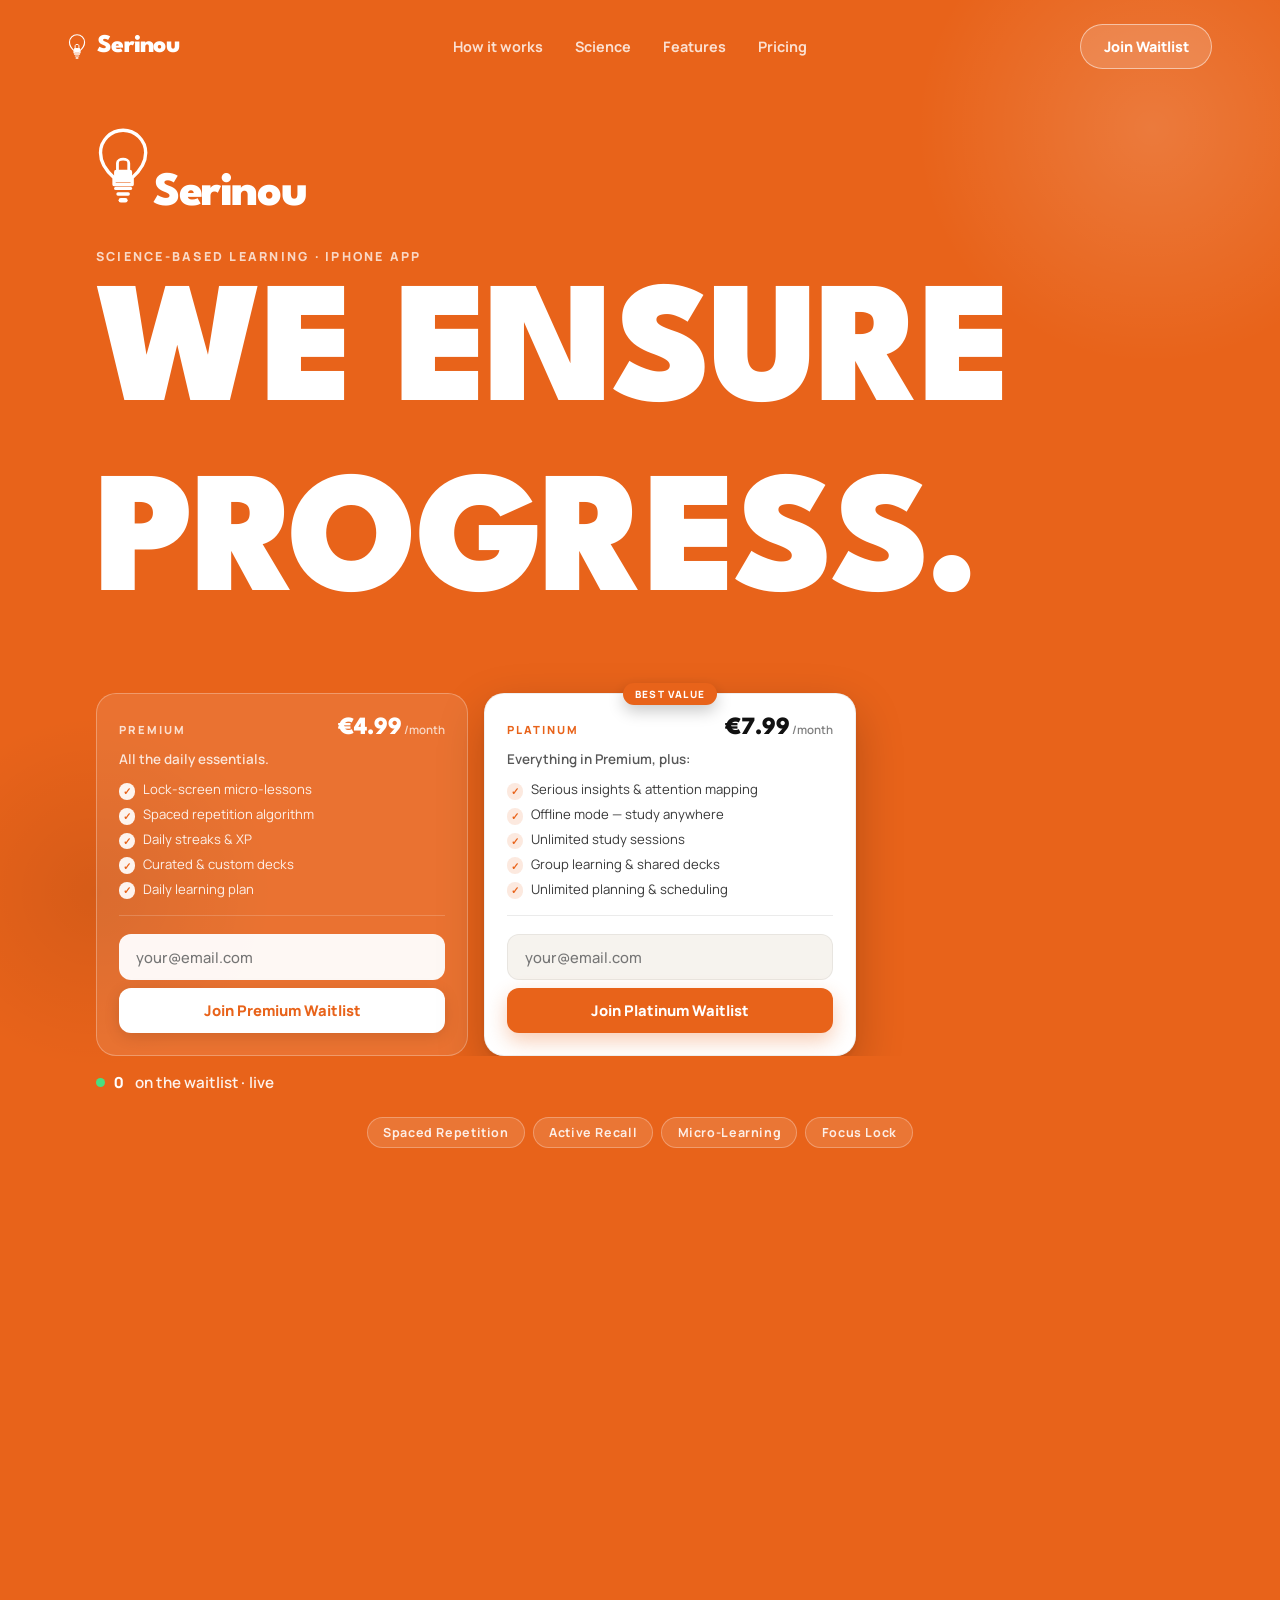
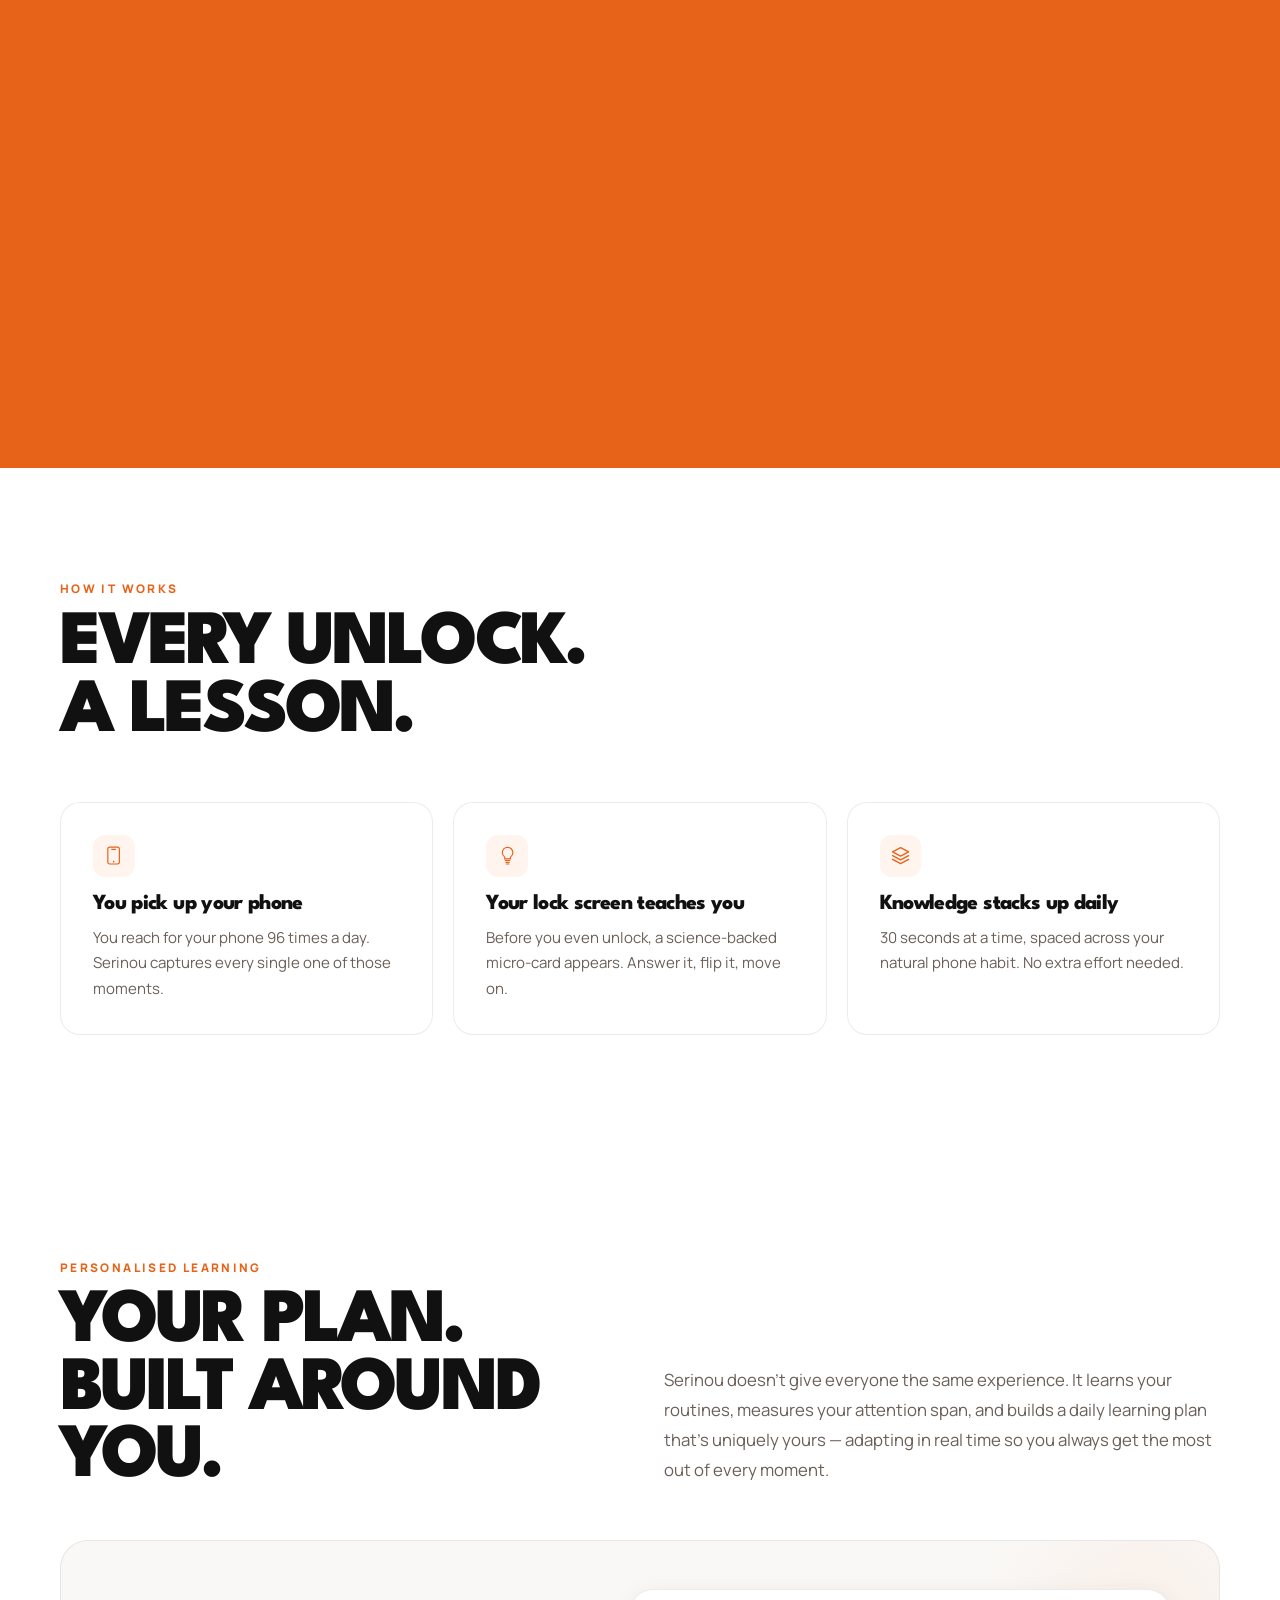
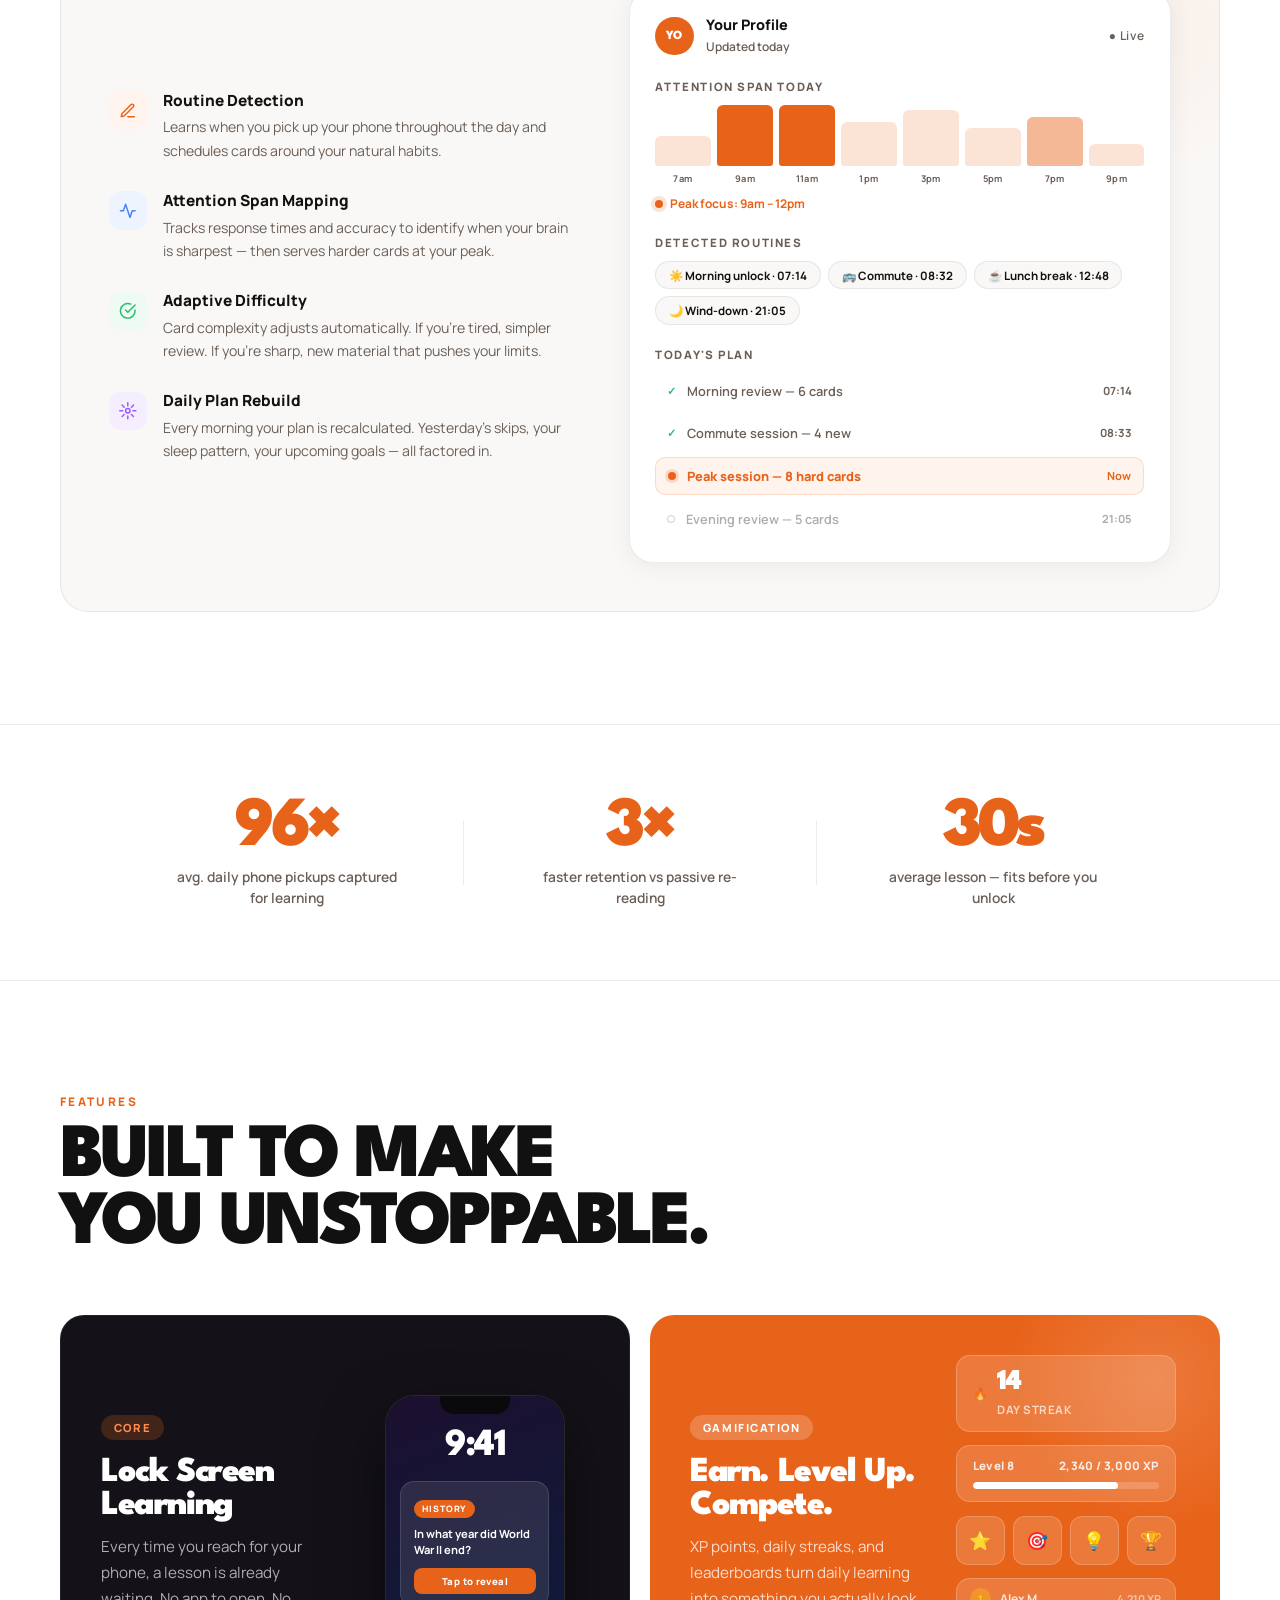
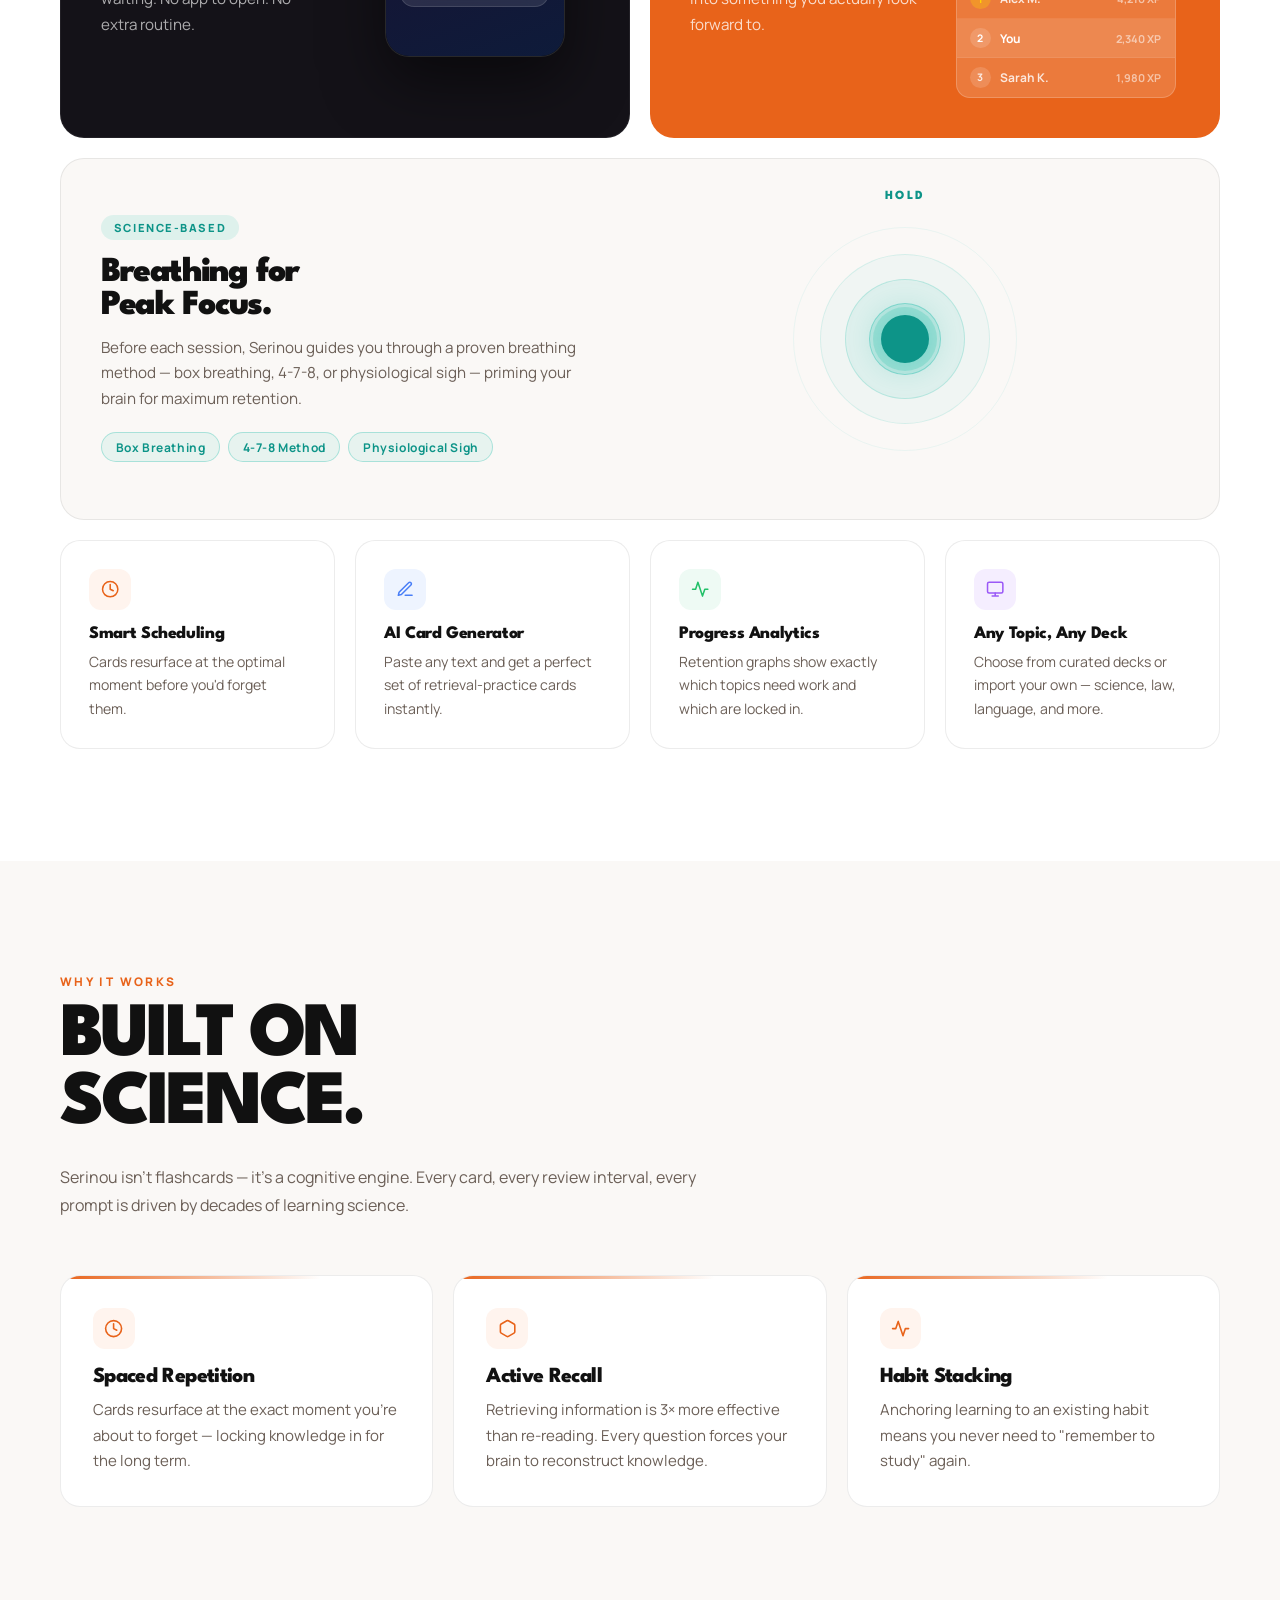
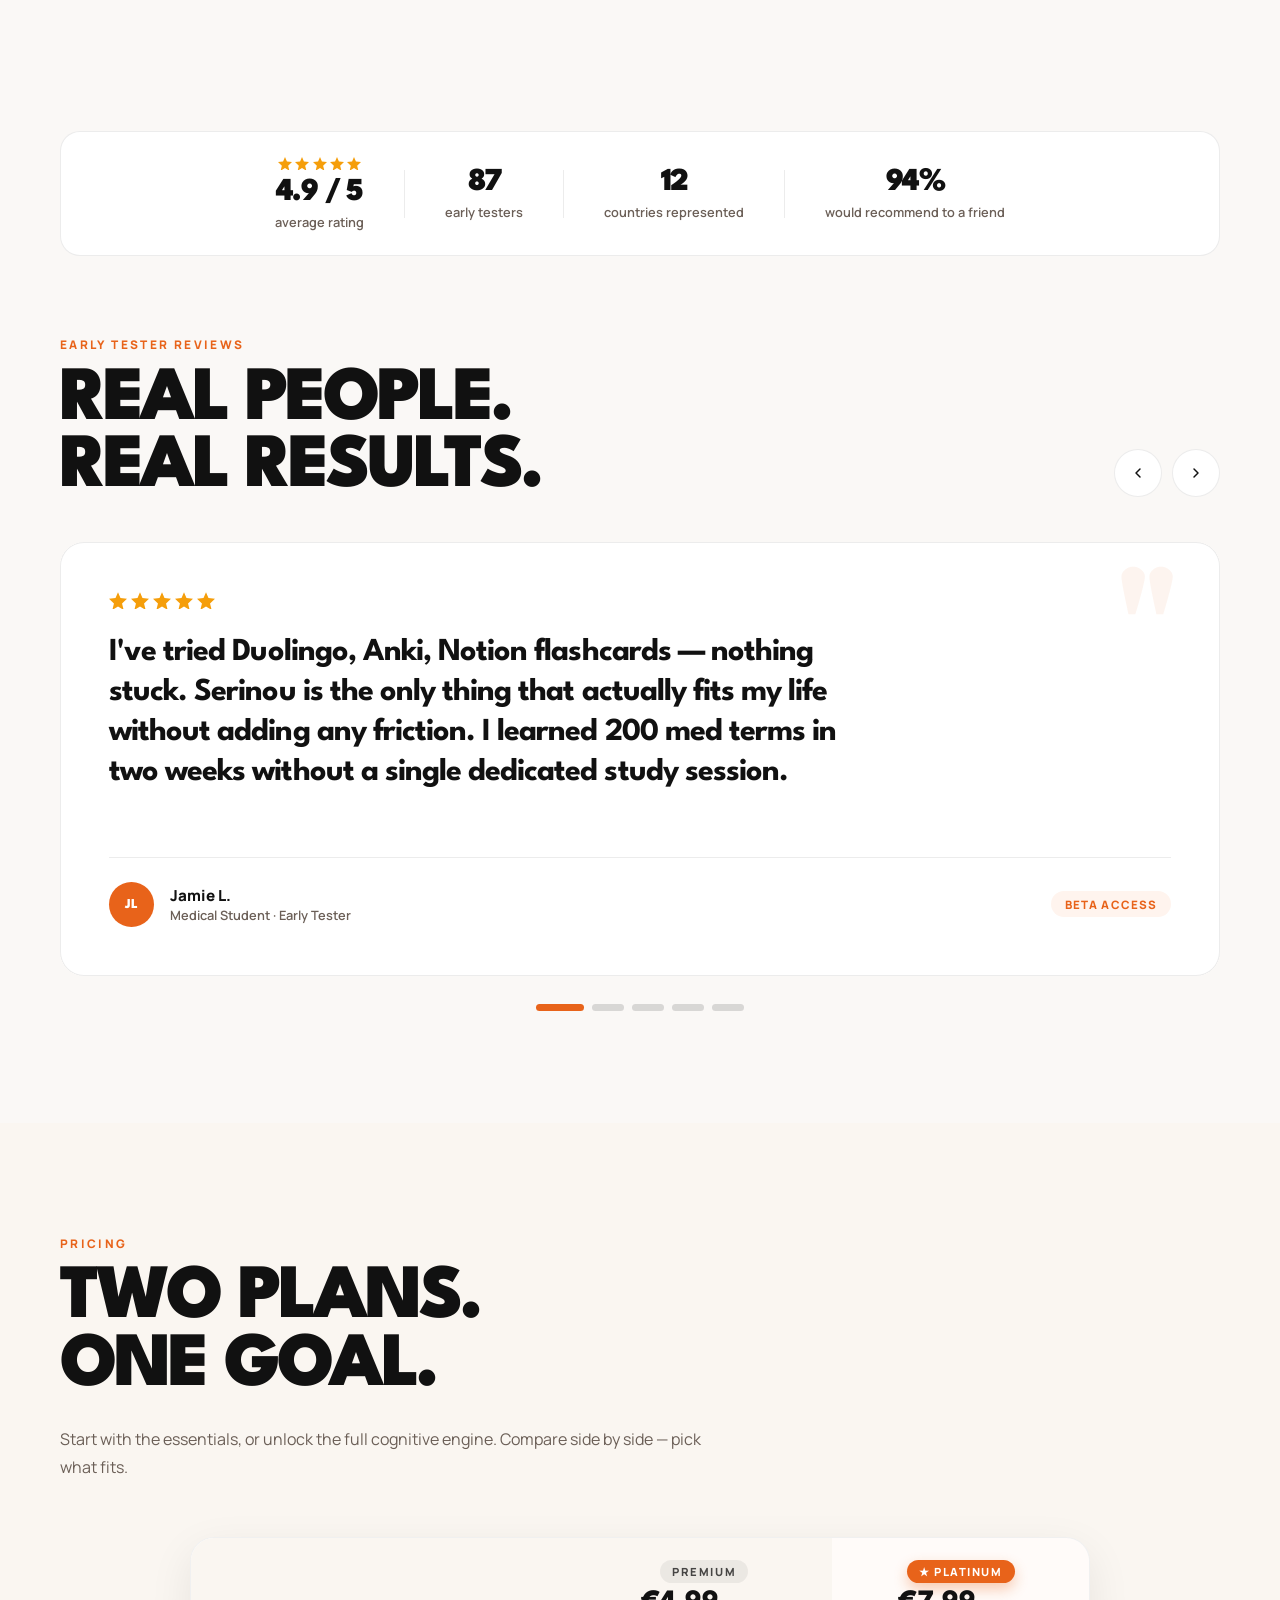
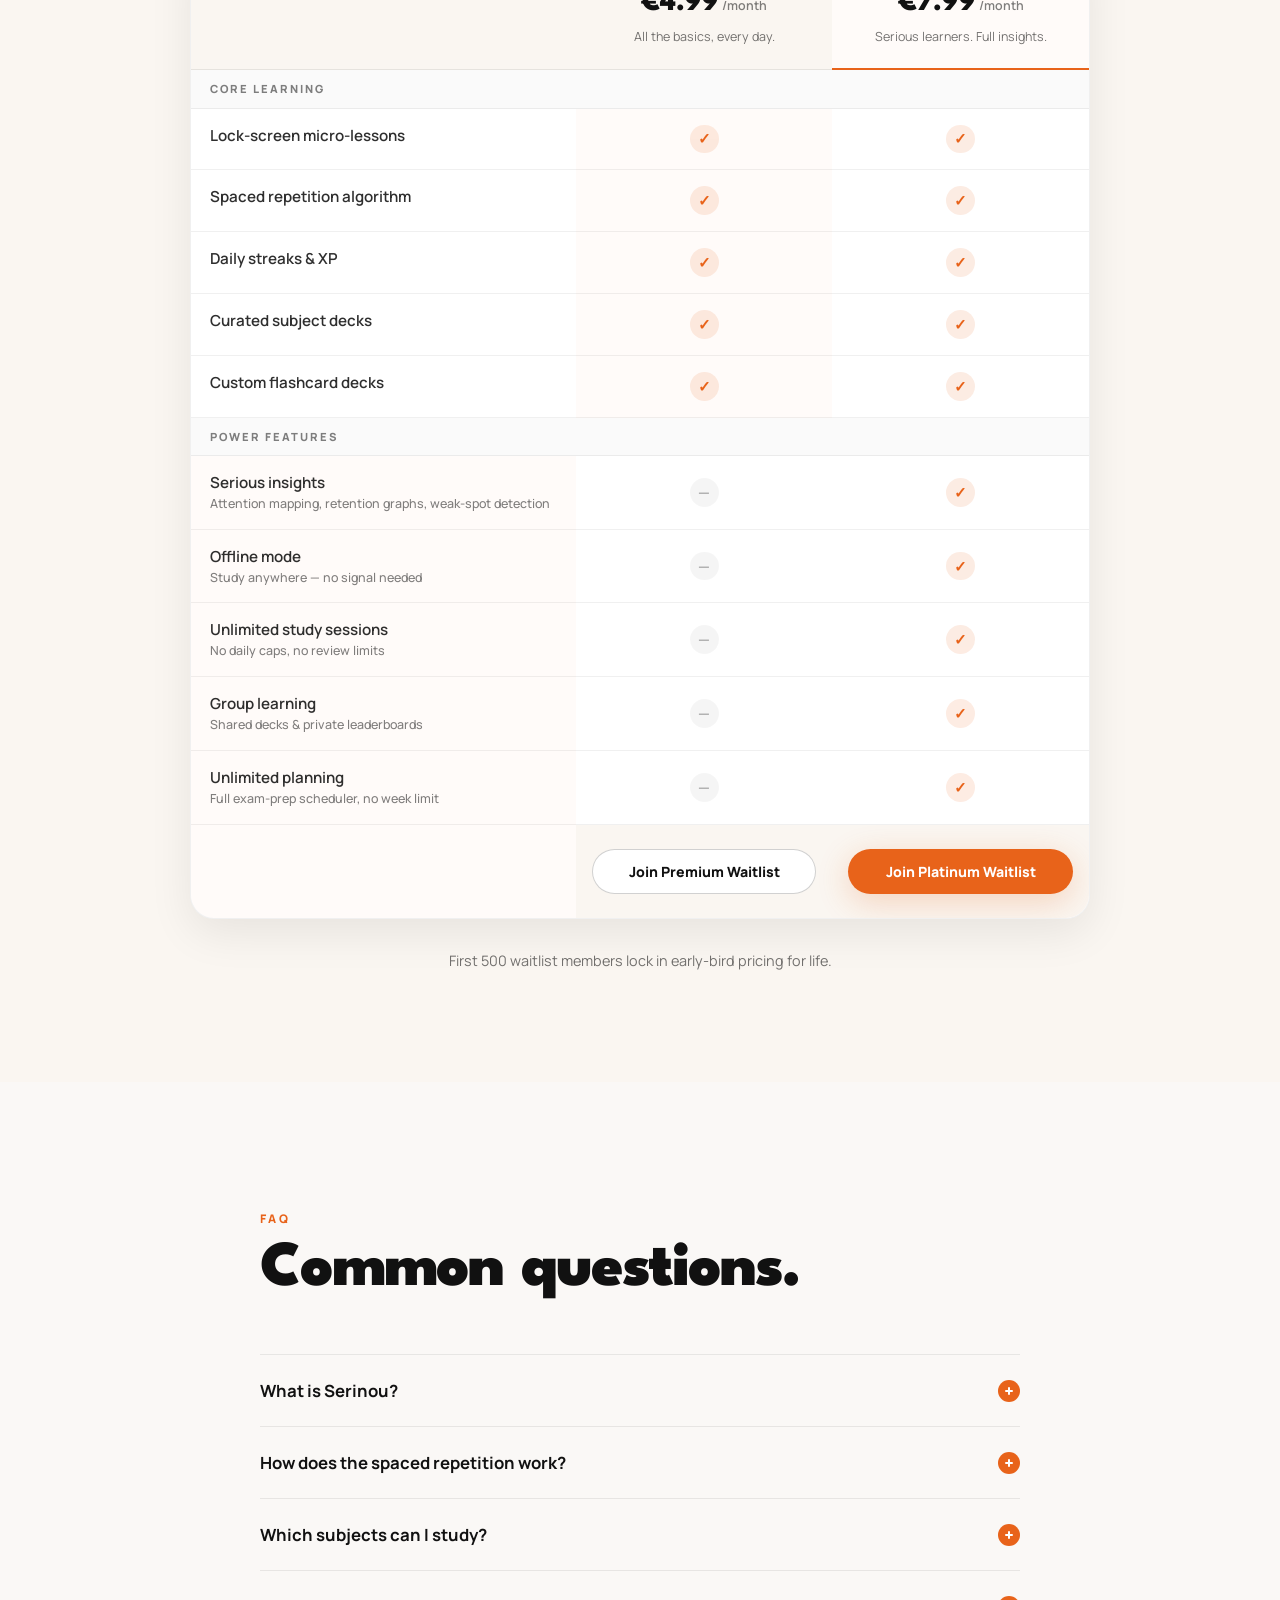
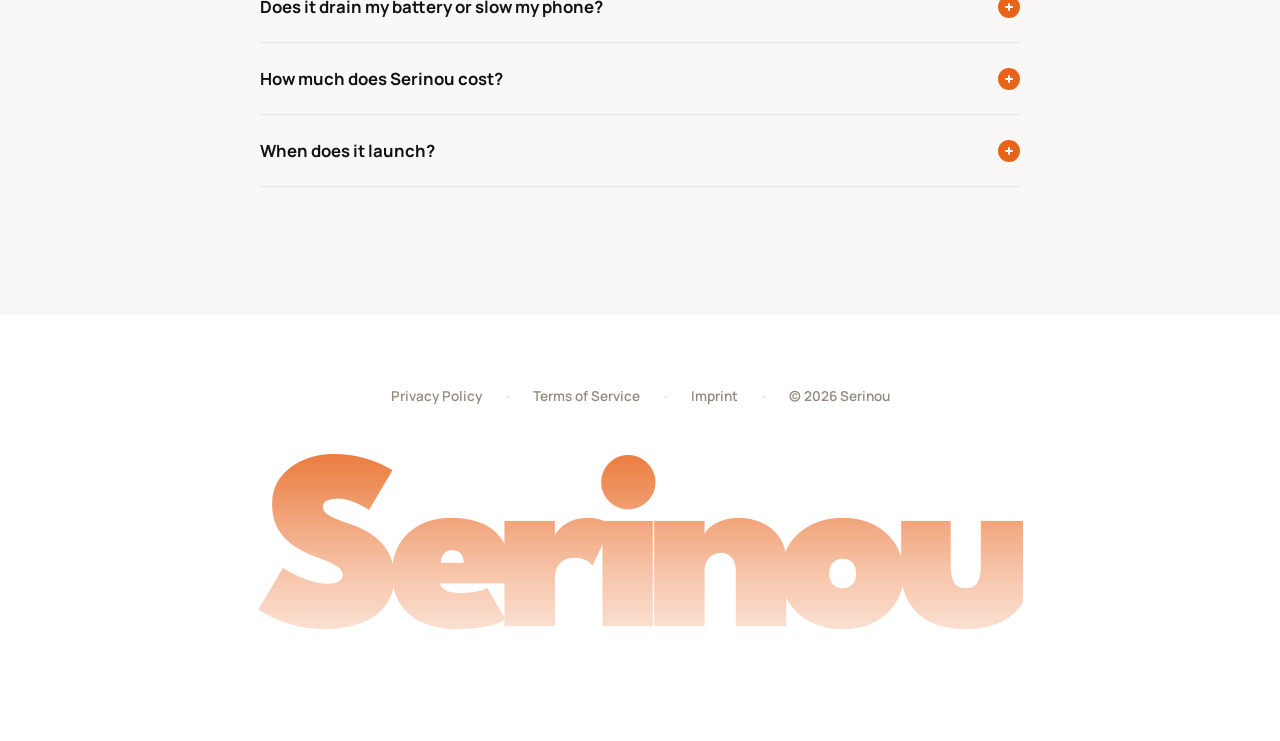
==== commit 427f6e9d: "Add 5-point feature comparison inside hero waitlist cards Each tier card now lists 5 concrete bullet" ====
--- a/index.html
+++ b/index.html
@@ -81,7 +81,14 @@
                     <span class="tier-card-label">Premium</span>
                     <span class="tier-card-price">€4.99<span>/month</span></span>
                   </div>
-                  <p class="tier-card-desc">All the basics: lock-screen lessons, spaced repetition, streaks &amp; daily plan.</p>
+                  <p class="tier-card-desc">All the daily essentials.</p>
+                  <ul class="tier-bullets">
+                    <li><span class="tb-check">✓</span>Lock-screen micro-lessons</li>
+                    <li><span class="tb-check">✓</span>Spaced repetition algorithm</li>
+                    <li><span class="tb-check">✓</span>Daily streaks &amp; XP</li>
+                    <li><span class="tb-check">✓</span>Curated &amp; custom decks</li>
+                    <li><span class="tb-check">✓</span>Daily learning plan</li>
+                  </ul>
                   <form class="tier-waitlist-form" id="hero-waitlist-form-premium" data-tier="premium" novalidate>
                     <input type="hidden" name="tier" value="Premium (€4.99/mo)" />
                     <input type="email" name="email" placeholder="your@email.com" class="waitlist-input tier-input" required aria-label="Email address for Premium waitlist" />
@@ -104,7 +111,14 @@
                     <span class="tier-card-label tier-card-label-pro">Platinum</span>
                     <span class="tier-card-price">€7.99<span>/month</span></span>
                   </div>
-                  <p class="tier-card-desc">Everything in Premium + serious insights, offline mode, group learning, unlimited sessions.</p>
+                  <p class="tier-card-desc">Everything in Premium, plus:</p>
+                  <ul class="tier-bullets tier-bullets-pro">
+                    <li><span class="tb-check">✓</span>Serious insights &amp; attention mapping</li>
+                    <li><span class="tb-check">✓</span>Offline mode — study anywhere</li>
+                    <li><span class="tb-check">✓</span>Unlimited study sessions</li>
+                    <li><span class="tb-check">✓</span>Group learning &amp; shared decks</li>
+                    <li><span class="tb-check">✓</span>Unlimited planning &amp; scheduling</li>
+                  </ul>
                   <form class="tier-waitlist-form" id="hero-waitlist-form-platinum" data-tier="platinum" novalidate>
                     <input type="hidden" name="tier" value="Platinum (€7.99/mo)" />
                     <input type="email" name="email" placeholder="your@email.com" class="waitlist-input tier-input" required aria-label="Email address for Platinum waitlist" />
--- a/styles.css
+++ b/styles.css
@@ -729,9 +729,54 @@
 }
 
 .tier-card-desc {
-  margin: 0 0 1rem;
+  margin: 0 0 0.75rem;
   font-size: 0.84rem;
   line-height: 1.45;
+  font-weight: 600;
+}
+
+/* 5-point bullet comparison inside the hero card */
+.tier-bullets {
+  list-style: none;
+  padding: 0;
+  margin: 0 0 1.1rem;
+  display: flex;
+  flex-direction: column;
+  gap: 0.4rem;
+  padding-bottom: 1rem;
+  border-bottom: 1px solid rgba(255,255,255,0.18);
+}
+.tier-card-pro .tier-bullets {
+  border-bottom-color: rgba(0,0,0,0.08);
+}
+.tier-bullets li {
+  display: flex;
+  align-items: flex-start;
+  gap: 0.5rem;
+  font-size: 0.82rem;
+  line-height: 1.35;
+}
+.tier-card-free .tier-bullets li { color: rgba(255,255,255,0.9); }
+.tier-card-pro  .tier-bullets li { color: rgba(0,0,0,0.78); }
+
+.tb-check {
+  flex-shrink: 0;
+  display: inline-grid;
+  place-items: center;
+  width: 1.05rem;
+  height: 1.05rem;
+  border-radius: 999px;
+  font-size: 0.65rem;
+  font-weight: 800;
+  margin-top: 0.1rem;
+}
+.tier-card-free .tb-check {
+  background: rgba(255,255,255,0.92);
+  color: var(--orange);
+}
+.tier-card-pro .tb-check {
+  background: rgba(232,99,26,0.14);
+  color: var(--orange);
 }
 
 .tier-waitlist-form {
@@ -828,7 +873,9 @@
   .tier-card-pro { box-shadow: 0 10px 28px rgba(0,0,0,0.18); }
   .tier-card-head { margin-bottom: 0.4rem; }
   .tier-card-price { font-size: 1.45rem; }
-  .tier-card-desc { font-size: 0.82rem; margin-bottom: 0.85rem; }
+  .tier-card-desc { font-size: 0.82rem; margin-bottom: 0.6rem; }
+  .tier-bullets { gap: 0.35rem; margin-bottom: 0.9rem; padding-bottom: 0.85rem; }
+  .tier-bullets li { font-size: 0.8rem; }
 }
 
 .hero-pills {
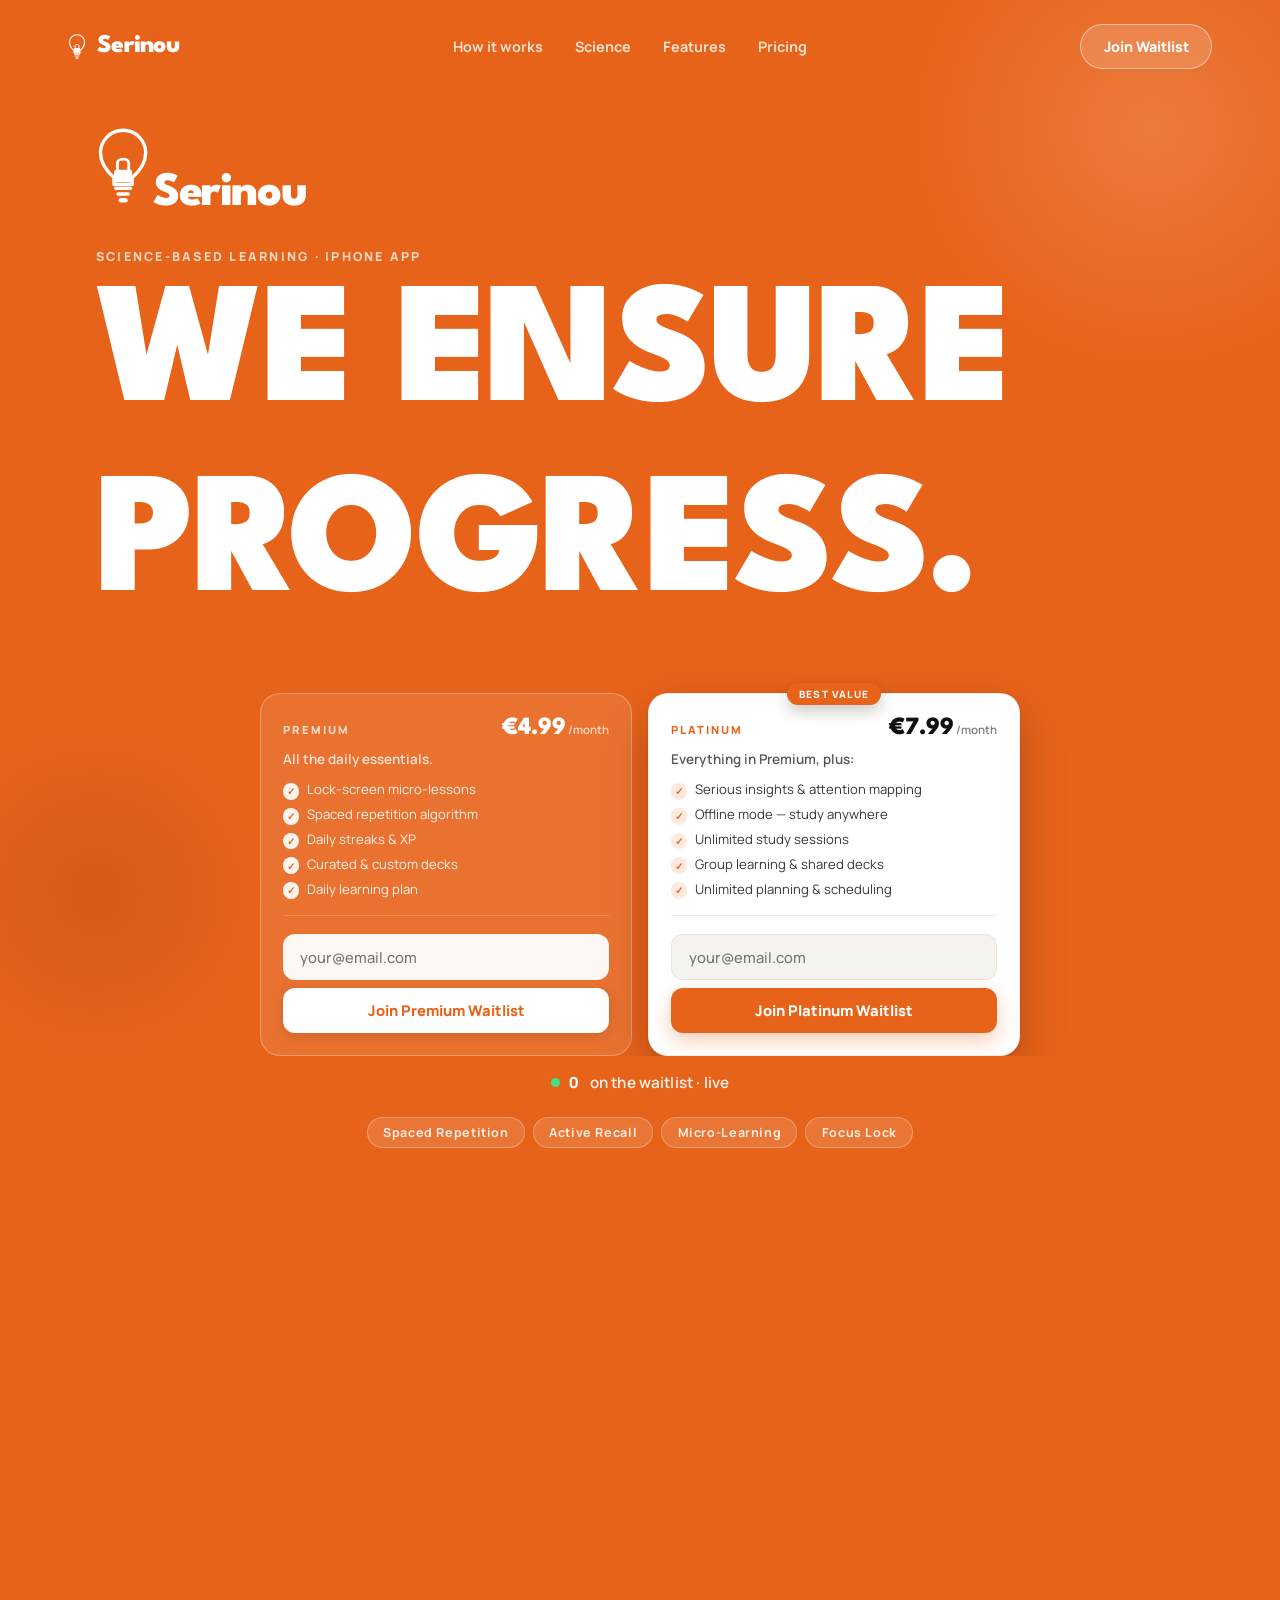
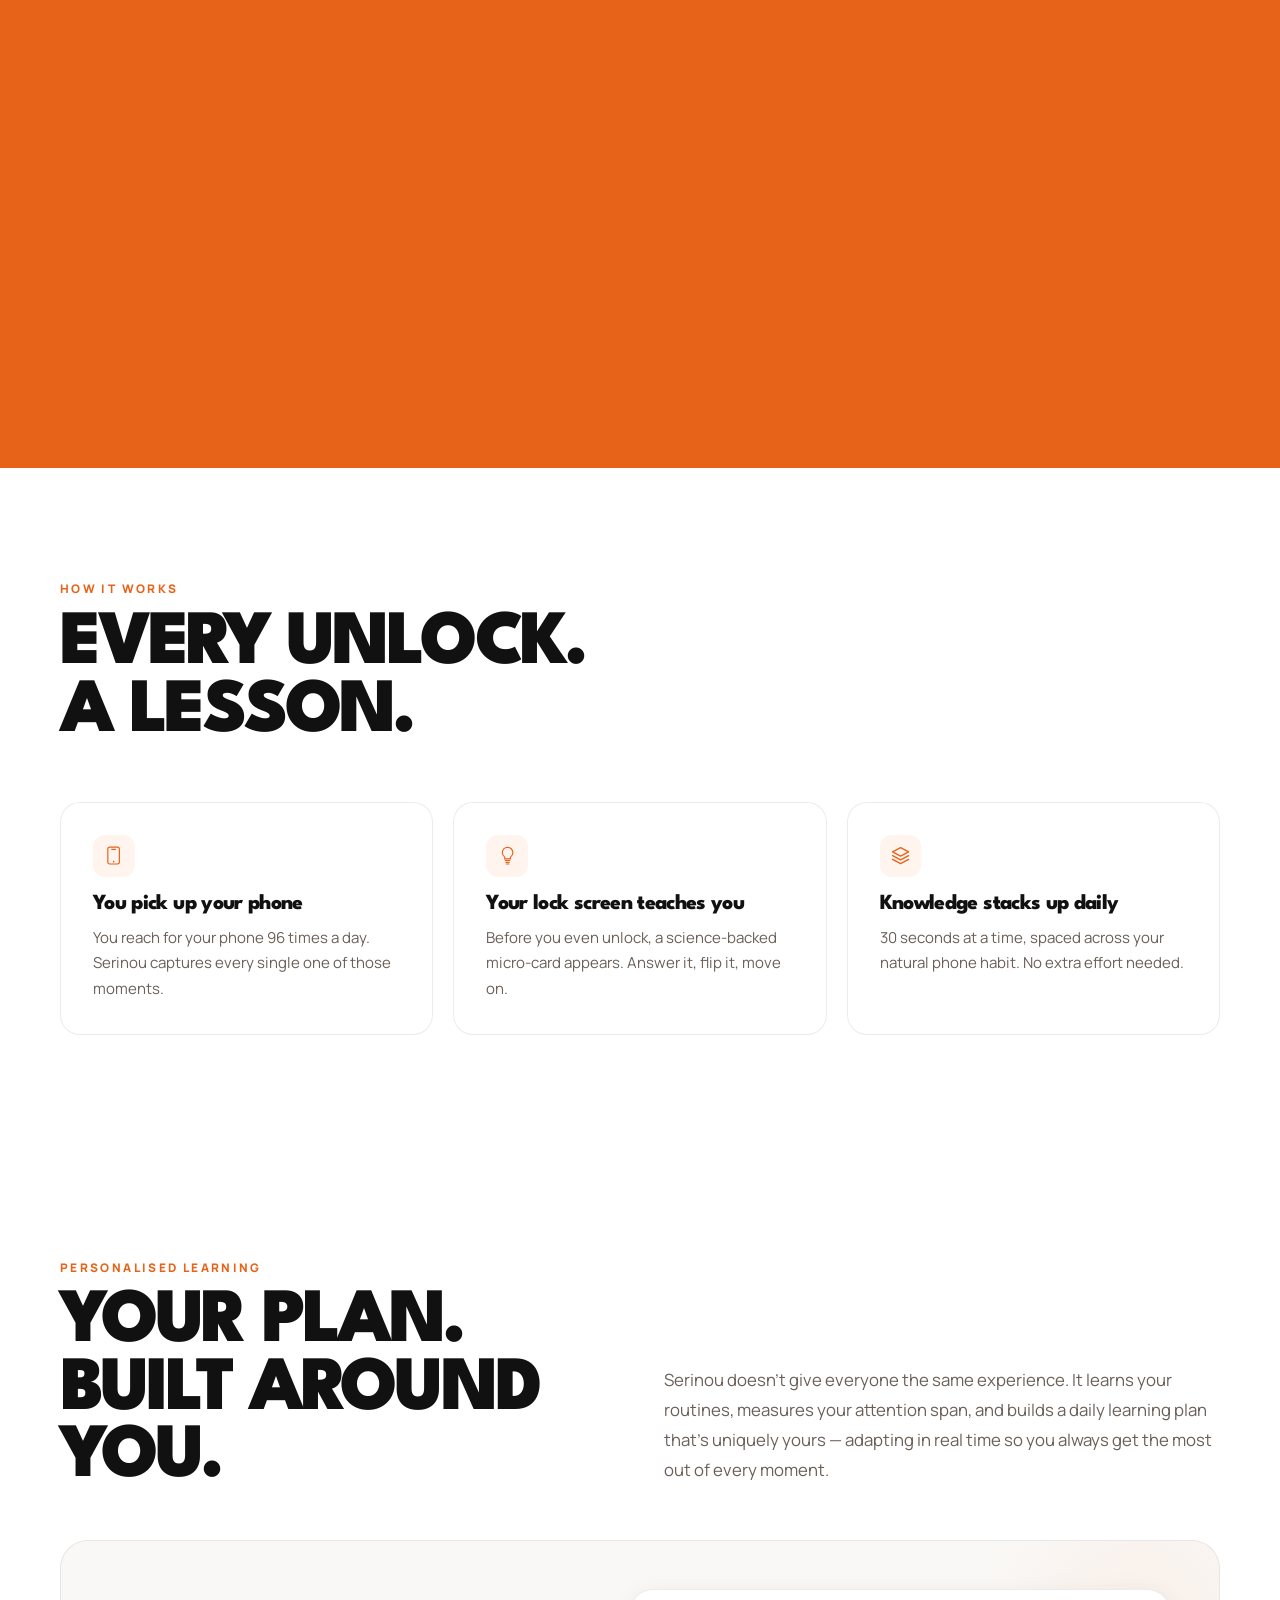
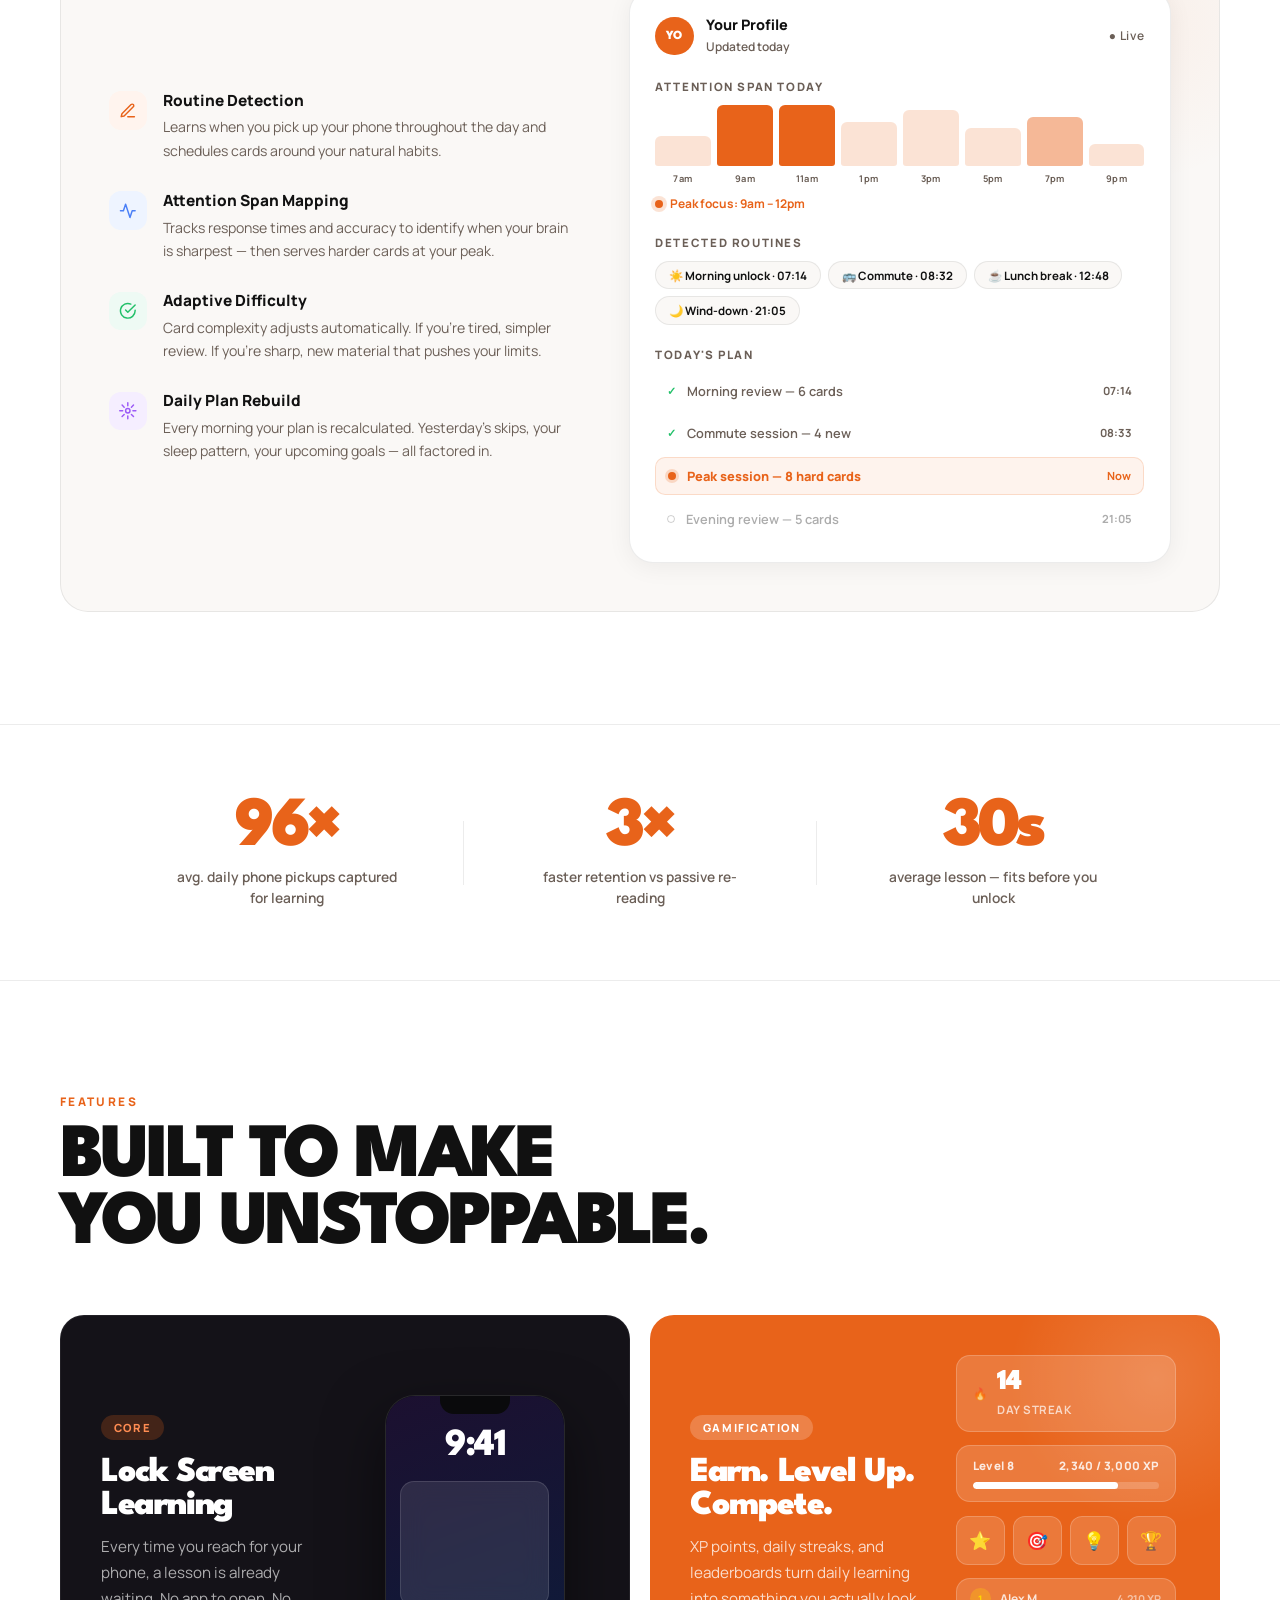
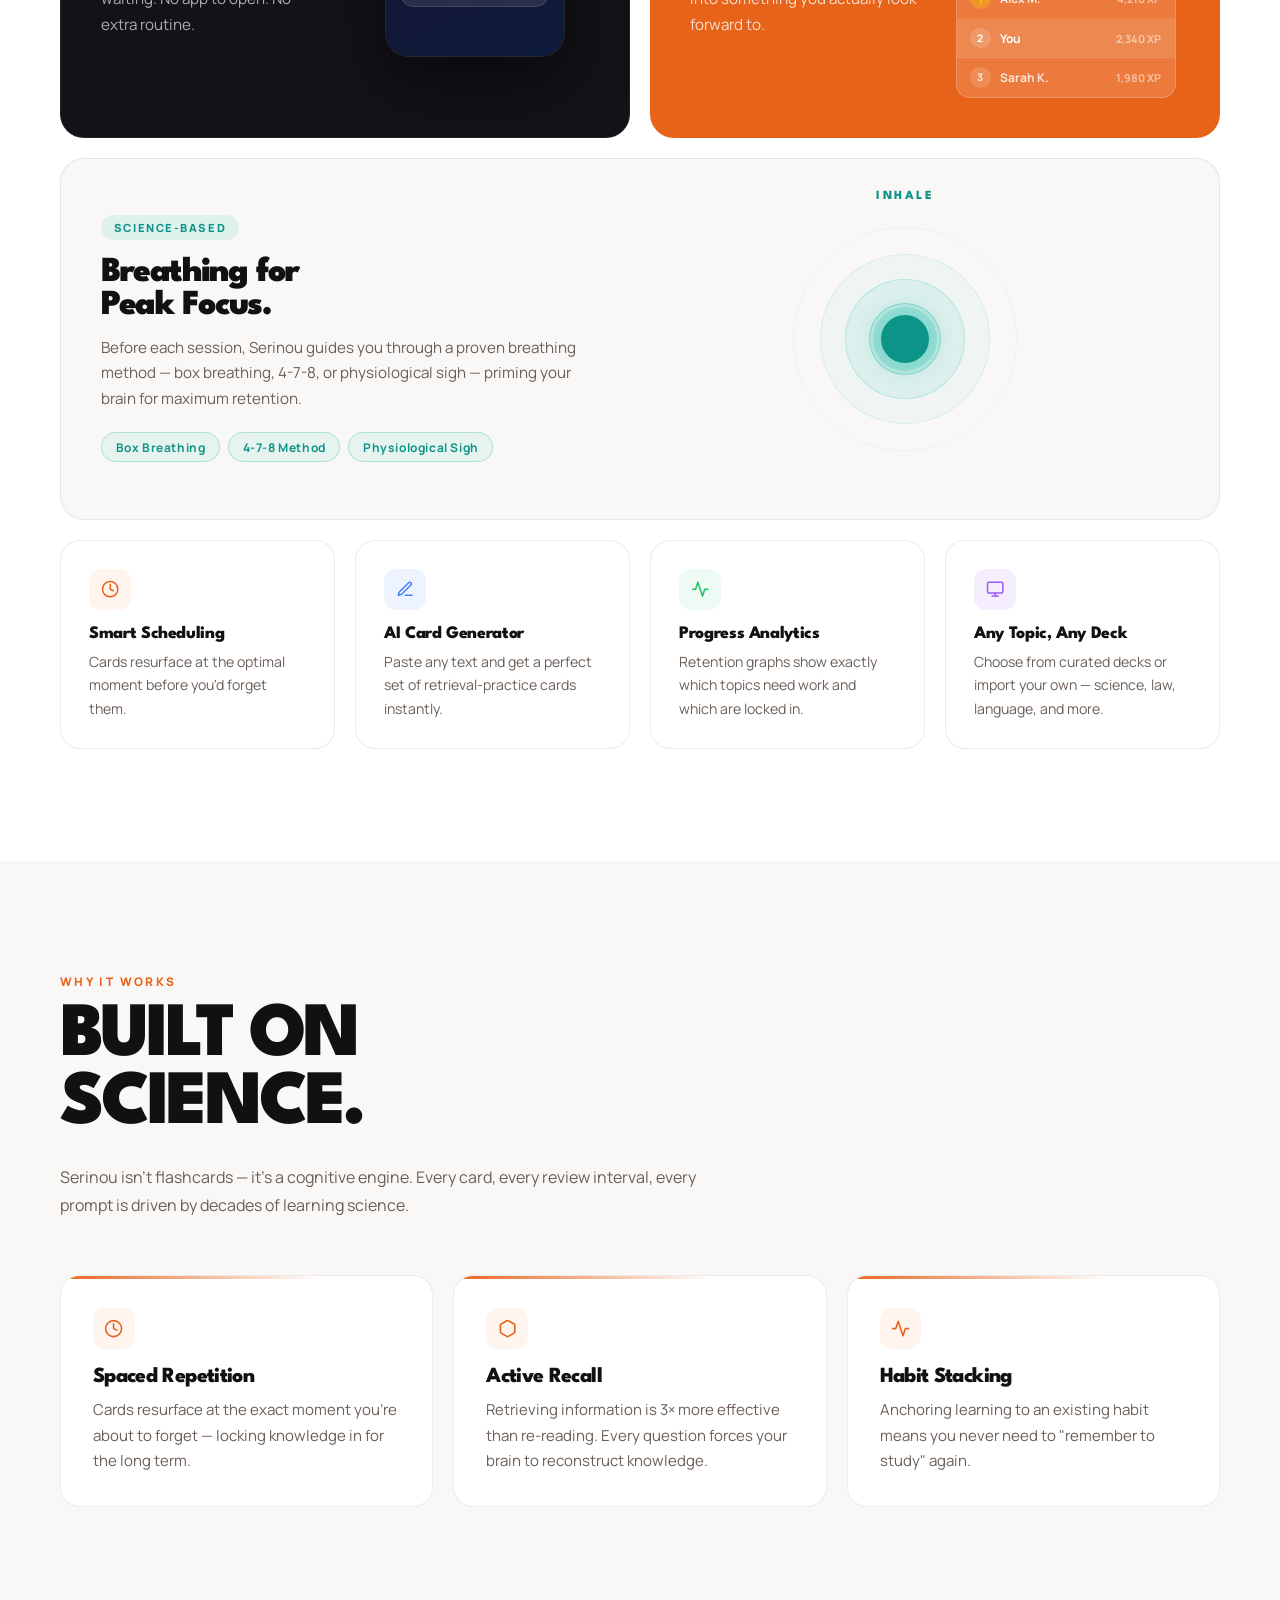
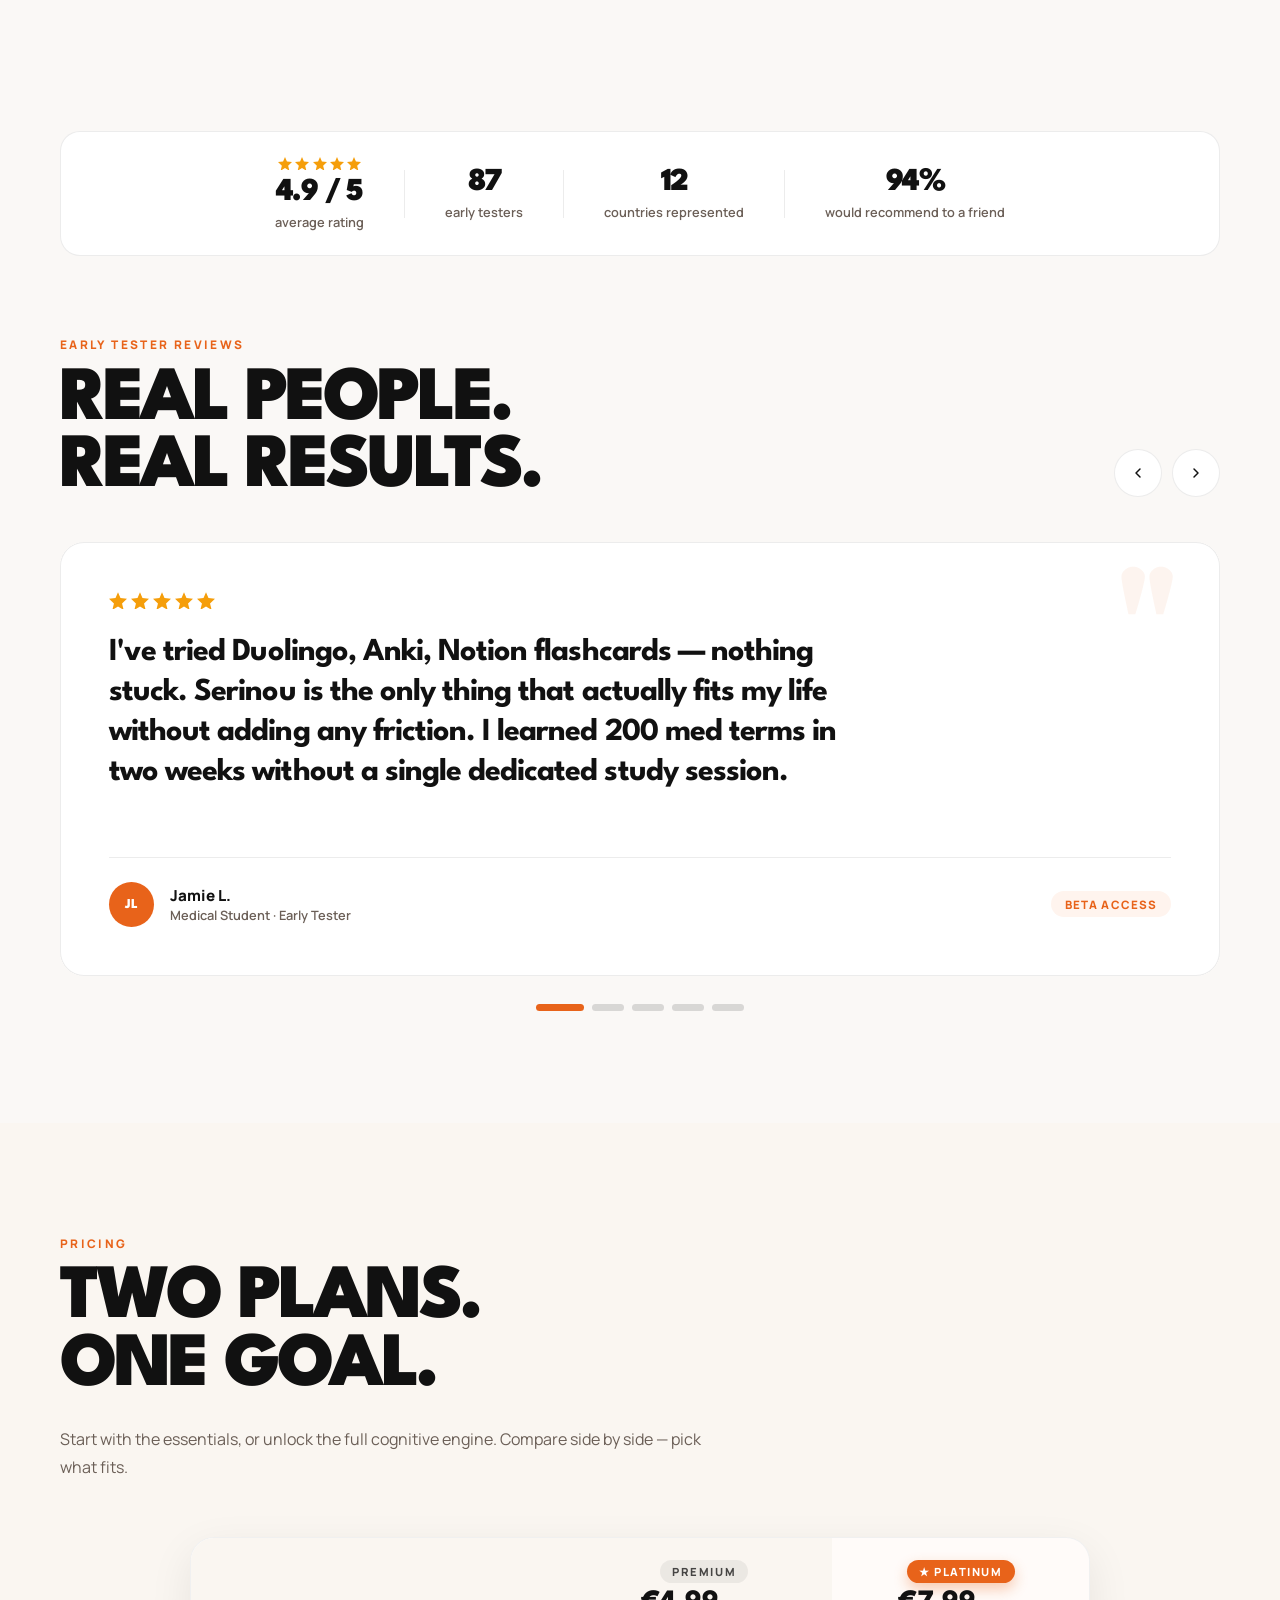
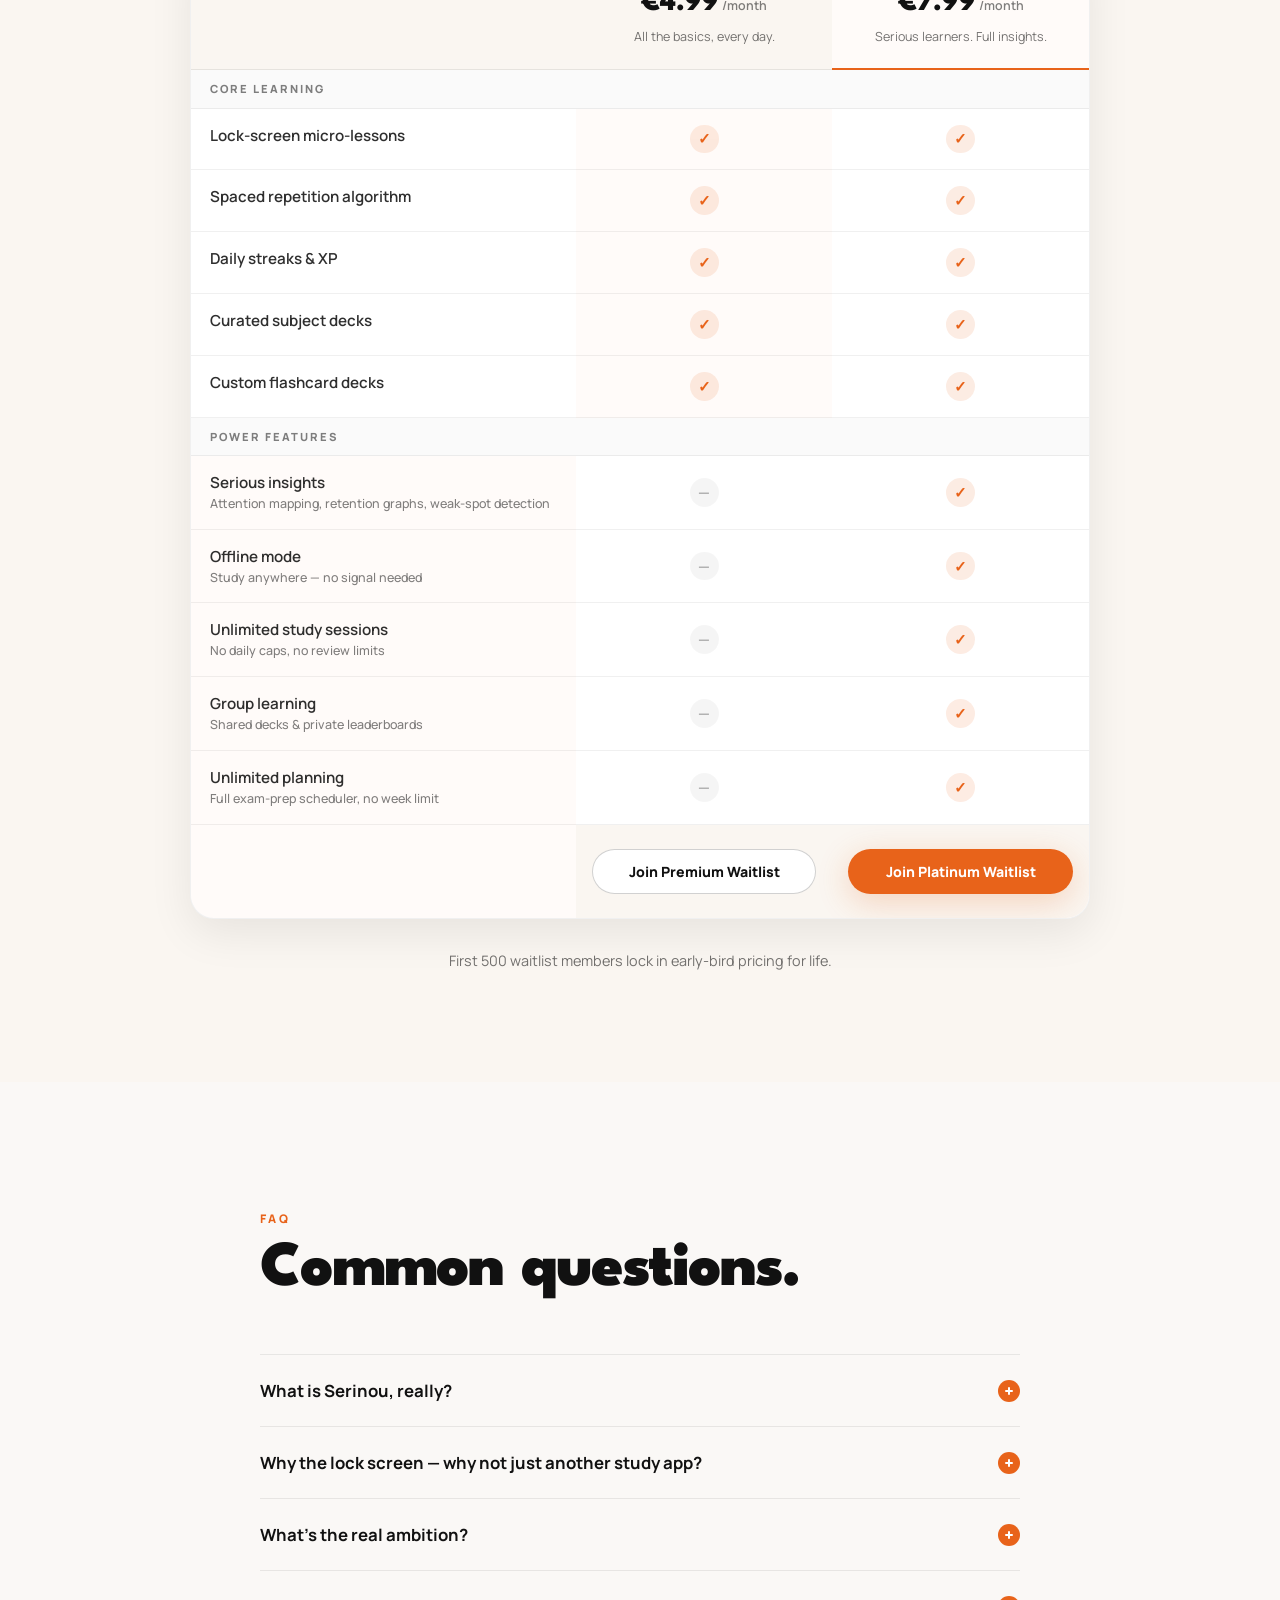
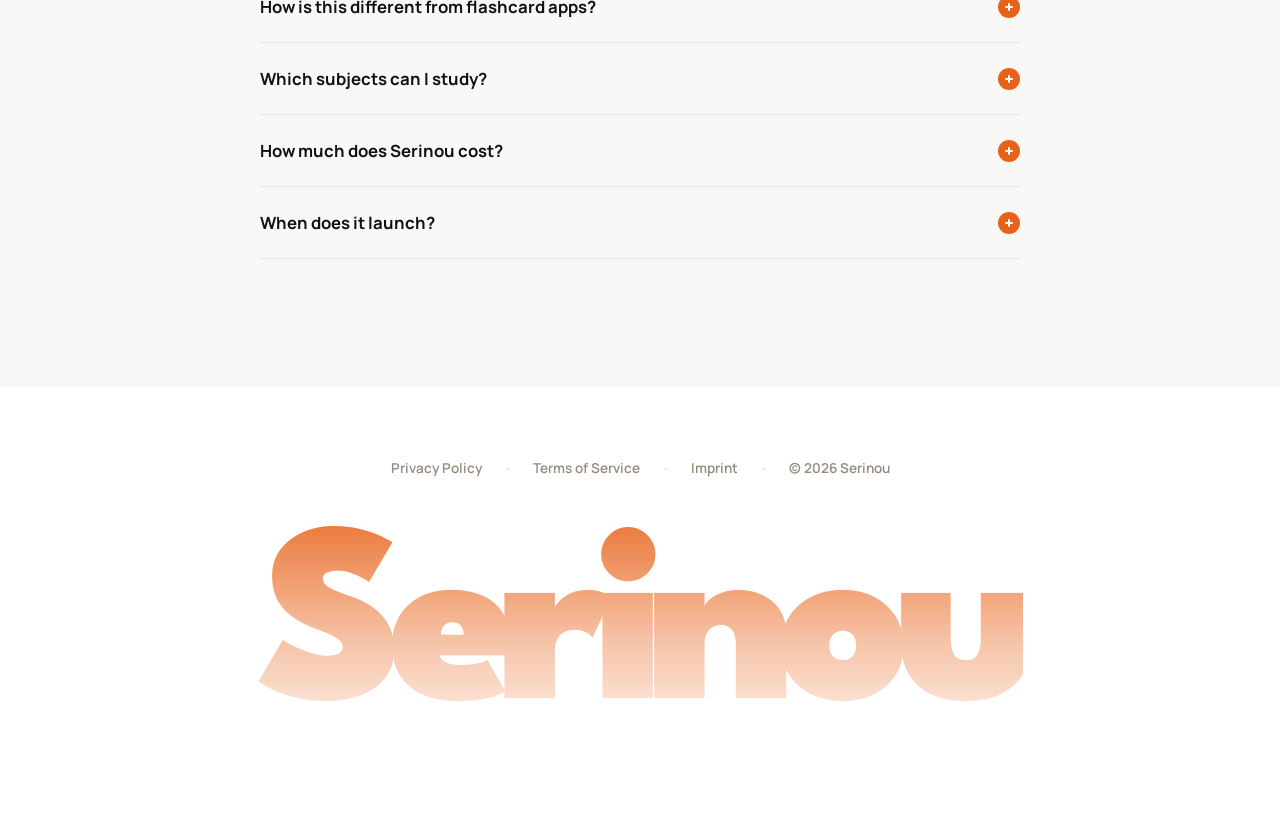
==== commit 769b35df: "Center hero waitlist + refocus FAQ on core concept and ambition - Center the two waitlist cards hori" ====
--- a/index.html
+++ b/index.html
@@ -137,13 +137,13 @@
               </div>
             </div>
             <p class="hero-waitlist-error" id="hero-waitlist-error" aria-live="polite" hidden></p>
-            <div class="hero-line-wrap" style="--d:.65s">
+            <div class="hero-line-wrap hero-center-align" style="--d:.65s">
               <p class="waitlist-counter hero-line" id="waitlistCounter" aria-live="polite">
                 <span class="wc-dot" aria-hidden="true"></span>
                 <strong id="waitlistCount">0</strong>&nbsp;on the waitlist&nbsp;·&nbsp;live
               </p>
             </div>
-            <div class="hero-line-wrap" style="--d:.78s">
+            <div class="hero-line-wrap hero-center-align" style="--d:.78s">
               <div class="hero-pills hero-line">
                 <span>Spaced Repetition</span>
                 <span>Active Recall</span>
@@ -1015,21 +1015,41 @@
 
               <div class="faq-item" data-reveal="up">
                 <button class="faq-q" aria-expanded="false">
-                  What is Serinou?
+                  What is Serinou, really?
                   <span class="faq-chevron" aria-hidden="true"></span>
                 </button>
                 <div class="faq-a">
-                  <p>Serinou turns every phone pick-up into a science-backed micro-lesson. Flashcards appear on your lock screen so you absorb new knowledge passively — no extra time carved out of your day.</p>
+                  <p>Your lock screen is dead real-estate. You tap into it <strong>96 times a day</strong> and learn nothing. Serinou turns each of those moments into a science-backed micro-classroom — every unlock becomes a tiny lesson. Over a single year, that's <strong>35,000 quiet learning moments</strong> you never had to schedule.</p>
                 </div>
               </div>
 
               <div class="faq-item" data-reveal="up">
                 <button class="faq-q" aria-expanded="false">
-                  How does the spaced repetition work?
+                  Why the lock screen — why not just another study app?
                   <span class="faq-chevron" aria-hidden="true"></span>
                 </button>
                 <div class="faq-a">
-                  <p>Our algorithm tracks how well you know each card and schedules reviews at the optimal moment — right before you're about to forget. This is the same method used by top medical students and language learners worldwide.</p>
+                  <p>Because dedicated study time always loses to convenience. Anki, Notion, Duolingo — all of them require you to <em>decide</em> to learn first. Serinou doesn't ask for that decision. It meets you exactly where you already are, 96 times a day, with zero friction. <strong>Habit stacking, not another habit to build.</strong></p>
+                </div>
+              </div>
+
+              <div class="faq-item" data-reveal="up">
+                <button class="faq-q" aria-expanded="false">
+                  What's the real ambition?
+                  <span class="faq-chevron" aria-hidden="true"></span>
+                </button>
+                <div class="faq-a">
+                  <p>The attention economy is rigged. Every other app in your pocket is engineered to <em>take</em> something from you — your time, your focus, your dopamine. Serinou is the opposite bet: software that gives attention back, in the form of knowledge you actually keep. We're not building another study tool. We're trying to make the average phone the <strong>most-used learning device on earth</strong> — without anyone having to "find time to study" again.</p>
+                </div>
+              </div>
+
+              <div class="faq-item" data-reveal="up">
+                <button class="faq-q" aria-expanded="false">
+                  How is this different from flashcard apps?
+                  <span class="faq-chevron" aria-hidden="true"></span>
+                </button>
+                <div class="faq-a">
+                  <p>Anki and Quizlet ask you to <em>open</em> them. Serinou doesn't. It's not an app you visit — it's a layer that sits between you and your home screen, so retrieval practice happens <strong>before you can scroll</strong>. Spaced repetition without the discipline tax.</p>
                 </div>
               </div>
 
@@ -1039,17 +1059,7 @@
                   <span class="faq-chevron" aria-hidden="true"></span>
                 </button>
                 <div class="faq-a">
-                  <p>Serinou covers Biology, History, Chemistry, Psychology, Philosophy, Neuroscience, and more. You can also create your own decks or import from any topic you're currently working on.</p>
-                </div>
-              </div>
-
-              <div class="faq-item" data-reveal="up">
-                <button class="faq-q" aria-expanded="false">
-                  Does it drain my battery or slow my phone?
-                  <span class="faq-chevron" aria-hidden="true"></span>
-                </button>
-                <div class="faq-a">
-                  <p>No. Serinou is extremely lightweight. It hooks into your existing lock screen — no background processes, no constant syncing. Impact on battery life is negligible.</p>
+                  <p>Biology, History, Chemistry, Psychology, Philosophy, Neuroscience, languages — plus any deck you build yourself or import from another tool.</p>
                 </div>
               </div>
 
--- a/styles.css
+++ b/styles.css
@@ -621,14 +621,18 @@
   .stc-bullets li { font-size: 0.84rem; }
 }
 
-/* ── DUAL-TIER HERO WAITLIST (legacy, kept for completeness) ── */
+/* center counter + pills under the waitlist row */
+.hero-center-align { text-align: center; }
+.hero-center-align .hero-pills { justify-content: center; }
+
+/* ── DUAL-TIER HERO WAITLIST ── */
 .tier-waitlist-row {
   display: grid;
   grid-template-columns: 1fr 1fr;
   gap: 1rem;
   width: 100%;
   max-width: 760px;
-  margin: 2.5rem 0 0;
+  margin: 2.5rem auto 0;        /* center horizontally inside the hero */
   scroll-margin-top: 6rem;
   align-items: stretch;
 }
